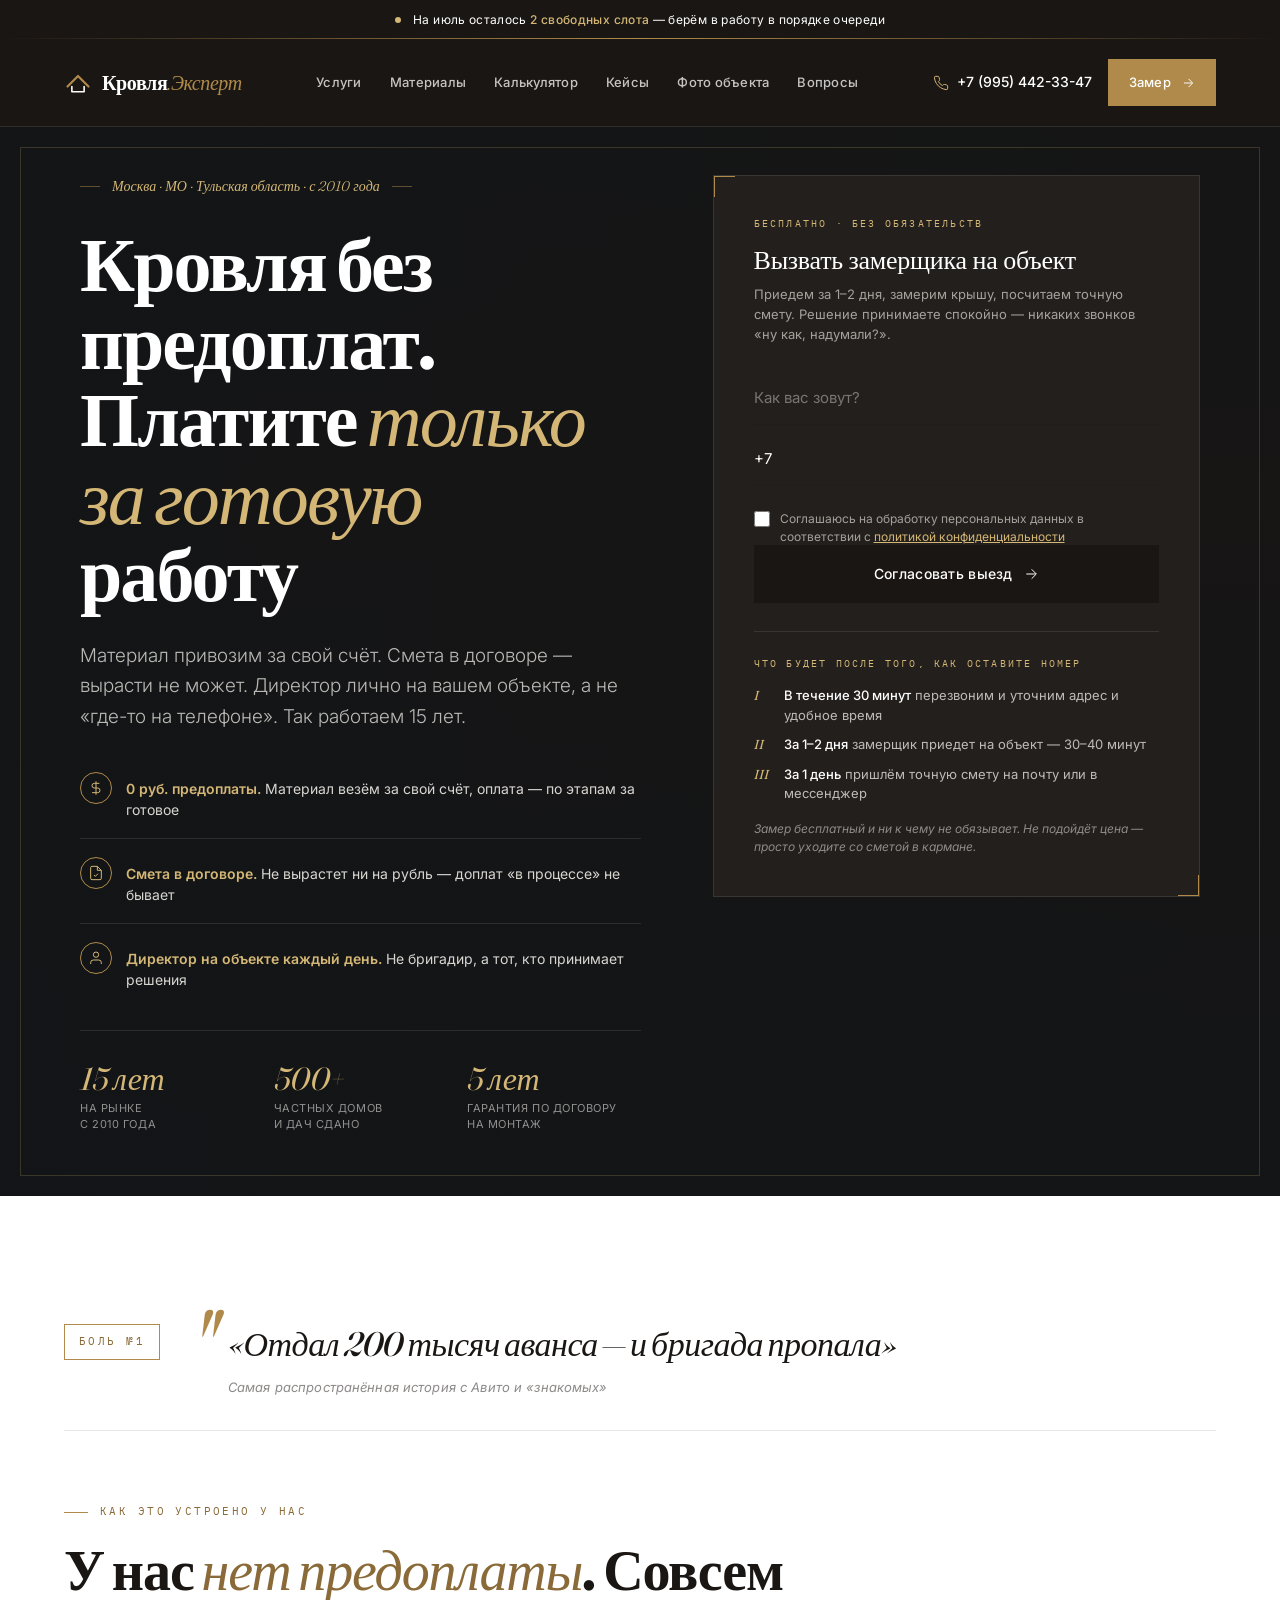
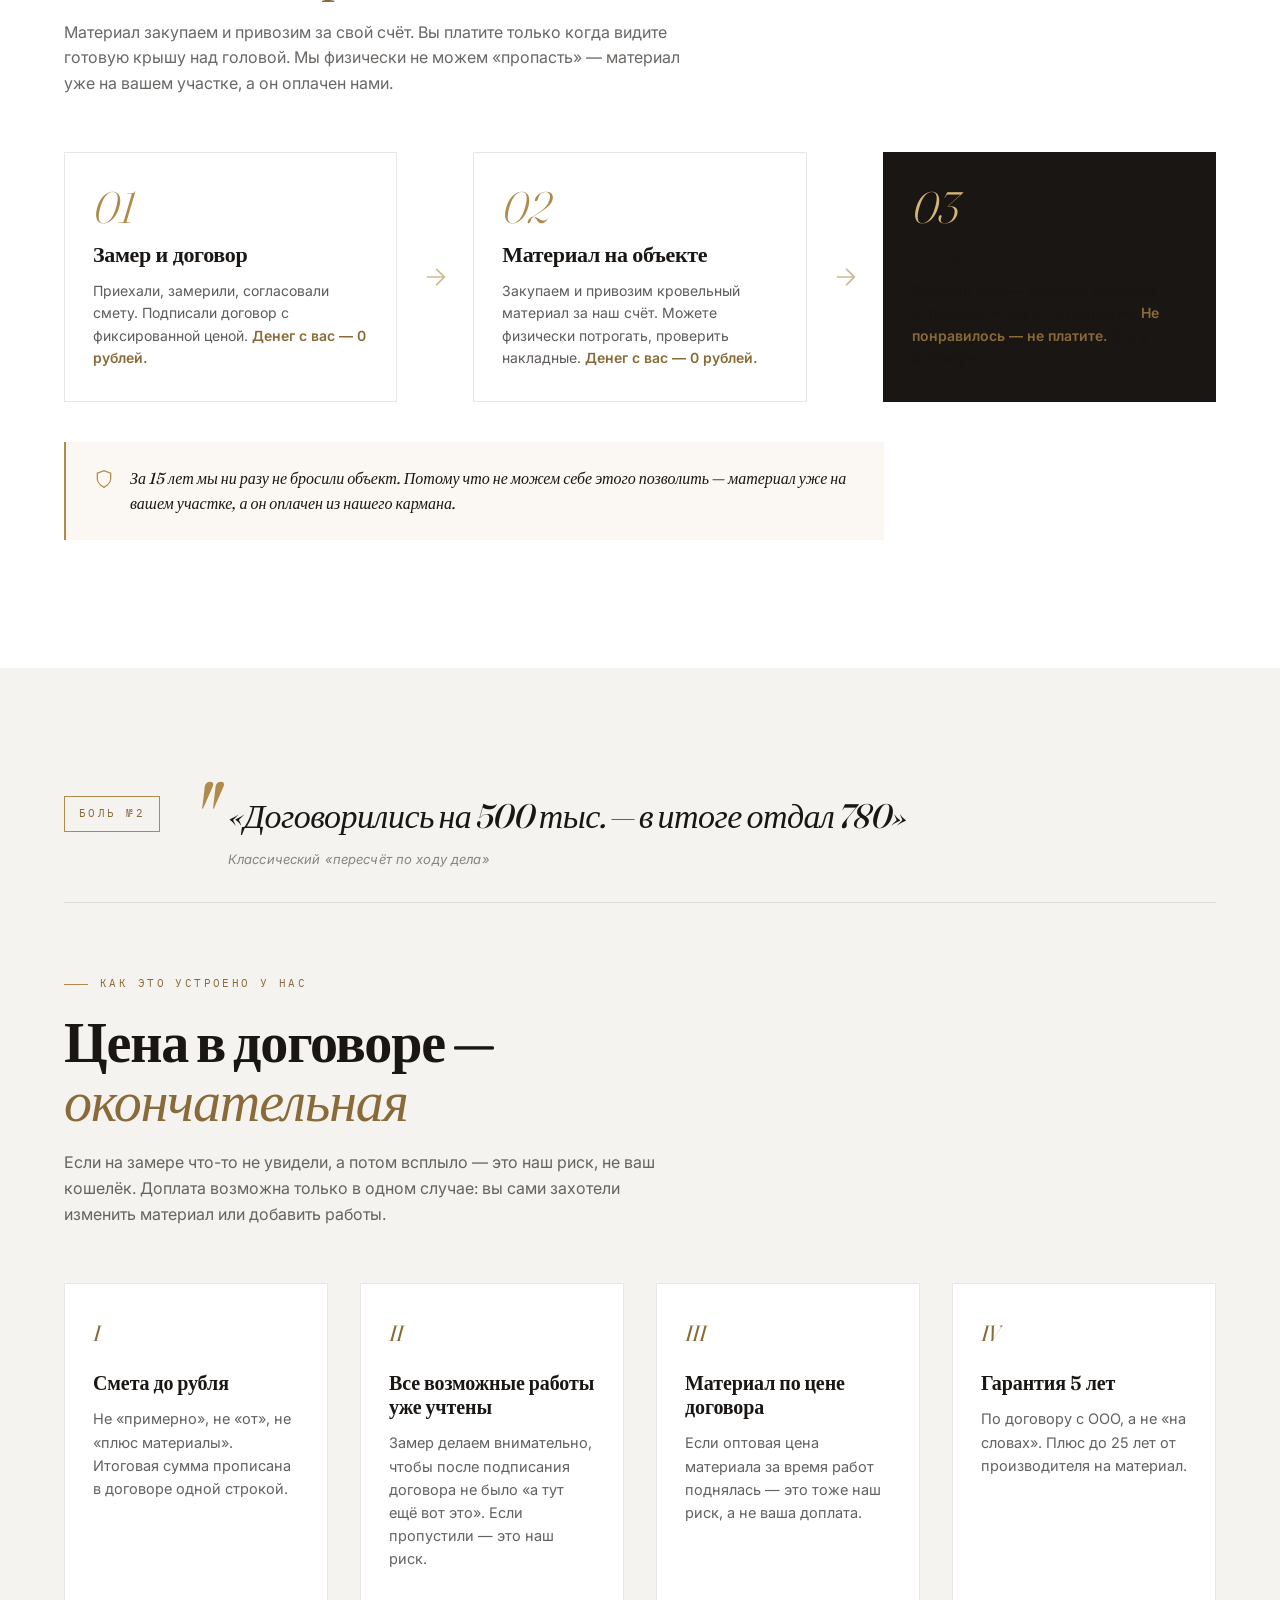
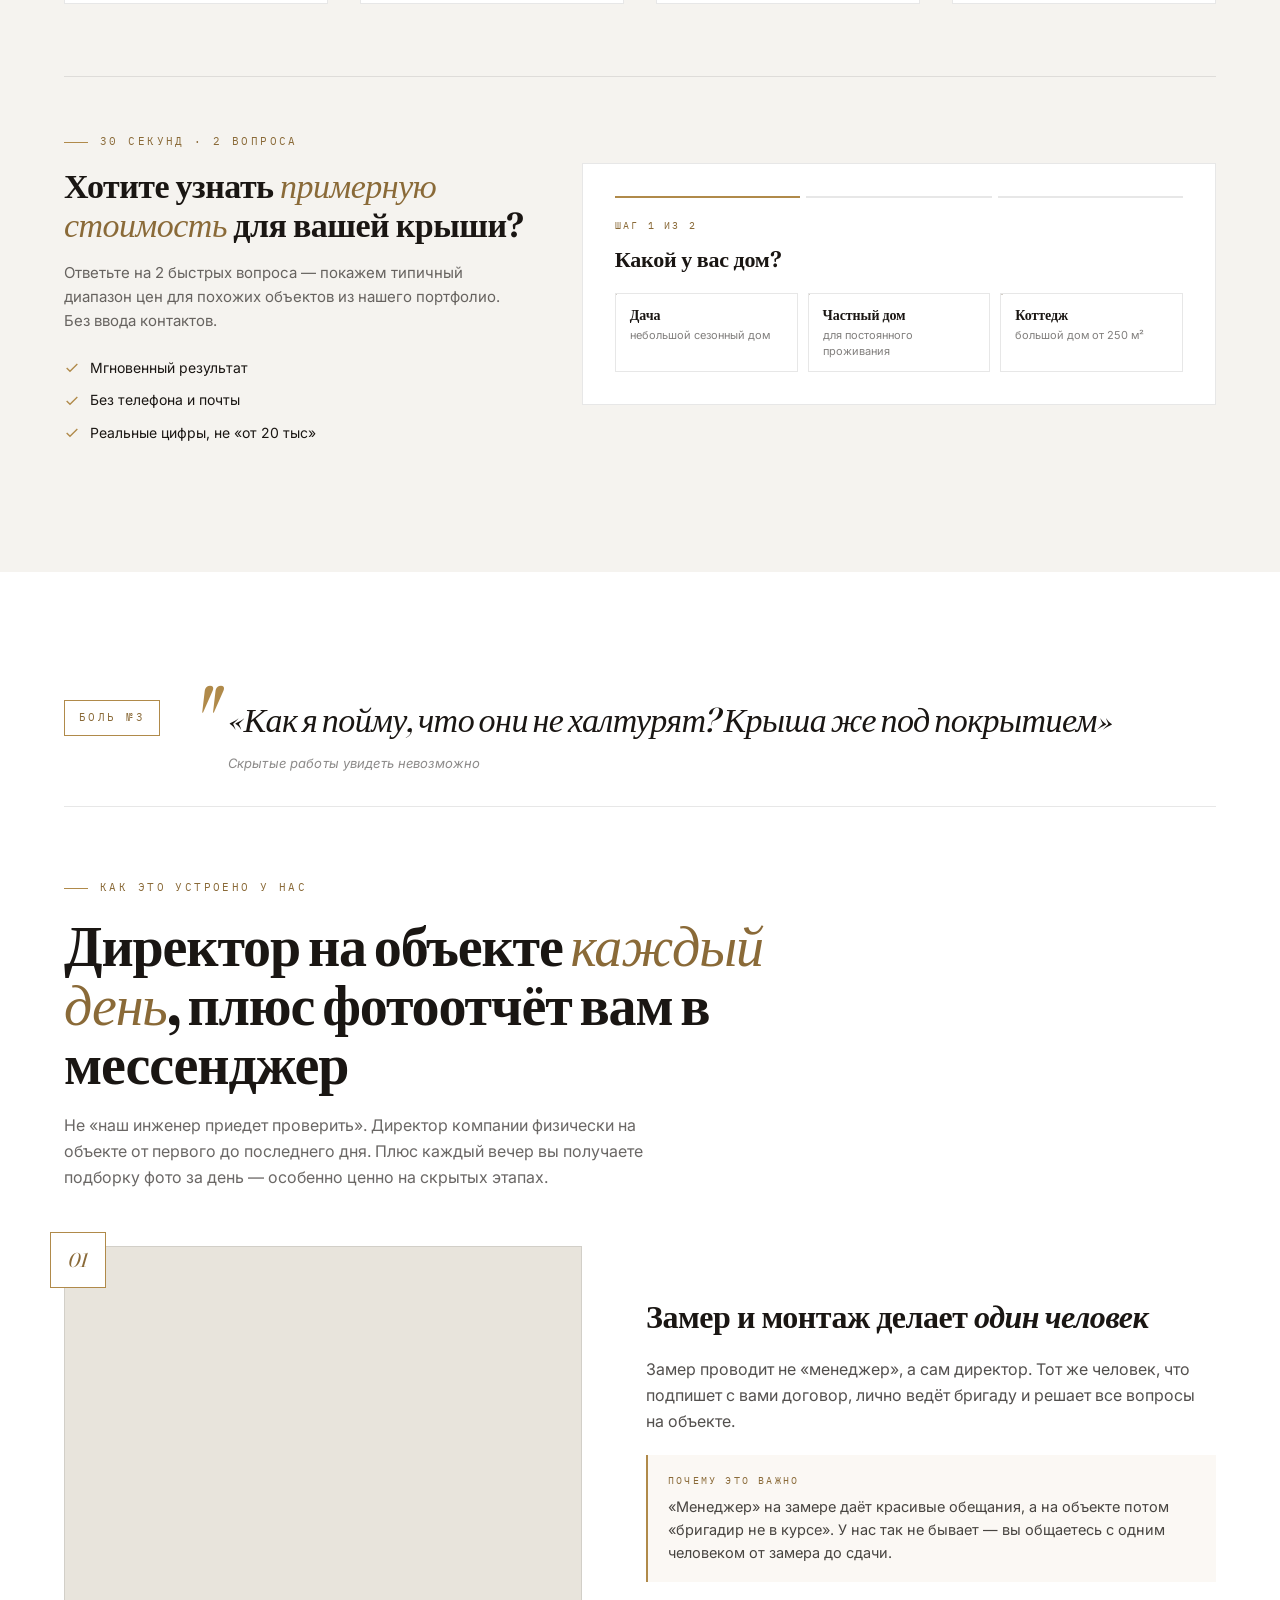
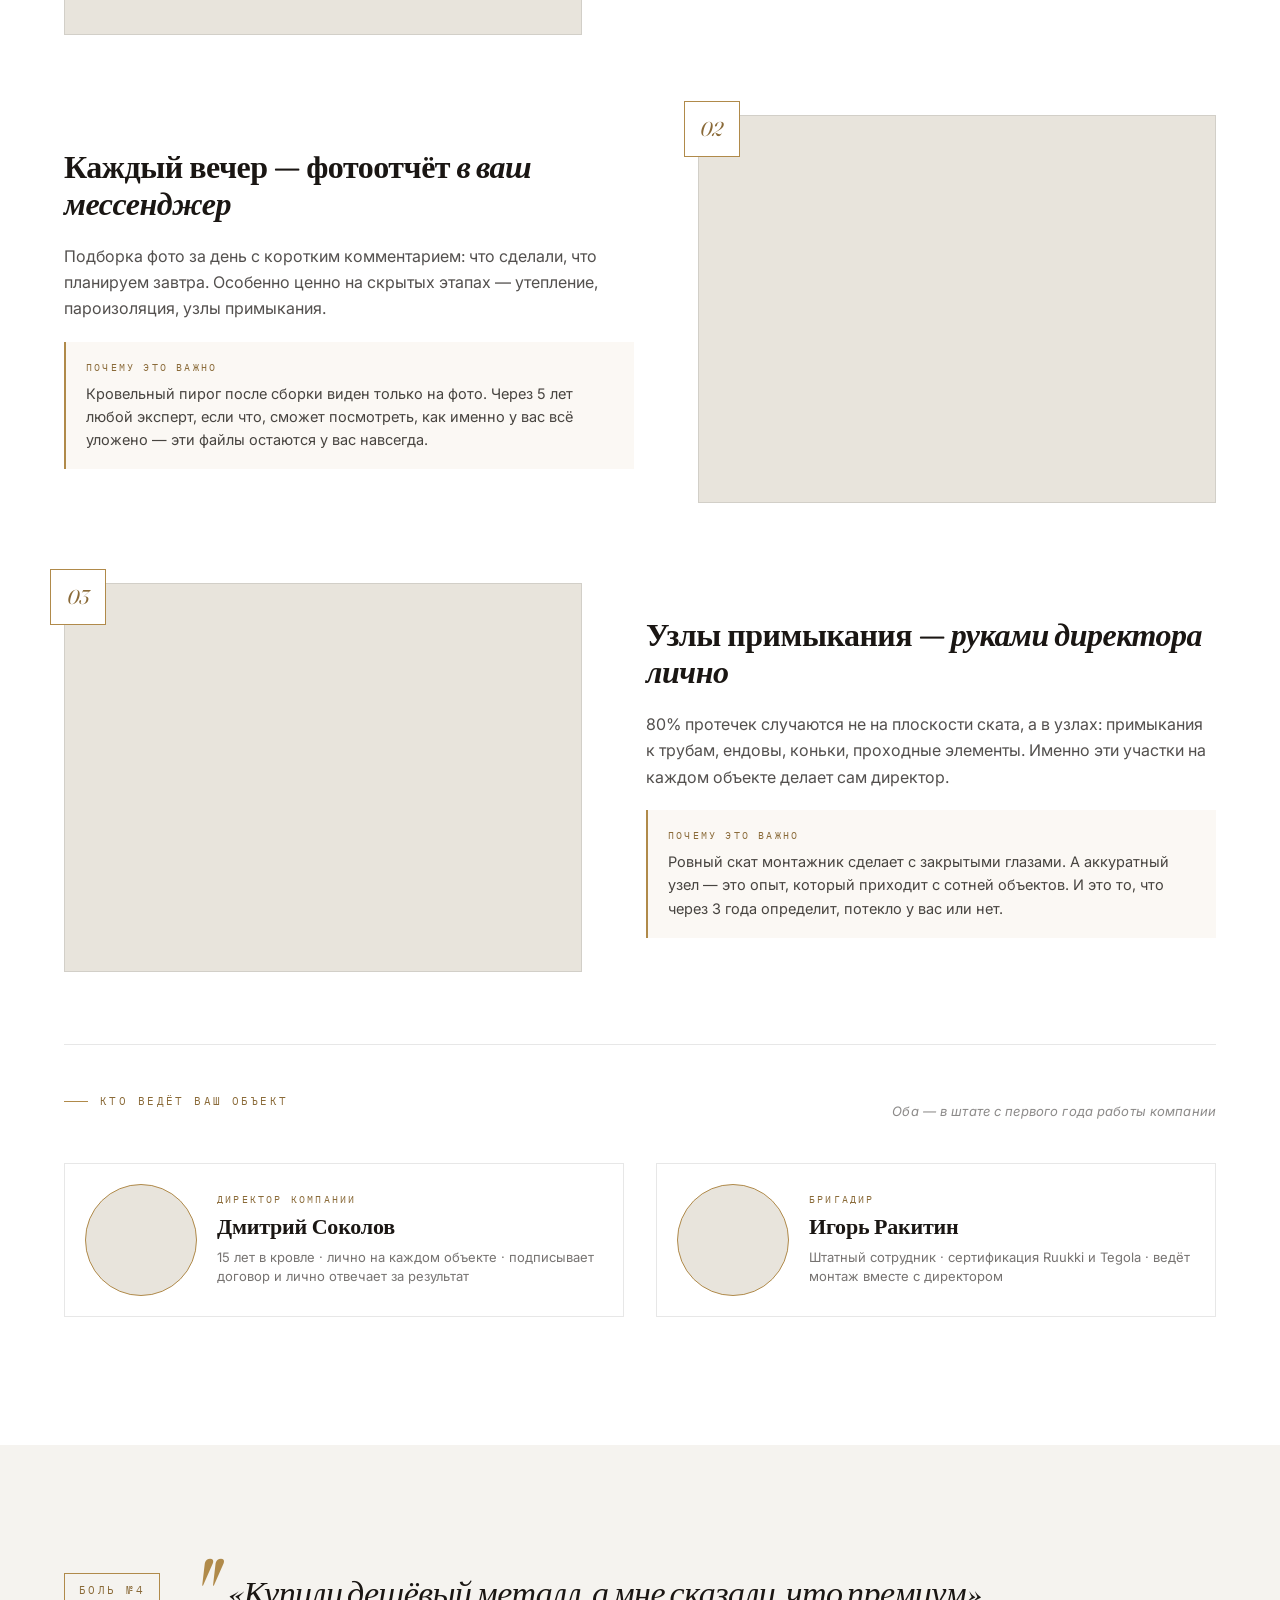
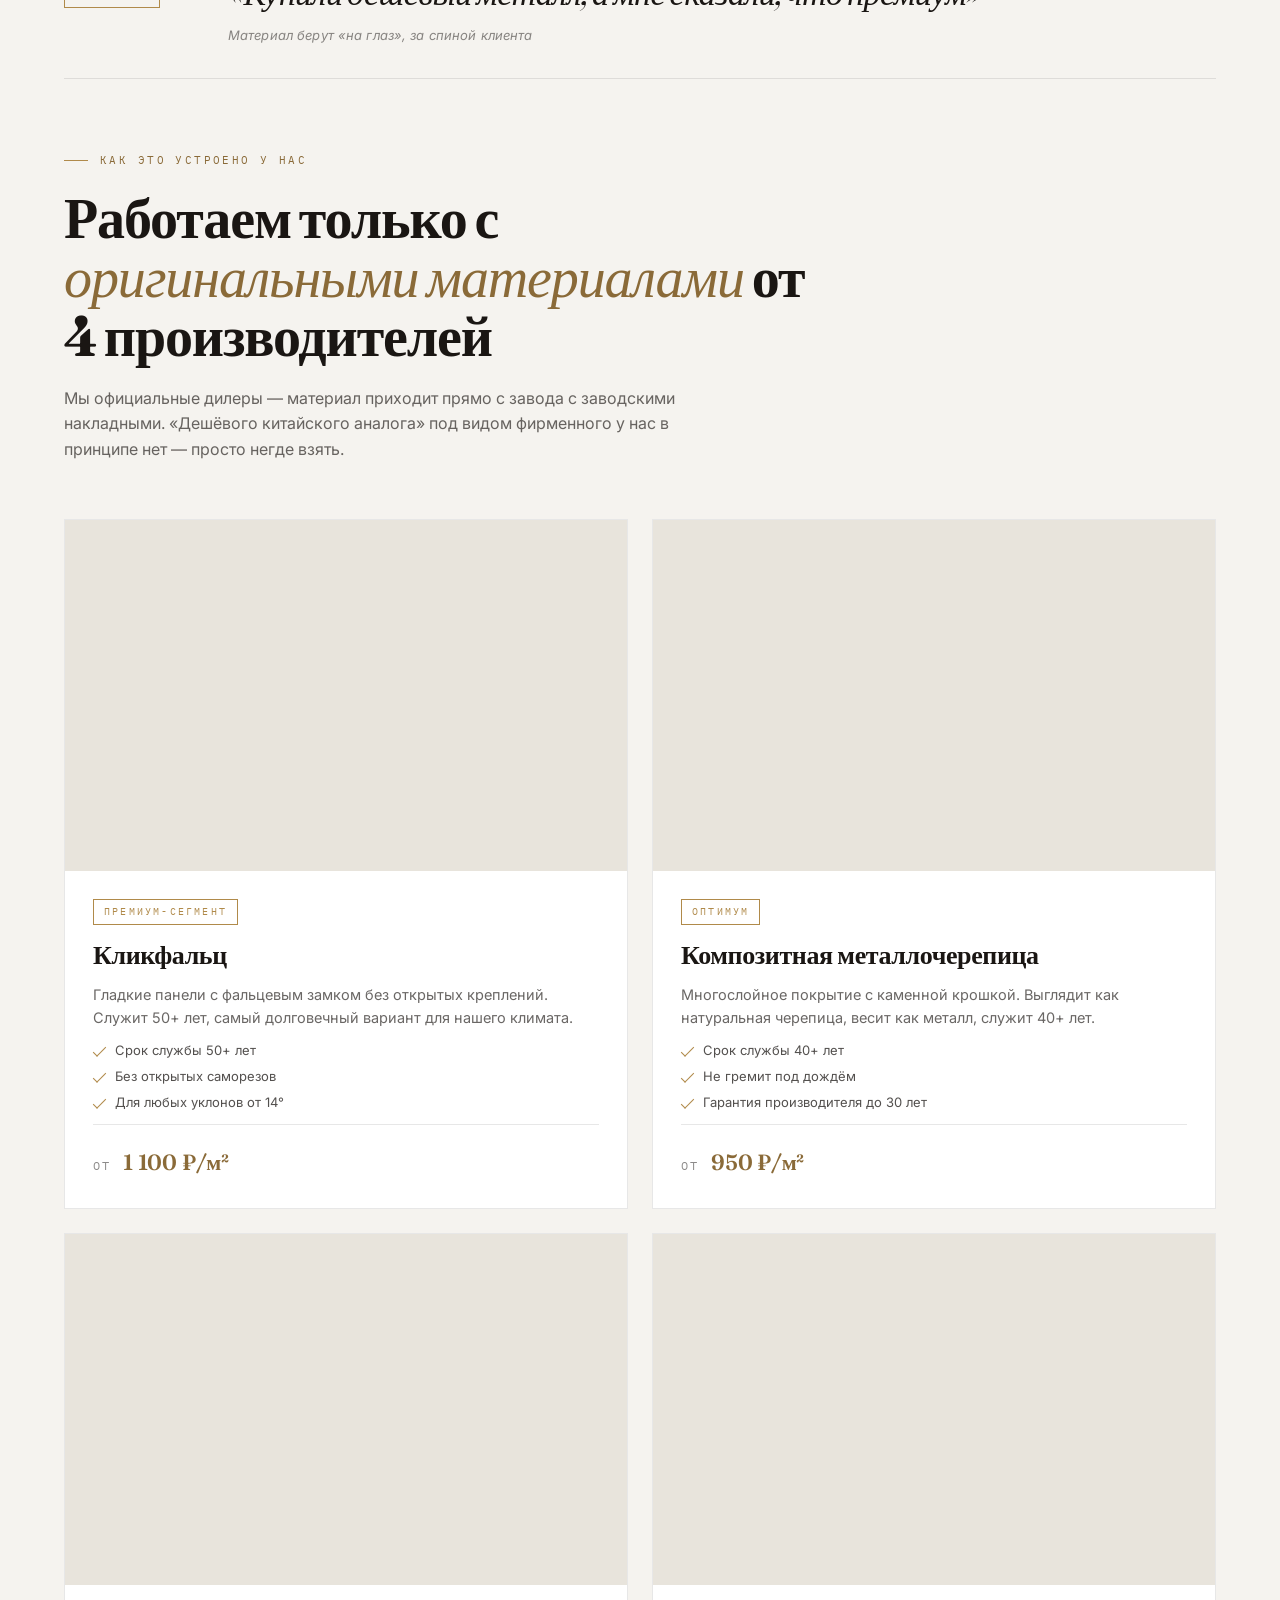
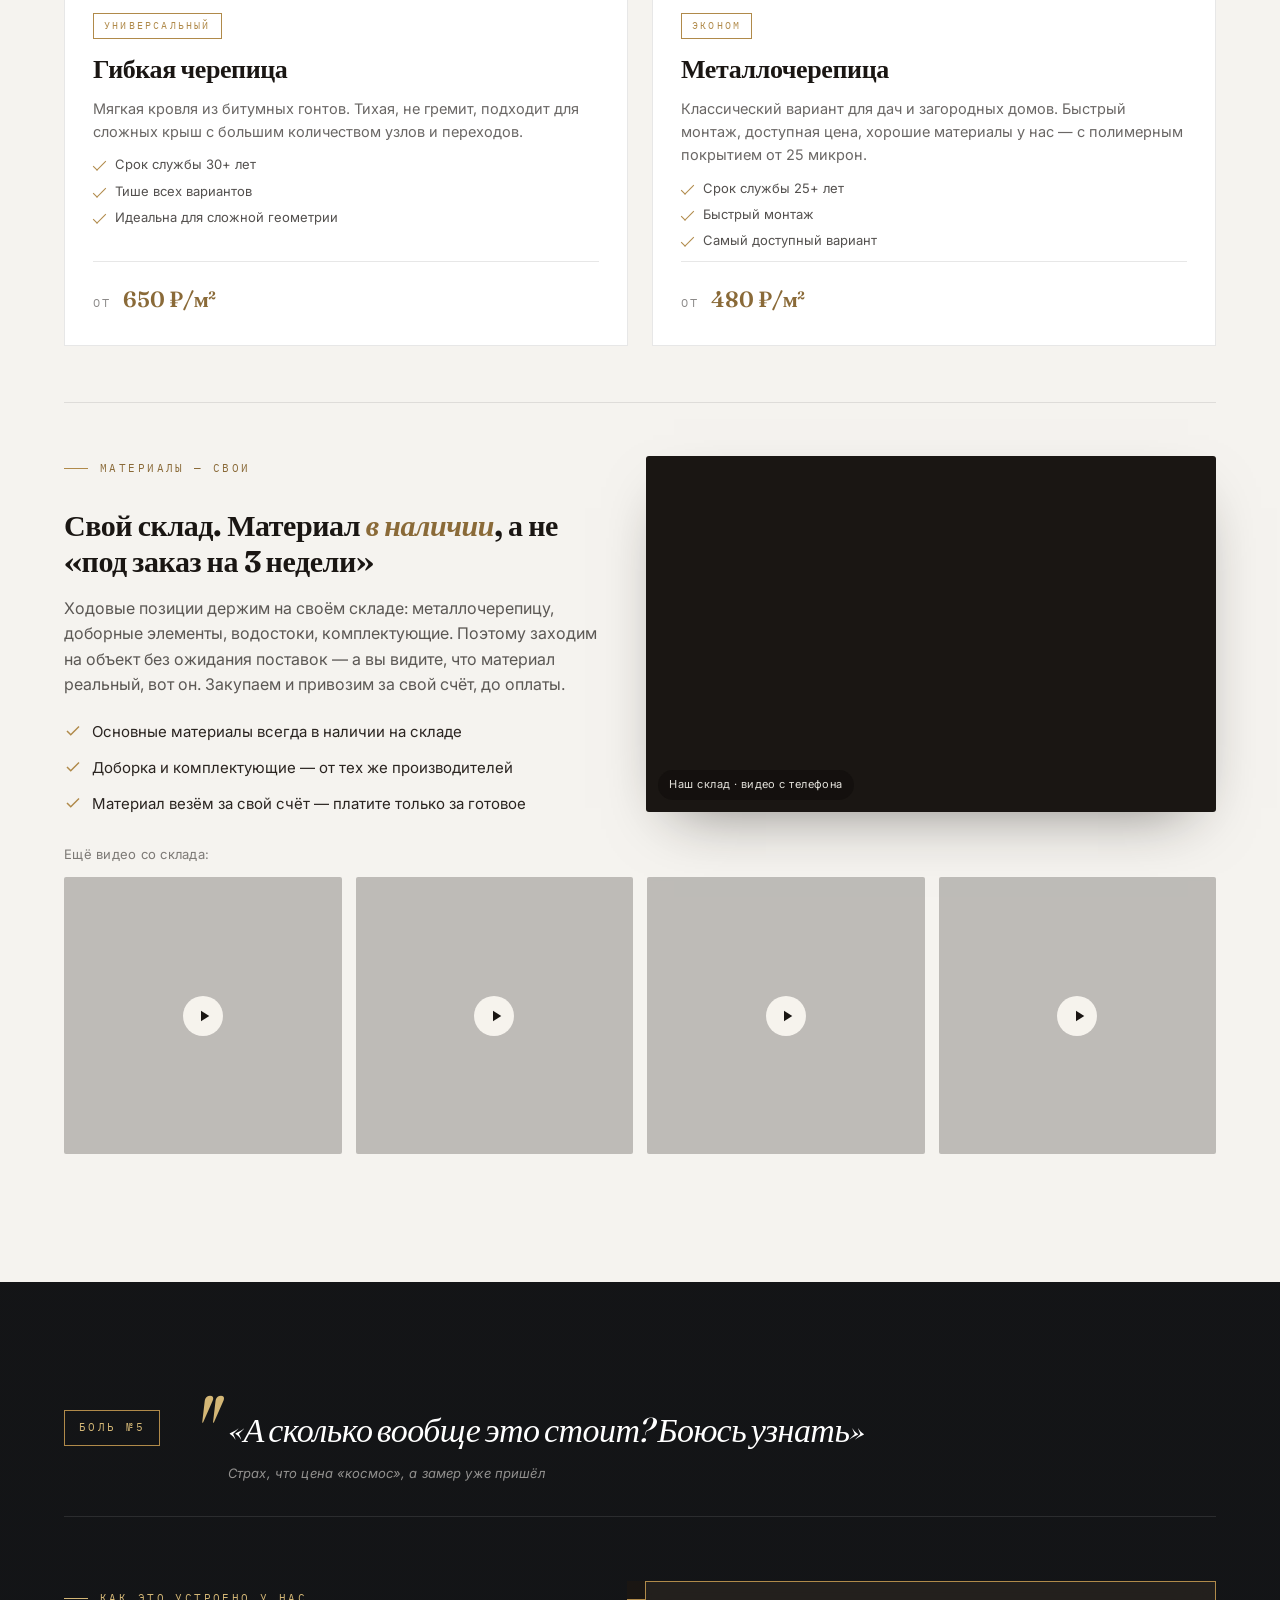
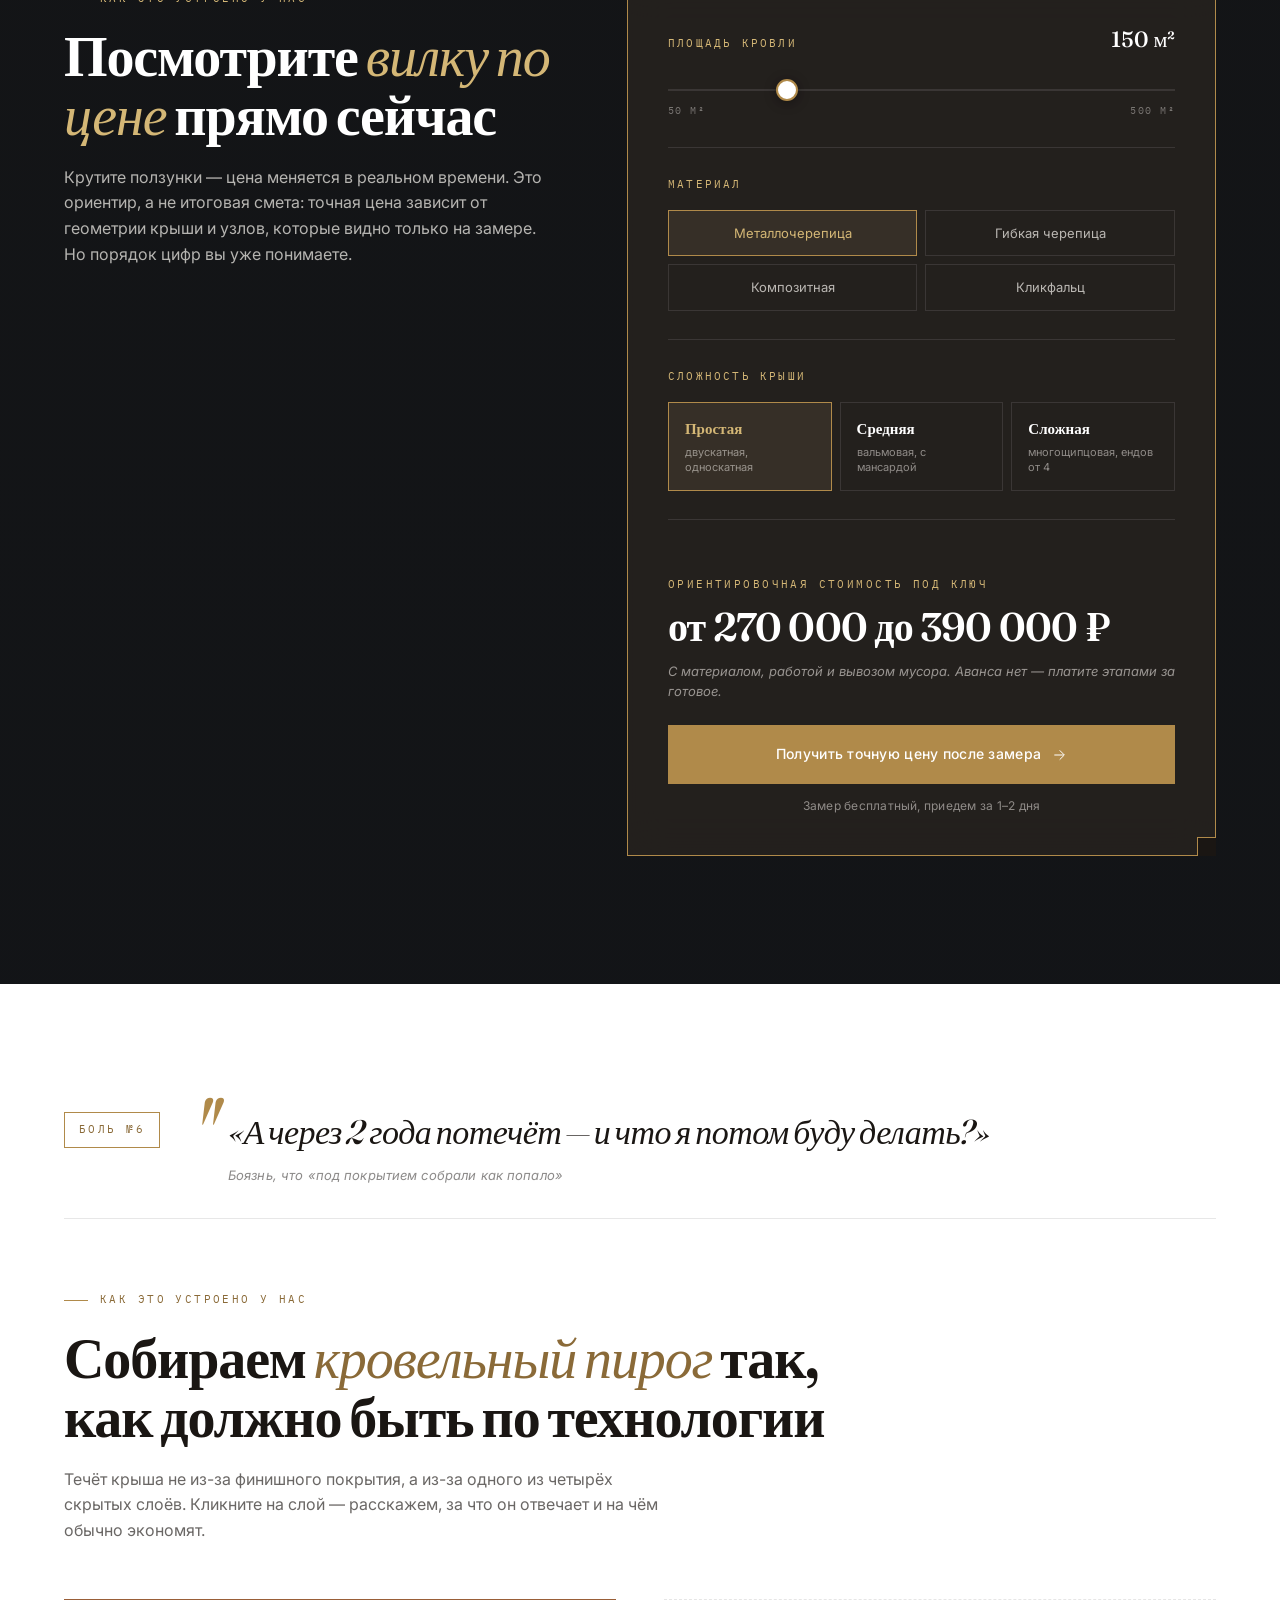
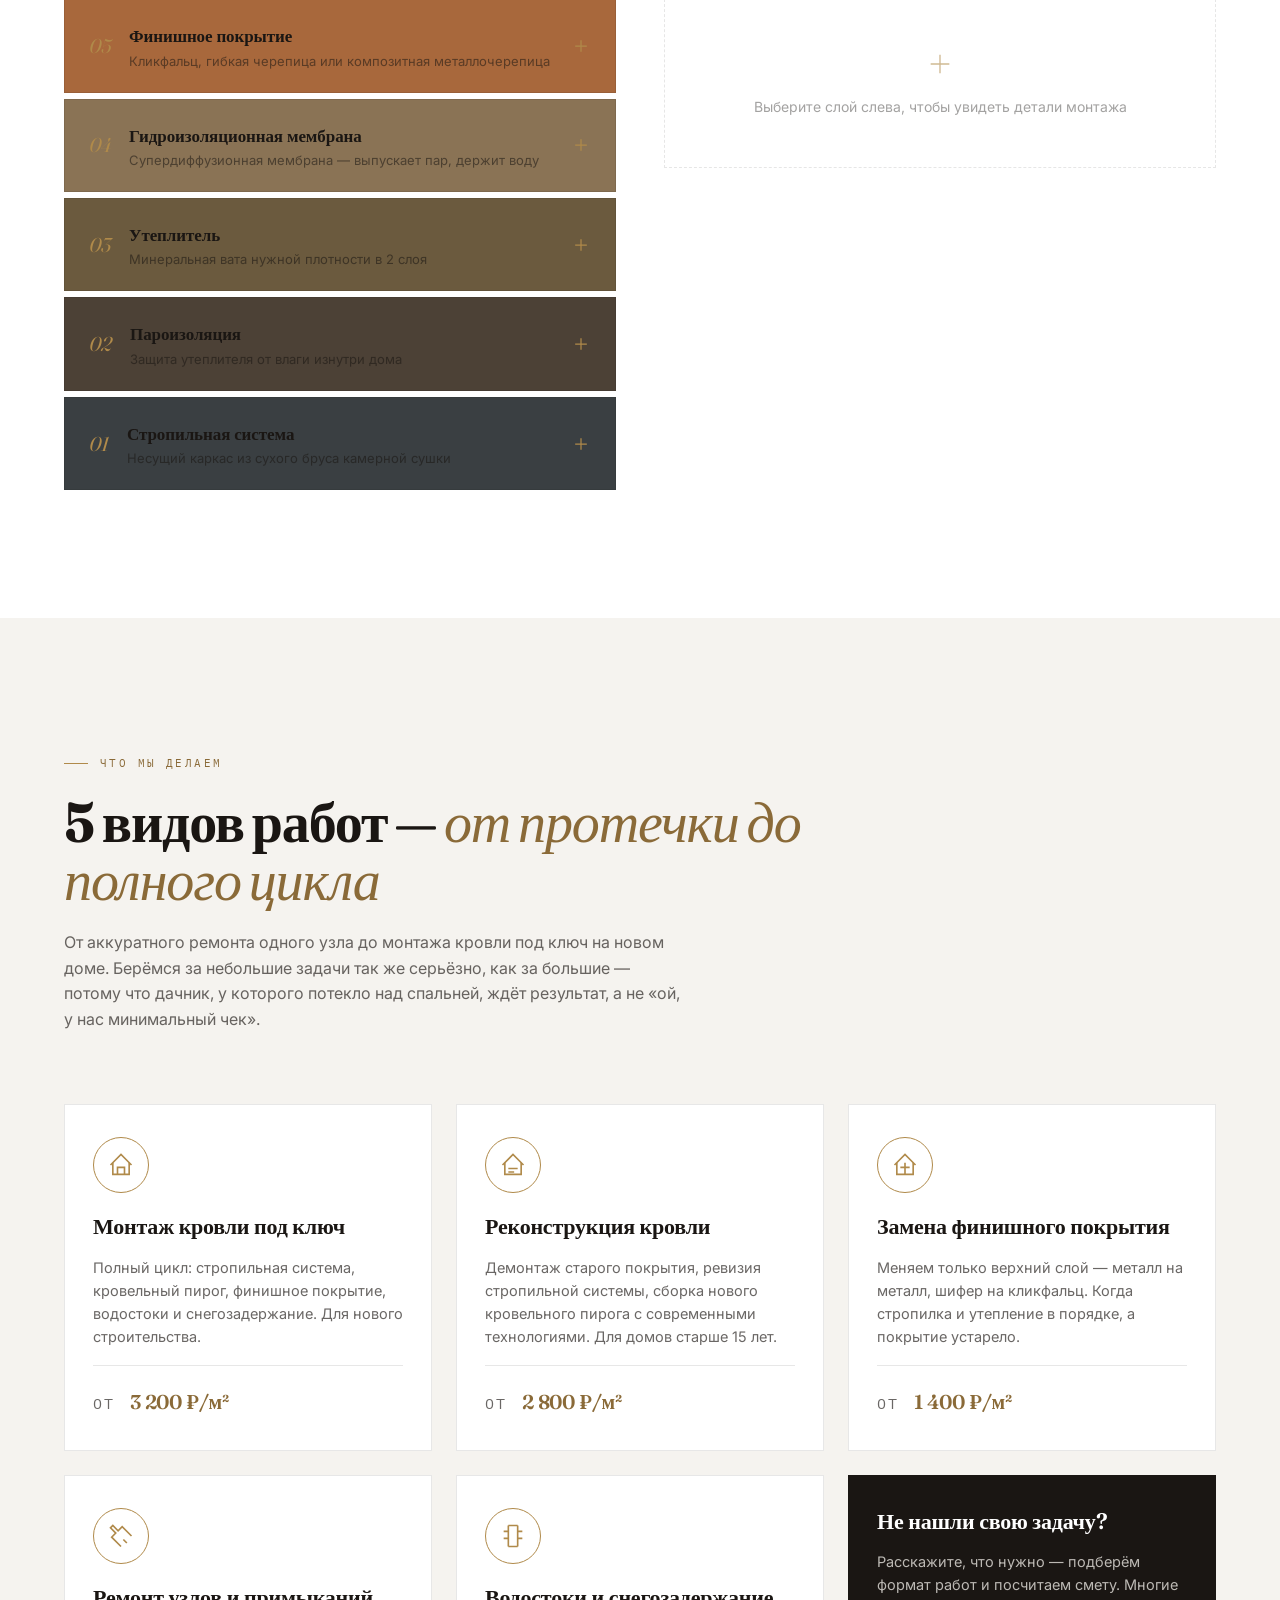
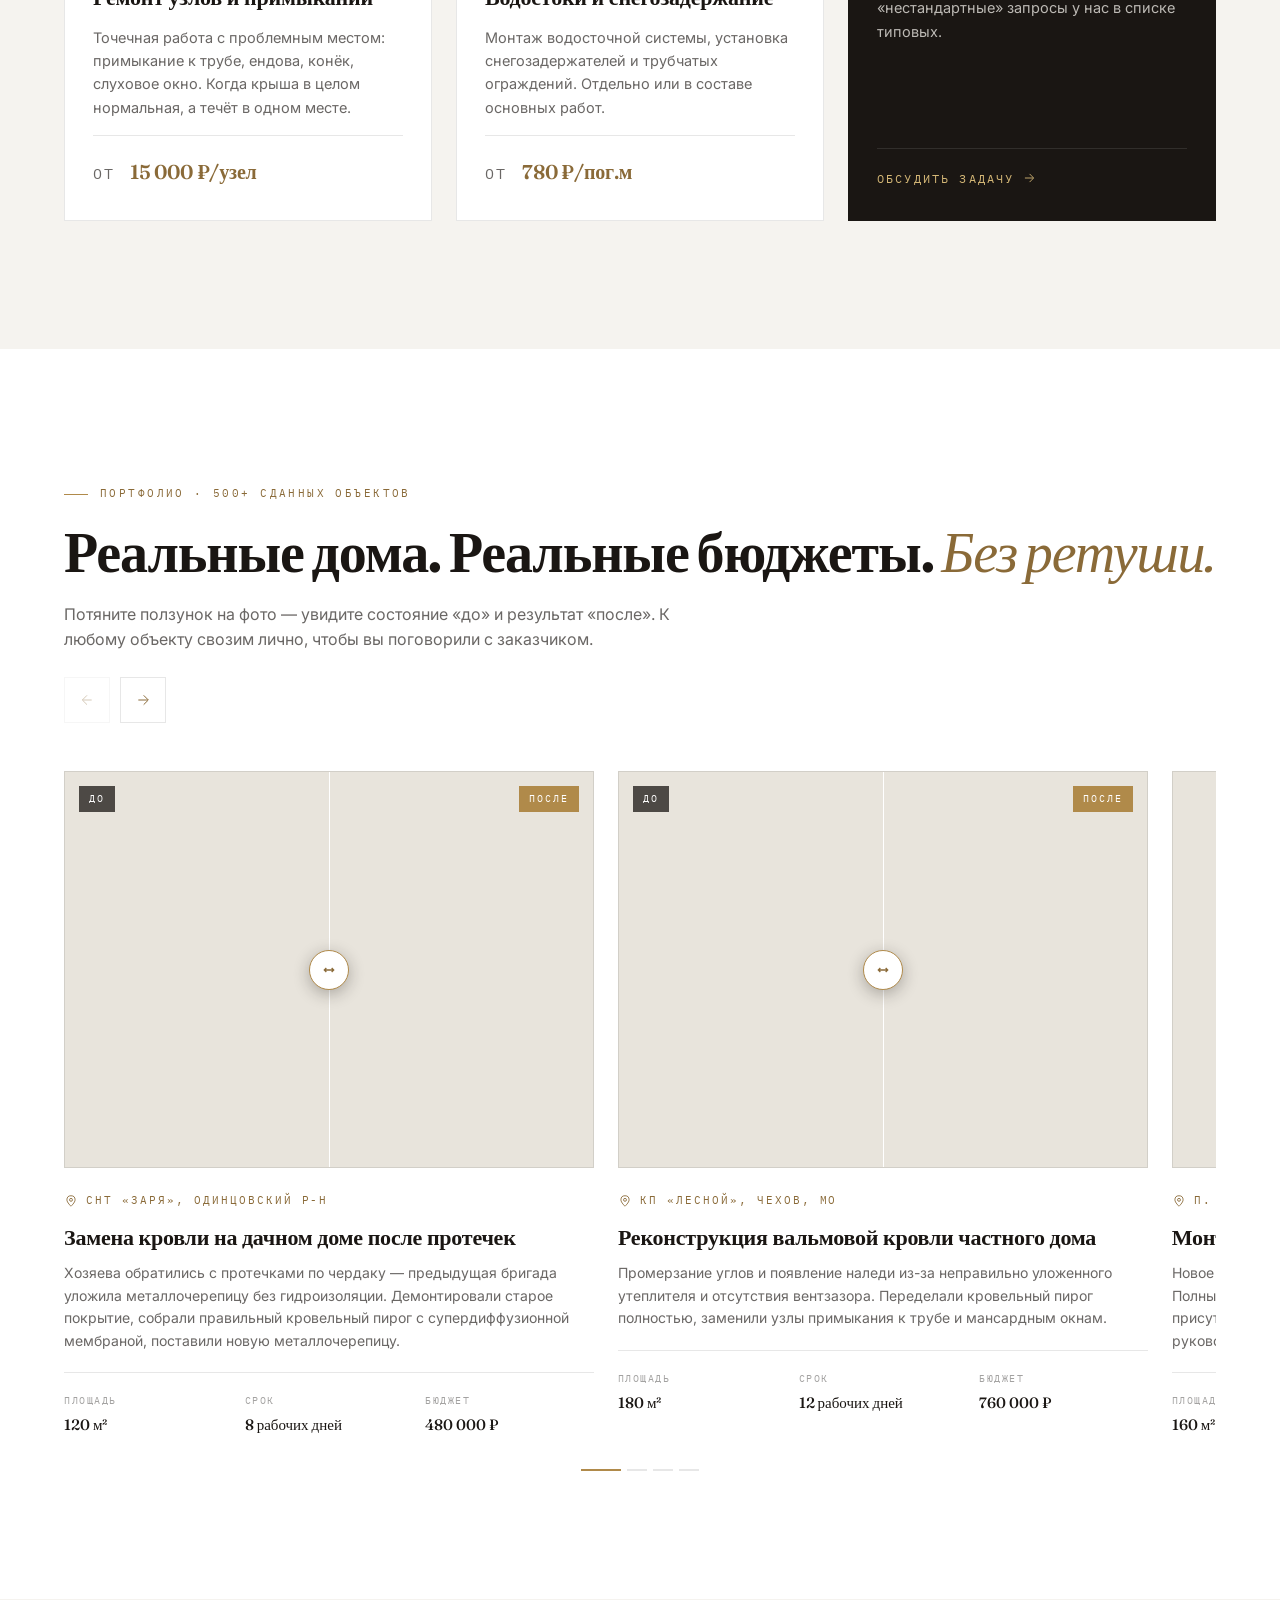
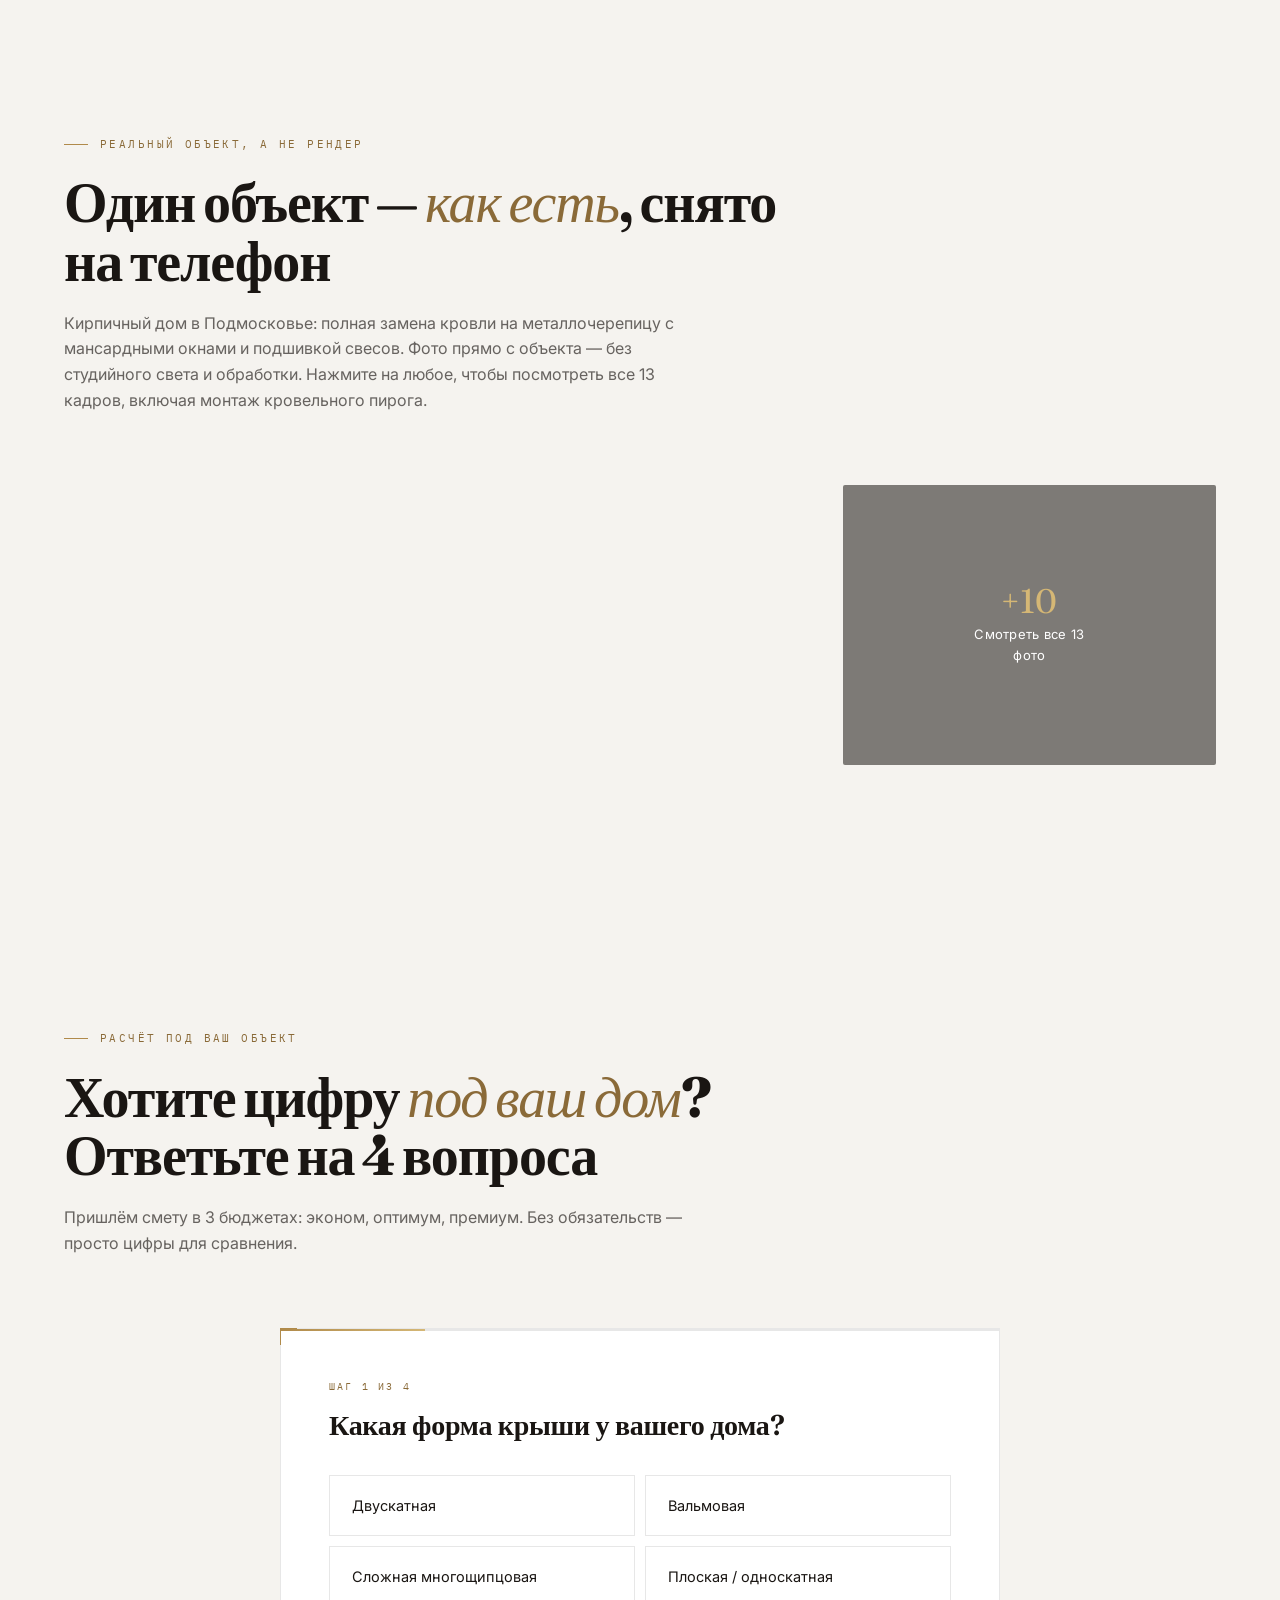
==== index.html @ 522f4ed0 "Add files via upload" ====
<!DOCTYPE html>
<html lang="ru">
<head>
<script>document.documentElement.classList.add('js');</script>
<meta charset="UTF-8">
<meta name="viewport" content="width=device-width, initial-scale=1.0">
<title>Монтаж кровли без предоплаты в Москве и МО | Кровля.Эксперт</title>
<meta name="description" content="Монтаж и реконструкция кровли для частных домов и дач. Материал за наш счёт. Оплата только за готовую работу. 15 лет на рынке. Москва, МО, Тульская область.">
<meta property="og:title" content="Кровля без предоплат — платите только за готовую работу">
<meta property="og:description" content="Материал привозим за свой счёт. Смета фиксирована. Директор на объекте. 15 лет на рынке.">
<meta property="og:image" content="https://YOUR-DOMAIN.github.io/images/og-image.webp">
<meta property="og:locale" content="ru_RU">
<!-- ================= SEO: ЗАМЕНИТЕ YOUR-DOMAIN.github.io на ваш реальный домен во ВСЕХ файлах (index.html, sitemap.xml, robots.txt) ================= -->
<link rel="canonical" href="https://YOUR-DOMAIN.github.io/">
<link rel="alternate" hreflang="ru-RU" href="https://YOUR-DOMAIN.github.io/">
<link rel="alternate" hreflang="x-default" href="https://YOUR-DOMAIN.github.io/">
<meta name="robots" content="index, follow, max-image-preview:large, max-snippet:-1, max-video-preview:-1">
<meta name="author" content="Кровля.Эксперт">
<meta name="geo.region" content="RU-MOS">
<meta name="geo.placename" content="Москва и Московская область">
<meta name="theme-color" content="#1A1613">
<meta property="og:type" content="website">
<meta property="og:url" content="https://YOUR-DOMAIN.github.io/">
<meta property="og:site_name" content="Кровля.Эксперт">
<meta property="og:image:width" content="1200">
<meta property="og:image:height" content="630">
<meta property="og:image:alt" content="Кровля.Эксперт — монтаж кровли без предоплаты в Москве и МО">
<meta name="twitter:card" content="summary_large_image">
<meta name="twitter:title" content="Кровля без предоплат — платите только за готовую работу">
<meta name="twitter:description" content="Материал привозим за свой счёт. Смета фиксирована. Директор на объекте. 15 лет на рынке.">
<meta name="twitter:image" content="https://YOUR-DOMAIN.github.io/images/og-image.webp">
<link rel="apple-touch-icon" href="images/favicon.svg">
<link rel="icon" href="images/favicon.svg" type="image/svg+xml">
<!-- Ускоряет загрузку главной картинки (LCP) -->
<link rel="preload" as="image" href="images/hero-roof-bg.webp" fetchpriority="high">
<link rel="preconnect" href="https://fonts.googleapis.com">
<link rel="preconnect" href="https://fonts.gstatic.com" crossorigin>
<link href="https://fonts.googleapis.com/css2?family=Fraunces:ital,opsz,wght@0,9..144,400;0,9..144,500;0,9..144,600;0,9..144,700;1,9..144,300;1,9..144,400;1,9..144,500&family=Inter:wght@300;400;500;600&family=IBM+Plex+Mono:wght@400;500&display=swap" rel="stylesheet">
<link rel="stylesheet" href="styles.css">

<!-- ============================================================
     АНАЛИТИКА — заготовка Яндекс.Метрики (для Яндекс.Директа).
     Как включить:
       1. Создайте счётчик на metrika.yandex.ru, узнайте его номер.
       2. Раскомментируйте блок ниже и замените 00000000 на ваш номер (в ДВУХ местах).
     После этого цель «lead» будет срабатывать автоматически при отправке любой формы.
     ⚠️ В РФ используйте Метрику (серверы в РФ). Google Analytics требует
        предварительного уведомления в Роскомнадзор — см. README.md.
     ============================================================ -->
<!--
<script type="text/javascript">
  window.__ymId = 00000000; // ← ваш номер счётчика
  (function(m,e,t,r,i,k,a){m[i]=m[i]||function(){(m[i].a=m[i].a||[]).push(arguments)};
  m[i].l=1*new Date();
  for (var j = 0; j < document.scripts.length; j++) {if (document.scripts[j].src === r) { return; }}
  k=e.createElement(t),a=e.getElementsByTagName(t)[0],k.async=1,k.src=r,a.parentNode.insertBefore(k,a)})
  (window, document, "script", "https://mc.yandex.ru/metrika/tag.js", "ym");
  ym(00000000, "init", {clickmap:true, trackLinks:true, accurateTrackBounce:true, webvisor:true});
</script>
<noscript><div><img src="https://mc.yandex.ru/watch/00000000" style="position:absolute; left:-9999px;" alt="" /></div></noscript>
-->
</head>
<body>

<noscript>
  <div style="background:#1A1613;color:#fff;padding:14px 20px;text-align:center;font-size:15px;line-height:1.5">
    Для отправки заявки через сайт нужен JavaScript. Проще всего связаться напрямую:
    <a href="tel:+79954423347" style="color:#D4B776;font-weight:600">+7 (995) 442-33-47</a> ·
    <a href="https://wa.me/79954423347" style="color:#D4B776;font-weight:600">WhatsApp</a>
  </div>
</noscript>

<!-- ============================ ТОП-БАР ============================ -->
<div class="topbar">
  <div class="topbar-inner">
    <span class="topbar-dot"></span>
    <span>На июль осталось <strong>2 свободных слота</strong> — берём в работу в порядке очереди</span>
  </div>
</div>

<!-- ============================ ХЕДЕР ============================ -->
<header class="header" data-header>
  <div class="header-inner">
    <a href="#top" class="header-logo">
      <svg width="28" height="28" viewBox="0 0 32 32" fill="none" aria-hidden="true">
        <path d="M4 20 16 8l12 12" stroke="var(--gold)" stroke-width="2.5" stroke-linecap="round" stroke-linejoin="round"/>
        <path d="M9 20v6h14v-6" stroke="currentColor" stroke-width="1.8" stroke-linecap="round" stroke-linejoin="round"/>
      </svg>
      <span class="header-logo-text">Кровля<em>.Эксперт</em></span>
    </a>

    <nav class="header-nav" aria-label="Основное меню">
      <a href="#services">Услуги</a>
      <a href="#materials">Материалы</a>
      <a href="#calculator">Калькулятор</a>
      <a href="#cases">Кейсы</a>
      <a href="#gallery">Фото объекта</a>
      <a href="#faq">Вопросы</a>
    </nav>

    <div class="header-right">
      <a href="tel:+79954423347" class="header-phone">
        <svg width="16" height="16" viewBox="0 0 24 24" fill="none" stroke="currentColor" stroke-width="1.5" aria-hidden="true"><path d="M22 16.92v3a2 2 0 0 1-2.18 2 19.79 19.79 0 0 1-8.63-3.07 19.5 19.5 0 0 1-6-6 19.79 19.79 0 0 1-3.07-8.67A2 2 0 0 1 4.11 2h3a2 2 0 0 1 2 1.72c.127.96.361 1.903.7 2.81a2 2 0 0 1-.45 2.11L8.09 9.91a16 16 0 0 0 6 6l1.27-1.27a2 2 0 0 1 2.11-.45c.907.339 1.85.573 2.81.7A2 2 0 0 1 22 16.92z"/></svg>
        <span>+7 (995) 442-33-47</span>
      </a>
      <a href="#contact" class="btn btn-gold btn-header">
        Замер
        <svg width="14" height="14" viewBox="0 0 24 24" fill="none" stroke="currentColor" stroke-width="1.6" aria-hidden="true"><path d="M5 12h14M13 5l7 7-7 7"/></svg>
      </a>
      <button class="header-burger" data-burger aria-label="Открыть меню" aria-expanded="false">
        <span></span><span></span><span></span>
      </button>
    </div>
  </div>

  <!-- Выпадающее меню на мобильных -->
  <div class="header-mobile-menu" data-mobile-menu>
    <a href="#services">Услуги</a>
    <a href="#materials">Материалы</a>
    <a href="#calculator">Калькулятор</a>
    <a href="#cases">Кейсы</a>
    <a href="#gallery">Фото объекта</a>
    <a href="#faq">Вопросы</a>
    <div class="header-mobile-divider"></div>
    <a href="tel:+79954423347" class="header-mobile-phone">
      <svg width="16" height="16" viewBox="0 0 24 24" fill="none" stroke="currentColor" stroke-width="1.5"><path d="M22 16.92v3a2 2 0 0 1-2.18 2 19.79 19.79 0 0 1-8.63-3.07 19.5 19.5 0 0 1-6-6 19.79 19.79 0 0 1-3.07-8.67A2 2 0 0 1 4.11 2h3a2 2 0 0 1 2 1.72c.127.96.361 1.903.7 2.81a2 2 0 0 1-.45 2.11L8.09 9.91a16 16 0 0 0 6 6l1.27-1.27a2 2 0 0 1 2.11-.45c.907.339 1.85.573 2.81.7A2 2 0 0 1 22 16.92z"/></svg>
      +7 (995) 442-33-47
    </a>
  </div>
</header>

<a id="top"></a>

<!-- ============================ HERO — знакомство ============================ -->
<section class="hero">
  <div class="hero-bg" role="img" aria-label="Частный дом с новой кровлей"></div>
  <div class="hero-overlay-1"></div>
  <div class="hero-overlay-2"></div>
  <div class="hero-frame"></div>

  <div class="hero-inner">
    <div class="hero-grid">
      <div>
        <p class="hero-mark reveal">Москва · МО · Тульская область · с 2010 года</p>
        <h1 class="hero-title reveal reveal-delay-1">Кровля без предоплат.<br>Платите <em>только за готовую</em> работу</h1>
        <p class="hero-subtitle reveal reveal-delay-2">Материал привозим за свой счёт. Смета в договоре — вырасти не может. Директор лично на вашем объекте, а не «где-то на телефоне». Так работаем 15 лет.</p>

        <div class="hero-triggers reveal reveal-delay-3">
          <div class="hero-trigger">
            <div class="hero-trigger-icon">
              <svg width="16" height="16" viewBox="0 0 24 24" fill="none" stroke="currentColor" stroke-width="1.5"><path d="M12 2v20M17 5H9.5a3.5 3.5 0 0 0 0 7h5a3.5 3.5 0 0 1 0 7H6"/></svg>
            </div>
            <span class="hero-trigger-text"><strong>0 руб. предоплаты.</strong> Материал везём за свой счёт, оплата — по этапам за готовое</span>
          </div>
          <div class="hero-trigger">
            <div class="hero-trigger-icon">
              <svg width="16" height="16" viewBox="0 0 24 24" fill="none" stroke="currentColor" stroke-width="1.5"><path d="M14 2H6a2 2 0 0 0-2 2v16a2 2 0 0 0 2 2h12a2 2 0 0 0 2-2V8z"/><path d="M14 2v6h6M9 15l2 2 4-4"/></svg>
            </div>
            <span class="hero-trigger-text"><strong>Смета в договоре.</strong> Не вырастет ни на рубль — доплат «в процессе» не бывает</span>
          </div>
          <div class="hero-trigger">
            <div class="hero-trigger-icon">
              <svg width="16" height="16" viewBox="0 0 24 24" fill="none" stroke="currentColor" stroke-width="1.5"><path d="M20 21v-2a4 4 0 0 0-4-4H8a4 4 0 0 0-4 4v2"/><circle cx="12" cy="7" r="4"/></svg>
            </div>
            <span class="hero-trigger-text"><strong>Директор на объекте каждый день.</strong> Не бригадир, а тот, кто принимает решения</span>
          </div>
        </div>

        <div class="hero-proof reveal reveal-delay-4">
          <div class="hero-proof-item">
            <span class="hero-proof-num tabular">15 лет</span>
            <span class="hero-proof-lbl">на рынке<br>с 2010 года</span>
          </div>
          <div class="hero-proof-item">
            <span class="hero-proof-num tabular">500+</span>
            <span class="hero-proof-lbl">частных домов<br>и дач сдано</span>
          </div>
          <div class="hero-proof-item">
            <span class="hero-proof-num tabular">5 лет</span>
            <span class="hero-proof-lbl">гарантия по договору<br>на монтаж</span>
          </div>
        </div>
      </div>

      <div class="reveal reveal-delay-4">
        <form class="hero-form-card" data-form="hero" novalidate>
          <p class="hero-form-eyebrow">Бесплатно · Без обязательств</p>
          <p class="hero-form-title">Вызвать замерщика на объект</p>
          <p class="hero-form-sub">Приедем за 1–2 дня, замерим крышу, посчитаем точную смету. Решение принимаете спокойно — никаких звонков «ну как, надумали?».</p>

          <input type="text" tabindex="-1" autocomplete="off" class="honeypot" data-field="honeypot" aria-hidden="true">
          <div class="hero-form-fields">
            <input class="field" placeholder="Как вас зовут?" aria-label="Как вас зовут?" data-field="name">
            <input class="field" placeholder="+7 (___) ___-__-__" inputmode="tel" aria-label="Номер телефона" data-field="phone" value="+7">
          </div>
          <label class="consent">
            <input type="checkbox" data-consent>
            <span>Соглашаюсь на обработку персональных данных в соответствии с <a href="privacy.html" target="_blank" rel="noopener">политикой конфиденциальности</a></span>
          </label>
          <button type="submit" class="btn btn-primary btn-block" data-submit>
            Согласовать выезд
            <svg width="16" height="16" viewBox="0 0 24 24" fill="none" stroke="currentColor" stroke-width="1.5"><path d="M5 12h14M13 5l7 7-7 7"/></svg>
          </button>
          <p class="field-error" data-error></p>

          <div class="hero-form-steps">
            <p class="hero-form-steps-title">Что будет после того, как оставите номер</p>
            <ol>
              <li><strong>В течение 30 минут</strong> перезвоним и уточним адрес и удобное время</li>
              <li><strong>За 1–2 дня</strong> замерщик приедет на объект — 30–40 минут</li>
              <li><strong>За 1 день</strong> пришлём точную смету на почту или в мессенджер</li>
            </ol>
            <p class="hero-form-nopressure">Замер бесплатный и ни к чему не обязывает. Не подойдёт цена — просто уходите со сметой в кармане.</p>
          </div>
        </form>
      </div>
    </div>
  </div>
</section>

<!-- ============================ БОЛЬ №1: «Кинут с деньгами» → БЕЗ ПРЕДОПЛАТ ============================ -->
<section class="section pain-section">
  <div class="container">
    <div class="pain-header reveal">
      <div class="pain-number">Боль №1</div>
      <div class="pain-header-body">
        <p class="pain-quote-big">«Отдал 200 тысяч аванса — и бригада пропала»</p>
        <p class="pain-quote-source">Самая распространённая история с Авито и «знакомых»</p>
      </div>
    </div>

    <div class="pain-answer reveal reveal-delay-1">
      <p class="eyebrow">Как это устроено у нас</p>
      <h2 class="section-title">У нас <em>нет предоплаты</em>. Совсем</h2>
      <p class="section-lede">Материал закупаем и привозим за свой счёт. Вы платите только когда видите готовую крышу над головой. Мы физически не можем «пропасть» — материал уже на вашем участке, а он оплачен нами.</p>
    </div>

    <div class="deposit-flow">
      <div class="deposit-step reveal">
        <span class="deposit-num tabular">01</span>
        <h3>Замер и договор</h3>
        <p>Приехали, замерили, согласовали смету. Подписали договор с фиксированной ценой. <strong>Денег с вас — 0 рублей.</strong></p>
      </div>
      <div class="deposit-arrow" aria-hidden="true">
        <svg width="28" height="28" viewBox="0 0 24 24" fill="none" stroke="currentColor" stroke-width="1.5"><path d="M5 12h14M13 5l7 7-7 7"/></svg>
      </div>
      <div class="deposit-step reveal reveal-delay-1">
        <span class="deposit-num tabular">02</span>
        <h3>Материал на объекте</h3>
        <p>Закупаем и привозим кровельный материал за наш счёт. Можете физически потрогать, проверить накладные. <strong>Денег с вас — 0 рублей.</strong></p>
      </div>
      <div class="deposit-arrow" aria-hidden="true">
        <svg width="28" height="28" viewBox="0 0 24 24" fill="none" stroke="currentColor" stroke-width="1.5"><path d="M5 12h14M13 5l7 7-7 7"/></svg>
      </div>
      <div class="deposit-step deposit-step--final reveal reveal-delay-2">
        <span class="deposit-num tabular">03</span>
        <h3>Оплата за готовое</h3>
        <p>Сделали этап — приняли, оплатили. Стропилка → пирог → покрытие. <strong>Не понравилось — не платите.</strong> Это в договоре.</p>
      </div>
    </div>

    <div class="deposit-caption reveal">
      <svg width="20" height="20" viewBox="0 0 24 24" fill="none" stroke="currentColor" stroke-width="1.5"><path d="M12 22s8-4 8-10V5l-8-3-8 3v7c0 6 8 10 8 10Z"/></svg>
      <p>За 15 лет мы ни разу не бросили объект. Потому что не можем себе этого позволить — материал уже на вашем участке, а он оплачен из нашего кармана.</p>
    </div>
  </div>
</section>

<!-- ============================ БОЛЬ №2: «Разведут на доп. работы» → ФИКС ЦЕНА ============================ -->
<section class="section pain-section" style="background:var(--cream-warm)">
  <div class="container">
    <div class="pain-header reveal">
      <div class="pain-number">Боль №2</div>
      <div class="pain-header-body">
        <p class="pain-quote-big">«Договорились на 500 тыс. — в итоге отдал 780»</p>
        <p class="pain-quote-source">Классический «пересчёт по ходу дела»</p>
      </div>
    </div>

    <div class="pain-answer reveal reveal-delay-1">
      <p class="eyebrow">Как это устроено у нас</p>
      <h2 class="section-title">Цена в договоре — <em>окончательная</em></h2>
      <p class="section-lede">Если на замере что-то не увидели, а потом всплыло — это наш риск, не ваш кошелёк. Доплата возможна только в одном случае: вы сами захотели изменить материал или добавить работы.</p>
    </div>

    <div class="promises">
      <div class="promise-light reveal">
        <span class="promise-num-light">I</span>
        <h3>Смета до рубля</h3>
        <p>Не «примерно», не «от», не «плюс материалы». Итоговая сумма прописана в договоре одной строкой.</p>
      </div>
      <div class="promise-light reveal reveal-delay-1">
        <span class="promise-num-light">II</span>
        <h3>Все возможные работы уже учтены</h3>
        <p>Замер делаем внимательно, чтобы после подписания договора не было «а тут ещё вот это». Если пропустили — это наш риск.</p>
      </div>
      <div class="promise-light reveal reveal-delay-2">
        <span class="promise-num-light">III</span>
        <h3>Материал по цене договора</h3>
        <p>Если оптовая цена материала за время работ поднялась — это тоже наш риск, а не ваша доплата.</p>
      </div>
      <div class="promise-light reveal reveal-delay-3">
        <span class="promise-num-light">IV</span>
        <h3>Гарантия 5 лет</h3>
        <p>По договору с ООО, а не «на словах». Плюс до 25 лет от производителя на материал.</p>
      </div>
    </div>

    <!-- Мини-квиз: быстрая оценка за 30 секунд с картинками -->
    <div class="mini-quiz reveal" data-mini-quiz>
      <div class="mini-quiz-left">
        <p class="eyebrow" style="margin-bottom:16px">30 секунд · 2 вопроса</p>
        <h3 class="mini-quiz-title">Хотите узнать <em>примерную стоимость</em> для вашей крыши?</h3>
        <p class="mini-quiz-sub">Ответьте на 2 быстрых вопроса — покажем типичный диапазон цен для похожих объектов из нашего портфолио. Без ввода контактов.</p>
        <div class="mini-quiz-benefits">
          <div class="mini-quiz-benefit">
            <svg width="16" height="16" viewBox="0 0 24 24" fill="none" stroke="currentColor" stroke-width="2"><polyline points="20 6 9 17 4 12"/></svg>
            <span>Мгновенный результат</span>
          </div>
          <div class="mini-quiz-benefit">
            <svg width="16" height="16" viewBox="0 0 24 24" fill="none" stroke="currentColor" stroke-width="2"><polyline points="20 6 9 17 4 12"/></svg>
            <span>Без телефона и почты</span>
          </div>
          <div class="mini-quiz-benefit">
            <svg width="16" height="16" viewBox="0 0 24 24" fill="none" stroke="currentColor" stroke-width="2"><polyline points="20 6 9 17 4 12"/></svg>
            <span>Реальные цифры, не «от 20 тыс»</span>
          </div>
        </div>
      </div>

      <div class="mini-quiz-right">
        <!-- Шаг 1: тип дома -->
        <div class="mini-quiz-step is-active" data-mq-step="1">
          <div class="mini-quiz-progress">
            <span class="is-active"></span><span></span><span></span>
          </div>
          <p class="mini-quiz-step-label">Шаг 1 из 2</p>
          <h4 class="mini-quiz-question">Какой у вас дом?</h4>
          <div class="mini-quiz-options">
            <button type="button" class="mini-quiz-opt" data-mq-answer="dacha" data-mq-multiplier="0.7">
              <div class="mini-quiz-opt-img" style="background-image:url('images/mq-house-dacha.webp')"></div>
              <span class="mini-quiz-opt-label">Дача<br><small>небольшой сезонный дом</small></span>
            </button>
            <button type="button" class="mini-quiz-opt" data-mq-answer="private" data-mq-multiplier="1.0">
              <div class="mini-quiz-opt-img" style="background-image:url('images/mq-house-private.webp')"></div>
              <span class="mini-quiz-opt-label">Частный дом<br><small>для постоянного проживания</small></span>
            </button>
            <button type="button" class="mini-quiz-opt" data-mq-answer="cottage" data-mq-multiplier="1.6">
              <div class="mini-quiz-opt-img" style="background-image:url('images/mq-house-cottage.webp')"></div>
              <span class="mini-quiz-opt-label">Коттедж<br><small>большой дом от 250 м²</small></span>
            </button>
          </div>
        </div>

        <!-- Шаг 2: состояние крыши -->
        <div class="mini-quiz-step" data-mq-step="2">
          <div class="mini-quiz-progress">
            <span class="is-done"></span><span class="is-active"></span><span></span>
          </div>
          <p class="mini-quiz-step-label">Шаг 2 из 2</p>
          <h4 class="mini-quiz-question">Что делаем с крышей?</h4>
          <div class="mini-quiz-options">
            <button type="button" class="mini-quiz-opt" data-mq-work="new" data-mq-base="380000">
              <div class="mini-quiz-opt-img" style="background-image:url('images/mq-work-new.webp')"></div>
              <span class="mini-quiz-opt-label">Новая кровля<br><small>с нуля, под ключ</small></span>
            </button>
            <button type="button" class="mini-quiz-opt" data-mq-work="renovation" data-mq-base="320000">
              <div class="mini-quiz-opt-img" style="background-image:url('images/mq-work-renovation.webp')"></div>
              <span class="mini-quiz-opt-label">Реконструкция<br><small>полная замена старой</small></span>
            </button>
            <button type="button" class="mini-quiz-opt" data-mq-work="repair" data-mq-base="180000">
              <div class="mini-quiz-opt-img" style="background-image:url('images/mq-work-repair.webp')"></div>
              <span class="mini-quiz-opt-label">Ремонт<br><small>устранение протечек, замена участков</small></span>
            </button>
          </div>
          <button type="button" class="mini-quiz-back" data-mq-back>
            <svg width="14" height="14" viewBox="0 0 24 24" fill="none" stroke="currentColor" stroke-width="1.5"><path d="M19 12H5M12 19l-7-7 7-7"/></svg>
            Назад
          </button>
        </div>

        <!-- Результат -->
        <div class="mini-quiz-step" data-mq-step="3">
          <div class="mini-quiz-progress">
            <span class="is-done"></span><span class="is-done"></span><span class="is-active"></span>
          </div>
          <p class="mini-quiz-result-label">Типичный диапазон для похожих объектов</p>
          <p class="mini-quiz-result-value tabular">
            от <span data-mq-min>266 000</span> до <span data-mq-max>418 000</span> ₽
          </p>
          <p class="mini-quiz-result-note">Точная цена — только после замера. Замер бесплатный, приедем за 1–2 дня.</p>
          <div class="mini-quiz-result-cta">
            <a href="#contact" class="btn btn-gold btn-block">
              Записаться на бесплатный замер
              <svg width="16" height="16" viewBox="0 0 24 24" fill="none" stroke="currentColor" stroke-width="1.5"><path d="M5 12h14M13 5l7 7-7 7"/></svg>
            </a>
            <button type="button" class="mini-quiz-back" data-mq-restart>
              <svg width="14" height="14" viewBox="0 0 24 24" fill="none" stroke="currentColor" stroke-width="1.5"><path d="M3 12a9 9 0 1 0 9-9M3 12l3 3M3 12l3-3"/></svg>
              Пересчитать заново
            </button>
          </div>
        </div>
      </div>
    </div>
  </div>
</section>

<!-- ============================ БОЛЬ №3: «Не увижу, что делают» → ДИРЕКТОР + ФОТООТЧЁТ ============================ -->
<section class="section pain-section">
  <div class="container">
    <div class="pain-header reveal">
      <div class="pain-number">Боль №3</div>
      <div class="pain-header-body">
        <p class="pain-quote-big">«Как я пойму, что они не халтурят? Крыша же под покрытием»</p>
        <p class="pain-quote-source">Скрытые работы увидеть невозможно</p>
      </div>
    </div>

    <div class="pain-answer reveal reveal-delay-1">
      <p class="eyebrow">Как это устроено у нас</p>
      <h2 class="section-title">Директор на объекте <em>каждый день</em>, плюс фотоотчёт вам в мессенджер</h2>
      <p class="section-lede">Не «наш инженер приедет проверить». Директор компании физически на объекте от первого до последнего дня. Плюс каждый вечер вы получаете подборку фото за день — особенно ценно на скрытых этапах.</p>
    </div>

    <div class="approach-grid">
      <div class="approach-card reveal">
        <div class="approach-visual">
          <div class="approach-visual-img" style="background-image:url('images/approach-1-director.webp')" role="img" aria-label="Директор на объекте"></div>
          <span class="approach-badge">01</span>
        </div>
        <div class="approach-body">
          <h3>Замер и монтаж делает <em>один человек</em></h3>
          <p>Замер проводит не «менеджер», а сам директор. Тот же человек, что подпишет с вами договор, лично ведёт бригаду и решает все вопросы на объекте.</p>
          <p class="approach-because"><span>Почему это важно</span>«Менеджер» на замере даёт красивые обещания, а на объекте потом «бригадир не в курсе». У нас так не бывает — вы общаетесь с одним человеком от замера до сдачи.</p>
        </div>
      </div>

      <div class="approach-card approach-card--reverse reveal">
        <div class="approach-visual">
          <div class="approach-visual-img" style="background-image:url('images/approach-2-photo-report.webp')" role="img" aria-label="Фотоотчёт"></div>
          <span class="approach-badge">02</span>
        </div>
        <div class="approach-body">
          <h3>Каждый вечер — фотоотчёт <em>в ваш мессенджер</em></h3>
          <p>Подборка фото за день с коротким комментарием: что сделали, что планируем завтра. Особенно ценно на скрытых этапах — утепление, пароизоляция, узлы примыкания.</p>
          <p class="approach-because"><span>Почему это важно</span>Кровельный пирог после сборки виден только на фото. Через 5 лет любой эксперт, если что, сможет посмотреть, как именно у вас всё уложено — эти файлы остаются у вас навсегда.</p>
        </div>
      </div>

      <div class="approach-card reveal">
        <div class="approach-visual">
          <div class="approach-visual-img" style="background-image:url('images/approach-3-nodes.webp')" role="img" aria-label="Работа с узлами"></div>
          <span class="approach-badge">03</span>
        </div>
        <div class="approach-body">
          <h3>Узлы примыкания — <em>руками директора лично</em></h3>
          <p>80% протечек случаются не на плоскости ската, а в узлах: примыкания к трубам, ендовы, коньки, проходные элементы. Именно эти участки на каждом объекте делает сам директор.</p>
          <p class="approach-because"><span>Почему это важно</span>Ровный скат монтажник сделает с закрытыми глазами. А аккуратный узел — это опыт, который приходит с сотней объектов. И это то, что через 3 года определит, потекло у вас или нет.</p>
        </div>
      </div>
    </div>

    <!-- Кто ведёт ваш объект — компактный блок с портретами -->
    <div class="team-block reveal">
      <div class="team-eyebrow-row">
        <p class="eyebrow">Кто ведёт ваш объект</p>
        <span class="team-eyebrow-note">Оба — в штате с первого года работы компании</span>
      </div>
      <div class="team-grid">
        <div class="team-member">
          <div class="team-photo" style="background-image:url('images/engineer-1-portrait.webp')" role="img" aria-label="Дмитрий Соколов, директор"></div>
          <div class="team-info">
            <p class="team-role">Директор компании</p>
            <p class="team-name">Дмитрий Соколов</p>
            <p class="team-bio">15 лет в кровле · лично на каждом объекте · подписывает договор и лично отвечает за результат</p>
          </div>
        </div>
        <div class="team-member">
          <div class="team-photo" style="background-image:url('images/engineer-2-portrait.webp')" role="img" aria-label="Игорь Ракитин, бригадир"></div>
          <div class="team-info">
            <p class="team-role">Бригадир</p>
            <p class="team-name">Игорь Ракитин</p>
            <p class="team-bio">Штатный сотрудник · сертификация Ruukki и Tegola · ведёт монтаж вместе с директором</p>
          </div>
        </div>
      </div>
    </div>
  </div>
</section>

<!-- ============================ БОЛЬ №4: «Всучат дешёвку» → МАТЕРИАЛЫ ============================ -->
<section class="section pain-section" style="background:var(--cream-warm)">
  <div class="container">
    <div class="pain-header reveal">
      <div class="pain-number">Боль №4</div>
      <div class="pain-header-body">
        <p class="pain-quote-big">«Купили дешёвый металл, а мне сказали, что премиум»</p>
        <p class="pain-quote-source">Материал берут «на глаз», за спиной клиента</p>
      </div>
    </div>

    <div class="pain-answer reveal reveal-delay-1">
      <p class="eyebrow">Как это устроено у нас</p>
      <h2 class="section-title">Работаем только с <em>оригинальными материалами</em> от 4 производителей</h2>
      <p class="section-lede">Мы официальные дилеры — материал приходит прямо с завода с заводскими накладными. «Дешёвого китайского аналога» под видом фирменного у нас в принципе нет — просто негде взять.</p>
    </div>

    <div class="materials-grid">
      <div class="material-card reveal">
        <div class="material-image" style="background-image:url('images/material-klikfalz.webp')" role="img" aria-label="Кликфальц"></div>
        <div class="material-body">
          <p class="material-tag">Премиум-сегмент</p>
          <h3>Кликфальц</h3>
          <p class="material-desc">Гладкие панели с фальцевым замком без открытых креплений. Служит 50+ лет, самый долговечный вариант для нашего климата.</p>
          <ul class="material-features">
            <li>Срок службы 50+ лет</li>
            <li>Без открытых саморезов</li>
            <li>Для любых уклонов от 14°</li>
          </ul>
          <p class="material-price">от <strong>1 100 ₽/м²</strong></p>
        </div>
      </div>

      <div class="material-card reveal reveal-delay-1">
        <div class="material-image" style="background-image:url('images/material-composite.webp')" role="img" aria-label="Композитная металлочерепица"></div>
        <div class="material-body">
          <p class="material-tag">Оптимум</p>
          <h3>Композитная металлочерепица</h3>
          <p class="material-desc">Многослойное покрытие с каменной крошкой. Выглядит как натуральная черепица, весит как металл, служит 40+ лет.</p>
          <ul class="material-features">
            <li>Срок службы 40+ лет</li>
            <li>Не гремит под дождём</li>
            <li>Гарантия производителя до 30 лет</li>
          </ul>
          <p class="material-price">от <strong>950 ₽/м²</strong></p>
        </div>
      </div>

      <div class="material-card reveal reveal-delay-2">
        <div class="material-image" style="background-image:url('images/material-shingles.webp')" role="img" aria-label="Гибкая черепица"></div>
        <div class="material-body">
          <p class="material-tag">Универсальный</p>
          <h3>Гибкая черепица</h3>
          <p class="material-desc">Мягкая кровля из битумных гонтов. Тихая, не гремит, подходит для сложных крыш с большим количеством узлов и переходов.</p>
          <ul class="material-features">
            <li>Срок службы 30+ лет</li>
            <li>Тише всех вариантов</li>
            <li>Идеальна для сложной геометрии</li>
          </ul>
          <p class="material-price">от <strong>650 ₽/м²</strong></p>
        </div>
      </div>

      <div class="material-card reveal">
        <div class="material-image" style="background-image:url('images/material-metal-tile.webp')" role="img" aria-label="Металлочерепица"></div>
        <div class="material-body">
          <p class="material-tag">Эконом</p>
          <h3>Металлочерепица</h3>
          <p class="material-desc">Классический вариант для дач и загородных домов. Быстрый монтаж, доступная цена, хорошие материалы у нас — с полимерным покрытием от 25 микрон.</p>
          <ul class="material-features">
            <li>Срок службы 25+ лет</li>
            <li>Быстрый монтаж</li>
            <li>Самый доступный вариант</li>
          </ul>
          <p class="material-price">от <strong>480 ₽/м²</strong></p>
        </div>
      </div>
    </div>

    <!-- Склад — подтверждение своих материалов -->
    <div class="warehouse reveal">
      <div class="warehouse-grid">
        <div class="warehouse-text">
          <p class="eyebrow">Материалы — свои</p>
          <h3 class="warehouse-title">Свой склад. Материал <em>в наличии</em>, а не «под заказ на 3 недели»</h3>
          <p class="warehouse-lede">Ходовые позиции держим на своём складе: металлочерепицу, доборные элементы, водостоки, комплектующие. Поэтому заходим на объект без ожидания поставок — а вы видите, что материал реальный, вот он. Закупаем и привозим за свой счёт, до оплаты.</p>
          <ul class="warehouse-list">
            <li>
              <svg width="18" height="18" viewBox="0 0 24 24" fill="none" stroke="currentColor" stroke-width="2"><polyline points="20 6 9 17 4 12"/></svg>
              Основные материалы всегда в наличии на складе
            </li>
            <li>
              <svg width="18" height="18" viewBox="0 0 24 24" fill="none" stroke="currentColor" stroke-width="2"><polyline points="20 6 9 17 4 12"/></svg>
              Доборка и комплектующие — от тех же производителей
            </li>
            <li>
              <svg width="18" height="18" viewBox="0 0 24 24" fill="none" stroke="currentColor" stroke-width="2"><polyline points="20 6 9 17 4 12"/></svg>
              Материал везём за свой счёт — платите только за готовое
            </li>
          </ul>
        </div>

        <div class="warehouse-media">
          <video class="warehouse-video" data-wh-main
                 muted loop playsinline preload="none"
                 poster="images/warehouse-main-poster.webp">
            <source src="videos/warehouse-main.mp4" type="video/mp4">
          </video>
          <span class="warehouse-media-tag">Наш склад · видео с телефона</span>
        </div>
      </div>

      <div class="warehouse-thumbs" data-warehouse>
        <p class="warehouse-thumbs-label">Ещё видео со склада:</p>
        <div class="warehouse-thumbs-row">
          <button type="button" class="warehouse-thumb" data-wh-index="0" style="background-image:url('images/warehouse-1-poster.webp')" aria-label="Смотреть видео со склада">
            <span class="wh-play"><svg width="18" height="18" viewBox="0 0 24 24" fill="currentColor"><path d="M8 5v14l11-7z"/></svg></span>
          </button>
          <button type="button" class="warehouse-thumb" data-wh-index="1" style="background-image:url('images/warehouse-2-poster.webp')" aria-label="Смотреть видео со склада">
            <span class="wh-play"><svg width="18" height="18" viewBox="0 0 24 24" fill="currentColor"><path d="M8 5v14l11-7z"/></svg></span>
          </button>
          <button type="button" class="warehouse-thumb" data-wh-index="2" style="background-image:url('images/warehouse-3-poster.webp')" aria-label="Смотреть видео со склада">
            <span class="wh-play"><svg width="18" height="18" viewBox="0 0 24 24" fill="currentColor"><path d="M8 5v14l11-7z"/></svg></span>
          </button>
          <button type="button" class="warehouse-thumb" data-wh-index="3" style="background-image:url('images/warehouse-4-poster.webp')" aria-label="Смотреть видео со склада">
            <span class="wh-play"><svg width="18" height="18" viewBox="0 0 24 24" fill="currentColor"><path d="M8 5v14l11-7z"/></svg></span>
          </button>
        </div>
      </div>
    </div>

  </div>
</section>

<!-- ============================ БОЛЬ №5: «Не знаю, сколько это стоит» → КАЛЬКУЛЯТОР ============================ -->
<section class="section pain-section section--dark section--photo" id="calculator" style="background-image:url('images/calculator-bg.webp')">
  <div class="container">
    <div class="pain-header pain-header--dark reveal">
      <div class="pain-number">Боль №5</div>
      <div class="pain-header-body">
        <p class="pain-quote-big">«А сколько вообще это стоит? Боюсь узнать»</p>
        <p class="pain-quote-source">Страх, что цена «космос», а замер уже пришёл</p>
      </div>
    </div>

    <div class="calc-layout">
      <div class="pain-answer reveal reveal-delay-1" style="margin-bottom:0">
        <p class="eyebrow">Как это устроено у нас</p>
        <h2 class="section-title">Посмотрите <em>вилку по цене</em> прямо сейчас</h2>
        <p class="section-lede">Крутите ползунки — цена меняется в реальном времени. Это ориентир, а не итоговая смета: точная цена зависит от геометрии крыши и узлов, которые видно только на замере. Но порядок цифр вы уже понимаете.</p>
      </div>

      <div class="calc-shell reveal reveal-delay-2" data-calc>
        <div class="calc-row">
          <div class="calc-row-head">
            <label>Площадь кровли</label>
            <span class="calc-value tabular" data-calc-area-value>150 м²</span>
          </div>
          <input type="range" min="50" max="500" value="150" step="10" data-calc-area class="calc-range">
          <div class="calc-scale"><span>50 м²</span><span>500 м²</span></div>
        </div>

        <div class="calc-row">
          <div class="calc-row-head">
            <label>Материал</label>
          </div>
          <div class="calc-materials">
            <button type="button" class="calc-mat-btn is-active" data-calc-material="metal-tile" data-calc-min="1800" data-calc-max="2600">Металлочерепица</button>
            <button type="button" class="calc-mat-btn" data-calc-material="shingles" data-calc-min="2200" data-calc-max="3100">Гибкая черепица</button>
            <button type="button" class="calc-mat-btn" data-calc-material="composite" data-calc-min="2900" data-calc-max="3900">Композитная</button>
            <button type="button" class="calc-mat-btn" data-calc-material="klikfalz" data-calc-min="3400" data-calc-max="4700">Кликфальц</button>
          </div>
        </div>

        <div class="calc-row">
          <div class="calc-row-head">
            <label>Сложность крыши</label>
          </div>
          <div class="calc-complexity">
            <button type="button" class="calc-cx-btn is-active" data-calc-complexity data-calc-multiplier="1">
              <strong>Простая</strong>
              <span>двускатная, односкатная</span>
            </button>
            <button type="button" class="calc-cx-btn" data-calc-complexity data-calc-multiplier="1.15">
              <strong>Средняя</strong>
              <span>вальмовая, с мансардой</span>
            </button>
            <button type="button" class="calc-cx-btn" data-calc-complexity data-calc-multiplier="1.35">
              <strong>Сложная</strong>
              <span>многощипцовая, ендов от 4</span>
            </button>
          </div>
        </div>

        <div class="calc-result">
          <p class="calc-result-label">Ориентировочная стоимость под ключ</p>
          <p class="calc-result-value tabular">
            от <span data-calc-result-min>270 000</span> до <span data-calc-result-max>390 000</span> ₽
          </p>
          <p class="calc-result-note">С материалом, работой и вывозом мусора. Аванса нет — платите этапами за готовое.</p>

          <div class="calc-cta">
            <a href="#contact" class="btn btn-gold btn-block">
              Получить точную цену после замера
              <svg width="16" height="16" viewBox="0 0 24 24" fill="none" stroke="currentColor" stroke-width="1.5"><path d="M5 12h14M13 5l7 7-7 7"/></svg>
            </a>
            <p class="calc-cta-sub">Замер бесплатный, приедем за 1–2 дня</p>
          </div>
        </div>
      </div>
    </div>
  </div>
</section>

<!-- ============================ БОЛЬ №6: «А вдруг потечёт через 2 года» → ИНЖЕНЕРНЫЙ ПОДХОД ============================ -->
<section class="section pain-section" id="engineering">
  <div class="container">
    <div class="pain-header reveal">
      <div class="pain-number">Боль №6</div>
      <div class="pain-header-body">
        <p class="pain-quote-big">«А через 2 года потечёт — и что я потом буду делать?»</p>
        <p class="pain-quote-source">Боязнь, что «под покрытием собрали как попало»</p>
      </div>
    </div>

    <div class="pain-answer reveal reveal-delay-1">
      <p class="eyebrow">Как это устроено у нас</p>
      <h2 class="section-title">Собираем <em>кровельный пирог</em> так, как должно быть по технологии</h2>
      <p class="section-lede">Течёт крыша не из-за финишного покрытия, а из-за одного из четырёх скрытых слоёв. Кликните на слой — расскажем, за что он отвечает и на чём обычно экономят.</p>
    </div>

    <div class="roof-scheme-grid">
      <div class="roof-layers reveal" data-roof-layers></div>
      <div class="reveal reveal-delay-1" data-roof-detail></div>
    </div>
  </div>
</section>

<!-- ============================ ВИДЫ РАБОТ ============================ -->
<section class="section" id="services" style="background:var(--cream-warm)">
  <div class="container">
    <div class="section-head reveal">
      <p class="eyebrow">Что мы делаем</p>
      <h2 class="section-title">5 видов работ — <em>от протечки до полного цикла</em></h2>
      <p class="section-lede">От аккуратного ремонта одного узла до монтажа кровли под ключ на новом доме. Берёмся за небольшие задачи так же серьёзно, как за большие — потому что дачник, у которого потекло над спальней, ждёт результат, а не «ой, у нас минимальный чек».</p>
    </div>

    <div class="services-grid">
      <div class="service-card reveal">
        <div class="service-icon">
          <svg width="28" height="28" viewBox="0 0 24 24" fill="none" stroke="currentColor" stroke-width="1.4"><path d="M3 12 12 3l9 9"/><path d="M5 10v10h14V10"/><path d="M9 20v-6h6v6"/></svg>
        </div>
        <h3>Монтаж кровли под ключ</h3>
        <p>Полный цикл: стропильная система, кровельный пирог, финишное покрытие, водостоки и снегозадержание. Для нового строительства.</p>
        <p class="service-price">от <strong>3 200 ₽/м²</strong></p>
      </div>

      <div class="service-card reveal reveal-delay-1">
        <div class="service-icon">
          <svg width="28" height="28" viewBox="0 0 24 24" fill="none" stroke="currentColor" stroke-width="1.4"><path d="M3 12 12 3l9 9"/><path d="M5 10v10h14V10"/><path d="M8 15h8M8 18h5"/></svg>
        </div>
        <h3>Реконструкция кровли</h3>
        <p>Демонтаж старого покрытия, ревизия стропильной системы, сборка нового кровельного пирога с современными технологиями. Для домов старше 15 лет.</p>
        <p class="service-price">от <strong>2 800 ₽/м²</strong></p>
      </div>

      <div class="service-card reveal reveal-delay-2">
        <div class="service-icon">
          <svg width="28" height="28" viewBox="0 0 24 24" fill="none" stroke="currentColor" stroke-width="1.4"><path d="M3 12 12 3l9 9"/><path d="M5 10v10h14V10"/><path d="M12 10v10M8 14h8"/></svg>
        </div>
        <h3>Замена финишного покрытия</h3>
        <p>Меняем только верхний слой — металл на металл, шифер на кликфальц. Когда стропилка и утепление в порядке, а покрытие устарело.</p>
        <p class="service-price">от <strong>1 400 ₽/м²</strong></p>
      </div>

      <div class="service-card reveal">
        <div class="service-icon">
          <svg width="28" height="28" viewBox="0 0 24 24" fill="none" stroke="currentColor" stroke-width="1.4"><path d="m21 12-8-8-3.5 3.5L5 3 3 5l4.5 4.5L4 13l8 8"/><path d="m14 15 3 3"/></svg>
        </div>
        <h3>Ремонт узлов и примыканий</h3>
        <p>Точечная работа с проблемным местом: примыкание к трубе, ендова, конёк, слуховое окно. Когда крыша в целом нормальная, а течёт в одном месте.</p>
        <p class="service-price">от <strong>15 000 ₽/узел</strong></p>
      </div>

      <div class="service-card reveal reveal-delay-1">
        <div class="service-icon">
          <svg width="28" height="28" viewBox="0 0 24 24" fill="none" stroke="currentColor" stroke-width="1.4"><path d="M8 3v18M16 3v18"/><path d="M8 3h8M8 21h8"/><path d="M4 8h4M4 14h4M16 8h4M16 14h4"/></svg>
        </div>
        <h3>Водостоки и снегозадержание</h3>
        <p>Монтаж водосточной системы, установка снегозадержателей и трубчатых ограждений. Отдельно или в составе основных работ.</p>
        <p class="service-price">от <strong>780 ₽/пог.м</strong></p>
      </div>

      <div class="service-card service-card--cta reveal reveal-delay-2">
        <h3>Не нашли свою задачу?</h3>
        <p>Расскажите, что нужно — подберём формат работ и посчитаем смету. Многие «нестандартные» запросы у нас в списке типовых.</p>
        <a href="#contact" class="service-cta-link">
          Обсудить задачу
          <svg width="14" height="14" viewBox="0 0 24 24" fill="none" stroke="currentColor" stroke-width="1.5"><path d="M5 12h14M13 5l7 7-7 7"/></svg>
        </a>
      </div>
    </div>
  </div>
</section>

<!-- ============================ ПОРТФОЛИО ============================ -->
<section class="section" id="cases">
  <div class="container">
    <div class="cases-head reveal">
      <div>
        <p class="eyebrow">Портфолио · 500+ сданных объектов</p>
        <h2 class="section-title">Реальные дома. Реальные бюджеты. <em>Без ретуши.</em></h2>
        <p class="section-lede">Потяните ползунок на фото — увидите состояние «до» и результат «после». К любому объекту свозим лично, чтобы вы поговорили с заказчиком.</p>
      </div>
      <div class="cases-nav">
        <button data-cases-prev aria-label="Предыдущий кейс"><svg width="16" height="16" viewBox="0 0 24 24" fill="none" stroke="currentColor" stroke-width="1.5"><path d="M19 12H5M12 19l-7-7 7-7"/></svg></button>
        <button data-cases-next aria-label="Следующий кейс"><svg width="16" height="16" viewBox="0 0 24 24" fill="none" stroke="currentColor" stroke-width="1.5"><path d="M5 12h14M13 5l7 7-7 7"/></svg></button>
      </div>
    </div>

    <div class="cases-viewport">
      <div class="cases-track" data-cases-track></div>
    </div>
    <div class="cases-dots" data-cases-dots></div>
  </div>
</section>

<!-- ============================ ГАЛЕРЕЯ РЕАЛЬНОГО ОБЪЕКТА ============================ -->
<section class="section" id="gallery" style="background:var(--cream-warm)">
  <div class="container">
    <div class="section-head reveal">
      <p class="eyebrow">Реальный объект, а не рендер</p>
      <h2 class="section-title">Один объект — <em>как есть</em>, снято на телефон</h2>
      <p class="section-lede">Кирпичный дом в Подмосковье: полная замена кровли на металлочерепицу с мансардными окнами и подшивкой свесов. Фото прямо с объекта — без студийного света и обработки. Нажмите на любое, чтобы посмотреть все 13 кадров, включая монтаж кровельного пирога.</p>
    </div>

    <div class="gallery-grid reveal" data-gallery>
      <a class="gallery-tile" href="images/object-01.webp" data-gallery-index="0" style="background-image:url('images/object-01.webp')" aria-label="Открыть галерею объекта"></a>
      <a class="gallery-tile" href="images/object-02.webp" data-gallery-index="1" style="background-image:url('images/object-02.webp')" aria-label="Открыть галерею объекта"></a>
      <a class="gallery-tile gallery-tile--more" href="images/object-03.webp" data-gallery-index="2" style="background-image:url('images/object-03.webp')" aria-label="Смотреть все фото объекта">
        <span class="gallery-more">
          <span class="gallery-more-plus">+10</span>
          <span class="gallery-more-text">Смотреть все 13 фото</span>
        </span>
      </a>
    </div>
  </div>
</section>

<!-- ============================ КВИЗ ============================ -->
<section class="section" id="quiz" style="background:var(--cream-warm)">
  <div class="container">
    <div class="section-head reveal">
      <p class="eyebrow">Расчёт под ваш объект</p>
      <h2 class="section-title">Хотите цифру <em>под ваш дом</em>? Ответьте на 4 вопроса</h2>
      <p class="section-lede">Пришлём смету в 3 бюджетах: эконом, оптимум, премиум. Без обязательств — просто цифры для сравнения.</p>
    </div>

    <div class="quiz-shell reveal" data-quiz>
      <div class="quiz-progress"><div class="quiz-progress-bar" data-quiz-progress></div></div>
      <div class="quiz-body" data-quiz-steps></div>
    </div>
  </div>
</section>

<!-- ============================ ПРОЦЕСС ============================ -->
<section class="section">
  <div class="container">
    <div class="section-head reveal">
      <p class="eyebrow">Как строится работа</p>
      <h2 class="section-title">От заявки до готовой крыши — <em>5 шагов</em></h2>
    </div>

    <div class="timeline">
      <div class="timeline-rule"></div>
      <div class="reveal">
        <div class="timeline-dot"></div>
        <p class="timeline-duration">День 0</p>
        <p class="timeline-step">Заявка</p>
        <p class="timeline-text">30 минут — звонок. Уточняем адрес, форму крыши, желаемый материал и время выезда.</p>
      </div>
      <div class="reveal reveal-delay-1">
        <div class="timeline-dot"></div>
        <p class="timeline-duration">День 1–2</p>
        <p class="timeline-step">Замер</p>
        <p class="timeline-text">Замерщик на объекте 30–40 мин. Обмер, осмотр стропил, обсуждение материалов. Бесплатно.</p>
      </div>
      <div class="reveal reveal-delay-2">
        <div class="timeline-dot"></div>
        <p class="timeline-duration">День 3</p>
        <p class="timeline-step">Смета и договор</p>
        <p class="timeline-text">Смета в 3 бюджетах на выбор. После вашего «да» — договор с фиксированной ценой и сроками.</p>
      </div>
      <div class="reveal reveal-delay-3">
        <div class="timeline-dot"></div>
        <p class="timeline-duration">7–20 дней</p>
        <p class="timeline-step">Монтаж</p>
        <p class="timeline-text">Штатная бригада, директор компании на объекте. Оплата по этапам за готовое.</p>
      </div>
      <div class="reveal reveal-delay-4">
        <div class="timeline-dot"></div>
        <p class="timeline-duration">Финал</p>
        <p class="timeline-step">Сдача</p>
        <p class="timeline-text">Приёмка, гарантийные документы на руки, уборка и вывоз мусора за наш счёт.</p>
      </div>
    </div>
  </div>
</section>

<!-- ============================ FAQ ============================ -->
<section class="section" id="faq" style="background:var(--cream-warm)">
  <div class="container">
    <div class="section-head reveal">
      <p class="eyebrow">Остались вопросы?</p>
      <h2 class="section-title">Прямые ответы на <em>неудобные</em> вопросы</h2>
    </div>

    <div class="faq-list reveal">
      <div class="faq-item" data-faq-item>
        <button class="faq-question"><span>Как это — совсем без предоплаты? В чём подвох?</span><svg width="20" height="20" viewBox="0 0 24 24" fill="none" stroke="currentColor" stroke-width="1.5"><path d="M12 5v14M5 12h14"/></svg></button>
        <div class="faq-answer"><p>Подвоха нет — мы просто уверены в своей работе. За 15 лет отладили всё так, что срывов практически не бывает, и мы можем позволить себе оборотку под ваш материал. Для вас это плюс: вы платите не за обещания, а за уже сделанное. Для нас это дисциплина: не можем позволить себе растянуть сроки или уйти с объекта, потому что материал уже у вас.</p></div>
      </div>
      <div class="faq-item" data-faq-item>
        <button class="faq-question"><span>А если в процессе окажется, что нужно переделать стропильную систему?</span><svg width="20" height="20" viewBox="0 0 24 24" fill="none" stroke="currentColor" stroke-width="1.5"><path d="M12 5v14M5 12h14"/></svg></button>
        <div class="faq-answer"><p>Именно поэтому на замере мы осматриваем стропила с чердака. Всё, что видно до подписания договора — учитываем в смете. Если вылезло что-то, чего физически было не увидеть без вскрытия — предлагаем варианты, решение принимаете вы, и это оформляется допсоглашением. Никаких «делаем и потом озвучиваем цену».</p></div>
      </div>
      <div class="faq-item" data-faq-item>
        <button class="faq-question"><span>А почему у вас дороже, чем у бригады с Авито?</span><svg width="20" height="20" viewBox="0 0 24 24" fill="none" stroke="currentColor" stroke-width="1.5"><path d="M12 5v14M5 12h14"/></svg></button>
        <div class="faq-answer"><p>На старте — да, дороже на 15–25%. Но у бригады с Авито клиент в среднем платит в 1,5 раза больше нашей цены — за счёт доплат «а тут оказалось», исчезновений с предоплатой и переделки через пару лет. Половина наших клиентов — это люди, которые «сэкономили» в первый раз. Считайте не входной чек, а сколько отдадите в итоге.</p></div>
      </div>
      <div class="faq-item" data-faq-item>
        <button class="faq-question"><span>Работаете ли зимой?</span><svg width="20" height="20" viewBox="0 0 24 24" fill="none" stroke="currentColor" stroke-width="1.5"><path d="M12 5v14M5 12h14"/></svg></button>
        <div class="faq-answer"><p>Работаем при температуре до −15°C, надбавки за зиму у нас нет. Исключение — гибкая черепица требует нагрева при укладке ниже +5°C, это добавляет к смете стоимость оборудования (не работы). Оговорим на замере.</p></div>
      </div>
      <div class="faq-item" data-faq-item>
        <button class="faq-question"><span>А если после сдачи всё-таки потечёт?</span><svg width="20" height="20" viewBox="0 0 24 24" fill="none" stroke="currentColor" stroke-width="1.5"><path d="M12 5v14M5 12h14"/></svg></button>
        <div class="faq-answer"><p>Один звонок директору — приезжаем в течение 24 часов. Гарантийный случай (нарушение технологии с нашей стороны) — устраняем полностью за свой счёт, включая внутреннюю отделку. Внешний фактор (упало дерево, ураган) — ремонт по себестоимости, без наценки. Гарантия работает 5 лет по договору с ООО, а не «по-человечески».</p></div>
      </div>
      <div class="faq-item" data-faq-item>
        <button class="faq-question"><span>Как проверить, что вы действительно те, за кого себя выдаёте?</span><svg width="20" height="20" viewBox="0 0 24 24" fill="none" stroke="currentColor" stroke-width="1.5"><path d="M12 5v14M5 12h14"/></svg></button>
        <div class="faq-answer"><p>Три способа. Первый — на замере покажем договор и реквизиты ООО, по ИНН из договора проверите компанию в базе ФНС: увидите, что мы работаем не первый год. Второй — попросите адреса 2–3 объектов рядом с вами, свозим на любой сданный за последний год, покажем результат и телефон заказчика. Третий — начните с малого: закажите только замер (бесплатно), составьте впечатление, а решение принимайте после.</p></div>
      </div>
    </div>
  </div>
</section>

<!-- ============================ ФИНАЛЬНЫЙ CTA ============================ -->
<section class="section section--dark section--photo" id="contact" style="background-image:url('images/final-cta-bg.webp')">
  <div class="container">
    <div class="cta-grid">
      <div class="reveal">
        <p class="eyebrow">Решаете сейчас</p>
        <h2 class="section-title">Позвонить, написать или оставить номер — <em>выбирайте, как удобно</em></h2>
        <p class="section-lede">На июль осталось <strong style="color:var(--cream)">2 свободных слота</strong>. Замер бесплатный и ни к чему не обязывает. Не подойдёт цена — уйдёте со сметой в кармане, которую можно показать любому другому подрядчику.</p>

        <div class="cta-contact-block" style="margin-top:40px">
          <a href="tel:+79954423347" class="cta-phone">
            <span class="cta-phone-label">Позвонить прямо сейчас</span>
            <span class="cta-phone-num">+7 (995) 442-33-47</span>
          </a>
          <div class="cta-actions">
            <a href="https://wa.me/79954423347?text=%D0%97%D0%B4%D1%80%D0%B0%D0%B2%D1%81%D1%82%D0%B2%D1%83%D0%B9%D1%82%D0%B5!%20%D0%A5%D0%BE%D1%87%D1%83%20%D1%80%D0%B0%D1%81%D1%81%D1%87%D0%B8%D1%82%D0%B0%D1%82%D1%8C%20%D1%81%D0%BC%D0%B5%D1%82%D1%83%20%D0%BD%D0%B0%20%D0%BC%D0%BE%D0%BD%D1%82%D0%B0%D0%B6%20%D0%BA%D1%80%D0%BE%D0%B2%D0%BB%D0%B8." target="_blank" rel="noopener noreferrer" class="btn btn-outline btn-outline--dark">
              <svg width="16" height="16" viewBox="0 0 24 24" fill="none" stroke="currentColor" stroke-width="1.5"><path d="M21 11.5a8.38 8.38 0 0 1-.9 3.8 8.5 8.5 0 0 1-7.6 4.7 8.38 8.38 0 0 1-3.8-.9L3 21l1.9-5.7a8.38 8.38 0 0 1-.9-3.8 8.5 8.5 0 0 1 4.7-7.6 8.38 8.38 0 0 1 3.8-.9h.5a8.48 8.48 0 0 1 8 8v.5Z"/></svg>
              WhatsApp
            </a>
            <a href="https://t.me/krovlya_expert" target="_blank" rel="noopener noreferrer" class="btn btn-outline btn-outline--dark">
              <svg width="16" height="16" viewBox="0 0 24 24" fill="none" stroke="currentColor" stroke-width="1.5"><path d="m22 2-7 20-4-9-9-4Z"/><path d="M22 2 11 13"/></svg>
              Telegram
            </a>
          </div>
        </div>
      </div>

      <div class="reveal reveal-delay-1">
        <form class="hero-form-card" data-form="final-cta" novalidate>
          <p class="hero-form-eyebrow">Или так</p>
          <p class="hero-form-title">Оставьте номер — перезвоним</p>
          <p class="hero-form-sub">30 минут — и с вами свяжется директор, чтобы согласовать выезд замерщика</p>
          <input type="text" tabindex="-1" autocomplete="off" class="honeypot" data-field="honeypot" aria-hidden="true">
          <div class="hero-form-fields">
            <input class="field" placeholder="Как вас зовут?" aria-label="Как вас зовут?" data-field="name">
            <input class="field" placeholder="+7 (___) ___-__-__" inputmode="tel" aria-label="Номер телефона" data-field="phone" value="+7">
          </div>
          <label class="consent">
            <input type="checkbox" data-consent>
            <span>Соглашаюсь на обработку персональных данных в соответствии с <a href="privacy.html" target="_blank" rel="noopener">политикой конфиденциальности</a></span>
          </label>
          <button type="submit" class="btn btn-gold btn-block" data-submit>
            Жду звонка
            <svg width="16" height="16" viewBox="0 0 24 24" fill="none" stroke="currentColor" stroke-width="1.5"><path d="M5 12h14M13 5l7 7-7 7"/></svg>
          </button>
          <p class="field-error" data-error></p>
        </form>
      </div>
    </div>
  </div>
</section>

<!-- ============================ ФУТЕР ============================ -->
<footer class="footer">
  <div class="footer-inner">
    <div class="footer-top">
      <!-- Колонка 1: бренд -->
      <div class="footer-col footer-col--brand">
        <a href="#top" class="footer-logo">
          <svg width="32" height="32" viewBox="0 0 32 32" fill="none" aria-hidden="true">
            <path d="M4 20 16 8l12 12" stroke="var(--gold)" stroke-width="2.5" stroke-linecap="round" stroke-linejoin="round"/>
            <path d="M9 20v6h14v-6" stroke="var(--cream)" stroke-width="1.8" stroke-linecap="round" stroke-linejoin="round"/>
          </svg>
          <span>Кровля<em>.Эксперт</em></span>
        </a>
        <p class="footer-tagline">Монтаж и реконструкция кровли для частных домов и дач. Москва, МО, Тульская область. С 2010 года.</p>
        <div class="footer-socials">
          <a href="https://wa.me/79954423347" target="_blank" rel="noopener noreferrer" class="footer-social" aria-label="WhatsApp">
            <svg width="18" height="18" viewBox="0 0 24 24" fill="currentColor" aria-hidden="true">
              <path d="M17.472 14.382c-.297-.149-1.758-.867-2.03-.967-.273-.099-.471-.148-.67.15-.197.297-.767.966-.94 1.164-.173.199-.347.223-.644.075-.297-.15-1.255-.463-2.39-1.475-.883-.788-1.48-1.761-1.653-2.059-.173-.297-.018-.458.13-.606.134-.133.298-.347.446-.52.149-.174.198-.298.298-.497.099-.198.05-.371-.025-.52-.075-.149-.669-1.612-.916-2.207-.242-.579-.487-.5-.669-.51-.173-.008-.371-.01-.57-.01-.198 0-.52.074-.792.372-.272.297-1.04 1.016-1.04 2.479 0 1.462 1.065 2.875 1.213 3.074.149.198 2.096 3.2 5.077 4.487.709.306 1.262.489 1.694.626.712.226 1.36.194 1.872.118.571-.085 1.758-.719 2.006-1.413.248-.694.248-1.289.173-1.413-.074-.124-.272-.198-.57-.347m-5.421 7.403h-.004a9.87 9.87 0 0 1-5.031-1.378l-.361-.214-3.741.982.998-3.648-.235-.374a9.86 9.86 0 0 1-1.51-5.26c.001-5.45 4.436-9.884 9.888-9.884 2.64 0 5.122 1.03 6.988 2.898a9.825 9.825 0 0 1 2.893 6.994c-.003 5.45-4.437 9.884-9.885 9.884m8.413-18.297A11.815 11.815 0 0 0 12.05 0C5.495 0 .16 5.335.157 11.892c0 2.096.547 4.142 1.588 5.945L.057 24l6.305-1.654a11.882 11.882 0 0 0 5.683 1.448h.005c6.554 0 11.89-5.335 11.893-11.893A11.821 11.821 0 0 0 20.885 3.488"/>
            </svg>
          </a>
          <a href="https://t.me/krovlya_expert" target="_blank" rel="noopener noreferrer" class="footer-social" aria-label="Telegram">
            <svg width="18" height="18" viewBox="0 0 24 24" fill="currentColor" aria-hidden="true">
              <path d="M11.944 0A12 12 0 0 0 0 12a12 12 0 0 0 12 12 12 12 0 0 0 12-12A12 12 0 0 0 12 0a12 12 0 0 0-.056 0zm4.962 7.224c.1-.002.321.023.465.14a.506.506 0 0 1 .171.325c.016.093.036.306.02.472-.18 1.898-.962 6.502-1.36 8.627-.168.9-.499 1.201-.82 1.23-.696.065-1.225-.46-1.9-.902-1.056-.693-1.653-1.124-2.678-1.8-1.185-.78-.417-1.21.258-1.91.177-.184 3.247-2.977 3.307-3.23.007-.032.014-.15-.056-.212s-.174-.041-.249-.024c-.106.024-1.793 1.14-5.061 3.345-.48.33-.913.49-1.302.48-.428-.008-1.252-.241-1.865-.44-.752-.245-1.349-.374-1.297-.789.027-.216.325-.437.893-.663 3.498-1.524 5.83-2.529 6.998-3.014 3.332-1.386 4.025-1.627 4.476-1.635z"/>
            </svg>
          </a>
        </div>
      </div>

      <!-- Колонка 2: навигация -->
      <div class="footer-col">
        <p class="footer-col-title">Разделы</p>
        <ul class="footer-list">
          <li><a href="#services" class="link-underline">Услуги</a></li>
          <li><a href="#materials" class="link-underline">Материалы</a></li>
          <li><a href="#calculator" class="link-underline">Калькулятор</a></li>
          <li><a href="#cases" class="link-underline">Портфолио</a></li>
          <li><a href="#faq" class="link-underline">Вопросы</a></li>
        </ul>
      </div>

      <!-- Колонка 3: услуги -->
      <div class="footer-col">
        <p class="footer-col-title">Что мы делаем</p>
        <ul class="footer-list">
          <li><a href="#services" class="link-underline">Монтаж под ключ</a></li>
          <li><a href="#services" class="link-underline">Реконструкция кровли</a></li>
          <li><a href="#services" class="link-underline">Замена покрытия</a></li>
          <li><a href="#services" class="link-underline">Ремонт узлов</a></li>
          <li><a href="#services" class="link-underline">Водостоки</a></li>
        </ul>
      </div>

      <!-- Колонка 4: контакты -->
      <div class="footer-col">
        <p class="footer-col-title">Связаться</p>
        <ul class="footer-list footer-contacts">
          <li>
            <a href="tel:+79954423347" class="footer-contact-item">
              <svg width="14" height="14" viewBox="0 0 24 24" fill="none" stroke="currentColor" stroke-width="1.5" aria-hidden="true"><path d="M22 16.92v3a2 2 0 0 1-2.18 2 19.79 19.79 0 0 1-8.63-3.07 19.5 19.5 0 0 1-6-6 19.79 19.79 0 0 1-3.07-8.67A2 2 0 0 1 4.11 2h3a2 2 0 0 1 2 1.72c.127.96.361 1.903.7 2.81a2 2 0 0 1-.45 2.11L8.09 9.91a16 16 0 0 0 6 6l1.27-1.27a2 2 0 0 1 2.11-.45c.907.339 1.85.573 2.81.7A2 2 0 0 1 22 16.92z"/></svg>
              <span>+7 (995) 442-33-47</span>
            </a>
          </li>
          <li>
            <a href="mailto:info@krovlya-expert.ru" class="footer-contact-item">
              <svg width="14" height="14" viewBox="0 0 24 24" fill="none" stroke="currentColor" stroke-width="1.5" aria-hidden="true"><path d="M4 4h16c1.1 0 2 .9 2 2v12c0 1.1-.9 2-2 2H4c-1.1 0-2-.9-2-2V6c0-1.1.9-2 2-2z"/><polyline points="22,6 12,13 2,6"/></svg>
              <span>info@krovlya-expert.ru</span>
            </a>
          </li>
          <li>
            <span class="footer-contact-item footer-contact-hours">
              <svg width="14" height="14" viewBox="0 0 24 24" fill="none" stroke="currentColor" stroke-width="1.5" aria-hidden="true"><circle cx="12" cy="12" r="10"/><polyline points="12,6 12,12 16,14"/></svg>
              <span>Пн–Вс: 9:00–21:00</span>
            </span>
          </li>
        </ul>
      </div>
    </div>

    <div class="footer-bottom">
      <div class="footer-bottom-inner">
        <p class="footer-legal">
          ООО «Кровля.Эксперт» · © <span data-year></span> Все права защищены
        </p>
        <a href="privacy.html" class="footer-legal-link link-underline">Политика конфиденциальности</a>
      </div>
    </div>
  </div>
</footer>

<!-- ============================ STICKY CTA ============================ -->
<div class="sticky-cta" data-sticky-cta>
  <a href="https://wa.me/79954423347?text=%D0%97%D0%B4%D1%80%D0%B0%D0%B2%D1%81%D1%82%D0%B2%D1%83%D0%B9%D1%82%D0%B5!%20%D0%A5%D0%BE%D1%87%D1%83%20%D1%80%D0%B0%D1%81%D1%81%D1%87%D0%B8%D1%82%D0%B0%D1%82%D1%8C%20%D1%81%D0%BC%D0%B5%D1%82%D1%83%20%D0%BD%D0%B0%20%D0%BC%D0%BE%D0%BD%D1%82%D0%B0%D0%B6%20%D0%BA%D1%80%D0%BE%D0%B2%D0%BB%D0%B8.">
    <svg width="16" height="16" viewBox="0 0 24 24" fill="none" stroke="currentColor" stroke-width="1.5"><path d="M21 11.5a8.38 8.38 0 0 1-.9 3.8 8.5 8.5 0 0 1-7.6 4.7 8.38 8.38 0 0 1-3.8-.9L3 21l1.9-5.7a8.38 8.38 0 0 1-.9-3.8 8.5 8.5 0 0 1 4.7-7.6 8.38 8.38 0 0 1 3.8-.9h.5a8.48 8.48 0 0 1 8 8v.5Z"/></svg>
    Получить смету за 2 минуты
  </a>
</div>

<script type="application/ld+json">
{
  "@context": "https://schema.org",
  "@type": "RoofingContractor",
  "@id": "https://YOUR-DOMAIN.github.io/#business",
  "name": "Кровля.Эксперт",
  "description": "Монтаж и реконструкция кровли для частных домов и дач без предоплаты: материал привозим за свой счёт, оплата только за готовую работу. Фиксированная смета в договоре, директор лично на объекте. 15 лет на рынке.",
  "url": "https://YOUR-DOMAIN.github.io/",
  "image": "https://YOUR-DOMAIN.github.io/images/og-image.webp",
  "logo": "https://YOUR-DOMAIN.github.io/images/favicon.svg",
  "telephone": "+79954423347",
  "priceRange": "₽₽",
  "foundingDate": "2010",
  "slogan": "Кровля без предоплат — платите только за готовую работу",
  "knowsLanguage": "ru",
  "address": {
    "@type": "PostalAddress",
    "addressRegion": "Московская область",
    "addressCountry": "RU"
  },
  "areaServed": [
    {
      "@type": "AdministrativeArea",
      "name": "Москва"
    },
    {
      "@type": "AdministrativeArea",
      "name": "Московская область"
    },
    {
      "@type": "AdministrativeArea",
      "name": "Тульская область"
    }
  ],
  "openingHoursSpecification": [
    {
      "@type": "OpeningHoursSpecification",
      "dayOfWeek": [
        "Monday",
        "Tuesday",
        "Wednesday",
        "Thursday",
        "Friday",
        "Saturday",
        "Sunday"
      ],
      "opens": "09:00",
      "closes": "21:00"
    }
  ],
  "sameAs": [
    "https://wa.me/79954423347",
    "https://t.me/krovlya_expert"
  ],
  "hasOfferCatalog": {
    "@type": "OfferCatalog",
    "name": "Услуги и материалы",
    "itemListElement": [
      {
        "@type": "Offer",
        "itemOffered": {
          "@type": "Service",
          "name": "Монтаж кровли под ключ"
        }
      },
      {
        "@type": "Offer",
        "itemOffered": {
          "@type": "Service",
          "name": "Реконструкция кровли"
        }
      },
      {
        "@type": "Offer",
        "itemOffered": {
          "@type": "Service",
          "name": "Замена кровельного покрытия"
        }
      },
      {
        "@type": "Offer",
        "itemOffered": {
          "@type": "Service",
          "name": "Ремонт кровли и узлов примыкания"
        }
      },
      {
        "@type": "Offer",
        "itemOffered": {
          "@type": "Service",
          "name": "Монтаж водосточных систем"
        }
      },
      {
        "@type": "Offer",
        "itemOffered": {
          "@type": "Product",
          "name": "Кликфальц"
        },
        "priceCurrency": "RUB",
        "price": "1100",
        "priceSpecification": {
          "@type": "UnitPriceSpecification",
          "price": 1100,
          "priceCurrency": "RUB",
          "referenceQuantity": {
            "@type": "QuantitativeValue",
            "value": 1,
            "unitCode": "MTK"
          }
        }
      },
      {
        "@type": "Offer",
        "itemOffered": {
          "@type": "Product",
          "name": "Композитная металлочерепица"
        },
        "priceCurrency": "RUB",
        "price": "850",
        "priceSpecification": {
          "@type": "UnitPriceSpecification",
          "price": 850,
          "priceCurrency": "RUB",
          "referenceQuantity": {
            "@type": "QuantitativeValue",
            "value": 1,
            "unitCode": "MTK"
          }
        }
      },
      {
        "@type": "Offer",
        "itemOffered": {
          "@type": "Product",
          "name": "Гибкая черепица"
        },
        "priceCurrency": "RUB",
        "price": "650",
        "priceSpecification": {
          "@type": "UnitPriceSpecification",
          "price": 650,
          "priceCurrency": "RUB",
          "referenceQuantity": {
            "@type": "QuantitativeValue",
            "value": 1,
            "unitCode": "MTK"
          }
        }
      },
      {
        "@type": "Offer",
        "itemOffered": {
          "@type": "Product",
          "name": "Металлочерепица"
        },
        "priceCurrency": "RUB",
        "price": "480",
        "priceSpecification": {
          "@type": "UnitPriceSpecification",
          "price": 480,
          "priceCurrency": "RUB",
          "referenceQuantity": {
            "@type": "QuantitativeValue",
            "value": 1,
            "unitCode": "MTK"
          }
        }
      }
    ]
  }
}
</script>
<script type="application/ld+json">
{
  "@context": "https://schema.org",
  "@type": "FAQPage",
  "mainEntity": [
    {
      "@type": "Question",
      "name": "Как это — совсем без предоплаты? В чём подвох?",
      "acceptedAnswer": {
        "@type": "Answer",
        "text": "Подвоха нет — мы просто уверены в своей работе. За 15 лет отладили всё так, что срывов практически не бывает, и мы можем позволить себе оборотку под ваш материал. Для вас это плюс: вы платите не за обещания, а за уже сделанное. Для нас это дисциплина: не можем позволить себе растянуть сроки или уйти с объекта, потому что материал уже у вас."
      }
    },
    {
      "@type": "Question",
      "name": "А если в процессе окажется, что нужно переделать стропильную систему?",
      "acceptedAnswer": {
        "@type": "Answer",
        "text": "Именно поэтому на замере мы осматриваем стропила с чердака. Всё, что видно до подписания договора — учитываем в смете. Если вылезло что-то, чего физически было не увидеть без вскрытия — предлагаем варианты, решение принимаете вы, и это оформляется допсоглашением. Никаких «делаем и потом озвучиваем цену»."
      }
    },
    {
      "@type": "Question",
      "name": "А почему у вас дороже, чем у бригады с Авито?",
      "acceptedAnswer": {
        "@type": "Answer",
        "text": "На старте — да, дороже на 15–25%. Но у бригады с Авито клиент в среднем платит в 1,5 раза больше нашей цены — за счёт доплат «а тут оказалось», исчезновений с предоплатой и переделки через пару лет. Половина наших клиентов — это люди, которые «сэкономили» в первый раз. Считайте не входной чек, а сколько отдадите в итоге."
      }
    },
    {
      "@type": "Question",
      "name": "Работаете ли зимой?",
      "acceptedAnswer": {
        "@type": "Answer",
        "text": "Работаем при температуре до −15°C, надбавки за зиму у нас нет. Исключение — гибкая черепица требует нагрева при укладке ниже +5°C, это добавляет к смете стоимость оборудования (не работы). Оговорим на замере."
      }
    },
    {
      "@type": "Question",
      "name": "А если после сдачи всё-таки потечёт?",
      "acceptedAnswer": {
        "@type": "Answer",
        "text": "Один звонок директору — приезжаем в течение 24 часов. Гарантийный случай (нарушение технологии с нашей стороны) — устраняем полностью за свой счёт, включая внутреннюю отделку. Внешний фактор (упало дерево, ураган) — ремонт по себестоимости, без наценки. Гарантия работает 5 лет по договору с ООО, а не «по-человечески»."
      }
    },
    {
      "@type": "Question",
      "name": "Как проверить, что вы действительно те, за кого себя выдаёте?",
      "acceptedAnswer": {
        "@type": "Answer",
        "text": "Три способа. Первый — на замере покажем договор и реквизиты ООО, по ИНН из договора проверите компанию в базе ФНС: увидите, что мы работаем не первый год. Второй — попросите адреса 2–3 объектов рядом с вами, свозим на любой сданный за последний год, покажем результат и телефон заказчика. Третий — начните с малого: закажите только замер (бесплатно), составьте впечатление, а решение принимайте после."
      }
    }
  ]
}
</script>
<script>document.querySelector('[data-year]').textContent = new Date().getFullYear();</script>
<script src="script.js"></script>
</body>
</html>
---- styles.css ----
/* ==========================================================================
   Кровля.Эксперт — премиальный лендинг
   Палитра: шампанское золото + кремовый
   Шрифты: Fraunces (display serif) + Inter (sans)
   ========================================================================== */

:root {
  /* Основа — чистые нейтральные тона */
  --cream: #FFFFFF;         /* основной фон — чистый белый */
  --cream-warm: #F5F3EF;    /* альт-секции — тёплый нейтральный, но не жёлтый */
  --cream-deep: #E8E4DC;    /* карточки-плейсхолдеры */

  /* Золото — только как акцент, не как база */
  --gold: #B08A4A;
  --gold-light: #D4B776;
  --gold-dark: #8A6A38;
  --gold-soft: rgba(176, 138, 74, 0.06);
  --gold-line: rgba(26, 22, 19, 0.10);   /* hairline — не золотая, а серо-графитовая */

  /* Тёмный */
  --ink: #1A1613;
  --ink-soft: #2A2420;
  --ink-line: rgba(255, 255, 255, 0.10);

  --font-display: 'Fraunces', 'Times New Roman', serif;
  --font-body: 'Inter', -apple-system, sans-serif;
  --font-mono: 'IBM Plex Mono', monospace;

  --ease-lux: cubic-bezier(0.22, 1, 0.36, 1);
  --content-max: 1360px;

  --sp-section-y: 72px;
  --sp-section-x: 20px;
}

@media (min-width: 640px) {
  :root { --sp-section-y: 96px; --sp-section-x: 32px; }
}
@media (min-width: 1024px) {
  :root { --sp-section-y: 128px; --sp-section-x: 64px; }
}

* { box-sizing: border-box; margin: 0; padding: 0; }

html { scroll-behavior: smooth; -webkit-text-size-adjust: 100%; }

body {
  font-family: var(--font-body);
  background: var(--cream);
  color: var(--ink);
  -webkit-font-smoothing: antialiased;
  -moz-osx-font-smoothing: grayscale;
  line-height: 1.6;
  overflow-x: hidden;
}

h1, h2, h3, h4 {
  font-family: var(--font-display);
  font-weight: 700;
  line-height: 1.05;
  letter-spacing: -0.015em;
  font-variation-settings: "opsz" 48, "SOFT" 30;
}

img { max-width: 100%; display: block; }
a { color: inherit; text-decoration: none; }
button { font: inherit; cursor: pointer; background: none; border: none; color: inherit; }
input { font: inherit; color: inherit; }

::selection { background: var(--gold); color: var(--cream); }

:focus-visible {
  outline: 1.5px solid var(--gold);
  outline-offset: 4px;
}

/* ==========================================================================
   Layout utilities
   ========================================================================== */

.section { padding: var(--sp-section-y) var(--sp-section-x); }
.container { max-width: var(--content-max); margin: 0 auto; }

/* Эyebrow — тонкая надпись капителью */
.eyebrow {
  font-family: var(--font-mono);
  font-size: 11px;
  text-transform: uppercase;
  letter-spacing: 0.22em;
  color: var(--gold-dark);
  margin-bottom: 20px;
  display: inline-flex;
  align-items: center;
  gap: 12px;
}
.eyebrow::before {
  content: '';
  width: 24px;
  height: 1px;
  background: var(--gold);
}

/* Секционная римская нумерация — фирменная деталь */
.section-number {
  font-family: var(--font-display);
  font-style: italic;
  font-weight: 300;
  font-size: 14px;
  letter-spacing: 0.1em;
  color: var(--gold);
  margin-bottom: 32px;
  display: block;
}

.grid { display: grid; gap: 24px; }
.tabular { font-variant-numeric: tabular-nums; }

/* Тонкая золотая hairline */
.hairline { height: 1px; background: var(--gold-line); border: 0; }
.hairline-dark { height: 1px; background: var(--ink-line); border: 0; }

/* ==========================================================================
   Кнопки
   ========================================================================== */

.btn {
  display: inline-flex;
  align-items: center;
  justify-content: center;
  gap: 10px;
  padding: 17px 32px;
  font-size: 14px;
  font-weight: 500;
  letter-spacing: 0.02em;
  transition: all 0.4s var(--ease-lux);
  border: 1px solid transparent;
  white-space: nowrap;
  font-family: var(--font-body);
  position: relative;
  overflow: hidden;
}
.btn:active { transform: scale(0.98); }

.btn-primary {
  background: var(--ink);
  color: var(--cream);
  border-color: var(--ink);
}
.btn-primary::before {
  content: '';
  position: absolute;
  inset: 0;
  background: linear-gradient(135deg, var(--gold-dark), var(--gold));
  opacity: 0;
  transition: opacity 0.4s var(--ease-lux);
  z-index: 0;
}
.btn-primary > * { position: relative; z-index: 1; }
.btn-primary:hover::before { opacity: 1; }
.btn-primary:hover { border-color: var(--gold); }

.btn-gold {
  background: var(--gold);
  color: var(--cream);
  border-color: var(--gold);
}
.btn-gold:hover { background: var(--gold-dark); border-color: var(--gold-dark); }

.btn-outline {
  border-color: var(--gold);
  color: var(--gold-dark);
  background: transparent;
}
.btn-outline:hover { background: var(--gold-soft); }

.btn-outline--dark {
  border-color: var(--gold);
  color: var(--gold-light);
}
.btn-outline--dark:hover { background: rgba(212,183,118,0.08); color: var(--cream); }

.btn-block { width: 100%; }

.spinner {
  display: inline-block;
  width: 16px; height: 16px;
  border: 2px solid rgba(255,255,255,0.3);
  border-top-color: currentColor;
  border-radius: 50%;
  animation: spin 0.7s linear infinite;
}
@keyframes spin { to { transform: rotate(360deg); } }

/* ==========================================================================
   Формы
   ========================================================================== */

.field {
  width: 100%;
  background: transparent;
  border: none;
  border-bottom: 1px solid var(--gold-line);
  padding: 14px 0;
  color: var(--cream);
  transition: border-color 0.3s var(--ease-lux);
  font-size: 15px;
}
.field::placeholder { color: rgba(251,248,242,0.4); }
.field:focus { outline: none; border-color: var(--gold-light); }

.field--light {
  border: 1px solid var(--gold-line);
  padding: 17px 20px;
  color: var(--ink);
  background: var(--cream);
  font-size: 15px;
}
.field--light::placeholder { color: rgba(26,22,19,0.4); }
.field--light:focus { outline: none; border-color: var(--gold); background: #fff; }

.field-error { font-size: 12px; color: #B0453C; margin-top: 6px; letter-spacing: 0.01em; }
.field-error-wa { color: #B0453C; font-weight: 600; text-decoration: underline; white-space: nowrap; }

/* Чекбокс согласия на обработку ПД (152-ФЗ) */
.consent {
  display: flex;
  align-items: flex-start;
  gap: 10px;
  margin-top: 18px;
  cursor: pointer;
  font-size: 12px;
  line-height: 1.45;
  color: rgba(251, 248, 242, 0.6);
}
.consent input[type="checkbox"] {
  flex: 0 0 auto;
  width: 16px; height: 16px;
  margin-top: 1px;
  accent-color: var(--gold);
  cursor: pointer;
}
.consent a { color: var(--gold-light); text-decoration: underline; }
.consent--light { color: rgba(26, 22, 19, 0.6); }
.consent--light a { color: var(--gold-dark); }

.honeypot { position: absolute; left: -9999px; width: 1px; height: 1px; opacity: 0; }

.link-underline {
  position: relative;
  background-image: linear-gradient(currentColor, currentColor);
  background-size: 0% 1px;
  background-position: 0 100%;
  background-repeat: no-repeat;
  transition: background-size 0.5s var(--ease-lux);
}
.link-underline:hover { background-size: 100% 1px; }

/* ==========================================================================
   Scroll-reveal
   ========================================================================== */

.reveal {
  opacity: 1;
  transform: none;
}
/* Прячем для анимации ТОЛЬКО если работает JS (класс .js ставится скриптом в <head>).
   Без JS контент виден сразу — сайт не «ломается» при открытии без скриптов. */
.js .reveal {
  opacity: 0;
  transform: translateY(20px);
  transition: opacity 0.9s var(--ease-lux), transform 0.9s var(--ease-lux);
}
.js .reveal.is-visible { opacity: 1; transform: translateY(0); }
.reveal-delay-1 { transition-delay: 0.1s; }
.reveal-delay-2 { transition-delay: 0.2s; }
.reveal-delay-3 { transition-delay: 0.3s; }
.reveal-delay-4 { transition-delay: 0.4s; }
.reveal-delay-5 { transition-delay: 0.5s; }

@media (prefers-reduced-motion: reduce) {
  *, *::before, *::after {
    animation-duration: 0.01ms !important;
    transition-duration: 0.01ms !important;
    scroll-behavior: auto !important;
  }
}

/* ==========================================================================
   Topbar
   ========================================================================== */

.topbar {
  background: var(--ink);
  color: var(--cream);
  padding: 10px 16px;
  font-size: 12px;
  text-align: center;
  position: relative;
  z-index: 5;
}
.topbar::after {
  content: '';
  position: absolute;
  bottom: 0; left: 0; right: 0;
  height: 1px;
  background: linear-gradient(90deg, transparent, var(--gold), transparent);
}
.topbar-inner {
  max-width: var(--content-max);
  margin: 0 auto;
  display: flex;
  align-items: center;
  justify-content: center;
  gap: 12px;
  flex-wrap: wrap;
  letter-spacing: 0.03em;
}
.topbar-dot {
  width: 6px; height: 6px;
  border-radius: 50%;
  background: var(--gold-light);
  flex-shrink: 0;
  animation: pulse-dot 2.4s infinite;
}
@keyframes pulse-dot {
  0%, 100% { opacity: 1; box-shadow: 0 0 0 0 rgba(212,183,118,0.5); }
  50% { opacity: 0.5; box-shadow: 0 0 0 6px rgba(212,183,118,0); }
}
.topbar strong { color: var(--gold-light); font-weight: 500; }

/* ==========================================================================
   Header — sticky, всегда с фоном. Прозрачным делаем только когда наверху над Hero.
   ========================================================================== */

.header {
  position: sticky;
  top: 0;
  z-index: 40;
  background: var(--ink);
  transition: background 0.4s var(--ease-lux), border-color 0.4s var(--ease-lux);
  border-bottom: 1px solid var(--ink-line);
}
.header.is-scrolled {
  background: rgba(255,255,255,0.94);
  backdrop-filter: blur(20px);
  -webkit-backdrop-filter: blur(20px);
  border-bottom-color: var(--gold-line);
}

.header-inner {
  max-width: var(--content-max);
  margin: 0 auto;
  padding: 16px 20px;
  display: flex;
  align-items: center;
  justify-content: space-between;
  gap: 24px;
}
@media (min-width: 768px) { .header-inner { padding: 20px 48px; } }
@media (min-width: 1024px) { .header-inner { padding: 20px 64px; } }

.header-logo {
  display: flex;
  align-items: center;
  gap: 10px;
  color: var(--cream);
  transition: color 0.3s var(--ease-lux);
  flex-shrink: 0;
}
.header.is-scrolled .header-logo { color: var(--ink); }
.header-logo-text {
  font-family: var(--font-display);
  font-size: 20px;
  font-weight: 600;
  letter-spacing: -0.02em;
  line-height: 1;
}
.header-logo-text em {
  font-style: italic;
  font-weight: 400;
  color: var(--gold);
  font-variation-settings: "opsz" 144;
}

.header-nav {
  display: none;
  gap: 28px;
}
@media (min-width: 1024px) { .header-nav { display: flex; } }
.header-nav a {
  font-size: 13px;
  font-weight: 500;
  color: rgba(255,255,255,0.75);
  letter-spacing: 0.02em;
  transition: color 0.3s var(--ease-lux);
  position: relative;
  padding: 4px 0;
}
.header-nav a:hover { color: var(--gold-light); }
.header.is-scrolled .header-nav a { color: rgba(26,22,19,0.7); }
.header.is-scrolled .header-nav a:hover { color: var(--gold-dark); }

.header-right {
  display: flex;
  align-items: center;
  gap: 16px;
  flex-shrink: 0;
}

.header-phone {
  display: none;
  align-items: center;
  gap: 8px;
  font-size: 14px;
  font-weight: 500;
  color: var(--cream);
  transition: color 0.3s var(--ease-lux);
}
@media (min-width: 900px) { .header-phone { display: inline-flex; } }
.header-phone svg { color: var(--gold-light); }
.header-phone:hover { color: var(--gold-light); }
.header.is-scrolled .header-phone { color: var(--ink); }
.header.is-scrolled .header-phone svg { color: var(--gold); }
.header.is-scrolled .header-phone:hover { color: var(--gold-dark); }

.btn-header {
  padding: 12px 20px;
  font-size: 13px;
  display: none;
}
@media (min-width: 640px) { .btn-header { display: inline-flex; } }

/* Бургер — только на мобилке */
.header-burger {
  display: flex;
  flex-direction: column;
  justify-content: center;
  gap: 5px;
  width: 40px;
  height: 40px;
  padding: 0;
  align-items: center;
}
@media (min-width: 1024px) { .header-burger { display: none; } }
.header-burger span {
  display: block;
  width: 22px;
  height: 1.5px;
  background: var(--cream);
  transition: all 0.3s var(--ease-lux);
}
.header.is-scrolled .header-burger span { background: var(--ink); }
.header-burger[aria-expanded="true"] span:nth-child(1) { transform: translateY(6.5px) rotate(45deg); }
.header-burger[aria-expanded="true"] span:nth-child(2) { opacity: 0; }
.header-burger[aria-expanded="true"] span:nth-child(3) { transform: translateY(-6.5px) rotate(-45deg); }

/* Выпадающее меню */
.header-mobile-menu {
  position: fixed;
  top: 0;
  left: 0;
  right: 0;
  background: var(--ink);
  padding: 88px 24px 40px;
  display: flex;
  flex-direction: column;
  gap: 4px;
  transform: translateY(-100%);
  transition: transform 0.5s var(--ease-lux);
  z-index: 39;
  border-bottom: 1px solid var(--ink-line);
  max-height: 100vh;
  overflow-y: auto;
}
.header-mobile-menu.is-open { transform: translateY(0); }
@media (min-width: 1024px) { .header-mobile-menu { display: none; } }
.header-mobile-menu a {
  font-family: var(--font-display);
  font-size: 22px;
  font-weight: 500;
  color: var(--cream);
  padding: 16px 0;
  border-bottom: 1px solid var(--ink-line);
  letter-spacing: -0.01em;
  display: flex;
  align-items: center;
  gap: 12px;
}
.header-mobile-menu a:last-child { border-bottom: 0; }
.header-mobile-divider {
  height: 1px;
  background: var(--gold);
  margin: 16px 0 8px;
  opacity: 0.4;
}
.header-mobile-phone svg { color: var(--gold-light); }

/* ==========================================================================
   Footer — полноценный, 4 колонки на десктопе
   ========================================================================== */

/* ==========================================================================
   HERO
   ========================================================================== */

.hero {
  position: relative;
  min-height: calc(100svh - 112px);
  background: var(--ink);
  color: var(--cream);
  overflow: hidden;
  display: flex;
  flex-direction: column;
}

.hero-bg {
  position: absolute;
  inset: 0;
  background-image: url('images/hero-roof-bg.webp');
  background-size: cover;
  background-position: center;
}
.hero-overlay-1 {
  position: absolute;
  inset: 0;
  background:
    linear-gradient(to bottom, rgba(17,20,24,0.55) 0%, rgba(17,20,24,0.35) 35%, rgba(17,20,24,0.72) 100%);
}
.hero-overlay-2 {
  position: absolute;
  inset: 0;
  background: linear-gradient(90deg, rgba(17,20,24,0.55) 0%, rgba(17,20,24,0.15) 55%, transparent 100%);
}

/* Тонкая рамка «этикетка» вокруг Hero */
.hero-frame {
  position: absolute;
  top: 20px; right: 20px; bottom: 20px; left: 20px;
  border: 1px solid rgba(212,183,118,0.2);
  pointer-events: none;
  z-index: 1;
}
@media (max-width: 640px) {
  .hero-frame { display: none; }
}

.hero-inner {
  position: relative;
  z-index: 2;
  flex: 1;
  display: flex;
  align-items: center;
  padding: 32px 24px 48px;
}
@media (min-width: 768px) { .hero-inner { padding: 48px 48px 64px; } }
@media (min-width: 1024px) { .hero-inner { padding: 48px 80px 64px; } }

.hero-grid {
  width: 100%;
  max-width: var(--content-max);
  margin: 0 auto;
  display: grid;
  gap: 48px;
  align-items: start;
}
@media (min-width: 1024px) { .hero-grid { grid-template-columns: 1.15fr 1fr; gap: 72px; } }

.hero-mark {
  font-family: var(--font-display);
  font-style: italic;
  font-weight: 300;
  font-size: 14px;
  color: var(--gold-light);
  margin-bottom: 28px;
  display: flex;
  align-items: center;
  gap: 12px;
}
.hero-mark::before, .hero-mark::after {
  content: '';
  width: 20px; height: 1px;
  background: var(--gold);
  opacity: 0.5;
}

.hero-title {
  font-size: clamp(38px, 6.5vw, 76px);
  font-weight: 700;
  line-height: 1.02;
  letter-spacing: -0.025em;
  margin-bottom: 28px;
  font-variation-settings: "opsz" 120, "SOFT" 30;
}
.hero-title em {
  font-style: italic;
  font-weight: 400;
  color: var(--gold-light);
  font-variation-settings: "opsz" 144, "SOFT" 100;
}

.hero-subtitle {
  font-size: clamp(16px, 1.8vw, 19px);
  color: rgba(251,248,242,0.72);
  max-width: 540px;
  line-height: 1.6;
  margin-bottom: 40px;
  font-weight: 300;
}

.hero-triggers {
  display: flex;
  flex-direction: column;
  gap: 18px;
  margin-bottom: 40px;
}
.hero-trigger {
  display: flex;
  align-items: flex-start;
  gap: 14px;
  padding-bottom: 18px;
  border-bottom: 1px solid var(--ink-line);
}
.hero-trigger:last-child { border-bottom: 0; padding-bottom: 0; }
.hero-trigger-icon {
  width: 32px; height: 32px;
  flex-shrink: 0;
  border: 1px solid var(--gold);
  border-radius: 50%;
  display: flex;
  align-items: center;
  justify-content: center;
  color: var(--gold-light);
}
.hero-trigger-text {
  font-size: 14px;
  color: rgba(251,248,242,0.85);
  line-height: 1.5;
  padding-top: 6px;
}
.hero-trigger-text strong { color: var(--gold-light); font-weight: 600; }

.hero-proof {
  display: grid;
  grid-template-columns: repeat(3, 1fr);
  gap: 20px;
  padding-top: 32px;
  border-top: 1px solid var(--ink-line);
}
.hero-proof-item { display: flex; flex-direction: column; gap: 6px; }
.hero-proof-num {
  font-family: var(--font-display);
  font-size: clamp(24px, 3.5vw, 32px);
  font-weight: 400;
  font-style: italic;
  color: var(--gold-light);
  line-height: 1;
  font-variation-settings: "opsz" 144;
}
.hero-proof-lbl {
  font-size: 11px;
  color: rgba(251,248,242,0.55);
  line-height: 1.4;
  letter-spacing: 0.05em;
  text-transform: uppercase;
}
@media (max-width: 500px) {
  .hero-proof { grid-template-columns: 1fr; gap: 16px; }
  .hero-proof-item { flex-direction: row; align-items: baseline; gap: 12px; }
}

/* Форма в Hero */
.hero-form-card {
  background: rgba(42, 36, 32, 0.7);
  backdrop-filter: blur(20px);
  -webkit-backdrop-filter: blur(20px);
  border: 1px solid var(--ink-line);
  padding: 32px 28px;
  position: relative;
}
@media (min-width: 640px) { .hero-form-card { padding: 40px; } }

.hero-form-card::before {
  content: '';
  position: absolute;
  top: 0; left: 0;
  width: 20px; height: 20px;
  border-top: 1px solid var(--gold);
  border-left: 1px solid var(--gold);
}
.hero-form-card::after {
  content: '';
  position: absolute;
  bottom: 0; right: 0;
  width: 20px; height: 20px;
  border-bottom: 1px solid var(--gold);
  border-right: 1px solid var(--gold);
}

.hero-form-eyebrow {
  font-family: var(--font-mono);
  font-size: 10px;
  text-transform: uppercase;
  letter-spacing: 0.22em;
  color: var(--gold-light);
  margin-bottom: 14px;
}
.hero-form-title {
  font-family: var(--font-display);
  font-weight: 500;
  font-size: 26px;
  line-height: 1.15;
  color: var(--cream);
  margin-bottom: 8px;
  letter-spacing: -0.01em;
}
.hero-form-sub {
  font-size: 13px;
  color: rgba(251,248,242,0.6);
  margin-bottom: 28px;
  line-height: 1.55;
}
.hero-form-fields { display: flex; flex-direction: column; gap: 8px; margin-bottom: 24px; }
.hero-form-steps { margin-top: 28px; padding-top: 24px; border-top: 1px solid var(--ink-line); }
.hero-form-steps-title {
  font-family: var(--font-mono);
  font-size: 10px;
  text-transform: uppercase;
  letter-spacing: 0.22em;
  color: var(--gold-light);
  margin-bottom: 14px;
}
.hero-form-steps ol {
  list-style: none;
  counter-reset: steps;
  padding: 0; margin: 0;
  display: flex;
  flex-direction: column;
  gap: 10px;
}
.hero-form-steps ol li {
  counter-increment: steps;
  font-size: 13px;
  color: rgba(251,248,242,0.72);
  line-height: 1.5;
  padding-left: 30px;
  position: relative;
}
.hero-form-steps ol li::before {
  content: counter(steps, upper-roman);
  position: absolute;
  left: 0; top: 0;
  font-family: var(--font-display);
  font-style: italic;
  font-size: 13px;
  color: var(--gold-light);
  min-width: 22px;
}
.hero-form-steps ol li strong { color: var(--cream); font-weight: 500; }
.hero-form-nopressure {
  margin-top: 16px;
  font-size: 12px;
  color: rgba(251,248,242,0.5);
  line-height: 1.5;
  font-style: italic;
}

.form-success-inline {
  background: rgba(42,36,32,0.7);
  border: 1px solid var(--gold);
  padding: 40px 32px;
  display: flex;
  flex-direction: column;
  align-items: center;
  text-align: center;
  gap: 14px;
}

.hero-strip {
  position: relative;
  z-index: 2;
  border-top: 1px solid var(--ink-line);
  padding: 18px 24px;
  background: rgba(26,22,19,0.7);
}
@media (min-width: 768px) { .hero-strip { padding: 20px 48px; } }
@media (min-width: 1024px) { .hero-strip { padding: 20px 80px; } }
.hero-strip-inner {
  max-width: var(--content-max);
  margin: 0 auto;
  display: flex;
  justify-content: space-between;
  align-items: center;
  font-family: var(--font-mono);
  font-size: 11px;
  text-transform: uppercase;
  letter-spacing: 0.15em;
  color: rgba(251,248,242,0.55);
  gap: 16px;
}
.hero-strip-inner span:last-child { display: none; }
@media (min-width: 900px) { .hero-strip-inner span:last-child { display: inline; } }

/* ==========================================================================
   Общие заголовки секций
   ========================================================================== */

.section-head { max-width: 760px; margin-bottom: 56px; }
@media (min-width: 768px) { .section-head { margin-bottom: 72px; } }

.section-title {
  font-family: var(--font-display);
  font-size: clamp(32px, 5vw, 56px);
  font-weight: 700;
  line-height: 1.05;
  letter-spacing: -0.02em;
  color: var(--ink);
  font-variation-settings: "opsz" 96, "SOFT" 50;
}
.section-title em {
  font-style: italic;
  font-weight: 400;
  color: var(--gold-dark);
  font-variation-settings: "opsz" 144, "SOFT" 100;
}

.section-lede {
  color: rgba(26,22,19,0.65);
  margin-top: 20px;
  line-height: 1.6;
  font-size: 16px;
  font-weight: 400;
  max-width: 620px;
}

/* ==========================================================================
   Deposit flow (без предоплат — сигнатурный блок)
   ========================================================================== */

.deposit-flow {
  display: grid;
  grid-template-columns: 1fr;
  gap: 20px;
  margin-bottom: 40px;
}
@media (min-width: 900px) {
  .deposit-flow {
    grid-template-columns: 1fr auto 1fr auto 1fr;
    gap: 24px;
    align-items: stretch;
  }
}

.deposit-step {
  background: var(--cream);
  border: 1px solid var(--gold-line);
  padding: 32px 28px;
  display: flex;
  flex-direction: column;
  gap: 8px;
  position: relative;
  transition: transform 0.5s var(--ease-lux), border-color 0.5s var(--ease-lux);
}
.deposit-step:hover { border-color: var(--gold); transform: translateY(-2px); }

.deposit-step--final {
  background: var(--ink);
  color: var(--cream);
  border-color: var(--ink);
}
.deposit-step--final .deposit-num { color: var(--gold-light); }
.deposit-step--final h3 { color: var(--cream); }
.deposit-step--final p { color: rgba(251,248,242,0.72); }
.deposit-step--final p strong { color: var(--gold-light); }

.deposit-num {
  font-family: var(--font-display);
  font-style: italic;
  font-size: 44px;
  font-weight: 300;
  color: var(--gold);
  line-height: 1;
  margin-bottom: 4px;
  font-variation-settings: "opsz" 144;
}
.deposit-step h3 {
  font-family: var(--font-display);
  font-size: 22px;
  font-weight: 600;
  color: var(--ink);
  line-height: 1.2;
  margin-bottom: 4px;
}
.deposit-step p {
  font-size: 14px;
  line-height: 1.6;
  color: rgba(26,22,19,0.7);
}
.deposit-step p strong { color: var(--gold-dark); font-weight: 600; }

.deposit-arrow {
  display: flex;
  align-items: center;
  justify-content: center;
  color: var(--gold);
  opacity: 0.6;
}
@media (max-width: 899px) {
  .deposit-arrow { transform: rotate(90deg); padding: 4px 0; }
}

.deposit-caption {
  display: flex;
  align-items: flex-start;
  gap: 16px;
  padding: 24px 28px;
  background: var(--gold-soft);
  border-left: 2px solid var(--gold);
  max-width: 820px;
}
.deposit-caption svg { color: var(--gold); flex-shrink: 0; margin-top: 3px; }
.deposit-caption p {
  font-size: 16px;
  line-height: 1.55;
  color: var(--ink);
  font-family: var(--font-display);
  font-weight: 400;
  font-style: italic;
}

/* ==========================================================================
   Pain cards (боли → решения)
   ========================================================================== */

.pain-grid {
  display: grid;
  gap: 20px;
  grid-template-columns: 1fr;
}
@media (min-width: 700px) { .pain-grid { grid-template-columns: repeat(2, 1fr); } }
@media (min-width: 1100px) { .pain-grid { grid-template-columns: repeat(3, 1fr); gap: 24px; } }

.pain-card {
  background: var(--cream);
  border: 1px solid var(--gold-line);
  padding: 32px 28px;
  display: flex;
  flex-direction: column;
  gap: 8px;
  transition: transform 0.5s var(--ease-lux), border-color 0.5s var(--ease-lux);
}
.pain-card:hover { border-color: var(--gold); transform: translateY(-3px); }

.pain-quote {
  font-family: var(--font-display);
  font-weight: 500;
  font-size: 22px;
  line-height: 1.25;
  color: var(--ink);
  position: relative;
  padding-left: 24px;
  letter-spacing: -0.01em;
}
.pain-quote::before {
  content: '“';
  position: absolute;
  left: -4px; top: -12px;
  font-size: 56px;
  color: var(--gold);
  font-style: italic;
  font-variation-settings: "opsz" 144;
  line-height: 1;
}
.pain-source {
  font-size: 12px;
  color: rgba(26,22,19,0.45);
  margin-bottom: 20px;
  padding-left: 24px;
  font-style: italic;
  letter-spacing: 0.02em;
}
.pain-solution {
  background: var(--cream-warm);
  padding: 20px;
  margin-top: auto;
  border-left: 2px solid var(--gold);
}
.pain-solution-label {
  font-family: var(--font-mono);
  font-size: 10px;
  text-transform: uppercase;
  letter-spacing: 0.22em;
  color: var(--gold-dark);
  display: block;
  margin-bottom: 8px;
}
.pain-solution p {
  font-size: 14px;
  color: rgba(26,22,19,0.8);
  line-height: 1.6;
}
.pain-solution strong { color: var(--ink); font-weight: 600; }

/* ==========================================================================
   Promises (4 обязательства) — на тёмном фоне с золотом
   ========================================================================== */

.section--dark {
  background: var(--ink);
  color: var(--cream);
  position: relative;
  overflow: hidden;
}
.section--dark::before {
  content: '';
  position: absolute;
  inset: 0;
  background: none;
  pointer-events: none;
}

/* Модификатор — тёмная секция с фоновым фото. Затемняющий градиент поверх фото. */
.section--photo {
  background-size: cover;
  background-position: center;
  isolation: isolate;
}
.section--photo::after {
  content: '';
  position: absolute;
  inset: 0;
  background: linear-gradient(180deg, rgba(17,20,24,0.72) 0%, rgba(17,20,24,0.82) 100%);
  pointer-events: none;
  z-index: 0;
}
.section--photo > .container { position: relative; z-index: 1; }
.section--dark .section-title { color: var(--cream); }
.section--dark .section-title em { color: var(--gold-light); }
.section--dark .section-lede { color: rgba(251,248,242,0.7); }
.section--dark .eyebrow { color: var(--gold-light); }
.section--dark .eyebrow::before { background: var(--gold-light); }
.section--dark .section-number { color: var(--gold-light); }

.promises {
  display: grid;
  gap: 32px;
  grid-template-columns: 1fr;
  position: relative;
  z-index: 1;
}
@media (min-width: 700px) { .promises { grid-template-columns: repeat(2, 1fr); gap: 40px; } }
@media (min-width: 1100px) { .promises { grid-template-columns: repeat(4, 1fr); gap: 32px; } }

.promise {
  padding-top: 32px;
  border-top: 1px solid var(--gold);
  color: var(--cream);
}
.promise-num {
  font-family: var(--font-display);
  font-style: italic;
  font-weight: 300;
  font-size: 20px;
  color: var(--gold-light);
  display: block;
  margin-bottom: 24px;
  font-variation-settings: "opsz" 144;
}
.promise h3 {
  font-family: var(--font-display);
  font-size: 24px;
  font-weight: 600;
  margin-bottom: 16px;
  line-height: 1.15;
  color: var(--cream);
  letter-spacing: -0.01em;
}
.promise p {
  font-size: 14.5px;
  line-height: 1.65;
  color: rgba(251,248,242,0.72);
  font-weight: 300;
}

/* ==========================================================================
   Roof scheme (интерактивная схема) — на кремовом
   ========================================================================== */

.roof-layers { display: flex; flex-direction: column-reverse; gap: 6px; }

.roof-layer {
  position: relative;
  display: flex;
  align-items: center;
  justify-content: space-between;
  padding: 22px 24px;
  text-align: left;
  border: 1px solid var(--gold-line);
  background: var(--cream);
  transition: all 0.4s var(--ease-lux);
  width: 100%;
  gap: 16px;
}
.roof-layer:hover {
  border-color: var(--gold);
  background: var(--gold-soft);
  transform: translateX(4px);
}
.roof-layer.is-active {
  border-color: var(--gold);
  background: var(--gold-soft);
}

.roof-layer-left { display: flex; align-items: center; gap: 18px; min-width: 0; }
.roof-layer-num {
  font-family: var(--font-display);
  font-style: italic;
  font-size: 20px;
  color: var(--gold);
  font-variation-settings: "opsz" 144;
  flex-shrink: 0;
}
.roof-layer-title {
  font-family: var(--font-display);
  font-weight: 600;
  font-size: 17px;
  color: var(--ink);
  letter-spacing: -0.005em;
}
.roof-layer-short {
  font-size: 13px;
  color: rgba(26,22,19,0.55);
  margin-top: 2px;
  display: none;
  line-height: 1.4;
}
@media (min-width: 768px) { .roof-layer-short { display: block; } }
.roof-layer-icon {
  transition: transform 0.4s var(--ease-lux);
  color: var(--gold);
  flex-shrink: 0;
}
.roof-layer.is-active .roof-layer-icon { transform: rotate(45deg); }

.roof-detail {
  background: var(--cream-warm);
  border: 1px solid var(--gold-line);
  padding: 32px 28px;
}
@media (min-width: 640px) { .roof-detail { padding: 40px; } }

.roof-detail-empty {
  border: 1px dashed var(--gold-line);
  padding: 48px 32px;
  display: flex;
  flex-direction: column;
  align-items: center;
  text-align: center;
  gap: 16px;
  color: rgba(26,22,19,0.4);
}
.roof-detail-empty svg { color: var(--gold); opacity: 0.6; }
.roof-detail-head { display: flex; justify-content: space-between; align-items: flex-start; margin-bottom: 24px; gap: 16px; }
.roof-detail-head h3 {
  font-family: var(--font-display);
  font-size: 28px;
  font-weight: 600;
  color: var(--ink);
  letter-spacing: -0.015em;
  line-height: 1.15;
}
.roof-detail-head button { color: var(--gold); flex-shrink: 0; padding: 4px; }
.roof-detail-head button:hover { color: var(--gold-dark); }
.roof-detail p.body { color: rgba(26,22,19,0.75); line-height: 1.65; margin-bottom: 24px; font-size: 15px; }
.roof-detail-mistake { border-left: 2px solid var(--gold); padding-left: 20px; }
.roof-detail-mistake .label {
  font-family: var(--font-mono);
  font-size: 10px;
  text-transform: uppercase;
  letter-spacing: 0.22em;
  color: var(--gold-dark);
  margin-bottom: 8px;
  display: block;
}
.roof-detail-mistake p { font-size: 14px; color: rgba(26,22,19,0.65); line-height: 1.6; }

.roof-scheme-grid {
  display: grid;
  gap: 32px;
  align-items: start;
}
@media (min-width: 900px) {
  .roof-scheme-grid { grid-template-columns: 1fr 1fr; gap: 48px; }
}

/* ==========================================================================
   Quiz
   ========================================================================== */

.quiz-shell {
  max-width: 720px;
  margin: 0 auto;
  border: 1px solid var(--gold-line);
  background: var(--cream);
  position: relative;
}
.quiz-shell::before, .quiz-shell::after {
  content: '';
  position: absolute;
  width: 16px; height: 16px;
}
.quiz-shell::before {
  top: -1px; left: -1px;
  border-top: 1px solid var(--gold);
  border-left: 1px solid var(--gold);
}
.quiz-shell::after {
  bottom: -1px; right: -1px;
  border-bottom: 1px solid var(--gold);
  border-right: 1px solid var(--gold);
}

.quiz-progress { height: 2px; background: var(--gold-line); }
.quiz-progress-bar { height: 100%; background: linear-gradient(90deg, var(--gold), var(--gold-light)); width: 25%; transition: width 0.6s var(--ease-lux); }

.quiz-body {
  padding: 32px 24px;
  min-height: 380px;
  display: flex;
  flex-direction: column;
}
@media (min-width: 640px) { .quiz-body { padding: 48px; } }

.quiz-step { display: none; flex: 1; flex-direction: column; animation: quiz-in 0.5s var(--ease-lux); }
.quiz-step.is-active { display: flex; }
@keyframes quiz-in { from { opacity: 0; transform: translateX(24px); } to { opacity: 1; transform: translateX(0); } }

.quiz-step-label {
  font-family: var(--font-mono);
  font-size: 10px;
  text-transform: uppercase;
  letter-spacing: 0.22em;
  color: var(--gold-dark);
  margin-bottom: 14px;
}
.quiz-step h3 {
  font-family: var(--font-display);
  font-size: clamp(22px, 3vw, 28px);
  font-weight: 600;
  color: var(--ink);
  margin-bottom: 32px;
  line-height: 1.2;
  letter-spacing: -0.01em;
}

.quiz-options { display: grid; gap: 10px; }
@media (min-width: 640px) { .quiz-options { grid-template-columns: repeat(2, 1fr); } }
.quiz-option {
  text-align: left;
  padding: 18px 22px;
  border: 1px solid var(--gold-line);
  background: var(--cream);
  font-size: 14.5px;
  font-family: var(--font-body);
  color: var(--ink);
  transition: all 0.3s var(--ease-lux);
  width: 100%;
}
.quiz-option:hover, .quiz-option.is-selected {
  border-color: var(--gold);
  background: var(--gold-soft);
  color: var(--gold-dark);
}

.quiz-back {
  margin-top: 32px;
  display: inline-flex;
  align-items: center;
  gap: 8px;
  font-size: 13px;
  color: rgba(26,22,19,0.5);
  align-self: flex-start;
  transition: color 0.3s;
  font-family: var(--font-body);
}
.quiz-back:hover { color: var(--gold-dark); }

.quiz-contact-sub { font-size: 14px; color: rgba(26,22,19,0.55); margin-bottom: 32px; line-height: 1.5; }
.quiz-contact-fields { display: flex; flex-direction: column; gap: 12px; margin-bottom: 32px; }
.quiz-contact-actions { display: flex; flex-wrap: wrap; align-items: center; gap: 20px; }

.quiz-success {
  flex: 1;
  display: flex;
  flex-direction: column;
  align-items: center;
  justify-content: center;
  text-align: center;
  gap: 20px;
  padding: 20px;
}
.quiz-success svg { color: var(--gold); }
.quiz-success h3 { font-family: var(--font-display); font-size: 26px; color: var(--ink); font-weight: 600; }
.quiz-success p { font-size: 15px; color: rgba(26,22,19,0.65); max-width: 380px; line-height: 1.55; }

/* ==========================================================================
   Cases carousel
   ========================================================================== */

.cases-head {
  display: flex;
  flex-wrap: wrap;
  justify-content: space-between;
  align-items: flex-end;
  gap: 24px;
  margin-bottom: 48px;
}
.cases-nav { display: flex; gap: 10px; }
.cases-nav button {
  width: 46px; height: 46px;
  border: 1px solid var(--gold-line);
  background: var(--cream);
  display: flex;
  align-items: center;
  justify-content: center;
  transition: all 0.3s var(--ease-lux);
  color: var(--gold-dark);
}
.cases-nav button:hover:not(:disabled) {
  border-color: var(--gold);
  background: var(--gold);
  color: var(--cream);
}
.cases-nav button:disabled { opacity: 0.35; cursor: not-allowed; }

.cases-viewport { overflow: hidden; }
.cases-track { display: flex; gap: 20px; transition: transform 0.6s var(--ease-lux); }
@media (min-width: 768px) { .cases-track { gap: 24px; } }
.case-card { flex: 0 0 88%; min-width: 0; }
@media (min-width: 640px) { .case-card { flex-basis: 62%; } }
@media (min-width: 1024px) { .case-card { flex-basis: 46%; } }

.case-image-single {
  aspect-ratio: 4/3;
  width: 100%;
  background-size: cover;
  background-position: center;
  background-color: var(--cream-deep);
  border: 1px solid var(--gold-line);
}

.compare-slider {
  position: relative;
  aspect-ratio: 4/3;
  width: 100%;
  overflow: hidden;
  user-select: none;
  cursor: ew-resize;
  background: var(--cream-deep);
  border: 1px solid var(--gold-line);
}
.compare-after, .compare-before {
  position: absolute; inset: 0;
  background-size: cover; background-position: center;
}
.compare-before { clip-path: inset(0 50% 0 0); }
.compare-tag {
  position: absolute; top: 14px;
  font-family: var(--font-mono);
  font-size: 10px;
  text-transform: uppercase;
  letter-spacing: 0.2em;
  padding: 5px 10px;
  color: var(--cream);
}
.compare-tag--before { left: 14px; background: rgba(26,22,19,0.75); }
.compare-tag--after { right: 14px; background: var(--gold); }
.compare-handle { position: absolute; top: 0; bottom: 0; width: 1px; background: var(--cream); left: 50%; }
.compare-handle-knob {
  position: absolute; top: 50%; left: 50%;
  width: 40px; height: 40px;
  border-radius: 50%;
  background: var(--cream);
  border: 1.5px solid var(--gold);
  display: flex;
  align-items: center;
  justify-content: center;
  transform: translate(-50%, -50%);
  box-shadow: 0 4px 16px rgba(26,22,19,0.3);
  color: var(--gold-dark);
}

.case-content { padding-top: 24px; }
.case-location {
  display: flex;
  align-items: center;
  gap: 8px;
  font-family: var(--font-mono);
  font-size: 11px;
  text-transform: uppercase;
  letter-spacing: 0.18em;
  color: var(--gold-dark);
  margin-bottom: 14px;
}
.case-title {
  font-family: var(--font-display);
  font-size: 22px;
  font-weight: 600;
  color: var(--ink);
  margin-bottom: 12px;
  line-height: 1.2;
  letter-spacing: -0.01em;
}
.case-desc { font-size: 14px; color: rgba(26,22,19,0.65); line-height: 1.6; margin-bottom: 20px; }
.case-meta {
  display: grid;
  grid-template-columns: repeat(3, 1fr);
  gap: 12px;
  padding-top: 20px;
  border-top: 1px solid var(--gold-line);
}
.case-meta-label {
  font-family: var(--font-mono);
  font-size: 10px;
  text-transform: uppercase;
  letter-spacing: 0.15em;
  color: rgba(26,22,19,0.4);
  margin-bottom: 4px;
}
.case-meta-value {
  font-family: var(--font-display);
  font-size: 15px;
  font-weight: 500;
  color: var(--ink);
}

.cases-dots { display: flex; gap: 6px; margin-top: 32px; justify-content: center; }
.cases-dots button {
  height: 2px; width: 20px;
  background: var(--gold-line);
  transition: all 0.4s var(--ease-lux);
}
.cases-dots button.is-active { width: 40px; background: var(--gold); }

/* ==========================================================================
   Timeline
   ========================================================================== */

.timeline {
  display: grid;
  gap: 32px;
  position: relative;
  grid-template-columns: 1fr;
}
@media (min-width: 768px) {
  .timeline { grid-template-columns: repeat(5, 1fr); gap: 24px; }
}
.timeline-rule { display: none; }
@media (min-width: 768px) {
  .timeline-rule {
    display: block;
    position: absolute;
    top: 6px; left: 0; right: 0;
    height: 1px;
    background: var(--gold-line);
  }
}
.timeline-dot {
  width: 12px; height: 12px;
  border-radius: 50%;
  background: var(--gold);
  border: 3px solid var(--cream);
  box-shadow: 0 0 0 1px var(--gold);
  margin-bottom: 24px;
  display: none;
  position: relative;
  z-index: 1;
}
@media (min-width: 768px) { .timeline-dot { display: block; } }

.timeline-duration {
  font-family: var(--font-mono);
  font-size: 10px;
  text-transform: uppercase;
  letter-spacing: 0.22em;
  color: var(--gold-dark);
  margin-bottom: 10px;
}
.timeline-step {
  font-family: var(--font-display);
  font-size: 20px;
  font-weight: 600;
  color: var(--ink);
  margin-bottom: 10px;
  letter-spacing: -0.005em;
}
.timeline-text { font-size: 14px; color: rgba(26,22,19,0.6); line-height: 1.55; }

/* ==========================================================================
   Trust
   ========================================================================== */

.trust-docs {
  display: grid;
  gap: 24px;
  margin-bottom: 56px;
}
@media (min-width: 900px) { .trust-docs { grid-template-columns: repeat(2, 1fr); } }
.trust-doc {
  border: 1px solid var(--gold-line);
  padding: 8px;
  background: var(--cream);
  transition: border-color 0.5s var(--ease-lux);
}
.trust-doc:hover { border-color: var(--gold); }
.trust-doc-image { aspect-ratio: 4/3; background-size: cover; background-position: center; background-color: var(--cream-deep); }
.trust-doc p { padding: 20px; font-size: 14px; color: rgba(26,22,19,0.65); line-height: 1.55; }
.trust-doc strong { color: var(--gold-dark); font-weight: 600; }

.trust-secondary {
  display: grid;
  gap: 48px;
}
@media (min-width: 768px) { .trust-secondary { grid-template-columns: repeat(2, 1fr); } }
.trust-secondary h3 {
  font-family: var(--font-display);
  font-size: 22px;
  font-weight: 600;
  color: var(--ink);
  margin-bottom: 24px;
  letter-spacing: -0.01em;
}
.cert-grid { display: grid; grid-template-columns: repeat(2, 1fr); gap: 16px; }
.cert-image {
  aspect-ratio: 3/4;
  background-size: cover;
  background-position: center;
  background-color: var(--cream-deep);
  border: 1px solid var(--gold-line);
}

.engineer-row {
  display: flex;
  align-items: center;
  gap: 16px;
  margin-bottom: 20px;
  padding-bottom: 20px;
  border-bottom: 1px solid var(--gold-line);
}
.engineer-row:last-of-type { border-bottom: 0; }
.engineer-photo {
  width: 68px; height: 68px;
  border-radius: 50%;
  background-size: cover;
  background-position: center;
  background-color: var(--cream-deep);
  border: 1px solid var(--gold);
  flex-shrink: 0;
}
.engineer-name {
  font-family: var(--font-display);
  font-weight: 600;
  color: var(--ink);
  font-size: 16px;
  margin-bottom: 2px;
}
.engineer-role { font-size: 13px; color: rgba(26,22,19,0.55); line-height: 1.4; }

/* ==========================================================================
   FAQ
   ========================================================================== */

.faq-list { max-width: 800px; }
.faq-item { border-top: 1px solid var(--gold-line); }
.faq-item:last-child { border-bottom: 1px solid var(--gold-line); }
.faq-question {
  width: 100%;
  display: flex;
  justify-content: space-between;
  align-items: center;
  gap: 24px;
  padding: 26px 0;
  text-align: left;
}
.faq-question span {
  font-family: var(--font-display);
  font-weight: 500;
  font-size: 18px;
  color: var(--ink);
  transition: color 0.3s;
  letter-spacing: -0.005em;
  line-height: 1.3;
}
.faq-question:hover span { color: var(--gold-dark); }
.faq-question svg { color: var(--gold); flex-shrink: 0; transition: transform 0.4s var(--ease-lux); }
.faq-item.is-open .faq-question svg { transform: rotate(45deg); }
.faq-answer { max-height: 0; overflow: hidden; transition: max-height 0.5s var(--ease-lux); }
.faq-answer p {
  font-size: 15px;
  color: rgba(26,22,19,0.7);
  line-height: 1.7;
  padding-bottom: 26px;
  max-width: 640px;
}

/* ==========================================================================
   Final CTA
   ========================================================================== */

.cta-grid {
  display: grid;
  gap: 48px;
  align-items: start;
  position: relative;
  z-index: 1;
}
@media (min-width: 1024px) { .cta-grid { grid-template-columns: 1.1fr 1fr; gap: 72px; } }

.cta-contact-block { display: flex; flex-direction: column; gap: 20px; }
.cta-phone {
  display: flex;
  flex-direction: column;
  gap: 6px;
  padding: 24px 28px;
  background: rgba(42,36,32,0.5);
  border: 1px solid var(--ink-line);
  transition: all 0.4s var(--ease-lux);
}
.cta-phone:hover {
  border-color: var(--gold);
  background: rgba(42,36,32,0.8);
}
.cta-phone-label {
  font-family: var(--font-mono);
  font-size: 10px;
  text-transform: uppercase;
  letter-spacing: 0.22em;
  color: var(--gold-light);
}
.cta-phone-num {
  font-family: var(--font-display);
  font-size: clamp(26px, 4vw, 38px);
  font-weight: 500;
  color: var(--cream);
  letter-spacing: -0.02em;
}

.cta-actions { display: flex; flex-wrap: wrap; gap: 12px; }

/* ==========================================================================
   Footer
   ========================================================================== */

.footer {
  background: var(--ink);
  color: rgba(251,248,242,0.6);
  padding: 72px 20px 32px;
  position: relative;
}
.footer::before {
  content: '';
  position: absolute;
  top: 0; left: 0; right: 0;
  height: 1px;
  background: linear-gradient(90deg, transparent, var(--gold), transparent);
}
@media (min-width: 768px) { .footer { padding: 88px 48px 40px; } }

.footer-inner {
  max-width: var(--content-max);
  margin: 0 auto;
}

.footer-top {
  display: grid;
  grid-template-columns: 1fr;
  gap: 48px;
  padding-bottom: 48px;
  border-bottom: 1px solid var(--ink-line);
}
@media (min-width: 640px) {
  .footer-top {
    grid-template-columns: repeat(2, 1fr);
    gap: 40px 32px;
  }
}
@media (min-width: 1024px) {
  .footer-top {
    grid-template-columns: 1.6fr 1fr 1fr 1.2fr;
    gap: 48px;
  }
}

.footer-col-title {
  font-family: var(--font-mono);
  font-size: 11px;
  text-transform: uppercase;
  letter-spacing: 0.22em;
  color: var(--gold-light);
  margin-bottom: 20px;
}

/* Колонка бренда */
.footer-col--brand { max-width: 340px; }
@media (min-width: 640px) { .footer-col--brand { grid-column: span 2; } }
@media (min-width: 1024px) { .footer-col--brand { grid-column: auto; max-width: none; } }

.footer-logo {
  display: inline-flex;
  align-items: center;
  gap: 10px;
  color: var(--cream);
  font-family: var(--font-display);
  font-size: 24px;
  font-weight: 600;
  letter-spacing: -0.02em;
  line-height: 1;
  margin-bottom: 20px;
}
.footer-logo em {
  font-style: italic;
  font-weight: 400;
  color: var(--gold-light);
  font-variation-settings: "opsz" 144;
}
.footer-tagline {
  font-size: 14px;
  line-height: 1.65;
  color: rgba(251,248,242,0.55);
  margin-bottom: 28px;
  max-width: 320px;
}

/* Соцсети */
.footer-socials {
  display: flex;
  gap: 12px;
}
.footer-social {
  width: 44px;
  height: 44px;
  border-radius: 50%;
  border: 1px solid var(--ink-line);
  display: flex;
  align-items: center;
  justify-content: center;
  color: rgba(251,248,242,0.65);
  transition: all 0.4s var(--ease-lux);
}
.footer-social:hover {
  border-color: var(--gold);
  background: var(--gold);
  color: var(--ink);
  transform: translateY(-2px);
}

/* Списки */
.footer-list {
  list-style: none;
  padding: 0;
  margin: 0;
  display: flex;
  flex-direction: column;
  gap: 12px;
}
.footer-list a {
  font-size: 14px;
  color: rgba(251,248,242,0.65);
  transition: color 0.3s var(--ease-lux);
  display: inline-block;
}
.footer-list a:hover { color: var(--gold-light); }

/* Контакты */
.footer-contacts { gap: 16px; }
.footer-contact-item {
  display: inline-flex;
  align-items: center;
  gap: 10px;
  font-size: 14px;
  color: rgba(251,248,242,0.7);
  transition: color 0.3s var(--ease-lux);
}
.footer-contact-item svg { color: var(--gold-light); flex-shrink: 0; }
a.footer-contact-item:hover { color: var(--gold-light); }
.footer-contact-hours { color: rgba(251,248,242,0.5); }

/* Низ футера */
.footer-bottom {
  padding-top: 32px;
}
.footer-bottom-inner {
  display: flex;
  flex-direction: column;
  gap: 12px;
  justify-content: space-between;
  align-items: flex-start;
}
@media (min-width: 640px) {
  .footer-bottom-inner {
    flex-direction: row;
    align-items: center;
    gap: 24px;
  }
}
.footer-legal {
  font-size: 12px;
  color: rgba(251,248,242,0.35);
  line-height: 1.55;
  letter-spacing: 0.02em;
}
.footer-legal-link {
  font-size: 12px;
  color: rgba(251,248,242,0.5);
  letter-spacing: 0.02em;
}

/* ==========================================================================
   Sticky mobile CTA
   ========================================================================== */

.sticky-cta {
  position: fixed;
  bottom: 0; left: 0; right: 0;
  z-index: 50;
  background: var(--ink);
  border-top: 1px solid var(--gold);
  padding: 12px 16px;
  padding-bottom: max(12px, env(safe-area-inset-bottom));
  transform: translateY(100%);
  opacity: 0;
  transition: transform 0.5s var(--ease-lux), opacity 0.5s var(--ease-lux);
}
.sticky-cta.is-visible { transform: translateY(0); opacity: 1; }
@media (min-width: 768px) { .sticky-cta { display: none; } }
.sticky-cta a {
  display: flex;
  align-items: center;
  justify-content: center;
  gap: 10px;
  background: var(--gold);
  color: var(--cream);
  padding: 14px;
  font-size: 14px;
  font-weight: 500;
  letter-spacing: 0.02em;
}

/* ==========================================================================
   Simple pages (404 / thanks)
   ========================================================================== */

.simple-page {
  min-height: 100svh;
  display: flex;
  flex-direction: column;
  align-items: center;
  justify-content: center;
  text-align: center;
  padding: 48px 24px;
  background-size: cover;
  background-position: center;
  position: relative;
  color: var(--cream);
  isolation: isolate;
}
.simple-page::before {
  content: '';
  position: absolute;
  inset: 0;
  background: linear-gradient(180deg, rgba(17,20,24,0.65), rgba(17,20,24,0.78));
  z-index: -1;
}
.simple-page-code {
  font-family: var(--font-display);
  font-style: italic;
  font-weight: 300;
  color: var(--gold-light);
  font-size: 20px;
  margin-bottom: 24px;
  letter-spacing: 0.06em;
  font-variation-settings: "opsz" 144;
}
.simple-page h1 {
  font-family: var(--font-display);
  font-size: clamp(32px, 5vw, 52px);
  font-weight: 700;
  margin-bottom: 20px;
  max-width: 700px;
  line-height: 1.1;
  letter-spacing: -0.02em;
}
.simple-page p {
  color: rgba(251,248,242,0.72);
  max-width: 480px;
  margin-bottom: 40px;
  line-height: 1.65;
  font-weight: 300;
}
.simple-page-icon { margin-bottom: 24px; color: var(--gold-light); }

/* Legal page */
.legal-page {
  background: var(--cream);
  padding: 140px 20px 80px;
}
@media (min-width: 768px) { .legal-page { padding: 180px 48px 96px; } }
.legal-container { max-width: 760px; margin: 0 auto; }
.legal-container h1 {
  font-family: var(--font-display);
  font-size: clamp(32px, 4.5vw, 48px);
  font-weight: 700;
  margin-bottom: 16px;
  letter-spacing: -0.02em;
  line-height: 1.1;
}
.legal-updated {
  font-family: var(--font-mono);
  font-size: 12px;
  color: rgba(26,22,19,0.5);
  margin-bottom: 48px;
  letter-spacing: 0.15em;
  text-transform: uppercase;
}
.legal-container h2 {
  font-family: var(--font-display);
  font-size: 22px;
  font-weight: 600;
  margin-top: 44px;
  margin-bottom: 16px;
  color: var(--ink);
  letter-spacing: -0.01em;
}
.legal-container p, .legal-container li {
  font-size: 15px;
  color: rgba(26,22,19,0.75);
  line-height: 1.75;
  margin-bottom: 12px;
}
.legal-container ul { padding-left: 20px; margin-bottom: 16px; }
.legal-back {
  display: inline-flex;
  align-items: center;
  gap: 10px;
  margin-bottom: 48px;
  font-size: 13px;
  color: var(--gold-dark);
  font-family: var(--font-mono);
  text-transform: uppercase;
  letter-spacing: 0.15em;
}
.legal-back:hover { color: var(--gold); }

/* ==========================================================================
   Услуги / Виды работ
   ========================================================================== */

.services-grid {
  display: grid;
  gap: 20px;
  grid-template-columns: 1fr;
}
@media (min-width: 700px) { .services-grid { grid-template-columns: repeat(2, 1fr); } }
@media (min-width: 1100px) { .services-grid { grid-template-columns: repeat(3, 1fr); gap: 24px; } }

.service-card {
  background: var(--cream);
  border: 1px solid var(--gold-line);
  padding: 32px 28px;
  display: flex;
  flex-direction: column;
  gap: 16px;
  transition: transform 0.5s var(--ease-lux), border-color 0.5s var(--ease-lux);
}
.service-card:hover { border-color: var(--gold); transform: translateY(-3px); }

.service-icon {
  width: 56px;
  height: 56px;
  border: 1px solid var(--gold);
  border-radius: 50%;
  display: flex;
  align-items: center;
  justify-content: center;
  color: var(--gold);
  margin-bottom: 4px;
}

.service-card h3 {
  font-family: var(--font-display);
  font-size: 22px;
  font-weight: 600;
  color: var(--ink);
  line-height: 1.2;
  letter-spacing: -0.01em;
}
.service-card > p {
  font-size: 14.5px;
  color: rgba(26,22,19,0.65);
  line-height: 1.6;
  flex: 1;
}
.service-price {
  padding-top: 20px;
  margin-top: auto;
  border-top: 1px solid var(--gold-line);
  font-family: var(--font-mono);
  font-size: 12px;
  text-transform: uppercase;
  letter-spacing: 0.14em;
  color: rgba(26,22,19,0.5);
}
.service-price strong {
  font-family: var(--font-display);
  font-weight: 600;
  font-size: 20px;
  color: var(--gold-dark);
  letter-spacing: -0.01em;
  margin-left: 4px;
  text-transform: none;
}

.service-card--cta {
  background: var(--ink);
  color: var(--cream);
  border-color: var(--ink);
  justify-content: center;
}
.service-card--cta h3 { color: var(--cream); }
.service-card--cta > p { color: rgba(251,248,242,0.72); }
.service-cta-link {
  display: inline-flex;
  align-items: center;
  gap: 8px;
  color: var(--gold-light);
  font-family: var(--font-mono);
  font-size: 12px;
  text-transform: uppercase;
  letter-spacing: 0.18em;
  padding-top: 20px;
  border-top: 1px solid var(--ink-line);
  transition: gap 0.4s var(--ease-lux);
}
.service-cta-link:hover { gap: 14px; color: var(--cream); }

/* ==========================================================================
   Материалы
   ========================================================================== */

.materials-grid {
  display: grid;
  gap: 24px;
  grid-template-columns: 1fr;
}
@media (min-width: 720px) { .materials-grid { grid-template-columns: repeat(2, 1fr); } }

.material-card {
  background: var(--cream);
  border: 1px solid var(--gold-line);
  overflow: hidden;
  display: flex;
  flex-direction: column;
  transition: border-color 0.5s var(--ease-lux);
}
.material-card:hover { border-color: var(--gold); }

.material-image {
  aspect-ratio: 16/10;
  background-size: cover;
  background-position: center;
  background-color: var(--cream-deep);
  position: relative;
}

.material-body {
  padding: 28px;
  display: flex;
  flex-direction: column;
  gap: 12px;
  flex: 1;
}
.material-tag {
  display: inline-block;
  font-family: var(--font-mono);
  font-size: 10px;
  text-transform: uppercase;
  letter-spacing: 0.22em;
  color: var(--gold);
  padding: 4px 10px;
  border: 1px solid var(--gold);
  align-self: flex-start;
  margin-bottom: 4px;
}
.material-card h3 {
  font-family: var(--font-display);
  font-size: 26px;
  font-weight: 600;
  color: var(--ink);
  line-height: 1.15;
  letter-spacing: -0.015em;
}
.material-desc {
  font-size: 14.5px;
  color: rgba(26,22,19,0.65);
  line-height: 1.6;
}
.material-features {
  list-style: none;
  padding: 0;
  margin: 0;
  display: flex;
  flex-direction: column;
  gap: 8px;
}
.material-features li {
  font-size: 13px;
  color: rgba(26,22,19,0.75);
  padding-left: 22px;
  position: relative;
  line-height: 1.4;
}
.material-features li::before {
  content: '';
  position: absolute;
  left: 0;
  top: 6px;
  width: 12px;
  height: 5px;
  border-bottom: 1.5px solid var(--gold);
  border-left: 1.5px solid var(--gold);
  transform: rotate(-45deg);
}
.material-price {
  margin-top: auto;
  padding-top: 20px;
  border-top: 1px solid var(--gold-line);
  font-family: var(--font-mono);
  font-size: 12px;
  text-transform: uppercase;
  letter-spacing: 0.14em;
  color: rgba(26,22,19,0.5);
}
.material-price strong {
  font-family: var(--font-display);
  font-weight: 600;
  font-size: 22px;
  color: var(--gold-dark);
  letter-spacing: -0.01em;
  margin-left: 4px;
  text-transform: none;
}

/* ==========================================================================
   Калькулятор — вилка цены
   ========================================================================== */

.calc-layout {
  display: grid;
  gap: 48px;
  align-items: start;
  position: relative;
  z-index: 1;
}
@media (min-width: 1024px) { .calc-layout { grid-template-columns: 1fr 1.2fr; gap: 72px; } }

.calc-shell {
  background: rgba(42,36,32,0.75);
  backdrop-filter: blur(20px);
  -webkit-backdrop-filter: blur(20px);
  border: 1px solid var(--gold);
  padding: 32px 24px;
  position: relative;
}
@media (min-width: 640px) { .calc-shell { padding: 40px; } }
.calc-shell::before, .calc-shell::after {
  content: '';
  position: absolute;
  width: 18px;
  height: 18px;
  background: var(--ink);
}
.calc-shell::before { top: -1px; left: -1px; border-right: 1px solid var(--gold); border-bottom: 1px solid var(--gold); }
.calc-shell::after { bottom: -1px; right: -1px; border-left: 1px solid var(--gold); border-top: 1px solid var(--gold); }

.calc-row {
  padding-bottom: 28px;
  margin-bottom: 28px;
  border-bottom: 1px solid var(--ink-line);
}
.calc-row-head {
  display: flex;
  justify-content: space-between;
  align-items: baseline;
  margin-bottom: 16px;
  gap: 16px;
}
.calc-row-head label {
  font-family: var(--font-mono);
  font-size: 11px;
  text-transform: uppercase;
  letter-spacing: 0.2em;
  color: var(--gold-light);
}
.calc-value {
  font-family: var(--font-display);
  font-size: 22px;
  font-weight: 500;
  color: var(--cream);
  letter-spacing: -0.01em;
}

/* Ползунок площади */
.calc-range {
  -webkit-appearance: none;
  appearance: none;
  width: 100%;
  height: 2px;
  background: var(--ink-line);
  outline: none;
  border-radius: 0;
  margin: 8px 0;
}
.calc-range::-webkit-slider-thumb {
  -webkit-appearance: none;
  appearance: none;
  width: 22px;
  height: 22px;
  border-radius: 50%;
  background: var(--cream);
  border: 2px solid var(--gold);
  cursor: pointer;
  transition: transform 0.2s var(--ease-lux);
  box-shadow: 0 2px 12px rgba(0,0,0,0.4);
}
.calc-range::-webkit-slider-thumb:hover { transform: scale(1.15); }
.calc-range::-moz-range-thumb {
  width: 22px;
  height: 22px;
  border-radius: 50%;
  background: var(--cream);
  border: 2px solid var(--gold);
  cursor: pointer;
}
.calc-scale {
  display: flex;
  justify-content: space-between;
  font-family: var(--font-mono);
  font-size: 10px;
  color: rgba(251,248,242,0.4);
  letter-spacing: 0.15em;
  text-transform: uppercase;
  margin-top: 4px;
}

/* Кнопки материала */
.calc-materials {
  display: grid;
  grid-template-columns: repeat(2, 1fr);
  gap: 8px;
}
.calc-mat-btn {
  padding: 12px 14px;
  background: transparent;
  border: 1px solid var(--ink-line);
  color: rgba(251,248,242,0.7);
  font-size: 13px;
  font-family: var(--font-body);
  transition: all 0.3s var(--ease-lux);
  text-align: center;
}
.calc-mat-btn:hover { border-color: var(--gold-light); color: var(--cream); }
.calc-mat-btn.is-active {
  border-color: var(--gold);
  background: rgba(212,183,118,0.1);
  color: var(--gold-light);
}

/* Кнопки сложности */
.calc-complexity {
  display: grid;
  grid-template-columns: 1fr;
  gap: 8px;
}
@media (min-width: 500px) { .calc-complexity { grid-template-columns: repeat(3, 1fr); } }
.calc-cx-btn {
  padding: 14px 16px;
  background: transparent;
  border: 1px solid var(--ink-line);
  color: rgba(251,248,242,0.7);
  font-family: var(--font-body);
  text-align: left;
  transition: all 0.3s var(--ease-lux);
  display: flex;
  flex-direction: column;
  gap: 4px;
}
.calc-cx-btn strong {
  font-family: var(--font-display);
  font-size: 15px;
  font-weight: 600;
  color: var(--cream);
}
.calc-cx-btn span {
  font-size: 11px;
  color: rgba(251,248,242,0.5);
  line-height: 1.4;
}
.calc-cx-btn:hover { border-color: var(--gold-light); }
.calc-cx-btn.is-active {
  border-color: var(--gold);
  background: rgba(212,183,118,0.1);
}
.calc-cx-btn.is-active strong { color: var(--gold-light); }

/* Результат */
.calc-result {
  padding-top: 28px;
  border-top: none;
  padding-bottom: 0;
  margin-bottom: 0;
}
.calc-row:last-of-type { border-bottom: none; padding-bottom: 0; margin-bottom: 0; }

.calc-result-label {
  font-family: var(--font-mono);
  font-size: 11px;
  text-transform: uppercase;
  letter-spacing: 0.22em;
  color: var(--gold-light);
  margin-bottom: 12px;
}
.calc-result-value {
  font-family: var(--font-display);
  font-size: clamp(28px, 4.5vw, 40px);
  font-weight: 600;
  color: var(--cream);
  line-height: 1.1;
  letter-spacing: -0.02em;
  margin-bottom: 12px;
  transition: opacity 0.3s var(--ease-lux);
}
.calc-result-value.is-updating { opacity: 0.5; }
.calc-result-note {
  font-size: 13px;
  color: rgba(251,248,242,0.55);
  line-height: 1.55;
  margin-bottom: 24px;
  font-style: italic;
}
.calc-cta { display: flex; flex-direction: column; gap: 12px; }
.calc-cta-sub {
  text-align: center;
  font-size: 12px;
  color: rgba(251,248,242,0.5);
  letter-spacing: 0.02em;
}

/* ==========================================================================
   Блок «3 отличия» (как мы работаем)
   ========================================================================== */

.approach-grid {
  display: flex;
  flex-direction: column;
  gap: 40px;
}
@media (min-width: 900px) { .approach-grid { gap: 80px; } }

.approach-card {
  display: grid;
  gap: 32px;
  align-items: center;
  grid-template-columns: 1fr;
}
@media (min-width: 900px) {
  .approach-card { grid-template-columns: 1fr 1.1fr; gap: 64px; }
  .approach-card--reverse { grid-template-columns: 1.1fr 1fr; }
  .approach-card--reverse .approach-visual { order: 2; }
  .approach-card--reverse .approach-body { order: 1; }
}

.approach-visual {
  position: relative;
  aspect-ratio: 4/3;
}
.approach-visual-img {
  position: absolute;
  inset: 0;
  background-size: cover;
  background-position: center;
  background-color: var(--cream-deep);
  border: 1px solid var(--gold-line);
}
.approach-badge {
  position: absolute;
  top: -14px;
  left: -14px;
  width: 56px;
  height: 56px;
  background: var(--cream);
  border: 1px solid var(--gold);
  display: flex;
  align-items: center;
  justify-content: center;
  font-family: var(--font-display);
  font-style: italic;
  font-weight: 400;
  font-size: 20px;
  color: var(--gold-dark);
  font-variation-settings: "opsz" 144;
}

.approach-body h3 {
  font-family: var(--font-display);
  font-size: clamp(24px, 3.5vw, 32px);
  font-weight: 600;
  color: var(--ink);
  line-height: 1.15;
  letter-spacing: -0.015em;
  margin-bottom: 20px;
}
.approach-body > p {
  font-size: 16px;
  line-height: 1.65;
  color: rgba(26,22,19,0.75);
  margin-bottom: 20px;
}
.approach-because {
  padding: 18px 20px;
  background: var(--gold-soft);
  border-left: 2px solid var(--gold);
  font-size: 14.5px !important;
  line-height: 1.6 !important;
  color: rgba(26,22,19,0.8) !important;
  margin-bottom: 0 !important;
}
.approach-because span {
  font-family: var(--font-mono);
  font-size: 10px;
  text-transform: uppercase;
  letter-spacing: 0.22em;
  color: var(--gold-dark);
  display: block;
  margin-bottom: 6px;
}

/* ==========================================================================
   Pain sections — заголовок «Боль №N» + большая цитата
   ========================================================================== */

.pain-section {
  position: relative;
}

.pain-header {
  display: flex;
  gap: 24px;
  margin-bottom: 48px;
  align-items: flex-start;
  padding-bottom: 32px;
  border-bottom: 1px solid var(--gold-line);
  flex-direction: column;
}
@media (min-width: 768px) {
  .pain-header {
    flex-direction: row;
    gap: 40px;
    align-items: center;
    margin-bottom: 64px;
  }
}

.pain-number {
  font-family: var(--font-mono);
  font-size: 11px;
  text-transform: uppercase;
  letter-spacing: 0.22em;
  color: var(--gold-dark);
  padding: 8px 14px;
  border: 1px solid var(--gold);
  flex-shrink: 0;
  align-self: flex-start;
  white-space: nowrap;
}

.pain-header-body { flex: 1; }

.pain-quote-big {
  font-family: var(--font-display);
  font-size: clamp(22px, 3.5vw, 34px);
  font-weight: 500;
  font-style: italic;
  color: var(--ink);
  line-height: 1.2;
  letter-spacing: -0.015em;
  position: relative;
  padding-left: 28px;
  font-variation-settings: "opsz" 96;
}
.pain-quote-big::before {
  content: '"';
  position: absolute;
  left: -8px;
  top: -20px;
  font-size: 80px;
  color: var(--gold);
  font-style: italic;
  line-height: 1;
  font-variation-settings: "opsz" 144;
}

.pain-quote-source {
  font-size: 13px;
  color: rgba(26,22,19,0.5);
  margin-top: 12px;
  padding-left: 28px;
  font-style: italic;
  letter-spacing: 0.01em;
}

/* Тёмный вариант (для калькулятора) */
.pain-header--dark { border-bottom-color: var(--ink-line); }
.pain-header--dark .pain-number { border-color: var(--gold); color: var(--gold-light); }
.pain-header--dark .pain-quote-big { color: var(--cream); }
.pain-header--dark .pain-quote-big::before { color: var(--gold-light); }
.pain-header--dark .pain-quote-source { color: rgba(251,248,242,0.55); }

/* Ответ на боль */
.pain-answer {
  max-width: 780px;
  margin-bottom: 56px;
}

/* ==========================================================================
   Promise cards — на светлом фоне (для боли №2)
   ========================================================================== */

.promise-light {
  padding: 32px 28px;
  background: var(--cream);
  border: 1px solid var(--gold-line);
  transition: border-color 0.5s var(--ease-lux), transform 0.5s var(--ease-lux);
}
.promise-light:hover { border-color: var(--gold); transform: translateY(-2px); }

.promise-num-light {
  font-family: var(--font-display);
  font-style: italic;
  font-weight: 400;
  font-size: 22px;
  color: var(--gold-dark);
  display: block;
  margin-bottom: 20px;
  font-variation-settings: "opsz" 144;
}
.promise-light h3 {
  font-family: var(--font-display);
  font-size: 20px;
  font-weight: 600;
  color: var(--ink);
  line-height: 1.2;
  margin-bottom: 12px;
  letter-spacing: -0.005em;
}
.promise-light p {
  font-size: 14.5px;
  line-height: 1.6;
  color: rgba(26,22,19,0.68);
}

/* ==========================================================================
   Team block — Кто ведёт ваш объект (2 портрета)
   ========================================================================== */

.team-block {
  margin-top: 72px;
  padding-top: 48px;
  border-top: 1px solid var(--gold-line);
}

.team-eyebrow-row {
  display: flex;
  flex-direction: column;
  gap: 8px;
  margin-bottom: 32px;
}
@media (min-width: 768px) {
  .team-eyebrow-row {
    flex-direction: row;
    align-items: center;
    justify-content: space-between;
    gap: 24px;
  }
}
.team-eyebrow-note {
  font-size: 13px;
  color: rgba(26,22,19,0.5);
  font-style: italic;
  letter-spacing: 0.01em;
}

.team-grid {
  display: grid;
  gap: 24px;
  grid-template-columns: 1fr;
}
@media (min-width: 768px) {
  .team-grid { grid-template-columns: repeat(2, 1fr); gap: 32px; }
}

.team-member {
  display: flex;
  gap: 20px;
  align-items: center;
  background: var(--cream);
  border: 1px solid var(--gold-line);
  padding: 20px;
  transition: border-color 0.4s var(--ease-lux);
}
.team-member:hover { border-color: var(--gold); }

.team-photo {
  width: 96px;
  height: 96px;
  border-radius: 50%;
  background-size: cover;
  background-position: center top;
  background-color: var(--cream-deep);
  border: 1px solid var(--gold);
  flex-shrink: 0;
}
@media (min-width: 480px) {
  .team-photo { width: 112px; height: 112px; }
}

.team-info { flex: 1; min-width: 0; }
.team-role {
  font-family: var(--font-mono);
  font-size: 10px;
  text-transform: uppercase;
  letter-spacing: 0.22em;
  color: var(--gold-dark);
  margin-bottom: 6px;
}
.team-name {
  font-family: var(--font-display);
  font-size: 22px;
  font-weight: 600;
  color: var(--ink);
  letter-spacing: -0.01em;
  margin-bottom: 8px;
  line-height: 1.15;
}
.team-bio {
  font-size: 13px;
  line-height: 1.5;
  color: rgba(26,22,19,0.6);
}

/* ==========================================================================
   Mini-Quiz — быстрая оценка стоимости в блоке боли №2
   ========================================================================== */

.mini-quiz {
  margin-top: 72px;
  padding-top: 48px;
  border-top: 1px solid var(--gold-line);
  display: grid;
  grid-template-columns: 1fr;
  gap: 32px;
}
@media (min-width: 900px) {
  .mini-quiz {
    grid-template-columns: 1fr 1.35fr;
    gap: 48px;
    align-items: center;
  }
}

.mini-quiz-left { max-width: 460px; }

.mini-quiz-title {
  font-family: var(--font-display);
  font-size: clamp(24px, 3.5vw, 34px);
  font-weight: 600;
  color: var(--ink);
  line-height: 1.15;
  letter-spacing: -0.015em;
  margin-bottom: 16px;
}
.mini-quiz-title em {
  font-style: italic;
  font-weight: 400;
  color: var(--gold-dark);
  font-variation-settings: "opsz" 144;
}
.mini-quiz-sub {
  font-size: 15px;
  color: rgba(26,22,19,0.65);
  line-height: 1.6;
  margin-bottom: 24px;
}
.mini-quiz-benefits {
  display: flex;
  flex-direction: column;
  gap: 10px;
}
.mini-quiz-benefit {
  display: flex;
  align-items: center;
  gap: 10px;
  font-size: 14px;
  color: var(--ink);
}
.mini-quiz-benefit svg { color: var(--gold); flex-shrink: 0; }

/* Правая часть — шаги */
.mini-quiz-right {
  background: var(--cream);
  border: 1px solid var(--gold-line);
  padding: 24px;
  position: relative;
  overflow: hidden;
}
@media (min-width: 640px) { .mini-quiz-right { padding: 32px; } }
.mini-quiz-right::before,
.mini-quiz-right::after {
  content: '';
  position: absolute;
  width: 14px;
  height: 14px;
}
.mini-quiz-right::before {
  top: -1px; left: -1px;
  border-top: 1px solid var(--gold);
  border-left: 1px solid var(--gold);
}
.mini-quiz-right::after {
  bottom: -1px; right: -1px;
  border-bottom: 1px solid var(--gold);
  border-right: 1px solid var(--gold);
}

.mini-quiz-step { display: none; animation: mq-in 0.4s var(--ease-lux); }
.mini-quiz-step.is-active { display: block; }
@keyframes mq-in { from { opacity: 0; transform: translateX(16px); } to { opacity: 1; transform: translateX(0); } }

.mini-quiz-progress {
  display: flex;
  gap: 6px;
  margin-bottom: 20px;
}
.mini-quiz-progress span {
  height: 2px;
  flex: 1;
  background: var(--gold-line);
  transition: background 0.4s var(--ease-lux);
}
.mini-quiz-progress span.is-active { background: var(--gold); }
.mini-quiz-progress span.is-done { background: var(--gold-light); }

.mini-quiz-step-label {
  font-family: var(--font-mono);
  font-size: 10px;
  text-transform: uppercase;
  letter-spacing: 0.22em;
  color: var(--gold-dark);
  margin-bottom: 12px;
}
.mini-quiz-question {
  font-family: var(--font-display);
  font-size: 22px;
  font-weight: 600;
  color: var(--ink);
  line-height: 1.2;
  letter-spacing: -0.01em;
  margin-bottom: 20px;
}

.mini-quiz-options {
  display: grid;
  grid-template-columns: repeat(3, 1fr);
  gap: 10px;
}
@media (max-width: 500px) {
  .mini-quiz-options { grid-template-columns: 1fr; }
}

.mini-quiz-opt {
  background: var(--cream);
  border: 1px solid var(--gold-line);
  padding: 0;
  overflow: hidden;
  text-align: left;
  transition: all 0.3s var(--ease-lux);
  display: flex;
  flex-direction: column;
  cursor: pointer;
}
.mini-quiz-opt:hover {
  border-color: var(--gold);
  transform: translateY(-2px);
  box-shadow: 0 8px 20px rgba(176,138,74,0.15);
}

.mini-quiz-opt-img {
  aspect-ratio: 4/3;
  background-size: cover;
  background-position: center;
  background-color: var(--cream-deep);
  border-bottom: 1px solid var(--gold-line);
  transition: transform 0.5s var(--ease-lux);
}
.mini-quiz-opt:hover .mini-quiz-opt-img { transform: scale(1.03); }

.mini-quiz-opt-label {
  font-family: var(--font-display);
  font-weight: 600;
  font-size: 14px;
  color: var(--ink);
  padding: 12px 14px;
  line-height: 1.25;
  display: block;
  letter-spacing: -0.005em;
}
.mini-quiz-opt-label small {
  display: block;
  font-family: var(--font-body);
  font-weight: 400;
  font-size: 11px;
  color: rgba(26,22,19,0.55);
  margin-top: 4px;
  line-height: 1.4;
  letter-spacing: 0;
}

.mini-quiz-back {
  margin-top: 20px;
  display: inline-flex;
  align-items: center;
  gap: 6px;
  font-size: 13px;
  color: rgba(26,22,19,0.5);
  font-family: var(--font-body);
  transition: color 0.3s var(--ease-lux);
  padding: 4px 0;
}
.mini-quiz-back:hover { color: var(--gold-dark); }

/* Результат */
.mini-quiz-result-label {
  font-family: var(--font-mono);
  font-size: 10px;
  text-transform: uppercase;
  letter-spacing: 0.22em;
  color: var(--gold-dark);
  margin-bottom: 12px;
}
.mini-quiz-result-value {
  font-family: var(--font-display);
  font-size: clamp(26px, 4vw, 36px);
  font-weight: 600;
  color: var(--ink);
  line-height: 1.1;
  letter-spacing: -0.02em;
  margin-bottom: 12px;
  transition: opacity 0.3s var(--ease-lux);
}
.mini-quiz-result-value.is-updating { opacity: 0.4; }
.mini-quiz-result-note {
  font-size: 13px;
  color: rgba(26,22,19,0.55);
  line-height: 1.55;
  margin-bottom: 24px;
  font-style: italic;
}
.mini-quiz-result-cta { display: flex; flex-direction: column; gap: 12px; align-items: stretch; }
.mini-quiz-result-cta .mini-quiz-back {
  align-self: center;
  margin-top: 4px;
}

/* ==========================================================================
   Галерея реального объекта + лайтбокс
   ========================================================================== */

.gallery-grid {
  display: grid;
  grid-template-columns: repeat(3, 1fr);
  gap: 16px;
  margin-top: 48px;
}
.gallery-tile {
  position: relative;
  display: block;
  aspect-ratio: 4 / 3;
  background-size: cover;
  background-position: center;
  border-radius: 2px;
  overflow: hidden;
  cursor: pointer;
  filter: saturate(1.02);
  transition: transform 0.5s var(--ease-lux), box-shadow 0.5s var(--ease-lux);
}
.gallery-tile::after {
  content: '';
  position: absolute;
  inset: 0;
  background: linear-gradient(to top, rgba(26,22,19,0.28), rgba(26,22,19,0) 45%);
  opacity: 0;
  transition: opacity 0.4s var(--ease-lux);
}
.gallery-tile:hover {
  transform: translateY(-3px);
  box-shadow: 0 18px 40px -18px rgba(26,22,19,0.5);
}
.gallery-tile:hover::after { opacity: 1; }

.gallery-tile--more::before {
  content: '';
  position: absolute;
  inset: 0;
  background: rgba(26,22,19,0.55);
  transition: background 0.4s var(--ease-lux);
  z-index: 1;
}
.gallery-tile--more:hover::before { background: rgba(26,22,19,0.65); }
.gallery-more {
  position: absolute;
  inset: 0;
  z-index: 2;
  display: flex;
  flex-direction: column;
  align-items: center;
  justify-content: center;
  gap: 6px;
  color: #fff;
  text-align: center;
  padding: 12px;
}
.gallery-more-plus {
  font-family: var(--font-display, 'Fraunces', serif);
  font-size: 34px;
  line-height: 1;
  color: var(--gold-light);
}
.gallery-more-text {
  font-size: 13px;
  letter-spacing: 0.02em;
  max-width: 140px;
}

@media (max-width: 640px) {
  .gallery-grid { grid-template-columns: 1fr 1fr; gap: 10px; }
  .gallery-tile:first-child { grid-column: 1 / -1; aspect-ratio: 16 / 10; }
}

/* Лайтбокс */
.lightbox {
  position: fixed;
  inset: 0;
  z-index: 2000;
  display: none;
  align-items: center;
  justify-content: center;
  background: rgba(17,14,12,0.92);
  backdrop-filter: blur(6px);
  -webkit-backdrop-filter: blur(6px);
  padding: 24px;
}
.lightbox.is-open { display: flex; }
.lightbox-stage {
  position: relative;
  max-width: 1100px;
  width: 100%;
  display: flex;
  flex-direction: column;
  align-items: center;
  gap: 14px;
}
.lightbox-img {
  max-width: 100%;
  max-height: 80vh;
  object-fit: contain;
  border-radius: 2px;
  box-shadow: 0 30px 80px -30px rgba(0,0,0,0.8);
}
.lightbox-caption {
  color: rgba(251,248,242,0.85);
  font-size: 14px;
  text-align: center;
  letter-spacing: 0.01em;
}
.lightbox-counter {
  color: var(--gold-light);
  font-family: var(--font-mono, 'IBM Plex Mono', monospace);
  font-size: 12px;
  letter-spacing: 0.08em;
}
.lightbox-close,
.lightbox-nav {
  position: absolute;
  display: flex;
  align-items: center;
  justify-content: center;
  background: rgba(251,248,242,0.08);
  border: 1px solid rgba(251,248,242,0.18);
  color: #fff;
  cursor: pointer;
  transition: background 0.3s var(--ease-lux), transform 0.3s var(--ease-lux);
}
.lightbox-close {
  top: -8px; right: -8px;
  width: 44px; height: 44px;
  border-radius: 50%;
}
.lightbox-close:hover { background: rgba(251,248,242,0.2); }
.lightbox-nav {
  top: 50%;
  transform: translateY(-50%);
  width: 48px; height: 48px;
  border-radius: 50%;
}
.lightbox-nav:hover { background: rgba(251,248,242,0.2); }
.lightbox-nav--prev { left: -8px; }
.lightbox-nav--next { right: -8px; }

@media (max-width: 720px) {
  .lightbox { padding: 12px; }
  .lightbox-img { max-height: 72vh; }
  .lightbox-close { top: 0; right: 0; }
  .lightbox-nav { width: 42px; height: 42px; }
  .lightbox-nav--prev { left: 0; }
  .lightbox-nav--next { right: 0; }
}

/* ==========================================================================
   Склад — блок «материалы свои» + видео
   ========================================================================== */

.warehouse {
  margin-top: 56px;
  padding-top: 48px;
  border-top: 1px solid var(--gold-line);
}
.warehouse-grid {
  display: grid;
  grid-template-columns: 1fr 1.05fr;
  gap: 40px;
  align-items: center;
}
.warehouse-title {
  font-family: var(--font-display, 'Fraunces', serif);
  font-size: clamp(22px, 3vw, 30px);
  line-height: 1.2;
  margin: 10px 0 16px;
  color: var(--ink);
}
.warehouse-title em { font-style: italic; color: var(--gold-dark); }
.warehouse-lede {
  color: rgba(26,22,19,0.7);
  line-height: 1.6;
  margin-bottom: 22px;
}
.warehouse-list { list-style: none; padding: 0; margin: 0; display: flex; flex-direction: column; gap: 12px; }
.warehouse-list li {
  display: flex;
  align-items: flex-start;
  gap: 10px;
  font-size: 15px;
  color: var(--ink-soft);
}
.warehouse-list svg { flex: 0 0 auto; margin-top: 2px; color: var(--gold); }

.warehouse-media {
  position: relative;
  border-radius: 3px;
  overflow: hidden;
  background: var(--ink);
  aspect-ratio: 16 / 10;
  box-shadow: 0 24px 60px -28px rgba(26,22,19,0.55);
}
.warehouse-video {
  width: 100%;
  height: 100%;
  object-fit: cover;
  display: block;
}
.warehouse-media-tag {
  position: absolute;
  left: 12px; bottom: 12px;
  background: rgba(17,14,12,0.6);
  backdrop-filter: blur(6px);
  -webkit-backdrop-filter: blur(6px);
  color: rgba(251,248,242,0.9);
  font-size: 11px;
  letter-spacing: 0.04em;
  padding: 6px 11px;
  border-radius: 100px;
  pointer-events: none;
}

.warehouse-thumbs { margin-top: 28px; }
.warehouse-thumbs-label {
  font-size: 13px;
  color: rgba(26,22,19,0.55);
  margin-bottom: 12px;
  letter-spacing: 0.02em;
}
.warehouse-thumbs-row {
  display: grid;
  grid-template-columns: repeat(4, 1fr);
  gap: 14px;
}
.warehouse-thumb {
  position: relative;
  aspect-ratio: 1 / 1;
  border: none;
  border-radius: 2px;
  background-size: cover;
  background-position: center;
  cursor: pointer;
  overflow: hidden;
  transition: transform 0.4s var(--ease-lux), box-shadow 0.4s var(--ease-lux);
}
.warehouse-thumb::after {
  content: '';
  position: absolute; inset: 0;
  background: rgba(26,22,19,0.25);
  transition: background 0.4s var(--ease-lux);
}
.warehouse-thumb:hover { transform: translateY(-2px); box-shadow: 0 14px 30px -14px rgba(26,22,19,0.5); }
.warehouse-thumb:hover::after { background: rgba(26,22,19,0.12); }
.wh-play {
  position: absolute;
  top: 50%; left: 50%;
  transform: translate(-50%, -50%);
  z-index: 1;
  width: 40px; height: 40px;
  display: flex; align-items: center; justify-content: center;
  background: rgba(251,248,242,0.92);
  color: var(--ink);
  border-radius: 50%;
  padding-left: 3px;
}

@media (max-width: 860px) {
  .warehouse-grid { grid-template-columns: 1fr; gap: 26px; }
}
@media (max-width: 560px) {
  .warehouse-thumbs-row { grid-template-columns: repeat(2, 1fr); }
}

/* Видео-лайтбокс использует .lightbox / .lightbox-img из блока галереи */
.lightbox-video {
  max-width: 100%;
  max-height: 80vh;
  border-radius: 2px;
  box-shadow: 0 30px 80px -30px rgba(0,0,0,0.8);
  background: #000;
}
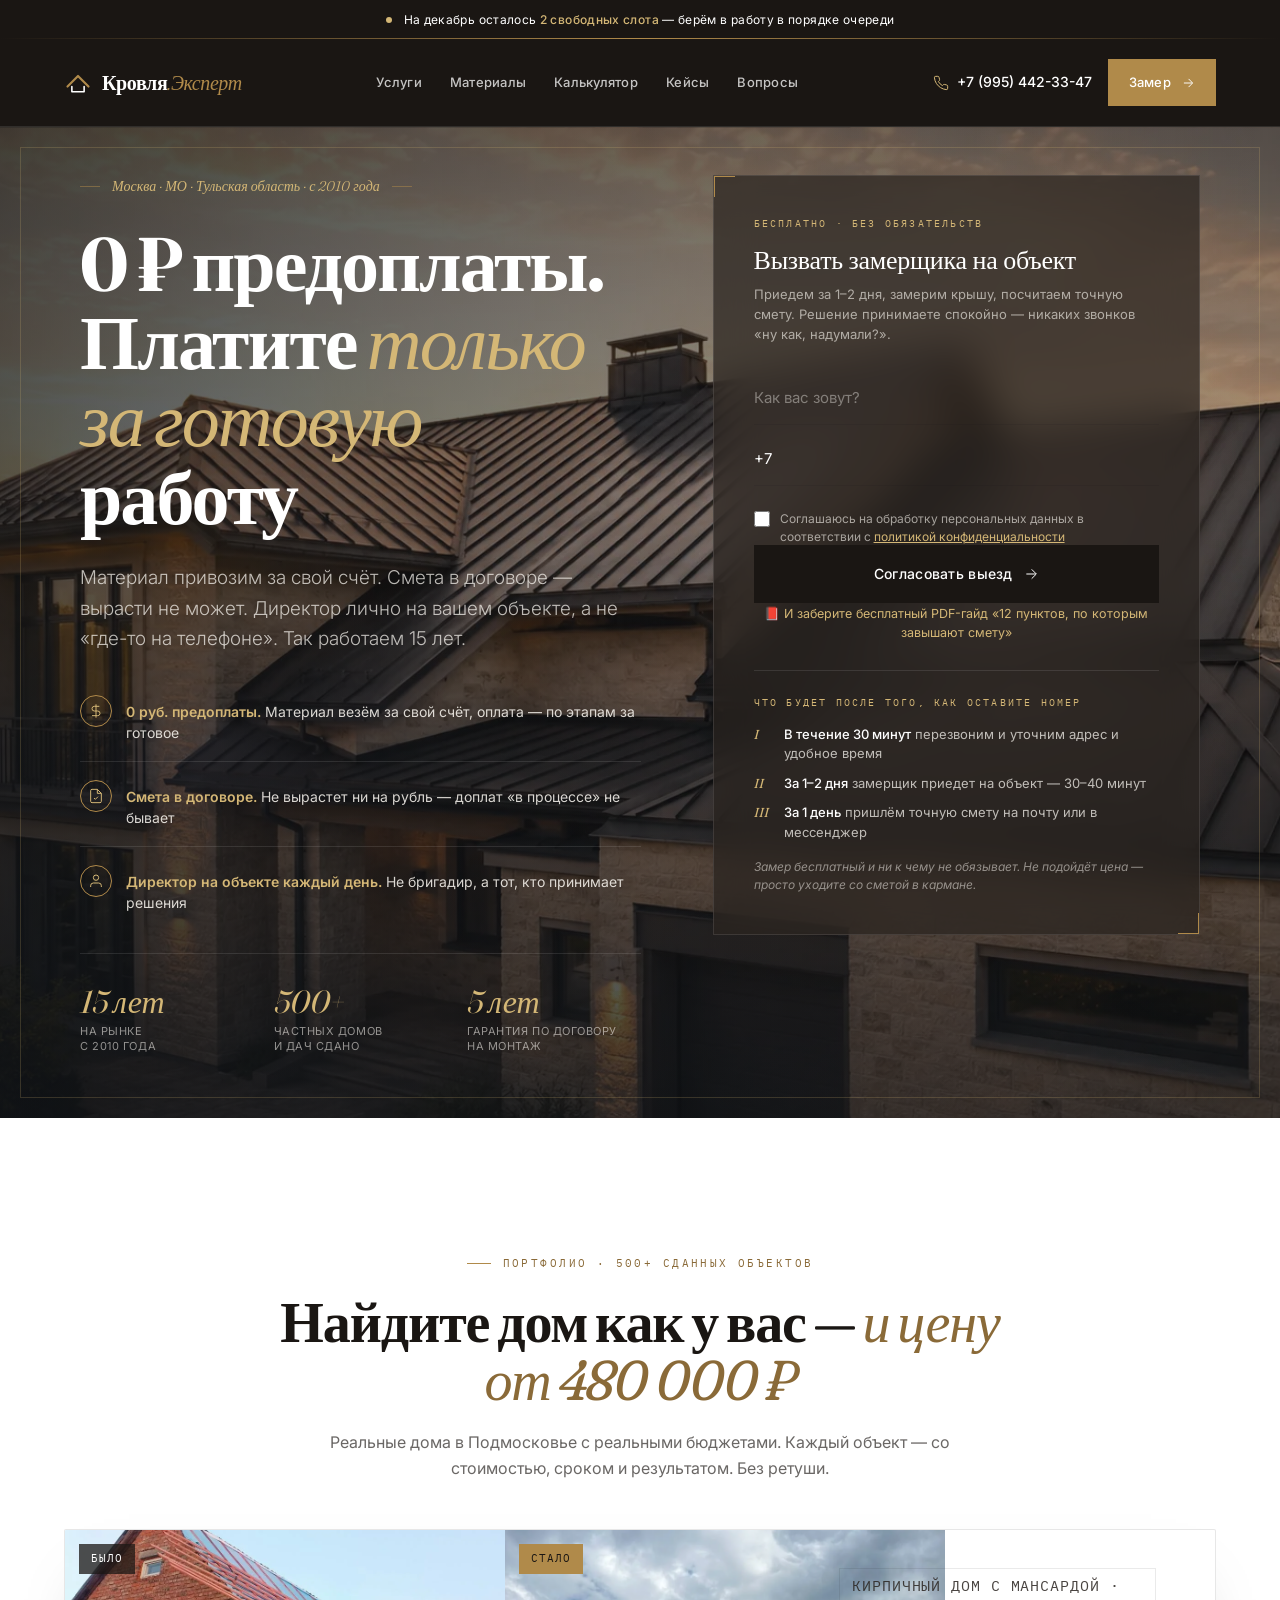
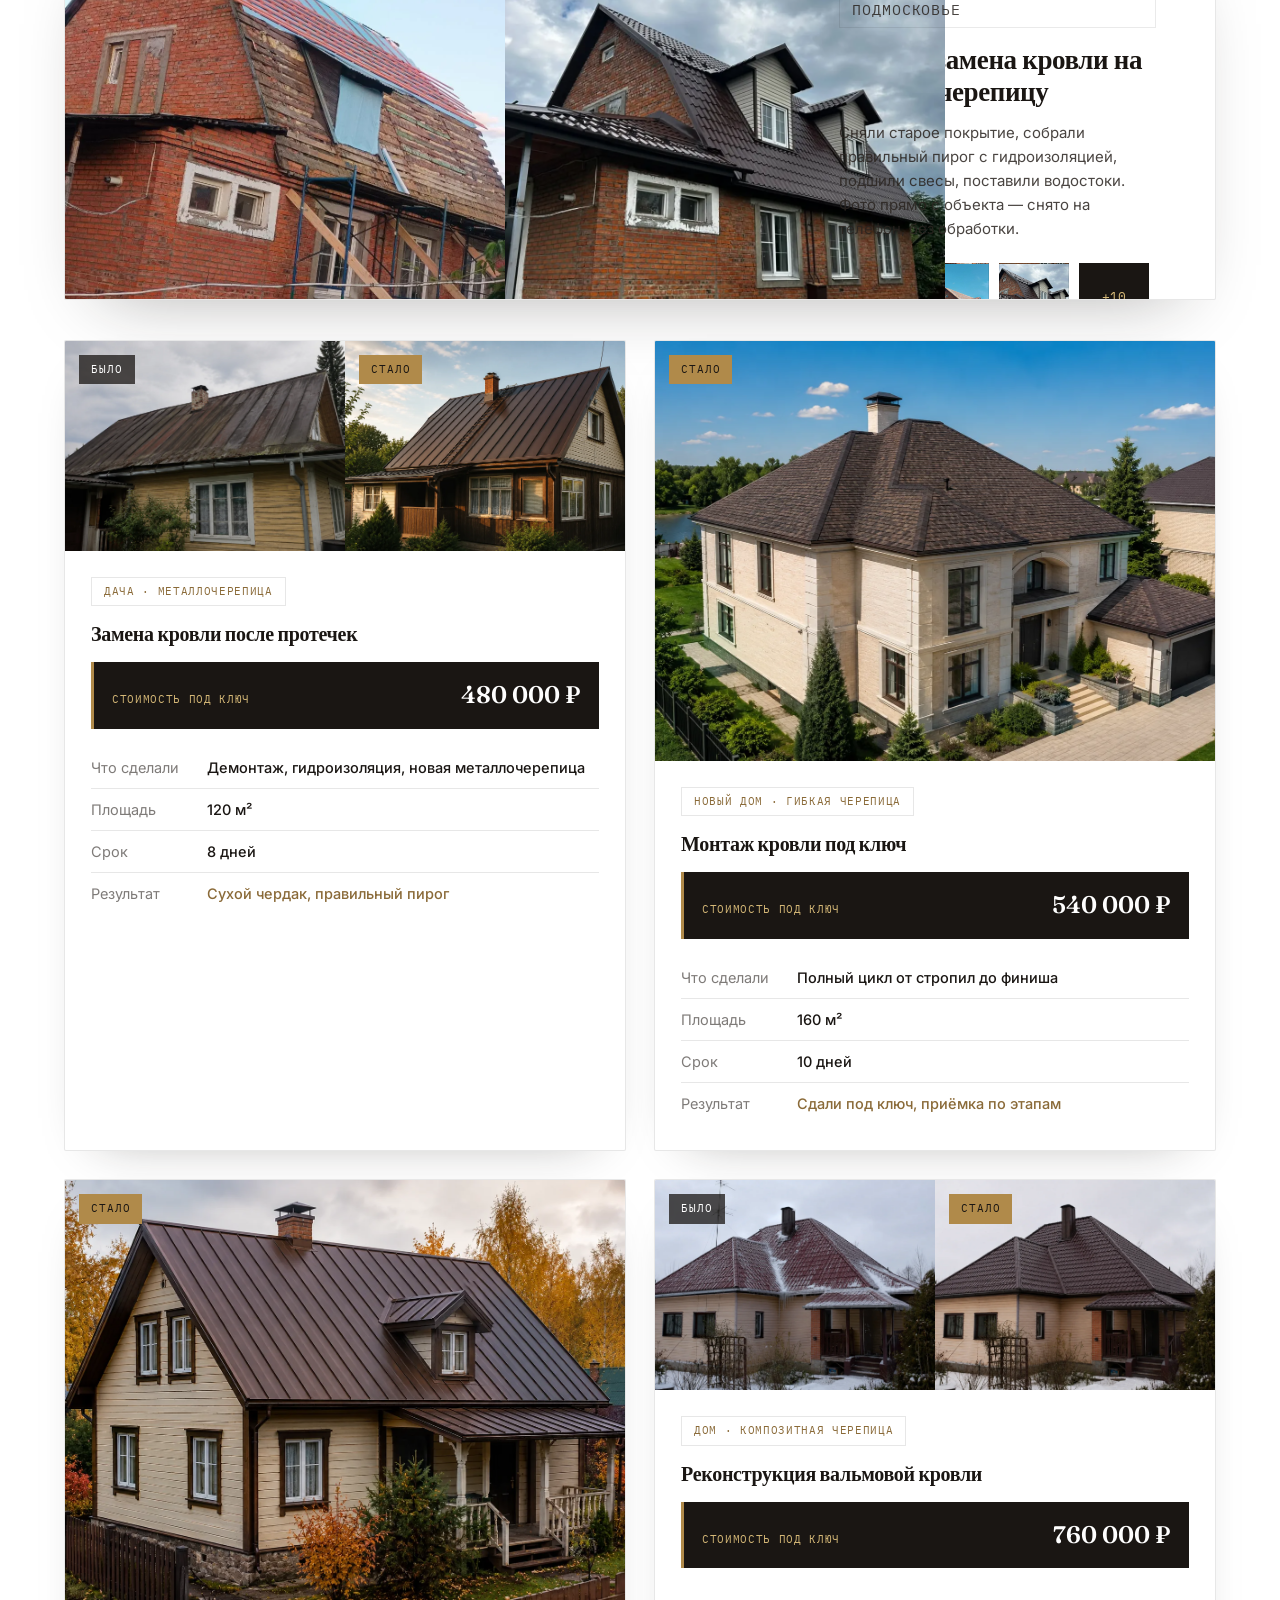
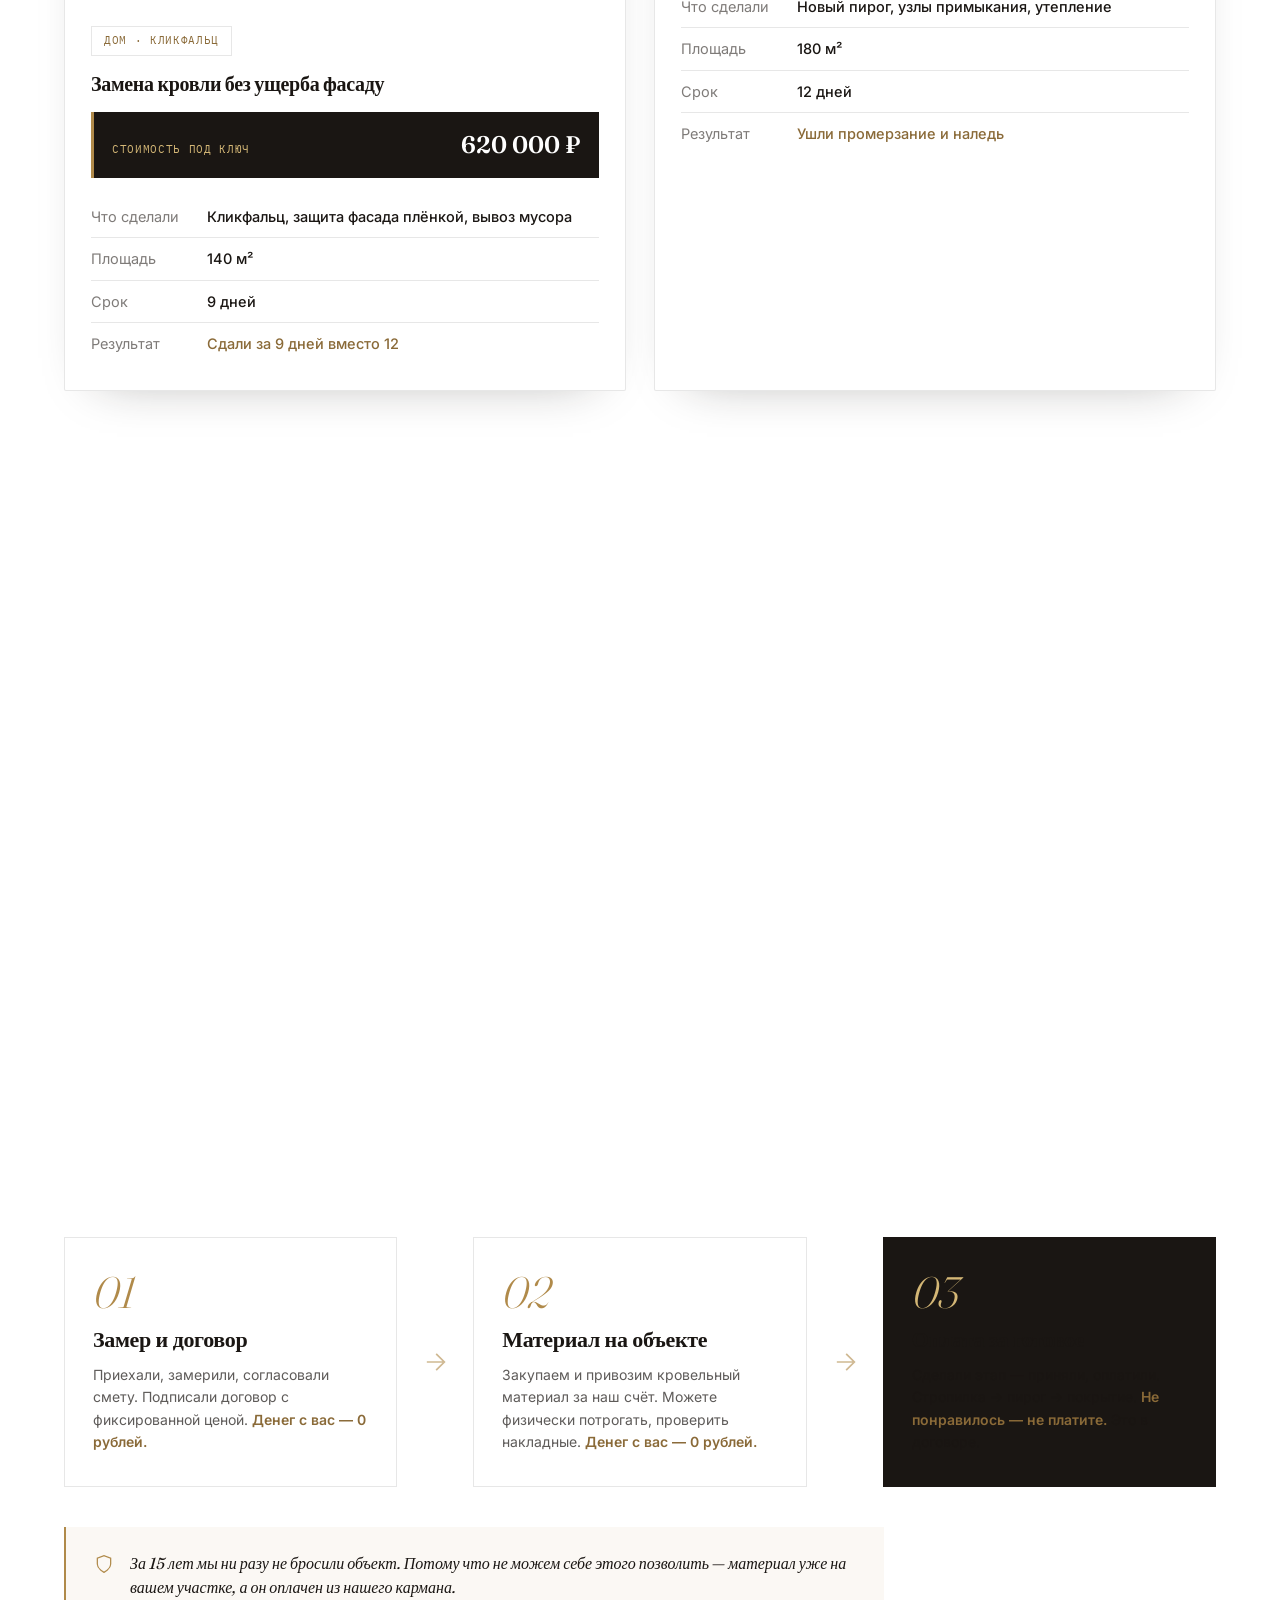
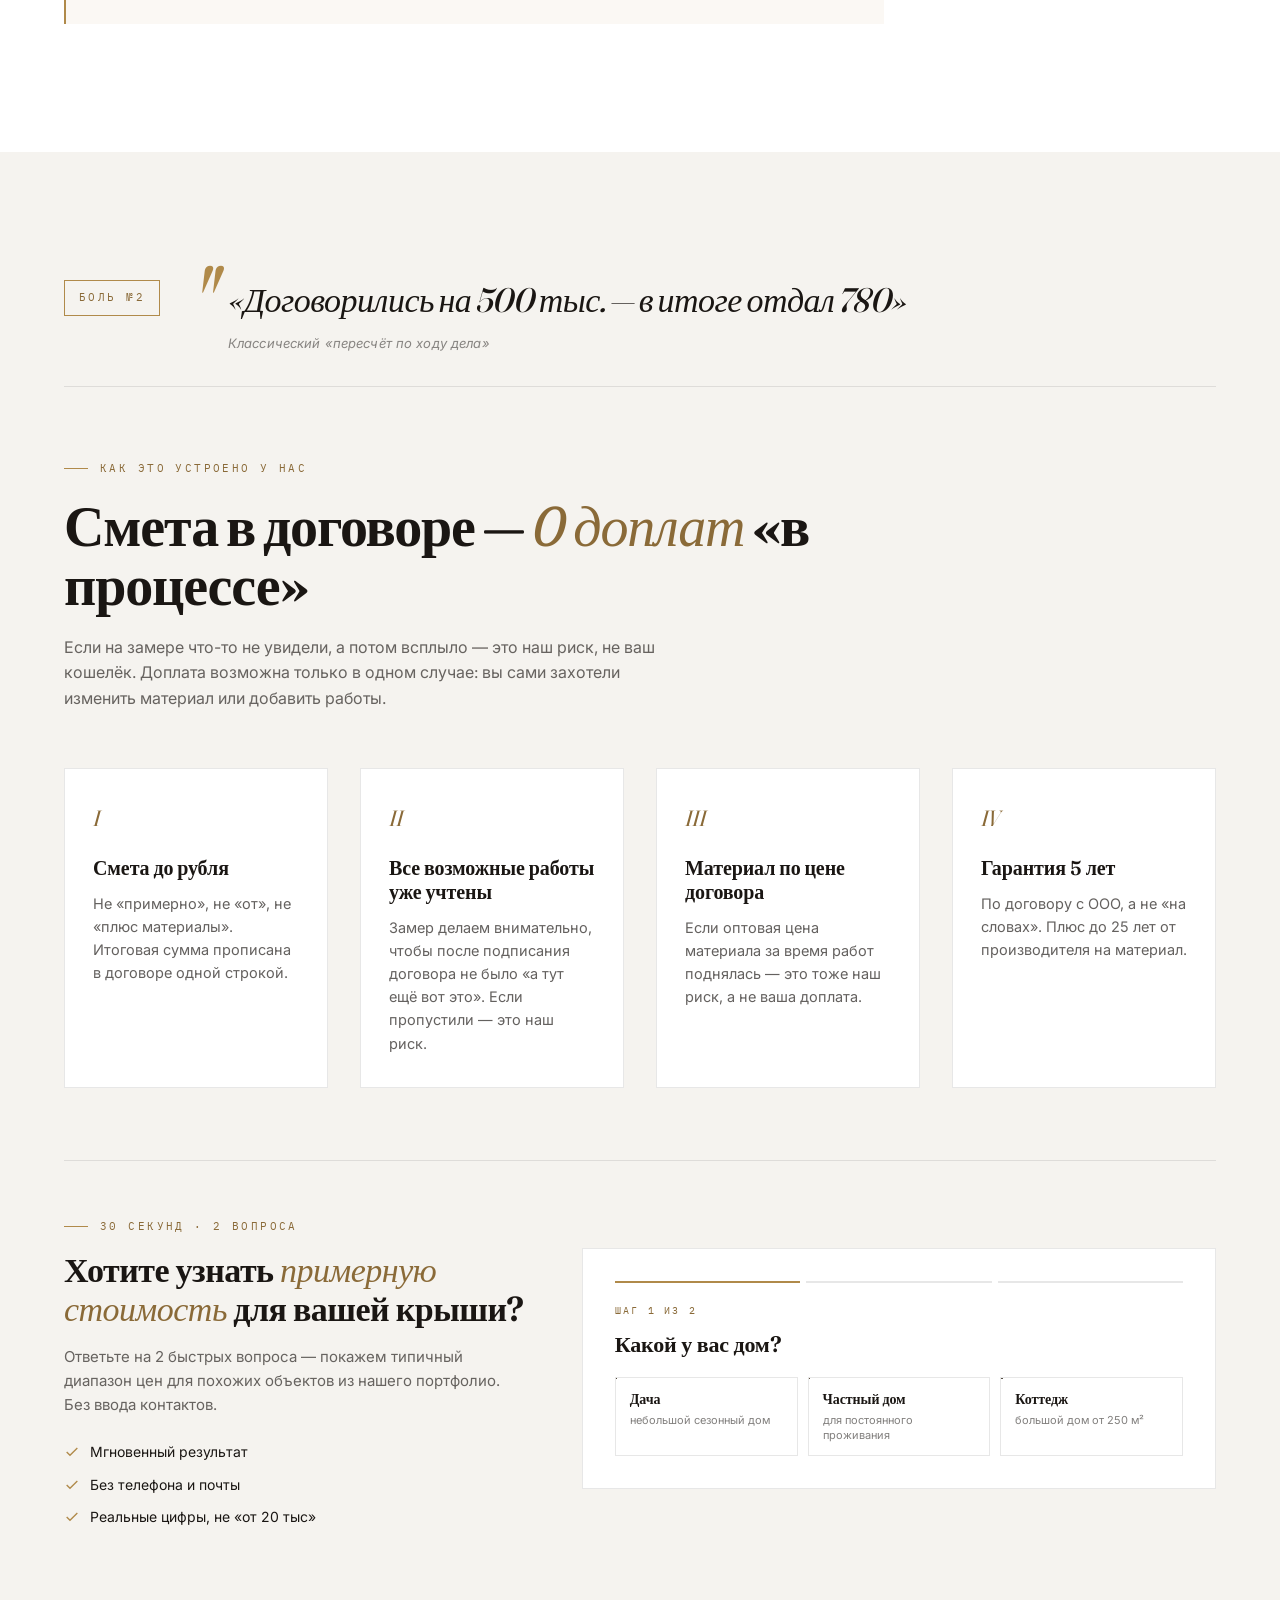
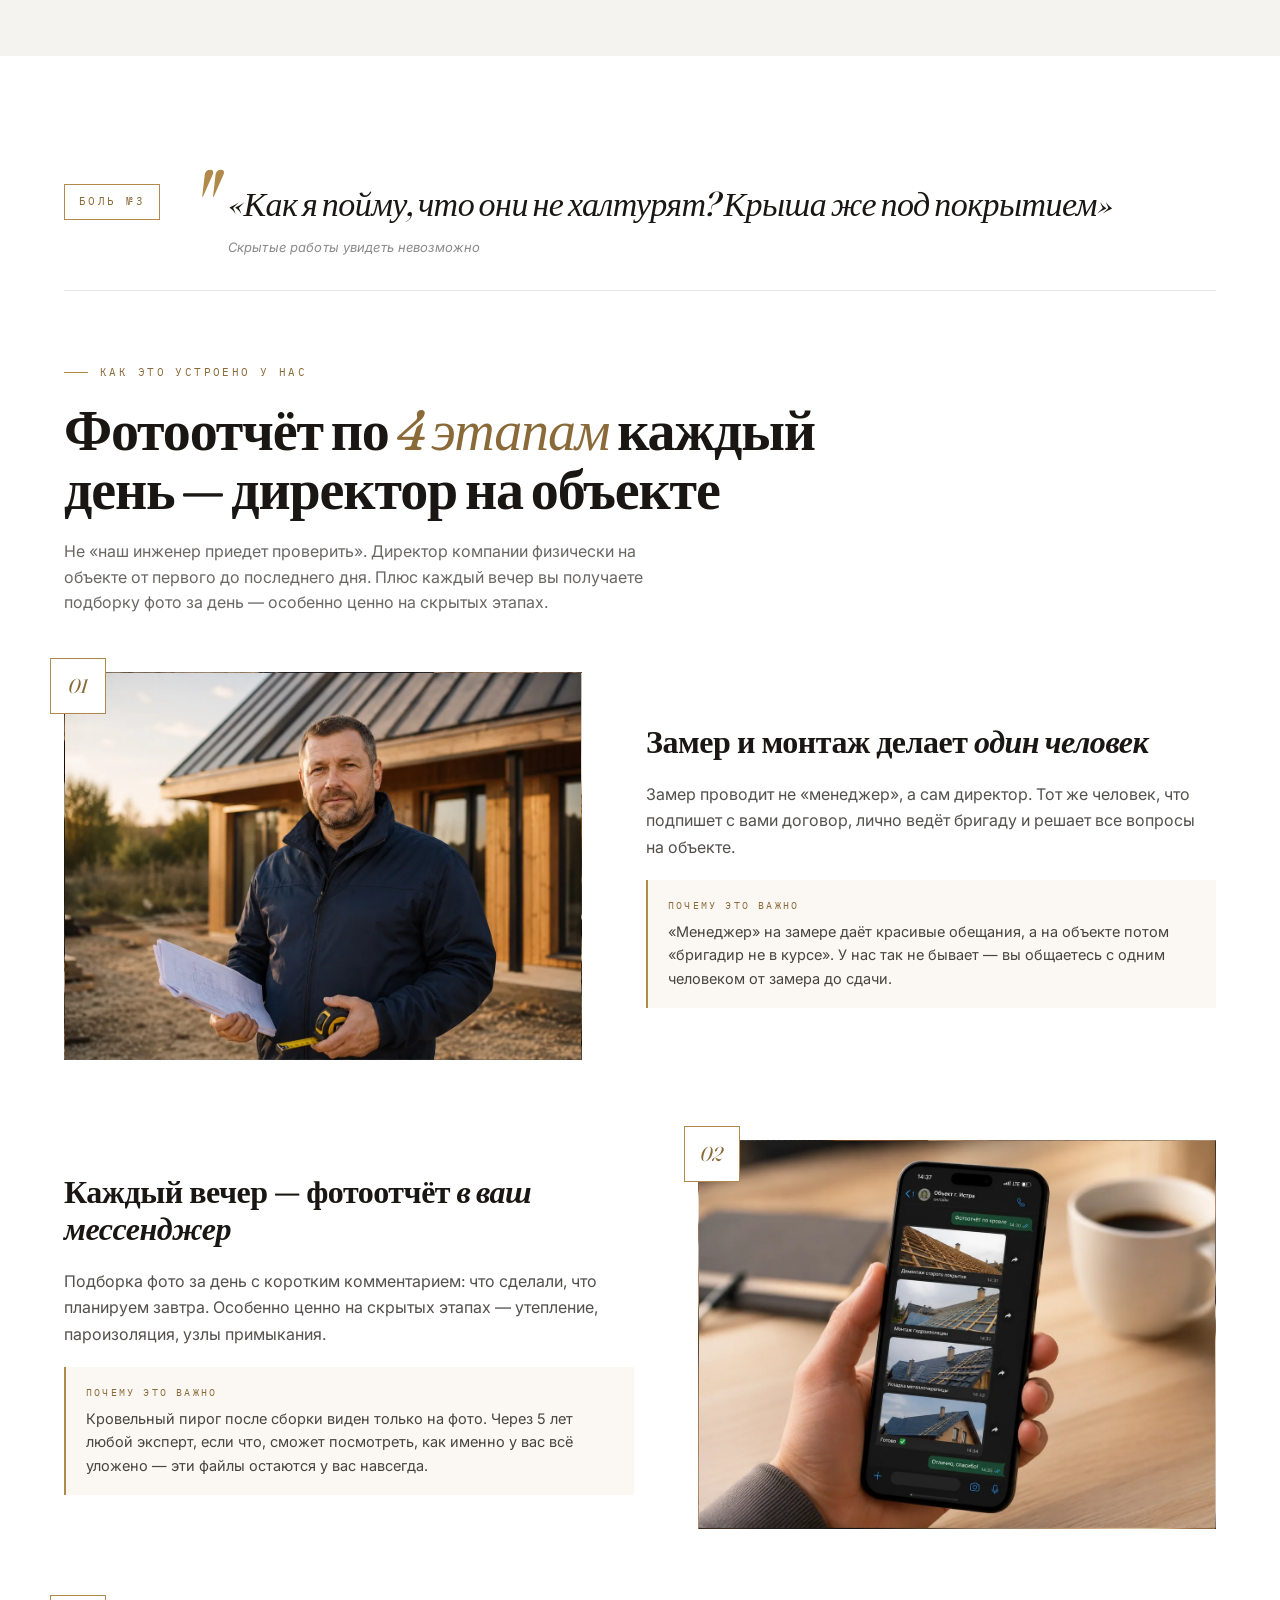
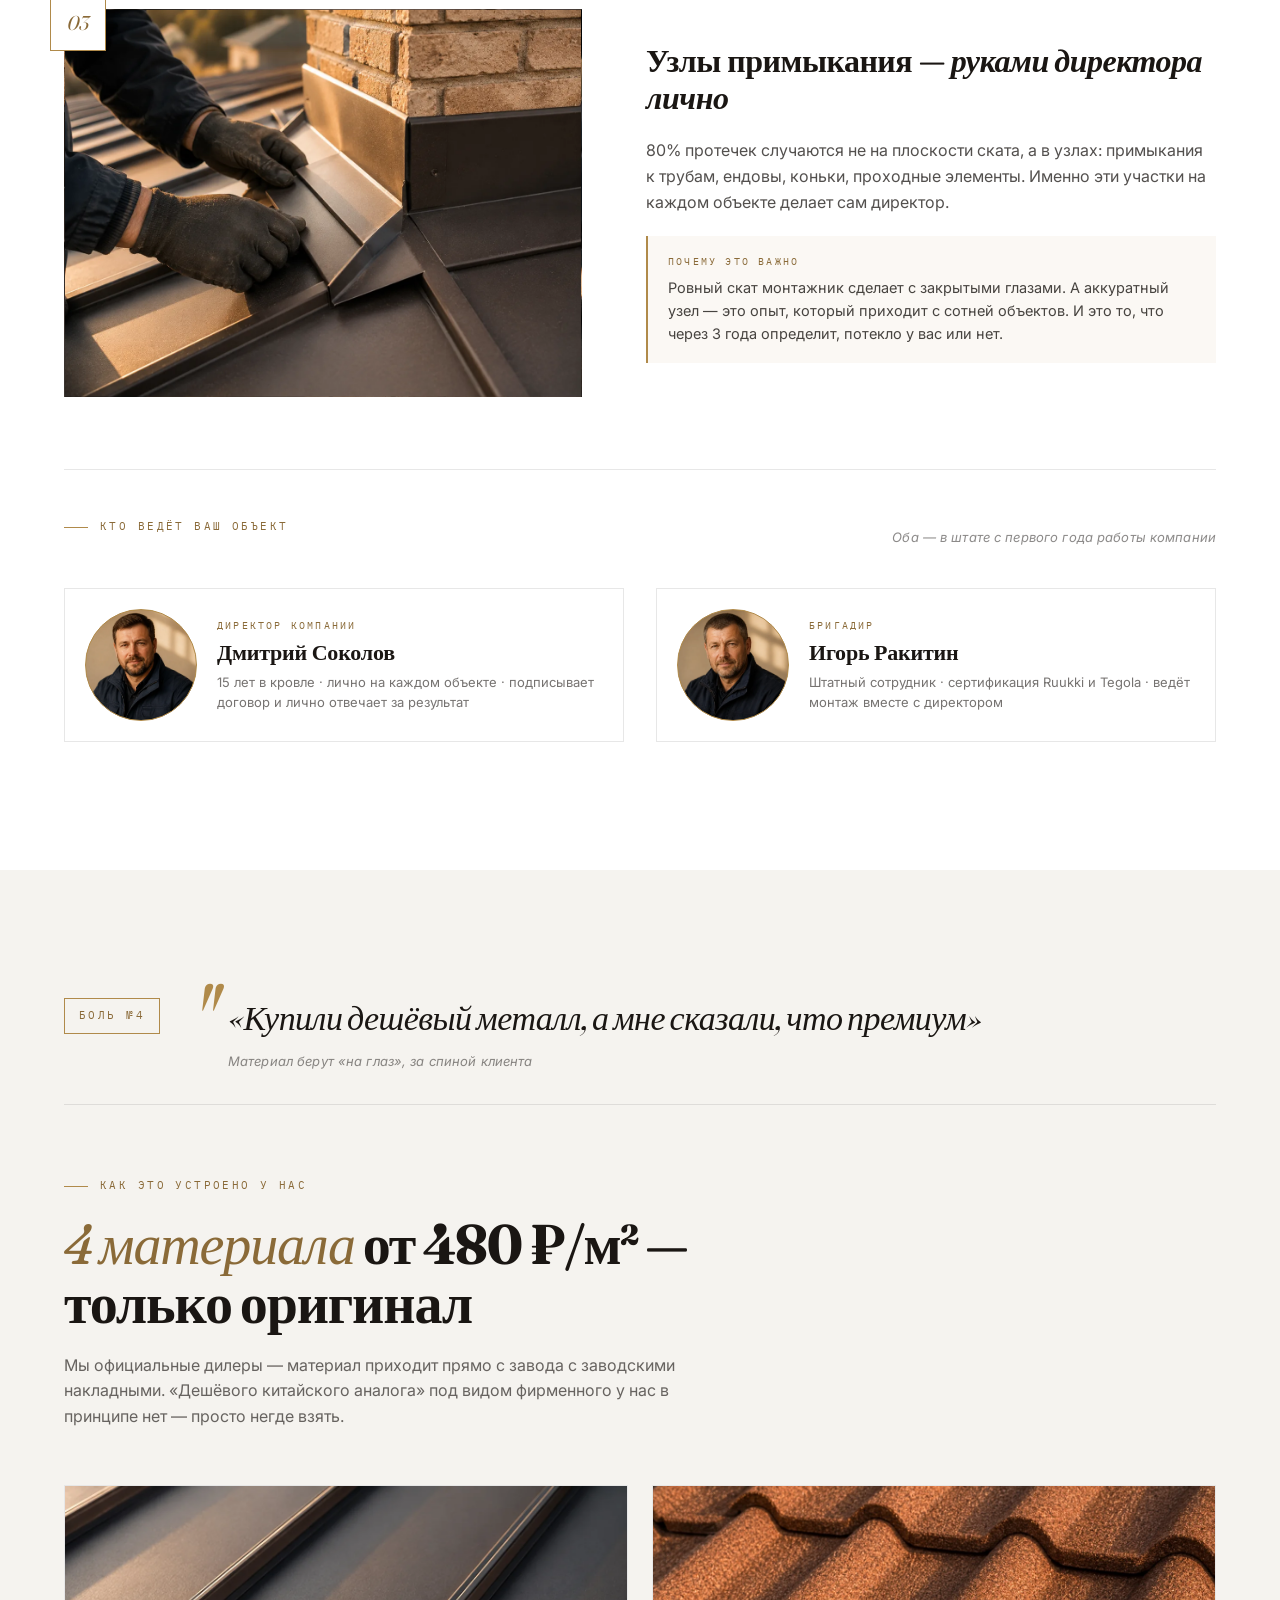
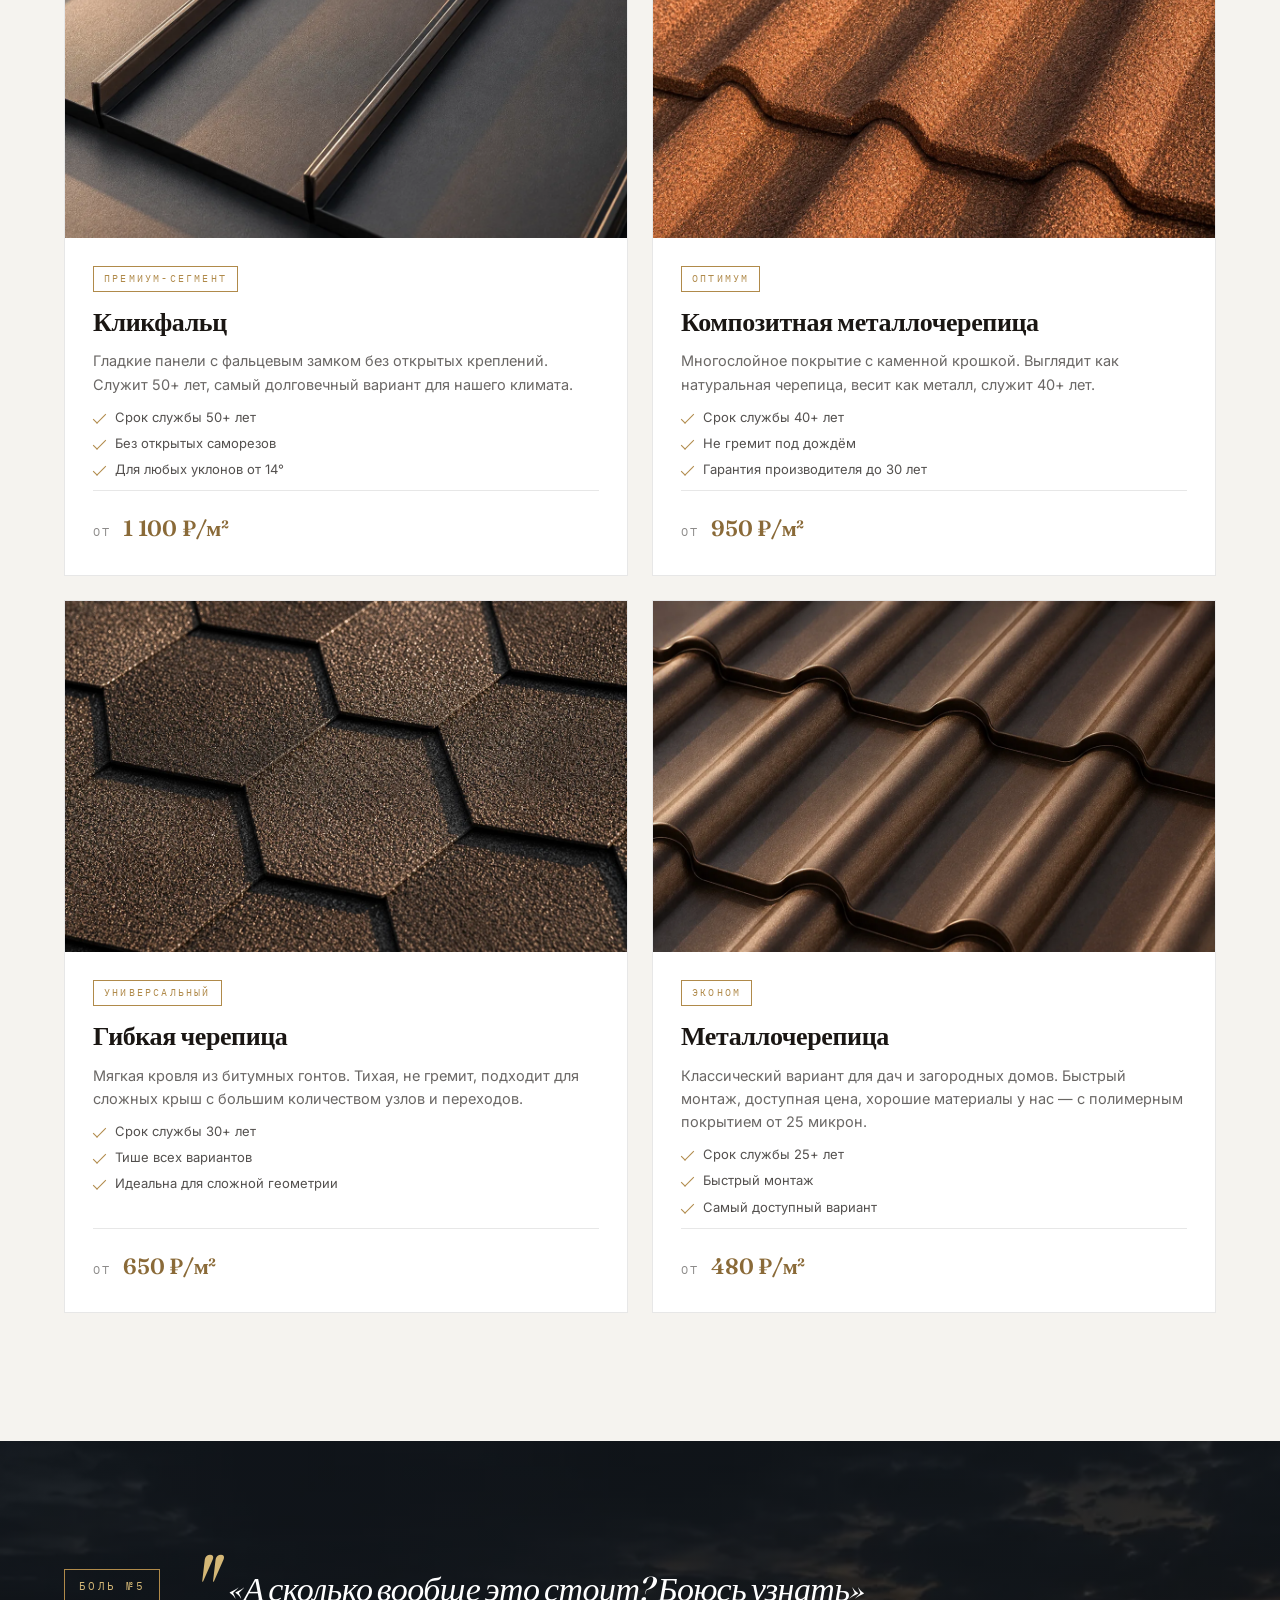
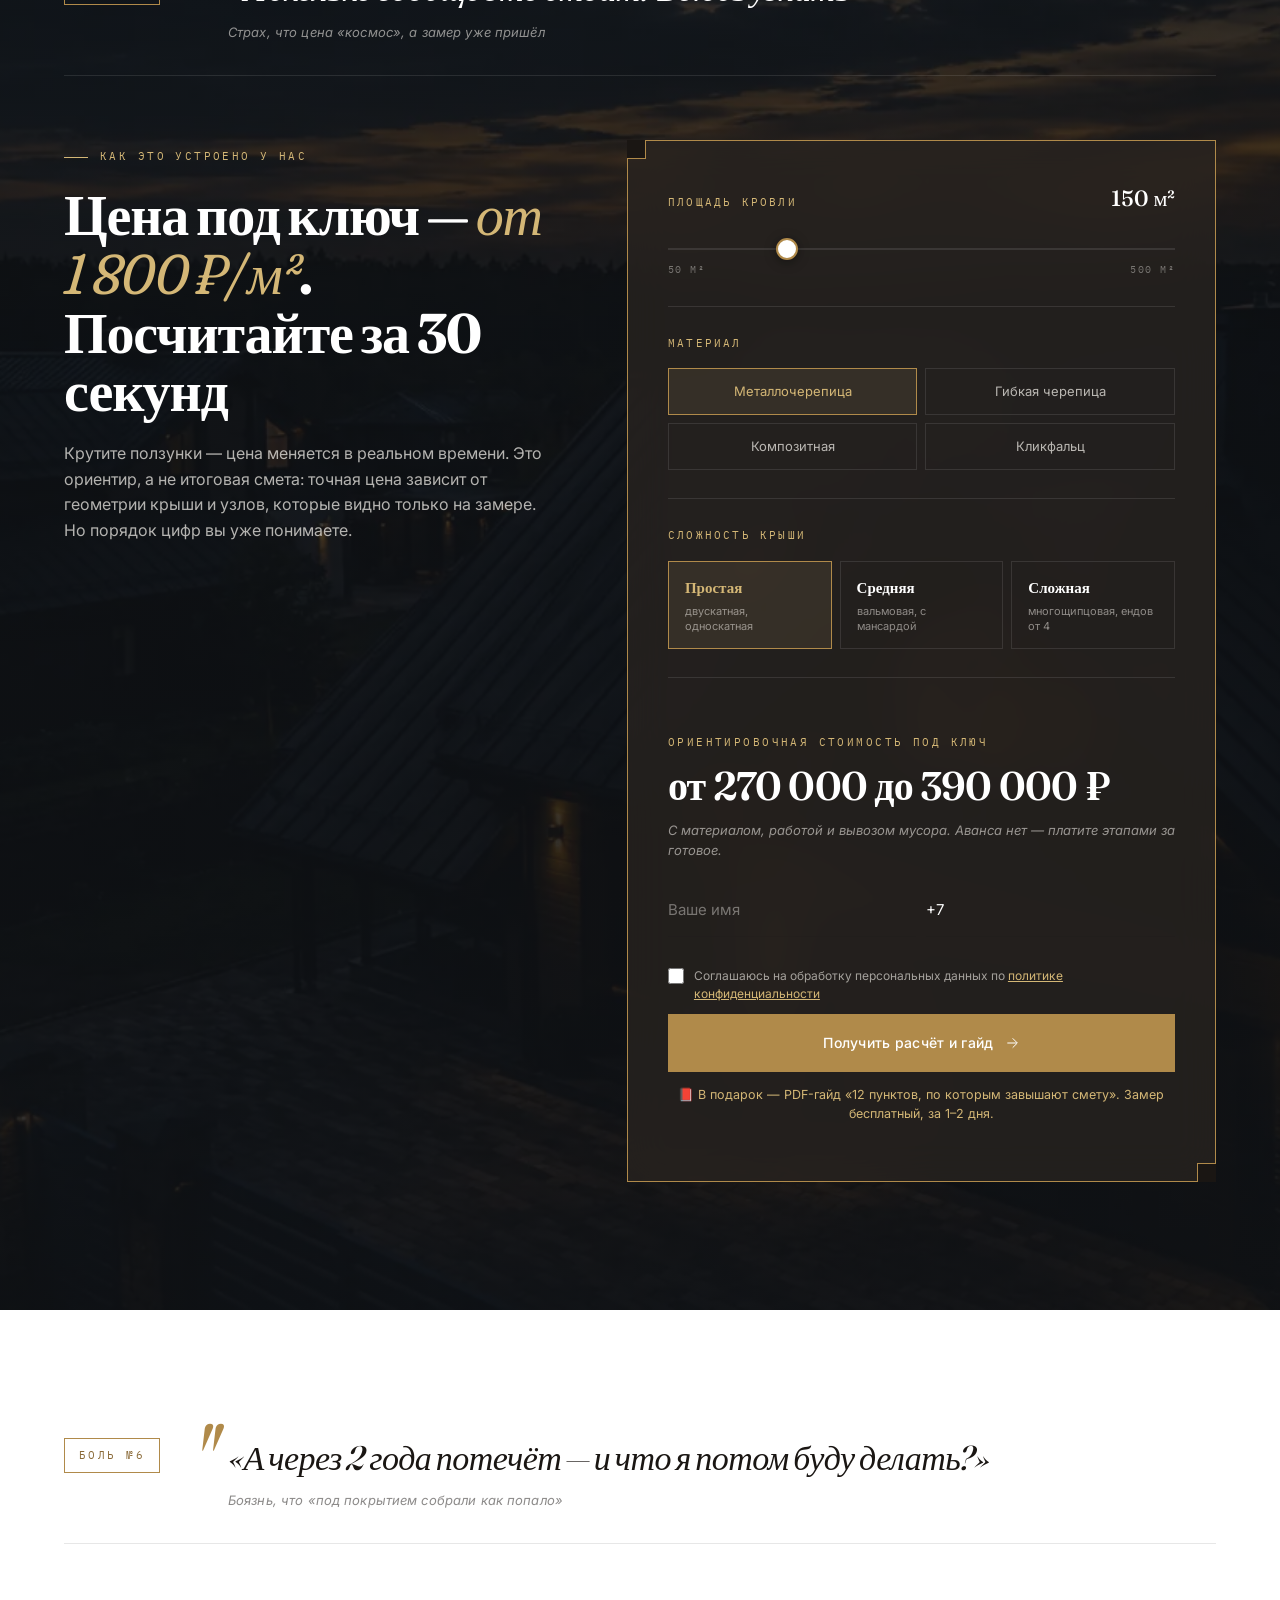
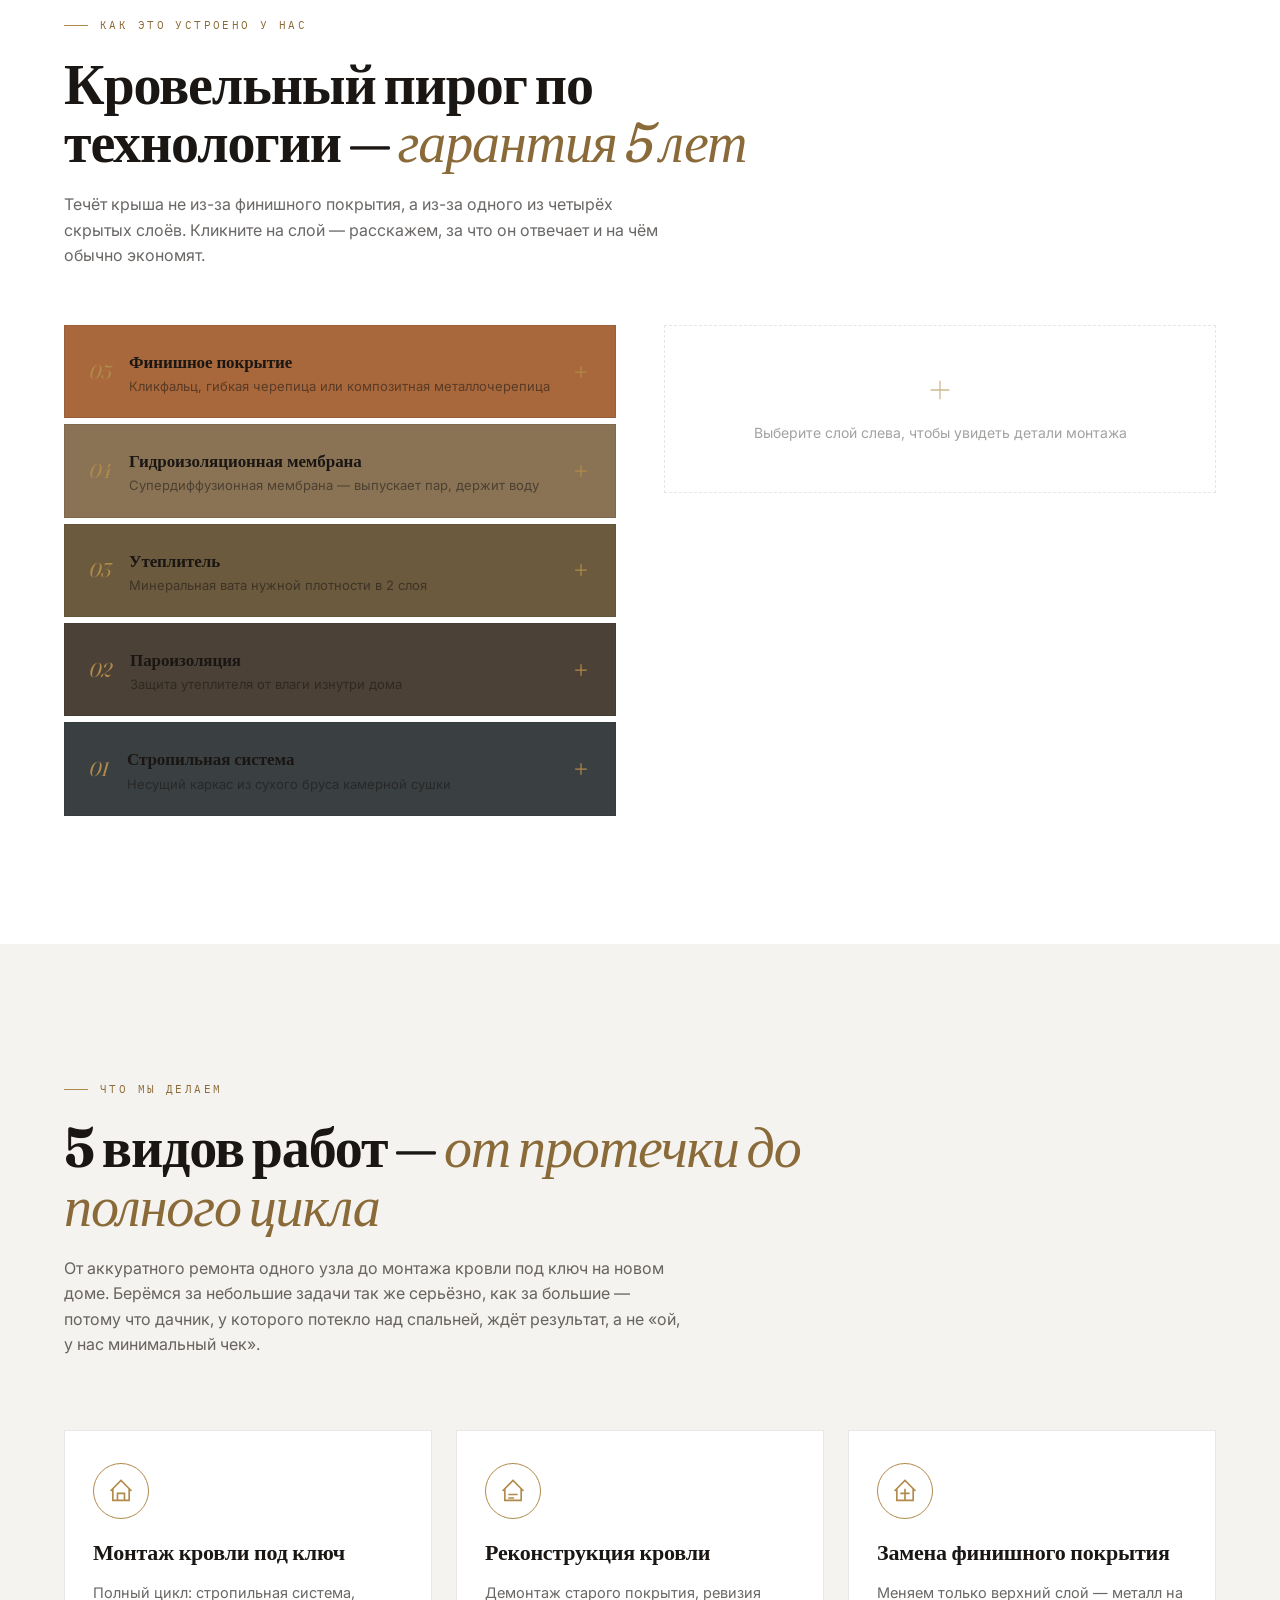
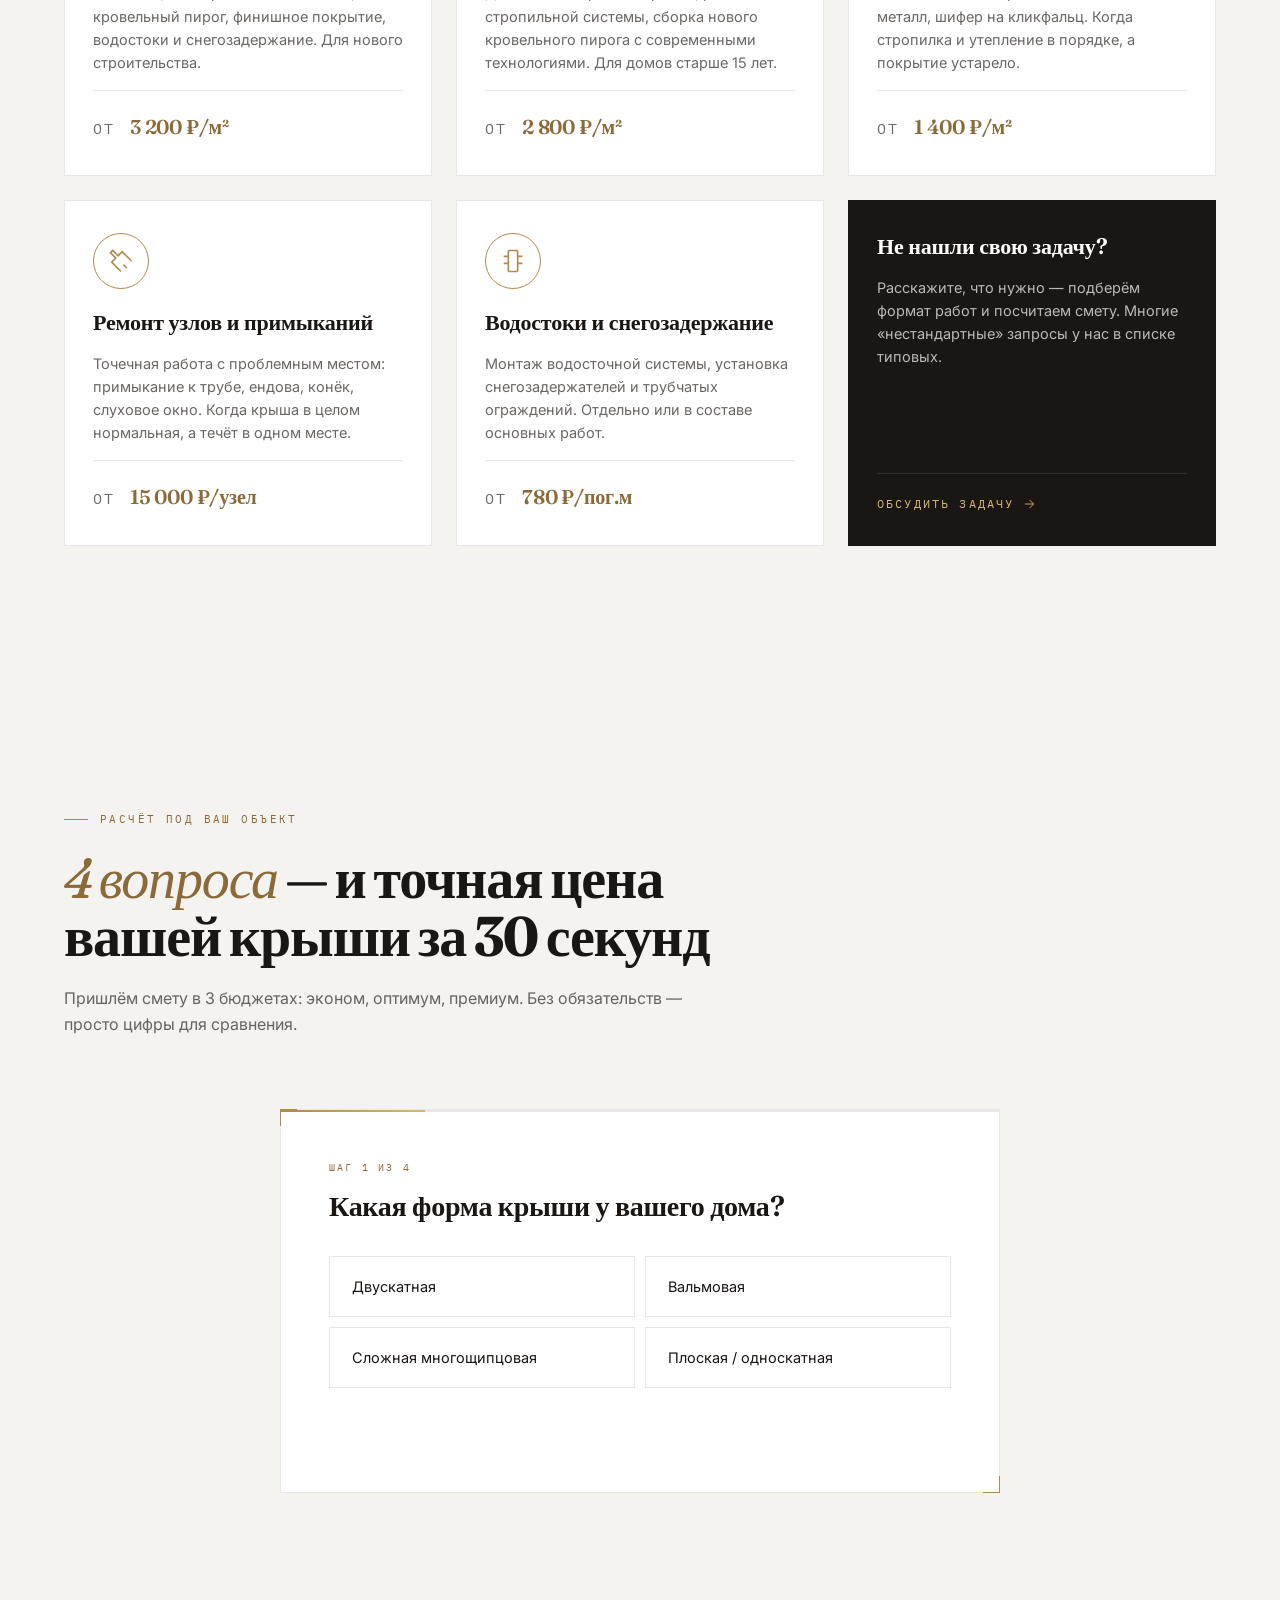
==== commit 80580c1e: "Add files via upload" ====
--- a/index.html
+++ b/index.html
@@ -4,77 +4,43 @@
 <script>document.documentElement.classList.add('js');</script>
 <meta charset="UTF-8">
 <meta name="viewport" content="width=device-width, initial-scale=1.0">
-<title>Монтаж кровли без предоплаты в Москве и МО | Кровля.Эксперт</title>
-<meta name="description" content="Монтаж и реконструкция кровли для частных домов и дач. Материал за наш счёт. Оплата только за готовую работу. 15 лет на рынке. Москва, МО, Тульская область.">
-<meta property="og:title" content="Кровля без предоплат — платите только за готовую работу">
-<meta property="og:description" content="Материал привозим за свой счёт. Смета фиксирована. Директор на объекте. 15 лет на рынке.">
-<meta property="og:image" content="https://YOUR-DOMAIN.github.io/images/og-image.webp">
-<meta property="og:locale" content="ru_RU">
-<!-- ================= SEO: ЗАМЕНИТЕ YOUR-DOMAIN.github.io на ваш реальный домен во ВСЕХ файлах (index.html, sitemap.xml, robots.txt) ================= -->
+<title>Монтаж кровли без предоплаты в Москве и МО — от 480 ₽/м² | Кровля.Эксперт</title>
+<meta name="description" content="Монтаж и реконструкция кровли для частных домов и дач. Материал за наш счёт. Оплата только за готовую работу. 500+ крыш, 15 лет, гарантия 5 лет. Москва, МО, Тульская область.">
+<!-- SEO: замените YOUR-DOMAIN.github.io на реальный домен во всех файлах -->
 <link rel="canonical" href="https://YOUR-DOMAIN.github.io/">
 <link rel="alternate" hreflang="ru-RU" href="https://YOUR-DOMAIN.github.io/">
-<link rel="alternate" hreflang="x-default" href="https://YOUR-DOMAIN.github.io/">
-<meta name="robots" content="index, follow, max-image-preview:large, max-snippet:-1, max-video-preview:-1">
-<meta name="author" content="Кровля.Эксперт">
+<meta name="robots" content="index, follow, max-image-preview:large">
 <meta name="geo.region" content="RU-MOS">
 <meta name="geo.placename" content="Москва и Московская область">
 <meta name="theme-color" content="#1A1613">
 <meta property="og:type" content="website">
 <meta property="og:url" content="https://YOUR-DOMAIN.github.io/">
 <meta property="og:site_name" content="Кровля.Эксперт">
+<meta property="og:title" content="Кровля без предоплат — платите только за готовую работу">
+<meta property="og:description" content="Материал привозим за свой счёт. Смета фиксирована. Директор на объекте. 15 лет на рынке.">
+<meta property="og:image" content="https://YOUR-DOMAIN.github.io/images/og-image.webp">
 <meta property="og:image:width" content="1200">
 <meta property="og:image:height" content="630">
-<meta property="og:image:alt" content="Кровля.Эксперт — монтаж кровли без предоплаты в Москве и МО">
+<meta property="og:locale" content="ru_RU">
 <meta name="twitter:card" content="summary_large_image">
 <meta name="twitter:title" content="Кровля без предоплат — платите только за готовую работу">
-<meta name="twitter:description" content="Материал привозим за свой счёт. Смета фиксирована. Директор на объекте. 15 лет на рынке.">
+<meta name="twitter:description" content="Материал за свой счёт. 500+ крыш, 15 лет, гарантия 5 лет.">
 <meta name="twitter:image" content="https://YOUR-DOMAIN.github.io/images/og-image.webp">
+<link rel="icon" href="images/favicon.svg" type="image/svg+xml">
 <link rel="apple-touch-icon" href="images/favicon.svg">
-<link rel="icon" href="images/favicon.svg" type="image/svg+xml">
-<!-- Ускоряет загрузку главной картинки (LCP) -->
 <link rel="preload" as="image" href="images/hero-roof-bg.webp" fetchpriority="high">
 <link rel="preconnect" href="https://fonts.googleapis.com">
 <link rel="preconnect" href="https://fonts.gstatic.com" crossorigin>
 <link href="https://fonts.googleapis.com/css2?family=Fraunces:ital,opsz,wght@0,9..144,400;0,9..144,500;0,9..144,600;0,9..144,700;1,9..144,300;1,9..144,400;1,9..144,500&family=Inter:wght@300;400;500;600&family=IBM+Plex+Mono:wght@400;500&display=swap" rel="stylesheet">
 <link rel="stylesheet" href="styles.css">
-
-<!-- ============================================================
-     АНАЛИТИКА — заготовка Яндекс.Метрики (для Яндекс.Директа).
-     Как включить:
-       1. Создайте счётчик на metrika.yandex.ru, узнайте его номер.
-       2. Раскомментируйте блок ниже и замените 00000000 на ваш номер (в ДВУХ местах).
-     После этого цель «lead» будет срабатывать автоматически при отправке любой формы.
-     ⚠️ В РФ используйте Метрику (серверы в РФ). Google Analytics требует
-        предварительного уведомления в Роскомнадзор — см. README.md.
-     ============================================================ -->
-<!--
-<script type="text/javascript">
-  window.__ymId = 00000000; // ← ваш номер счётчика
-  (function(m,e,t,r,i,k,a){m[i]=m[i]||function(){(m[i].a=m[i].a||[]).push(arguments)};
-  m[i].l=1*new Date();
-  for (var j = 0; j < document.scripts.length; j++) {if (document.scripts[j].src === r) { return; }}
-  k=e.createElement(t),a=e.getElementsByTagName(t)[0],k.async=1,k.src=r,a.parentNode.insertBefore(k,a)})
-  (window, document, "script", "https://mc.yandex.ru/metrika/tag.js", "ym");
-  ym(00000000, "init", {clickmap:true, trackLinks:true, accurateTrackBounce:true, webvisor:true});
-</script>
-<noscript><div><img src="https://mc.yandex.ru/watch/00000000" style="position:absolute; left:-9999px;" alt="" /></div></noscript>
--->
 </head>
 <body>
-
-<noscript>
-  <div style="background:#1A1613;color:#fff;padding:14px 20px;text-align:center;font-size:15px;line-height:1.5">
-    Для отправки заявки через сайт нужен JavaScript. Проще всего связаться напрямую:
-    <a href="tel:+79954423347" style="color:#D4B776;font-weight:600">+7 (995) 442-33-47</a> ·
-    <a href="https://wa.me/79954423347" style="color:#D4B776;font-weight:600">WhatsApp</a>
-  </div>
-</noscript>
 
 <!-- ============================ ТОП-БАР ============================ -->
 <div class="topbar">
   <div class="topbar-inner">
     <span class="topbar-dot"></span>
-    <span>На июль осталось <strong>2 свободных слота</strong> — берём в работу в порядке очереди</span>
+    <span>На <span data-urg-month>июль</span> осталось <strong>2 свободных слота</strong> — берём в работу в порядке очереди</span>
   </div>
 </div>
 
@@ -94,7 +60,6 @@
       <a href="#materials">Материалы</a>
       <a href="#calculator">Калькулятор</a>
       <a href="#cases">Кейсы</a>
-      <a href="#gallery">Фото объекта</a>
       <a href="#faq">Вопросы</a>
     </nav>
 
@@ -119,7 +84,6 @@
     <a href="#materials">Материалы</a>
     <a href="#calculator">Калькулятор</a>
     <a href="#cases">Кейсы</a>
-    <a href="#gallery">Фото объекта</a>
     <a href="#faq">Вопросы</a>
     <div class="header-mobile-divider"></div>
     <a href="tel:+79954423347" class="header-mobile-phone">
@@ -142,7 +106,7 @@
     <div class="hero-grid">
       <div>
         <p class="hero-mark reveal">Москва · МО · Тульская область · с 2010 года</p>
-        <h1 class="hero-title reveal reveal-delay-1">Кровля без предоплат.<br>Платите <em>только за готовую</em> работу</h1>
+        <h1 class="hero-title reveal reveal-delay-1">0 ₽ предоплаты.<br>Платите <em>только за готовую</em> работу</h1>
         <p class="hero-subtitle reveal reveal-delay-2">Материал привозим за свой счёт. Смета в договоре — вырасти не может. Директор лично на вашем объекте, а не «где-то на телефоне». Так работаем 15 лет.</p>
 
         <div class="hero-triggers reveal reveal-delay-3">
@@ -190,17 +154,15 @@
 
           <input type="text" tabindex="-1" autocomplete="off" class="honeypot" data-field="honeypot" aria-hidden="true">
           <div class="hero-form-fields">
-            <input class="field" placeholder="Как вас зовут?" aria-label="Как вас зовут?" data-field="name">
-            <input class="field" placeholder="+7 (___) ___-__-__" inputmode="tel" aria-label="Номер телефона" data-field="phone" value="+7">
-          </div>
-          <label class="consent">
-            <input type="checkbox" data-consent>
-            <span>Соглашаюсь на обработку персональных данных в соответствии с <a href="privacy.html" target="_blank" rel="noopener">политикой конфиденциальности</a></span>
-          </label>
+            <input class="field" placeholder="Как вас зовут?" aria-label="Имя" data-field="name">
+            <input class="field" placeholder="+7 (___) ___-__-__" inputmode="tel" aria-label="Телефон" data-field="phone" value="+7">
+          </div>
+          <label class="consent"><input type="checkbox" data-consent><span>Соглашаюсь на обработку персональных данных в соответствии с <a href="privacy.html" target="_blank" rel="noopener">политикой конфиденциальности</a></span></label>
           <button type="submit" class="btn btn-primary btn-block" data-submit>
             Согласовать выезд
             <svg width="16" height="16" viewBox="0 0 24 24" fill="none" stroke="currentColor" stroke-width="1.5"><path d="M5 12h14M13 5l7 7-7 7"/></svg>
           </button>
+          <p class="lead-guide-note">📕 И заберите бесплатный PDF-гайд «12&nbsp;пунктов, по которым завышают смету»</p>
           <p class="field-error" data-error></p>
 
           <div class="hero-form-steps">
@@ -218,6 +180,52 @@
   </div>
 </section>
 
+<!-- ============================ КЕЙСЫ С ЦЕНАМИ (2-й блок из новой версии) ============================ -->
+<section class="section" id="cases">
+  <div class="container">
+    <div class="cases-head2 reveal">
+      <p class="eyebrow">Портфолио · 500+ сданных объектов</p>
+      <h2 class="section-title">Найдите дом как у вас — <em>и цену от 480 000 ₽</em></h2>
+      <p class="section-lede">Реальные дома в Подмосковье с реальными бюджетами. Каждый объект — со стоимостью, сроком и результатом. Без ретуши.</p>
+    </div>
+
+    <div class="pfeatured reveal">
+      <div class="pfeatured-imgs">
+        <div class="pba" style="background-image:url('images/object-13.webp')"><span class="pba-tag">Было</span></div>
+        <div class="pba" style="background-image:url('images/object-01.webp')"><span class="pba-tag after">Стало</span></div>
+      </div>
+      <div class="pfeatured-body">
+        <p class="pchip">Кирпичный дом с мансардой · Подмосковье</p>
+        <h3>Полная замена кровли на металлочерепицу</h3>
+        <p>Сняли старое покрытие, собрали правильный пирог с гидроизоляцией, подшили свесы, поставили водостоки. Фото прямо с объекта — снято на телефон, без обработки.</p>
+        <div class="pmini" data-gallery>
+          <button data-gi="1" style="background-image:url('images/object-02.webp')" aria-label="Фото объекта"></button>
+          <button data-gi="2" style="background-image:url('images/object-03.webp')" aria-label="Фото объекта"></button>
+          <button data-gi="3" style="background-image:url('images/object-04.webp')" aria-label="Фото объекта"></button>
+          <button class="more" data-gi="0" aria-label="Все фото объекта">+10</button>
+        </div>
+      </div>
+    </div>
+
+    <div class="pcases" data-pcases></div>
+
+    <div class="cases-cta2 reveal">
+      <a href="#quiz" class="btn btn-gold btn-lg">Узнать цену для моего дома
+        <svg width="16" height="16" viewBox="0 0 24 24" fill="none" stroke="currentColor" stroke-width="1.5"><path d="M5 12h14M13 5l7 7-7 7"/></svg>
+      </a>
+    </div>
+  </div>
+</section>
+
+<!-- лайтбокс объекта -->
+<div class="olb" data-olb>
+  <button class="olb-x" data-olb-x aria-label="Закрыть">&times;</button>
+  <button class="olb-nav olb-prev" data-olb-prev aria-label="Назад">&lsaquo;</button>
+  <img data-olb-img alt="Фото объекта">
+  <button class="olb-nav olb-next" data-olb-next aria-label="Вперёд">&rsaquo;</button>
+  <div class="olb-cap" data-olb-cap></div>
+</div>
+
 <!-- ============================ БОЛЬ №1: «Кинут с деньгами» → БЕЗ ПРЕДОПЛАТ ============================ -->
 <section class="section pain-section">
   <div class="container">
@@ -231,7 +239,7 @@
 
     <div class="pain-answer reveal reveal-delay-1">
       <p class="eyebrow">Как это устроено у нас</p>
-      <h2 class="section-title">У нас <em>нет предоплаты</em>. Совсем</h2>
+      <h2 class="section-title">Платите <em>0 ₽ вперёд</em> — материал везём за свой счёт</h2>
       <p class="section-lede">Материал закупаем и привозим за свой счёт. Вы платите только когда видите готовую крышу над головой. Мы физически не можем «пропасть» — материал уже на вашем участке, а он оплачен нами.</p>
     </div>
 
@@ -279,7 +287,7 @@
 
     <div class="pain-answer reveal reveal-delay-1">
       <p class="eyebrow">Как это устроено у нас</p>
-      <h2 class="section-title">Цена в договоре — <em>окончательная</em></h2>
+      <h2 class="section-title">Смета в договоре — <em>0 доплат</em> «в процессе»</h2>
       <p class="section-lede">Если на замере что-то не увидели, а потом всплыло — это наш риск, не ваш кошелёк. Доплата возможна только в одном случае: вы сами захотели изменить материал или добавить работы.</p>
     </div>
 
@@ -390,10 +398,20 @@
           </p>
           <p class="mini-quiz-result-note">Точная цена — только после замера. Замер бесплатный, приедем за 1–2 дня.</p>
           <div class="mini-quiz-result-cta">
-            <a href="#contact" class="btn btn-gold btn-block">
-              Записаться на бесплатный замер
-              <svg width="16" height="16" viewBox="0 0 24 24" fill="none" stroke="currentColor" stroke-width="1.5"><path d="M5 12h14M13 5l7 7-7 7"/></svg>
-            </a>
+            <form class="lead-inline lead-inline--light" data-leadform="mini-quiz">
+              <div class="lead-inline-fields">
+                <input class="field field--light" placeholder="Ваше имя" aria-label="Имя" data-field="name">
+                <input class="field field--light" placeholder="+7 (___) ___-__-__" inputmode="tel" value="+7" aria-label="Телефон" data-field="phone">
+              </div>
+              <label class="consent consent--light"><input type="checkbox" data-consent><span>Соглашаюсь на обработку ПД по <a href="privacy.html" target="_blank" rel="noopener">политике конфиденциальности</a></span></label>
+              <button type="submit" class="btn btn-gold btn-block" data-submit>
+                Получить расчёт и гайд
+                <svg width="16" height="16" viewBox="0 0 24 24" fill="none" stroke="currentColor" stroke-width="1.5"><path d="M5 12h14M13 5l7 7-7 7"/></svg>
+              </button>
+              <p class="lead-guide-note lead-guide-note--light">📕 В подарок — PDF-гайд «12&nbsp;пунктов, по которым завышают смету».</p>
+              <p class="field-error" data-error></p>
+              <input type="text" class="hp" data-field="honeypot" tabindex="-1" autocomplete="off" aria-hidden="true">
+            </form>
             <button type="button" class="mini-quiz-back" data-mq-restart>
               <svg width="14" height="14" viewBox="0 0 24 24" fill="none" stroke="currentColor" stroke-width="1.5"><path d="M3 12a9 9 0 1 0 9-9M3 12l3 3M3 12l3-3"/></svg>
               Пересчитать заново
@@ -418,7 +436,7 @@
 
     <div class="pain-answer reveal reveal-delay-1">
       <p class="eyebrow">Как это устроено у нас</p>
-      <h2 class="section-title">Директор на объекте <em>каждый день</em>, плюс фотоотчёт вам в мессенджер</h2>
+      <h2 class="section-title">Фотоотчёт по <em>4 этапам</em> каждый день — директор на объекте</h2>
       <p class="section-lede">Не «наш инженер приедет проверить». Директор компании физически на объекте от первого до последнего дня. Плюс каждый вечер вы получаете подборку фото за день — особенно ценно на скрытых этапах.</p>
     </div>
 
@@ -501,7 +519,7 @@
 
     <div class="pain-answer reveal reveal-delay-1">
       <p class="eyebrow">Как это устроено у нас</p>
-      <h2 class="section-title">Работаем только с <em>оригинальными материалами</em> от 4 производителей</h2>
+      <h2 class="section-title"><em>4 материала</em> от 480 ₽/м² — только оригинал</h2>
       <p class="section-lede">Мы официальные дилеры — материал приходит прямо с завода с заводскими накладными. «Дешёвого китайского аналога» под видом фирменного у нас в принципе нет — просто негде взять.</p>
     </div>
 
@@ -566,59 +584,6 @@
         </div>
       </div>
     </div>
-
-    <!-- Склад — подтверждение своих материалов -->
-    <div class="warehouse reveal">
-      <div class="warehouse-grid">
-        <div class="warehouse-text">
-          <p class="eyebrow">Материалы — свои</p>
-          <h3 class="warehouse-title">Свой склад. Материал <em>в наличии</em>, а не «под заказ на 3 недели»</h3>
-          <p class="warehouse-lede">Ходовые позиции держим на своём складе: металлочерепицу, доборные элементы, водостоки, комплектующие. Поэтому заходим на объект без ожидания поставок — а вы видите, что материал реальный, вот он. Закупаем и привозим за свой счёт, до оплаты.</p>
-          <ul class="warehouse-list">
-            <li>
-              <svg width="18" height="18" viewBox="0 0 24 24" fill="none" stroke="currentColor" stroke-width="2"><polyline points="20 6 9 17 4 12"/></svg>
-              Основные материалы всегда в наличии на складе
-            </li>
-            <li>
-              <svg width="18" height="18" viewBox="0 0 24 24" fill="none" stroke="currentColor" stroke-width="2"><polyline points="20 6 9 17 4 12"/></svg>
-              Доборка и комплектующие — от тех же производителей
-            </li>
-            <li>
-              <svg width="18" height="18" viewBox="0 0 24 24" fill="none" stroke="currentColor" stroke-width="2"><polyline points="20 6 9 17 4 12"/></svg>
-              Материал везём за свой счёт — платите только за готовое
-            </li>
-          </ul>
-        </div>
-
-        <div class="warehouse-media">
-          <video class="warehouse-video" data-wh-main
-                 muted loop playsinline preload="none"
-                 poster="images/warehouse-main-poster.webp">
-            <source src="videos/warehouse-main.mp4" type="video/mp4">
-          </video>
-          <span class="warehouse-media-tag">Наш склад · видео с телефона</span>
-        </div>
-      </div>
-
-      <div class="warehouse-thumbs" data-warehouse>
-        <p class="warehouse-thumbs-label">Ещё видео со склада:</p>
-        <div class="warehouse-thumbs-row">
-          <button type="button" class="warehouse-thumb" data-wh-index="0" style="background-image:url('images/warehouse-1-poster.webp')" aria-label="Смотреть видео со склада">
-            <span class="wh-play"><svg width="18" height="18" viewBox="0 0 24 24" fill="currentColor"><path d="M8 5v14l11-7z"/></svg></span>
-          </button>
-          <button type="button" class="warehouse-thumb" data-wh-index="1" style="background-image:url('images/warehouse-2-poster.webp')" aria-label="Смотреть видео со склада">
-            <span class="wh-play"><svg width="18" height="18" viewBox="0 0 24 24" fill="currentColor"><path d="M8 5v14l11-7z"/></svg></span>
-          </button>
-          <button type="button" class="warehouse-thumb" data-wh-index="2" style="background-image:url('images/warehouse-3-poster.webp')" aria-label="Смотреть видео со склада">
-            <span class="wh-play"><svg width="18" height="18" viewBox="0 0 24 24" fill="currentColor"><path d="M8 5v14l11-7z"/></svg></span>
-          </button>
-          <button type="button" class="warehouse-thumb" data-wh-index="3" style="background-image:url('images/warehouse-4-poster.webp')" aria-label="Смотреть видео со склада">
-            <span class="wh-play"><svg width="18" height="18" viewBox="0 0 24 24" fill="currentColor"><path d="M8 5v14l11-7z"/></svg></span>
-          </button>
-        </div>
-      </div>
-    </div>
-
   </div>
 </section>
 
@@ -636,7 +601,7 @@
     <div class="calc-layout">
       <div class="pain-answer reveal reveal-delay-1" style="margin-bottom:0">
         <p class="eyebrow">Как это устроено у нас</p>
-        <h2 class="section-title">Посмотрите <em>вилку по цене</em> прямо сейчас</h2>
+        <h2 class="section-title">Цена под ключ — <em>от 1 800 ₽/м²</em>. Посчитайте за 30 секунд</h2>
         <p class="section-lede">Крутите ползунки — цена меняется в реальном времени. Это ориентир, а не итоговая смета: точная цена зависит от геометрии крыши и узлов, которые видно только на замере. Но порядок цифр вы уже понимаете.</p>
       </div>
 
@@ -689,13 +654,20 @@
           </p>
           <p class="calc-result-note">С материалом, работой и вывозом мусора. Аванса нет — платите этапами за готовое.</p>
 
-          <div class="calc-cta">
-            <a href="#contact" class="btn btn-gold btn-block">
-              Получить точную цену после замера
+          <form class="calc-cta lead-inline" data-leadform="calc">
+            <div class="lead-inline-fields">
+              <input class="field" placeholder="Ваше имя" aria-label="Имя" data-field="name">
+              <input class="field" placeholder="+7 (___) ___-__-__" inputmode="tel" value="+7" aria-label="Телефон" data-field="phone">
+            </div>
+            <label class="consent"><input type="checkbox" data-consent><span>Соглашаюсь на обработку персональных данных по <a href="privacy.html" target="_blank" rel="noopener">политике конфиденциальности</a></span></label>
+            <button type="submit" class="btn btn-gold btn-block" data-submit>
+              Получить расчёт и гайд
               <svg width="16" height="16" viewBox="0 0 24 24" fill="none" stroke="currentColor" stroke-width="1.5"><path d="M5 12h14M13 5l7 7-7 7"/></svg>
-            </a>
-            <p class="calc-cta-sub">Замер бесплатный, приедем за 1–2 дня</p>
-          </div>
+            </button>
+            <p class="lead-guide-note">📕 В подарок — PDF-гайд «12&nbsp;пунктов, по которым завышают смету». Замер бесплатный, за 1–2 дня.</p>
+            <p class="field-error" data-error></p>
+            <input type="text" class="hp" data-field="honeypot" tabindex="-1" autocomplete="off" aria-hidden="true">
+          </form>
         </div>
       </div>
     </div>
@@ -715,7 +687,7 @@
 
     <div class="pain-answer reveal reveal-delay-1">
       <p class="eyebrow">Как это устроено у нас</p>
-      <h2 class="section-title">Собираем <em>кровельный пирог</em> так, как должно быть по технологии</h2>
+      <h2 class="section-title">Кровельный пирог по технологии — <em>гарантия 5 лет</em></h2>
       <p class="section-lede">Течёт крыша не из-за финишного покрытия, а из-за одного из четырёх скрытых слоёв. Кликните на слой — расскажем, за что он отвечает и на чём обычно экономят.</p>
     </div>
 
@@ -793,56 +765,12 @@
   </div>
 </section>
 
-<!-- ============================ ПОРТФОЛИО ============================ -->
-<section class="section" id="cases">
-  <div class="container">
-    <div class="cases-head reveal">
-      <div>
-        <p class="eyebrow">Портфолио · 500+ сданных объектов</p>
-        <h2 class="section-title">Реальные дома. Реальные бюджеты. <em>Без ретуши.</em></h2>
-        <p class="section-lede">Потяните ползунок на фото — увидите состояние «до» и результат «после». К любому объекту свозим лично, чтобы вы поговорили с заказчиком.</p>
-      </div>
-      <div class="cases-nav">
-        <button data-cases-prev aria-label="Предыдущий кейс"><svg width="16" height="16" viewBox="0 0 24 24" fill="none" stroke="currentColor" stroke-width="1.5"><path d="M19 12H5M12 19l-7-7 7-7"/></svg></button>
-        <button data-cases-next aria-label="Следующий кейс"><svg width="16" height="16" viewBox="0 0 24 24" fill="none" stroke="currentColor" stroke-width="1.5"><path d="M5 12h14M13 5l7 7-7 7"/></svg></button>
-      </div>
-    </div>
-
-    <div class="cases-viewport">
-      <div class="cases-track" data-cases-track></div>
-    </div>
-    <div class="cases-dots" data-cases-dots></div>
-  </div>
-</section>
-
-<!-- ============================ ГАЛЕРЕЯ РЕАЛЬНОГО ОБЪЕКТА ============================ -->
-<section class="section" id="gallery" style="background:var(--cream-warm)">
-  <div class="container">
-    <div class="section-head reveal">
-      <p class="eyebrow">Реальный объект, а не рендер</p>
-      <h2 class="section-title">Один объект — <em>как есть</em>, снято на телефон</h2>
-      <p class="section-lede">Кирпичный дом в Подмосковье: полная замена кровли на металлочерепицу с мансардными окнами и подшивкой свесов. Фото прямо с объекта — без студийного света и обработки. Нажмите на любое, чтобы посмотреть все 13 кадров, включая монтаж кровельного пирога.</p>
-    </div>
-
-    <div class="gallery-grid reveal" data-gallery>
-      <a class="gallery-tile" href="images/object-01.webp" data-gallery-index="0" style="background-image:url('images/object-01.webp')" aria-label="Открыть галерею объекта"></a>
-      <a class="gallery-tile" href="images/object-02.webp" data-gallery-index="1" style="background-image:url('images/object-02.webp')" aria-label="Открыть галерею объекта"></a>
-      <a class="gallery-tile gallery-tile--more" href="images/object-03.webp" data-gallery-index="2" style="background-image:url('images/object-03.webp')" aria-label="Смотреть все фото объекта">
-        <span class="gallery-more">
-          <span class="gallery-more-plus">+10</span>
-          <span class="gallery-more-text">Смотреть все 13 фото</span>
-        </span>
-      </a>
-    </div>
-  </div>
-</section>
-
 <!-- ============================ КВИЗ ============================ -->
 <section class="section" id="quiz" style="background:var(--cream-warm)">
   <div class="container">
     <div class="section-head reveal">
       <p class="eyebrow">Расчёт под ваш объект</p>
-      <h2 class="section-title">Хотите цифру <em>под ваш дом</em>? Ответьте на 4 вопроса</h2>
+      <h2 class="section-title"><em>4 вопроса</em> — и точная цена вашей крыши за 30 секунд</h2>
       <p class="section-lede">Пришлём смету в 3 бюджетах: эконом, оптимум, премиум. Без обязательств — просто цифры для сравнения.</p>
     </div>
 
@@ -902,7 +830,7 @@
   <div class="container">
     <div class="section-head reveal">
       <p class="eyebrow">Остались вопросы?</p>
-      <h2 class="section-title">Прямые ответы на <em>неудобные</em> вопросы</h2>
+      <h2 class="section-title"><em>6 ответов</em> на неудобные вопросы — честно</h2>
     </div>
 
     <div class="faq-list reveal">
@@ -928,7 +856,7 @@
       </div>
       <div class="faq-item" data-faq-item>
         <button class="faq-question"><span>Как проверить, что вы действительно те, за кого себя выдаёте?</span><svg width="20" height="20" viewBox="0 0 24 24" fill="none" stroke="currentColor" stroke-width="1.5"><path d="M12 5v14M5 12h14"/></svg></button>
-        <div class="faq-answer"><p>Три способа. Первый — на замере покажем договор и реквизиты ООО, по ИНН из договора проверите компанию в базе ФНС: увидите, что мы работаем не первый год. Второй — попросите адреса 2–3 объектов рядом с вами, свозим на любой сданный за последний год, покажем результат и телефон заказчика. Третий — начните с малого: закажите только замер (бесплатно), составьте впечатление, а решение принимайте после.</p></div>
+        <div class="faq-answer"><p>Три способа. Первый — на замере покажем договор и реквизиты, проверите компанию по ИНН из договора в базе ФНС. Второй — попросите адреса 2–3 объектов рядом с вами, свозим на любой сданный за последний год, покажем результат и телефон заказчика. Третий — начните с малого: закажите только замер (бесплатно), составьте впечатление, а решение принимайте после.</p></div>
       </div>
     </div>
   </div>
@@ -940,8 +868,8 @@
     <div class="cta-grid">
       <div class="reveal">
         <p class="eyebrow">Решаете сейчас</p>
-        <h2 class="section-title">Позвонить, написать или оставить номер — <em>выбирайте, как удобно</em></h2>
-        <p class="section-lede">На июль осталось <strong style="color:var(--cream)">2 свободных слота</strong>. Замер бесплатный и ни к чему не обязывает. Не подойдёт цена — уйдёте со сметой в кармане, которую можно показать любому другому подрядчику.</p>
+        <h2 class="section-title">Перезвоним за 30 минут — <em>позвоните или оставьте номер</em></h2>
+        <p class="section-lede">На <span data-urg-month>июль</span> осталось <strong style="color:var(--cream)">2 свободных слота</strong>. Замер бесплатный и ни к чему не обязывает. Не подойдёт цена — уйдёте со сметой в кармане, которую можно показать любому другому подрядчику.</p>
 
         <div class="cta-contact-block" style="margin-top:40px">
           <a href="tel:+79954423347" class="cta-phone">
@@ -968,17 +896,15 @@
           <p class="hero-form-sub">30 минут — и с вами свяжется директор, чтобы согласовать выезд замерщика</p>
           <input type="text" tabindex="-1" autocomplete="off" class="honeypot" data-field="honeypot" aria-hidden="true">
           <div class="hero-form-fields">
-            <input class="field" placeholder="Как вас зовут?" aria-label="Как вас зовут?" data-field="name">
-            <input class="field" placeholder="+7 (___) ___-__-__" inputmode="tel" aria-label="Номер телефона" data-field="phone" value="+7">
-          </div>
-          <label class="consent">
-            <input type="checkbox" data-consent>
-            <span>Соглашаюсь на обработку персональных данных в соответствии с <a href="privacy.html" target="_blank" rel="noopener">политикой конфиденциальности</a></span>
-          </label>
+            <input class="field" placeholder="Как вас зовут?" aria-label="Имя" data-field="name">
+            <input class="field" placeholder="+7 (___) ___-__-__" inputmode="tel" aria-label="Телефон" data-field="phone" value="+7">
+          </div>
+          <label class="consent"><input type="checkbox" data-consent><span>Соглашаюсь на обработку персональных данных в соответствии с <a href="privacy.html" target="_blank" rel="noopener">политикой конфиденциальности</a></span></label>
           <button type="submit" class="btn btn-gold btn-block" data-submit>
             Жду звонка
             <svg width="16" height="16" viewBox="0 0 24 24" fill="none" stroke="currentColor" stroke-width="1.5"><path d="M5 12h14M13 5l7 7-7 7"/></svg>
           </button>
+          <p class="lead-guide-note">📕 И заберите бесплатный PDF-гайд «12&nbsp;пунктов, по которым завышают смету»</p>
           <p class="field-error" data-error></p>
         </form>
       </div>
@@ -1083,236 +1009,10 @@
   </a>
 </div>
 
+<script>document.querySelector('[data-year]').textContent = new Date().getFullYear();</script>
 <script type="application/ld+json">
-{
-  "@context": "https://schema.org",
-  "@type": "RoofingContractor",
-  "@id": "https://YOUR-DOMAIN.github.io/#business",
-  "name": "Кровля.Эксперт",
-  "description": "Монтаж и реконструкция кровли для частных домов и дач без предоплаты: материал привозим за свой счёт, оплата только за готовую работу. Фиксированная смета в договоре, директор лично на объекте. 15 лет на рынке.",
-  "url": "https://YOUR-DOMAIN.github.io/",
-  "image": "https://YOUR-DOMAIN.github.io/images/og-image.webp",
-  "logo": "https://YOUR-DOMAIN.github.io/images/favicon.svg",
-  "telephone": "+79954423347",
-  "priceRange": "₽₽",
-  "foundingDate": "2010",
-  "slogan": "Кровля без предоплат — платите только за готовую работу",
-  "knowsLanguage": "ru",
-  "address": {
-    "@type": "PostalAddress",
-    "addressRegion": "Московская область",
-    "addressCountry": "RU"
-  },
-  "areaServed": [
-    {
-      "@type": "AdministrativeArea",
-      "name": "Москва"
-    },
-    {
-      "@type": "AdministrativeArea",
-      "name": "Московская область"
-    },
-    {
-      "@type": "AdministrativeArea",
-      "name": "Тульская область"
-    }
-  ],
-  "openingHoursSpecification": [
-    {
-      "@type": "OpeningHoursSpecification",
-      "dayOfWeek": [
-        "Monday",
-        "Tuesday",
-        "Wednesday",
-        "Thursday",
-        "Friday",
-        "Saturday",
-        "Sunday"
-      ],
-      "opens": "09:00",
-      "closes": "21:00"
-    }
-  ],
-  "sameAs": [
-    "https://wa.me/79954423347",
-    "https://t.me/krovlya_expert"
-  ],
-  "hasOfferCatalog": {
-    "@type": "OfferCatalog",
-    "name": "Услуги и материалы",
-    "itemListElement": [
-      {
-        "@type": "Offer",
-        "itemOffered": {
-          "@type": "Service",
-          "name": "Монтаж кровли под ключ"
-        }
-      },
-      {
-        "@type": "Offer",
-        "itemOffered": {
-          "@type": "Service",
-          "name": "Реконструкция кровли"
-        }
-      },
-      {
-        "@type": "Offer",
-        "itemOffered": {
-          "@type": "Service",
-          "name": "Замена кровельного покрытия"
-        }
-      },
-      {
-        "@type": "Offer",
-        "itemOffered": {
-          "@type": "Service",
-          "name": "Ремонт кровли и узлов примыкания"
-        }
-      },
-      {
-        "@type": "Offer",
-        "itemOffered": {
-          "@type": "Service",
-          "name": "Монтаж водосточных систем"
-        }
-      },
-      {
-        "@type": "Offer",
-        "itemOffered": {
-          "@type": "Product",
-          "name": "Кликфальц"
-        },
-        "priceCurrency": "RUB",
-        "price": "1100",
-        "priceSpecification": {
-          "@type": "UnitPriceSpecification",
-          "price": 1100,
-          "priceCurrency": "RUB",
-          "referenceQuantity": {
-            "@type": "QuantitativeValue",
-            "value": 1,
-            "unitCode": "MTK"
-          }
-        }
-      },
-      {
-        "@type": "Offer",
-        "itemOffered": {
-          "@type": "Product",
-          "name": "Композитная металлочерепица"
-        },
-        "priceCurrency": "RUB",
-        "price": "850",
-        "priceSpecification": {
-          "@type": "UnitPriceSpecification",
-          "price": 850,
-          "priceCurrency": "RUB",
-          "referenceQuantity": {
-            "@type": "QuantitativeValue",
-            "value": 1,
-            "unitCode": "MTK"
-          }
-        }
-      },
-      {
-        "@type": "Offer",
-        "itemOffered": {
-          "@type": "Product",
-          "name": "Гибкая черепица"
-        },
-        "priceCurrency": "RUB",
-        "price": "650",
-        "priceSpecification": {
-          "@type": "UnitPriceSpecification",
-          "price": 650,
-          "priceCurrency": "RUB",
-          "referenceQuantity": {
-            "@type": "QuantitativeValue",
-            "value": 1,
-            "unitCode": "MTK"
-          }
-        }
-      },
-      {
-        "@type": "Offer",
-        "itemOffered": {
-          "@type": "Product",
-          "name": "Металлочерепица"
-        },
-        "priceCurrency": "RUB",
-        "price": "480",
-        "priceSpecification": {
-          "@type": "UnitPriceSpecification",
-          "price": 480,
-          "priceCurrency": "RUB",
-          "referenceQuantity": {
-            "@type": "QuantitativeValue",
-            "value": 1,
-            "unitCode": "MTK"
-          }
-        }
-      }
-    ]
-  }
-}
+{"@context":"https://schema.org","@type":"RoofingContractor","@id":"https://YOUR-DOMAIN.github.io/#business","name":"Кровля.Эксперт","description":"Монтаж и замена кровли частных домов без предоплаты. Материал за свой счёт, оплата за готовую работу. Гарантия 5 лет.","url":"https://YOUR-DOMAIN.github.io/","image":"https://YOUR-DOMAIN.github.io/images/og-image.webp","telephone":"+79954423347","priceRange":"₽₽","foundingDate":"2010","areaServed":[{"@type":"AdministrativeArea","name":"Москва"},{"@type":"AdministrativeArea","name":"Московская область"},{"@type":"AdministrativeArea","name":"Тульская область"}],"address":{"@type":"PostalAddress","addressRegion":"Московская область","addressCountry":"RU"},"openingHoursSpecification":[{"@type":"OpeningHoursSpecification","dayOfWeek":["Monday","Tuesday","Wednesday","Thursday","Friday","Saturday","Sunday"],"opens":"09:00","closes":"21:00"}],"sameAs":["https://wa.me/79954423347"]}
 </script>
-<script type="application/ld+json">
-{
-  "@context": "https://schema.org",
-  "@type": "FAQPage",
-  "mainEntity": [
-    {
-      "@type": "Question",
-      "name": "Как это — совсем без предоплаты? В чём подвох?",
-      "acceptedAnswer": {
-        "@type": "Answer",
-        "text": "Подвоха нет — мы просто уверены в своей работе. За 15 лет отладили всё так, что срывов практически не бывает, и мы можем позволить себе оборотку под ваш материал. Для вас это плюс: вы платите не за обещания, а за уже сделанное. Для нас это дисциплина: не можем позволить себе растянуть сроки или уйти с объекта, потому что материал уже у вас."
-      }
-    },
-    {
-      "@type": "Question",
-      "name": "А если в процессе окажется, что нужно переделать стропильную систему?",
-      "acceptedAnswer": {
-        "@type": "Answer",
-        "text": "Именно поэтому на замере мы осматриваем стропила с чердака. Всё, что видно до подписания договора — учитываем в смете. Если вылезло что-то, чего физически было не увидеть без вскрытия — предлагаем варианты, решение принимаете вы, и это оформляется допсоглашением. Никаких «делаем и потом озвучиваем цену»."
-      }
-    },
-    {
-      "@type": "Question",
-      "name": "А почему у вас дороже, чем у бригады с Авито?",
-      "acceptedAnswer": {
-        "@type": "Answer",
-        "text": "На старте — да, дороже на 15–25%. Но у бригады с Авито клиент в среднем платит в 1,5 раза больше нашей цены — за счёт доплат «а тут оказалось», исчезновений с предоплатой и переделки через пару лет. Половина наших клиентов — это люди, которые «сэкономили» в первый раз. Считайте не входной чек, а сколько отдадите в итоге."
-      }
-    },
-    {
-      "@type": "Question",
-      "name": "Работаете ли зимой?",
-      "acceptedAnswer": {
-        "@type": "Answer",
-        "text": "Работаем при температуре до −15°C, надбавки за зиму у нас нет. Исключение — гибкая черепица требует нагрева при укладке ниже +5°C, это добавляет к смете стоимость оборудования (не работы). Оговорим на замере."
-      }
-    },
-    {
-      "@type": "Question",
-      "name": "А если после сдачи всё-таки потечёт?",
-      "acceptedAnswer": {
-        "@type": "Answer",
-        "text": "Один звонок директору — приезжаем в течение 24 часов. Гарантийный случай (нарушение технологии с нашей стороны) — устраняем полностью за свой счёт, включая внутреннюю отделку. Внешний фактор (упало дерево, ураган) — ремонт по себестоимости, без наценки. Гарантия работает 5 лет по договору с ООО, а не «по-человечески»."
-      }
-    },
-    {
-      "@type": "Question",
-      "name": "Как проверить, что вы действительно те, за кого себя выдаёте?",
-      "acceptedAnswer": {
-        "@type": "Answer",
-        "text": "Три способа. Первый — на замере покажем договор и реквизиты ООО, по ИНН из договора проверите компанию в базе ФНС: увидите, что мы работаем не первый год. Второй — попросите адреса 2–3 объектов рядом с вами, свозим на любой сданный за последний год, покажем результат и телефон заказчика. Третий — начните с малого: закажите только замер (бесплатно), составьте впечатление, а решение принимайте после."
-      }
-    }
-  ]
-}
-</script>
-<script>document.querySelector('[data-year]').textContent = new Date().getFullYear();</script>
 <script src="script.js"></script>
 </body>
 </html>
--- a/styles.css
+++ b/styles.css
@@ -219,29 +219,6 @@
 .field--light:focus { outline: none; border-color: var(--gold); background: #fff; }
 
 .field-error { font-size: 12px; color: #B0453C; margin-top: 6px; letter-spacing: 0.01em; }
-.field-error-wa { color: #B0453C; font-weight: 600; text-decoration: underline; white-space: nowrap; }
-
-/* Чекбокс согласия на обработку ПД (152-ФЗ) */
-.consent {
-  display: flex;
-  align-items: flex-start;
-  gap: 10px;
-  margin-top: 18px;
-  cursor: pointer;
-  font-size: 12px;
-  line-height: 1.45;
-  color: rgba(251, 248, 242, 0.6);
-}
-.consent input[type="checkbox"] {
-  flex: 0 0 auto;
-  width: 16px; height: 16px;
-  margin-top: 1px;
-  accent-color: var(--gold);
-  cursor: pointer;
-}
-.consent a { color: var(--gold-light); text-decoration: underline; }
-.consent--light { color: rgba(26, 22, 19, 0.6); }
-.consent--light a { color: var(--gold-dark); }
 
 .honeypot { position: absolute; left: -9999px; width: 1px; height: 1px; opacity: 0; }
 
@@ -259,12 +236,7 @@
    Scroll-reveal
    ========================================================================== */
 
-.reveal {
-  opacity: 1;
-  transform: none;
-}
-/* Прячем для анимации ТОЛЬКО если работает JS (класс .js ставится скриптом в <head>).
-   Без JS контент виден сразу — сайт не «ломается» при открытии без скриптов. */
+.reveal { opacity: 1; transform: none; }
 .js .reveal {
   opacity: 0;
   transform: translateY(20px);
@@ -2880,281 +2852,92 @@
 }
 
 /* ==========================================================================
-   Галерея реального объекта + лайтбокс
-   ========================================================================== */
-
-.gallery-grid {
-  display: grid;
-  grid-template-columns: repeat(3, 1fr);
-  gap: 16px;
-  margin-top: 48px;
-}
-.gallery-tile {
-  position: relative;
-  display: block;
-  aspect-ratio: 4 / 3;
-  background-size: cover;
-  background-position: center;
-  border-radius: 2px;
-  overflow: hidden;
-  cursor: pointer;
-  filter: saturate(1.02);
-  transition: transform 0.5s var(--ease-lux), box-shadow 0.5s var(--ease-lux);
-}
-.gallery-tile::after {
-  content: '';
-  position: absolute;
-  inset: 0;
-  background: linear-gradient(to top, rgba(26,22,19,0.28), rgba(26,22,19,0) 45%);
-  opacity: 0;
-  transition: opacity 0.4s var(--ease-lux);
-}
-.gallery-tile:hover {
-  transform: translateY(-3px);
-  box-shadow: 0 18px 40px -18px rgba(26,22,19,0.5);
-}
-.gallery-tile:hover::after { opacity: 1; }
-
-.gallery-tile--more::before {
-  content: '';
-  position: absolute;
-  inset: 0;
-  background: rgba(26,22,19,0.55);
-  transition: background 0.4s var(--ease-lux);
-  z-index: 1;
-}
-.gallery-tile--more:hover::before { background: rgba(26,22,19,0.65); }
-.gallery-more {
-  position: absolute;
-  inset: 0;
-  z-index: 2;
-  display: flex;
-  flex-direction: column;
-  align-items: center;
-  justify-content: center;
-  gap: 6px;
-  color: #fff;
-  text-align: center;
-  padding: 12px;
-}
-.gallery-more-plus {
-  font-family: var(--font-display, 'Fraunces', serif);
-  font-size: 34px;
-  line-height: 1;
-  color: var(--gold-light);
-}
-.gallery-more-text {
-  font-size: 13px;
-  letter-spacing: 0.02em;
-  max-width: 140px;
-}
-
-@media (max-width: 640px) {
-  .gallery-grid { grid-template-columns: 1fr 1fr; gap: 10px; }
-  .gallery-tile:first-child { grid-column: 1 / -1; aspect-ratio: 16 / 10; }
-}
-
-/* Лайтбокс */
-.lightbox {
-  position: fixed;
-  inset: 0;
-  z-index: 2000;
-  display: none;
-  align-items: center;
-  justify-content: center;
-  background: rgba(17,14,12,0.92);
-  backdrop-filter: blur(6px);
-  -webkit-backdrop-filter: blur(6px);
-  padding: 24px;
-}
-.lightbox.is-open { display: flex; }
-.lightbox-stage {
-  position: relative;
-  max-width: 1100px;
-  width: 100%;
-  display: flex;
-  flex-direction: column;
-  align-items: center;
-  gap: 14px;
-}
-.lightbox-img {
-  max-width: 100%;
-  max-height: 80vh;
-  object-fit: contain;
-  border-radius: 2px;
-  box-shadow: 0 30px 80px -30px rgba(0,0,0,0.8);
-}
-.lightbox-caption {
-  color: rgba(251,248,242,0.85);
-  font-size: 14px;
-  text-align: center;
-  letter-spacing: 0.01em;
-}
-.lightbox-counter {
-  color: var(--gold-light);
-  font-family: var(--font-mono, 'IBM Plex Mono', monospace);
-  font-size: 12px;
-  letter-spacing: 0.08em;
-}
-.lightbox-close,
-.lightbox-nav {
-  position: absolute;
-  display: flex;
-  align-items: center;
-  justify-content: center;
-  background: rgba(251,248,242,0.08);
-  border: 1px solid rgba(251,248,242,0.18);
-  color: #fff;
-  cursor: pointer;
-  transition: background 0.3s var(--ease-lux), transform 0.3s var(--ease-lux);
-}
-.lightbox-close {
-  top: -8px; right: -8px;
-  width: 44px; height: 44px;
-  border-radius: 50%;
-}
-.lightbox-close:hover { background: rgba(251,248,242,0.2); }
-.lightbox-nav {
-  top: 50%;
-  transform: translateY(-50%);
-  width: 48px; height: 48px;
-  border-radius: 50%;
-}
-.lightbox-nav:hover { background: rgba(251,248,242,0.2); }
-.lightbox-nav--prev { left: -8px; }
-.lightbox-nav--next { right: -8px; }
-
-@media (max-width: 720px) {
-  .lightbox { padding: 12px; }
-  .lightbox-img { max-height: 72vh; }
-  .lightbox-close { top: 0; right: 0; }
-  .lightbox-nav { width: 42px; height: 42px; }
-  .lightbox-nav--prev { left: 0; }
-  .lightbox-nav--next { right: 0; }
-}
-
-/* ==========================================================================
-   Склад — блок «материалы свои» + видео
-   ========================================================================== */
-
-.warehouse {
-  margin-top: 56px;
-  padding-top: 48px;
-  border-top: 1px solid var(--gold-line);
-}
-.warehouse-grid {
-  display: grid;
-  grid-template-columns: 1fr 1.05fr;
-  gap: 40px;
-  align-items: center;
-}
-.warehouse-title {
-  font-family: var(--font-display, 'Fraunces', serif);
-  font-size: clamp(22px, 3vw, 30px);
-  line-height: 1.2;
-  margin: 10px 0 16px;
-  color: var(--ink);
-}
-.warehouse-title em { font-style: italic; color: var(--gold-dark); }
-.warehouse-lede {
-  color: rgba(26,22,19,0.7);
-  line-height: 1.6;
-  margin-bottom: 22px;
-}
-.warehouse-list { list-style: none; padding: 0; margin: 0; display: flex; flex-direction: column; gap: 12px; }
-.warehouse-list li {
-  display: flex;
-  align-items: flex-start;
-  gap: 10px;
-  font-size: 15px;
-  color: var(--ink-soft);
-}
-.warehouse-list svg { flex: 0 0 auto; margin-top: 2px; color: var(--gold); }
-
-.warehouse-media {
-  position: relative;
-  border-radius: 3px;
-  overflow: hidden;
-  background: var(--ink);
-  aspect-ratio: 16 / 10;
-  box-shadow: 0 24px 60px -28px rgba(26,22,19,0.55);
-}
-.warehouse-video {
-  width: 100%;
-  height: 100%;
-  object-fit: cover;
-  display: block;
-}
-.warehouse-media-tag {
-  position: absolute;
-  left: 12px; bottom: 12px;
-  background: rgba(17,14,12,0.6);
-  backdrop-filter: blur(6px);
-  -webkit-backdrop-filter: blur(6px);
-  color: rgba(251,248,242,0.9);
-  font-size: 11px;
-  letter-spacing: 0.04em;
-  padding: 6px 11px;
-  border-radius: 100px;
-  pointer-events: none;
-}
-
-.warehouse-thumbs { margin-top: 28px; }
-.warehouse-thumbs-label {
-  font-size: 13px;
-  color: rgba(26,22,19,0.55);
-  margin-bottom: 12px;
-  letter-spacing: 0.02em;
-}
-.warehouse-thumbs-row {
-  display: grid;
-  grid-template-columns: repeat(4, 1fr);
-  gap: 14px;
-}
-.warehouse-thumb {
-  position: relative;
-  aspect-ratio: 1 / 1;
-  border: none;
-  border-radius: 2px;
-  background-size: cover;
-  background-position: center;
-  cursor: pointer;
-  overflow: hidden;
-  transition: transform 0.4s var(--ease-lux), box-shadow 0.4s var(--ease-lux);
-}
-.warehouse-thumb::after {
-  content: '';
-  position: absolute; inset: 0;
-  background: rgba(26,22,19,0.25);
-  transition: background 0.4s var(--ease-lux);
-}
-.warehouse-thumb:hover { transform: translateY(-2px); box-shadow: 0 14px 30px -14px rgba(26,22,19,0.5); }
-.warehouse-thumb:hover::after { background: rgba(26,22,19,0.12); }
-.wh-play {
-  position: absolute;
-  top: 50%; left: 50%;
-  transform: translate(-50%, -50%);
-  z-index: 1;
-  width: 40px; height: 40px;
-  display: flex; align-items: center; justify-content: center;
-  background: rgba(251,248,242,0.92);
-  color: var(--ink);
-  border-radius: 50%;
-  padding-left: 3px;
-}
-
-@media (max-width: 860px) {
-  .warehouse-grid { grid-template-columns: 1fr; gap: 26px; }
-}
-@media (max-width: 560px) {
-  .warehouse-thumbs-row { grid-template-columns: repeat(2, 1fr); }
-}
-
-/* Видео-лайтбокс использует .lightbox / .lightbox-img из блока галереи */
-.lightbox-video {
-  max-width: 100%;
-  max-height: 80vh;
-  border-radius: 2px;
-  box-shadow: 0 30px 80px -30px rgba(0,0,0,0.8);
-  background: #000;
-}
+   Блок кейсов с ценами (премиум) + лайтбокс объекта + согласие
+   ========================================================================== */
+.cases-head2{max-width:720px;margin:0 auto 48px;text-align:center}
+.cases-head2 .section-lede{margin-left:auto;margin-right:auto}
+
+/* featured */
+.pfeatured{background:var(--cream);border:1px solid var(--gold-line);border-radius:2px;overflow:hidden;margin-bottom:40px;
+  box-shadow:0 30px 70px -40px rgba(26,22,19,.4);display:grid;grid-template-columns:1.05fr .95fr}
+@media(max-width:860px){.pfeatured{grid-template-columns:1fr}}
+.pfeatured-imgs{display:grid;grid-template-columns:1fr 1fr}
+.pba{position:relative;aspect-ratio:1/1;background-size:cover;background-position:center}
+.pba-tag{position:absolute;top:14px;left:14px;font-family:var(--font-mono,'IBM Plex Mono',monospace);font-size:11px;
+  letter-spacing:.08em;text-transform:uppercase;color:var(--cream);background:rgba(26,22,19,.75);padding:6px 12px}
+.pba-tag.after{background:var(--gold);color:var(--ink)}
+.pfeatured-body{padding:38px}
+.pchip{display:inline-block;font-family:var(--font-mono,'IBM Plex Mono',monospace);font-size:11px;letter-spacing:.06em;
+  text-transform:uppercase;color:var(--gold-dark);border:1px solid var(--gold-line);padding:5px 12px;margin-bottom:16px}
+.pfeatured-body h3{font-family:var(--font-display);font-size:27px;font-weight:600;line-height:1.15;margin-bottom:14px;color:var(--ink)}
+.pfeatured-body p{color:var(--ink-soft);opacity:.85;line-height:1.6;font-size:15px}
+.pmini{display:flex;gap:10px;margin-top:22px;flex-wrap:wrap}
+.pmini button{width:70px;height:70px;background-size:cover;background-position:center;cursor:pointer;border:1px solid var(--gold-line);
+  overflow:hidden;transition:transform .4s cubic-bezier(.2,.8,.2,1)}
+.pmini button:hover{transform:translateY(-3px)}
+.pmini .more{display:flex;align-items:center;justify-content:center;background:var(--ink);color:var(--gold-light);
+  font-family:var(--font-mono,'IBM Plex Mono',monospace);font-size:13px}
+
+/* priced cases */
+.pcases{display:grid;grid-template-columns:repeat(2,1fr);gap:28px}
+@media(max-width:760px){.pcases{grid-template-columns:1fr}}
+.pcase{background:var(--cream);border:1px solid var(--gold-line);border-radius:2px;overflow:hidden;
+  box-shadow:0 20px 50px -35px rgba(26,22,19,.4);transition:transform .5s cubic-bezier(.2,.8,.2,1),box-shadow .5s}
+.pcase:hover{transform:translateY(-4px);box-shadow:0 40px 80px -40px rgba(26,22,19,.5)}
+.pcase-imgs{display:grid;grid-template-columns:1fr 1fr}
+.pcase-imgs.single{grid-template-columns:1fr}
+.pcase-imgs .pba{aspect-ratio:4/3}
+.pcase-body{padding:26px}
+.pcase-body h3{font-family:var(--font-display);font-size:20px;font-weight:600;line-height:1.2;margin-bottom:16px;color:var(--ink)}
+.pcase-price{display:flex;align-items:baseline;justify-content:space-between;gap:10px;padding:14px 18px;
+  background:var(--ink);border-left:3px solid var(--gold);margin-bottom:18px}
+.pcase-price .lbl{font-family:var(--font-mono,'IBM Plex Mono',monospace);font-size:11px;letter-spacing:.06em;text-transform:uppercase;color:var(--gold-light)}
+.pcase-price .val{font-family:var(--font-display);font-size:24px;font-weight:600;color:var(--cream)}
+.pcase-rows{list-style:none;font-size:14.5px}
+.pcase-rows li{display:flex;gap:12px;padding:9px 0;border-top:1px solid var(--gold-line)}
+.pcase-rows li:first-child{border-top:none}
+.pcase-rows .k{color:var(--ink-soft);opacity:.6;min-width:104px;flex:0 0 auto}
+.pcase-rows .v{font-weight:500;color:var(--ink)}
+.pcase-rows .v.res{color:var(--gold-dark)}
+.cases-cta2{text-align:center;margin-top:44px}
+
+/* лайтбокс объекта */
+.olb{position:fixed;inset:0;z-index:2000;display:none;align-items:center;justify-content:center;background:rgba(17,14,12,.94);
+  backdrop-filter:blur(6px);-webkit-backdrop-filter:blur(6px);padding:24px}
+.olb.open{display:flex}
+.olb img{max-width:100%;max-height:82vh;box-shadow:0 30px 80px -30px rgba(0,0,0,.8)}
+.olb-x{position:absolute;top:18px;right:18px;width:46px;height:46px;border-radius:50%;background:rgba(251,248,242,.08);
+  border:1px solid rgba(251,248,242,.2);color:#fff;cursor:pointer;font-size:26px;line-height:1}
+.olb-nav{position:absolute;top:50%;transform:translateY(-50%);width:48px;height:48px;border-radius:50%;
+  background:rgba(251,248,242,.08);border:1px solid rgba(251,248,242,.2);color:#fff;cursor:pointer;font-size:30px;line-height:1}
+.olb-prev{left:16px}.olb-next{right:16px}
+.olb-cap{position:absolute;bottom:22px;left:0;right:0;text-align:center;color:var(--gold-light);
+  font-family:var(--font-mono,'IBM Plex Mono',monospace);font-size:12px;letter-spacing:.06em}
+
+/* чекбокс согласия */
+.consent{display:flex;align-items:flex-start;gap:10px;margin-top:18px;cursor:pointer;font-size:12px;line-height:1.45;color:rgba(251,248,242,.6)}
+.consent input{flex:0 0 auto;width:16px;height:16px;margin-top:1px;accent-color:var(--gold);cursor:pointer}
+.consent a{color:var(--gold-light);text-decoration:underline}
+.field-error-wa{color:var(--gold-light);font-weight:600;text-decoration:underline;white-space:nowrap}
+
+/* ==========================================================================
+   Встроенные лид-формы (калькулятор, мини-квиз) + нота про гайд
+   ========================================================================== */
+.lead-inline { display: flex; flex-direction: column; gap: 12px; text-align: left; margin-top: 4px; }
+.lead-inline-fields { display: flex; flex-direction: column; gap: 10px; }
+@media (min-width: 480px) { .lead-inline-fields { flex-direction: row; } .lead-inline-fields .field { flex: 1; min-width: 0; } }
+.lead-inline .field { width: 100%; }
+.lead-guide-note { font-size: 12.5px; line-height: 1.45; color: var(--gold-light); text-align: center; margin-top: 2px; }
+.lead-guide-note--light { color: var(--gold-dark); }
+.hp { position: absolute; left: -9999px; width: 1px; height: 1px; opacity: 0; }
+
+/* блок выдачи гайда на странице «Спасибо» */
+.thanks-guide { margin: 28px auto 0; max-width: 460px; background: rgba(255,255,255,0.04); border: 1px solid var(--ink-line);
+  border-radius: 4px; padding: 22px 24px; display: flex; gap: 16px; align-items: center; text-align: left; }
+.thanks-guide-ic { flex: 0 0 auto; width: 46px; height: 46px; border-radius: 4px; background: var(--gold-soft);
+  border: 1px solid var(--gold-line); display: flex; align-items: center; justify-content: center; color: var(--gold-light); }
+.thanks-guide-body { flex: 1; }
+.thanks-guide-body h3 { font-family: var(--font-display); font-size: 17px; font-weight: 600; margin: 0 0 3px; color: var(--cream); }
+.thanks-guide-body p { font-size: 13px; color: rgba(251,248,242,0.6); margin: 0; }
+.thanks-guide .btn { margin-top: 0; white-space: nowrap; }
+@media (max-width: 520px){ .thanks-guide { flex-direction: column; text-align: center; } }
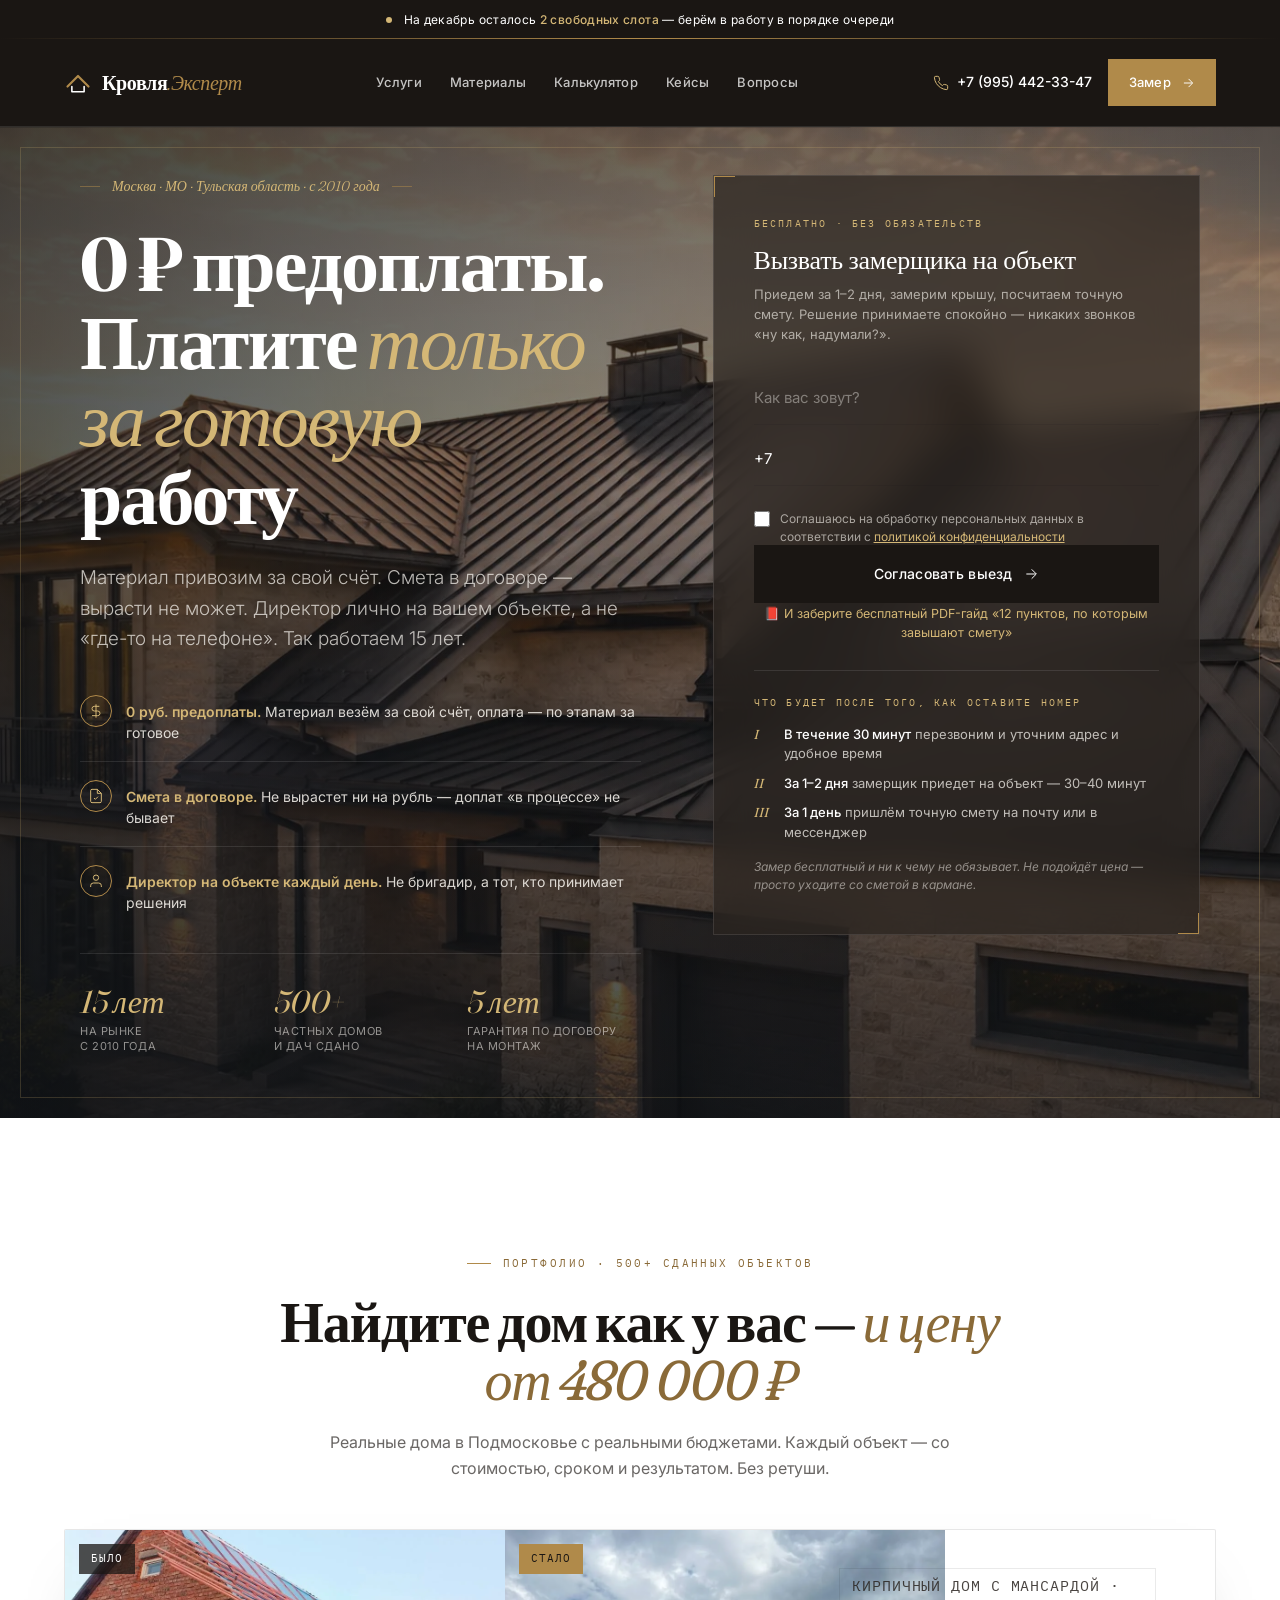
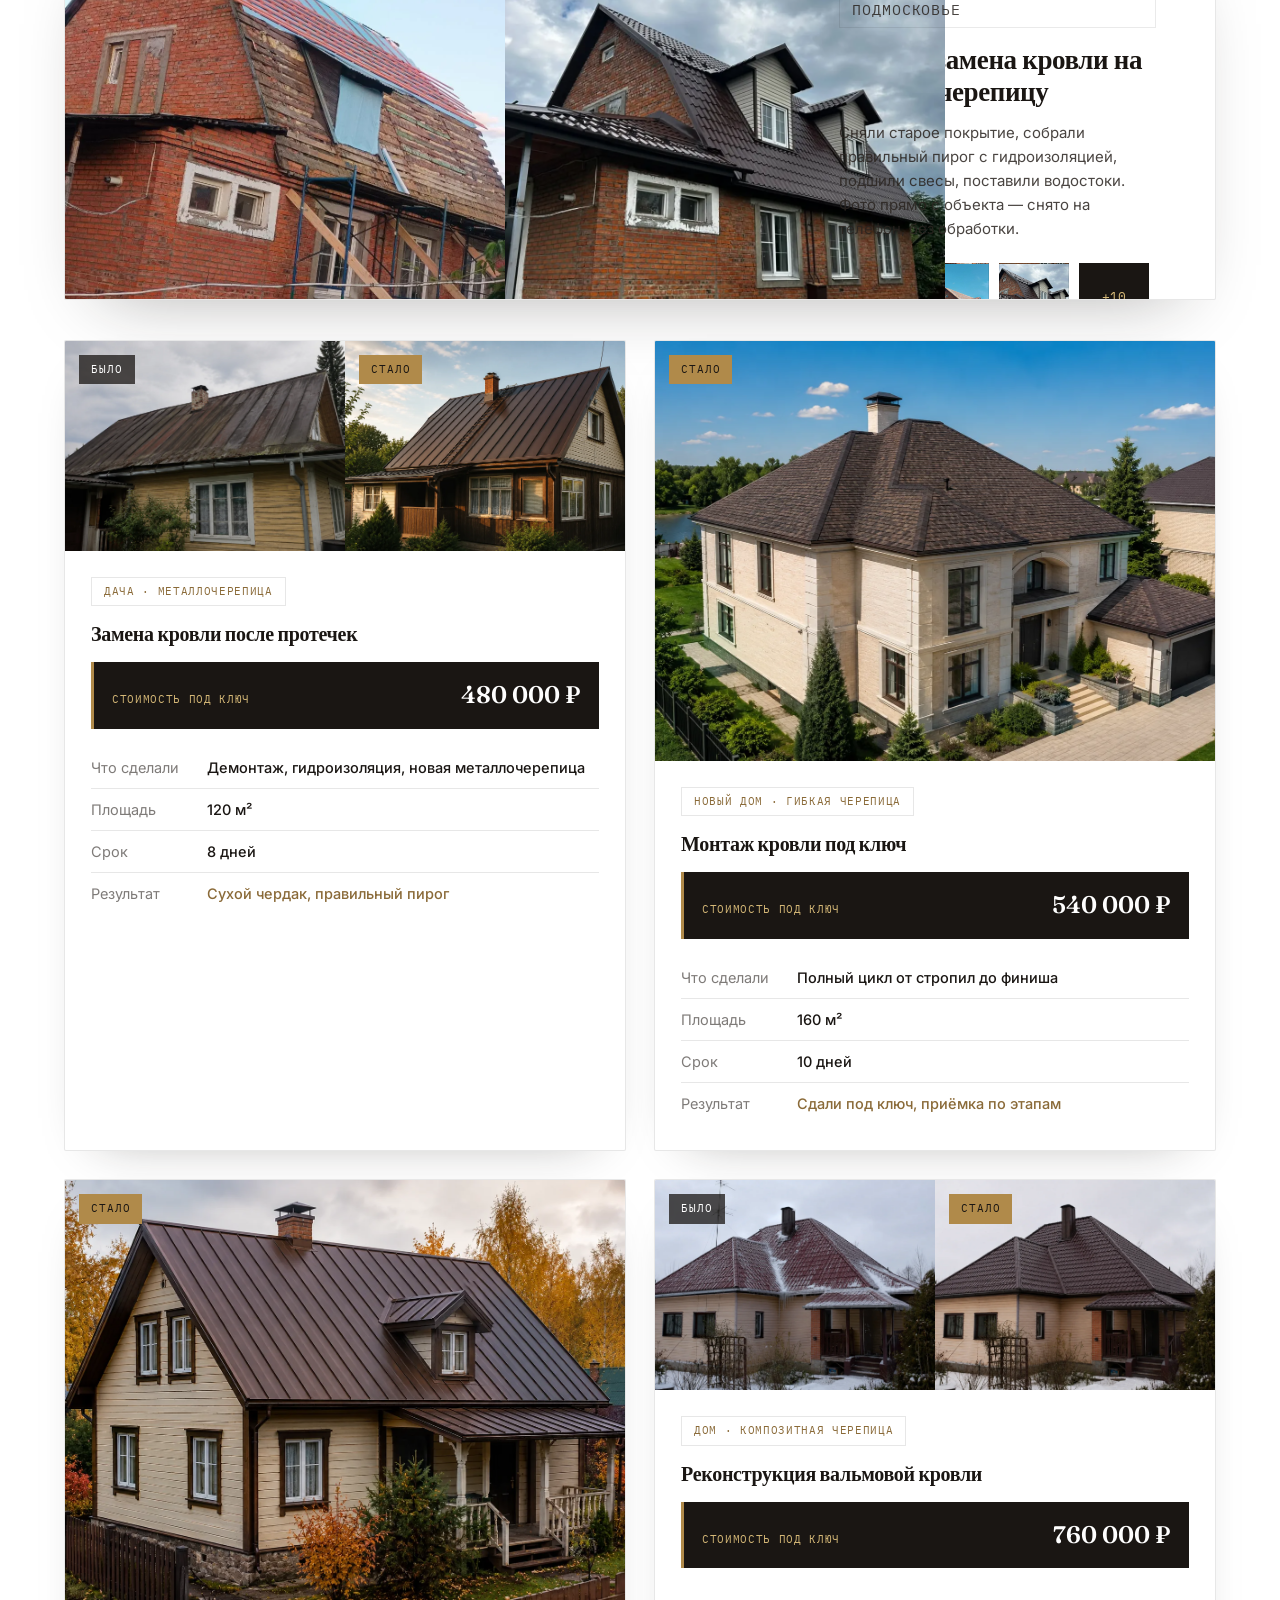
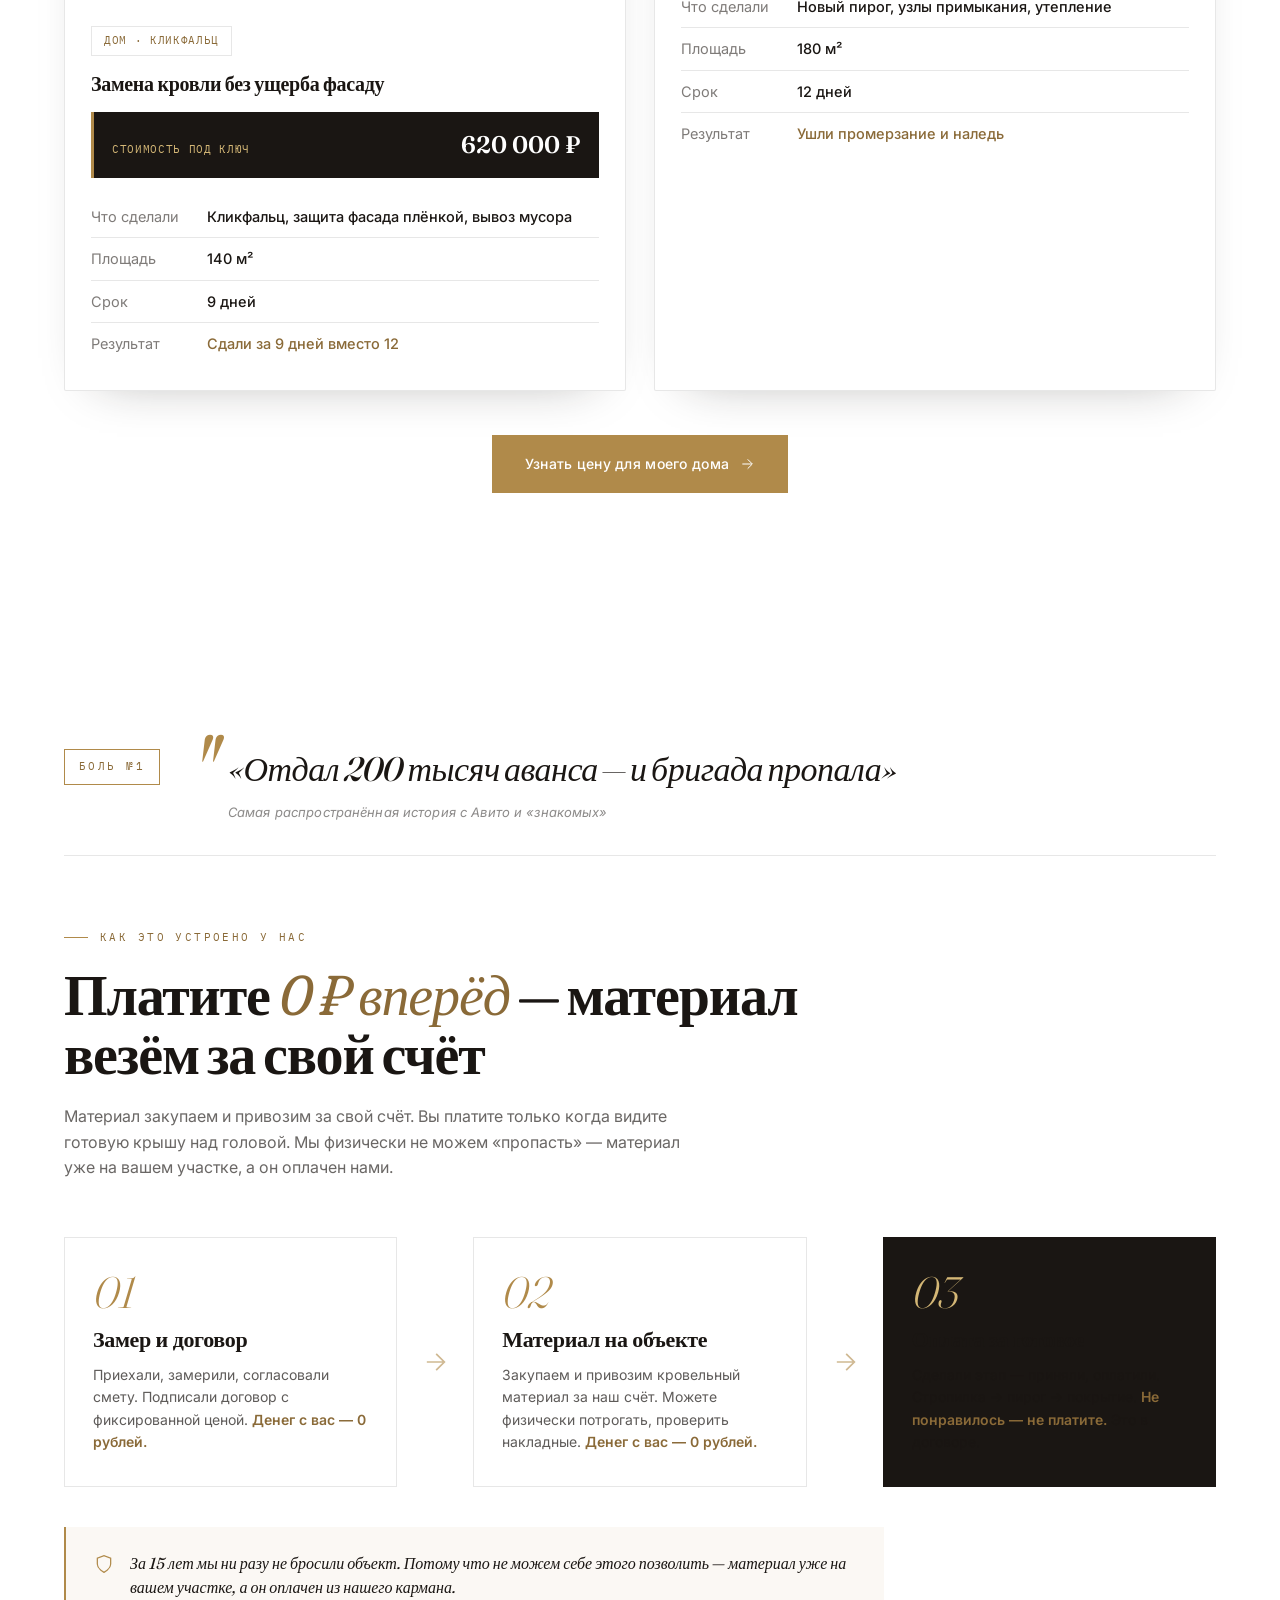
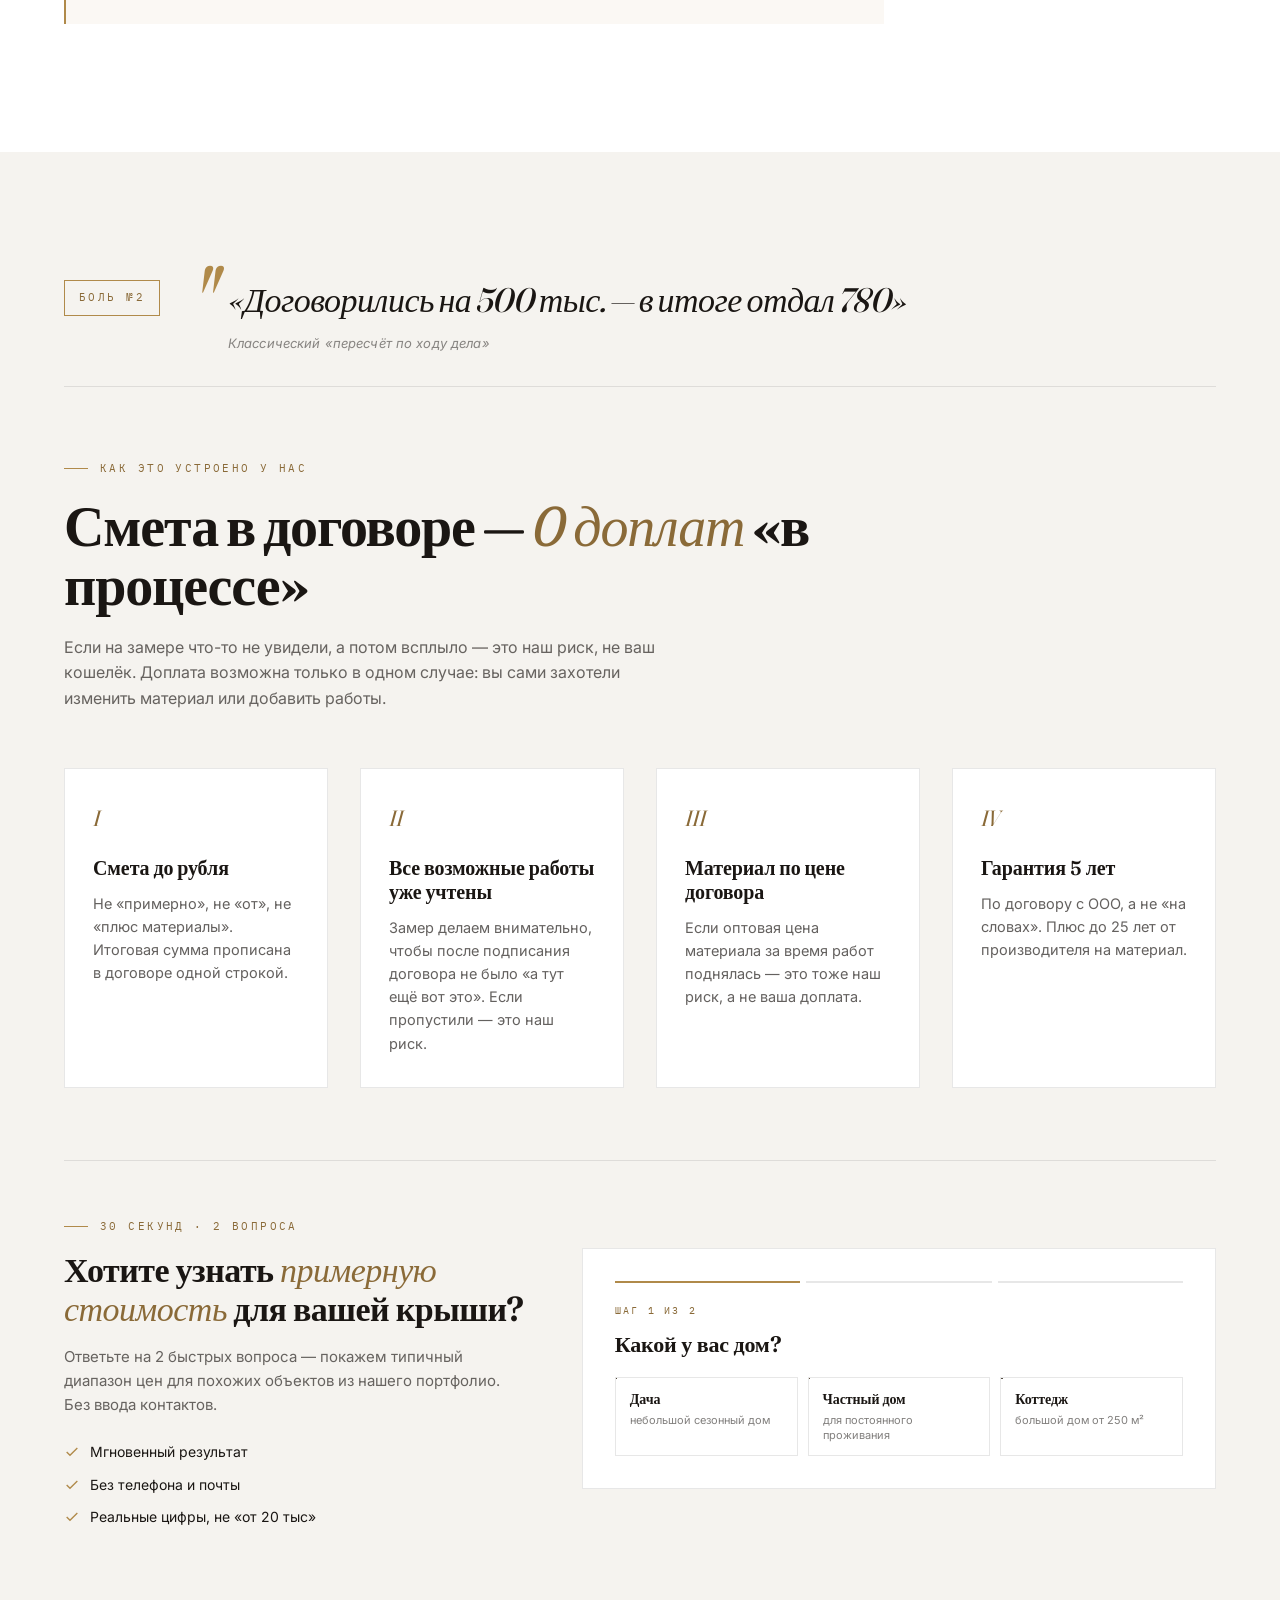
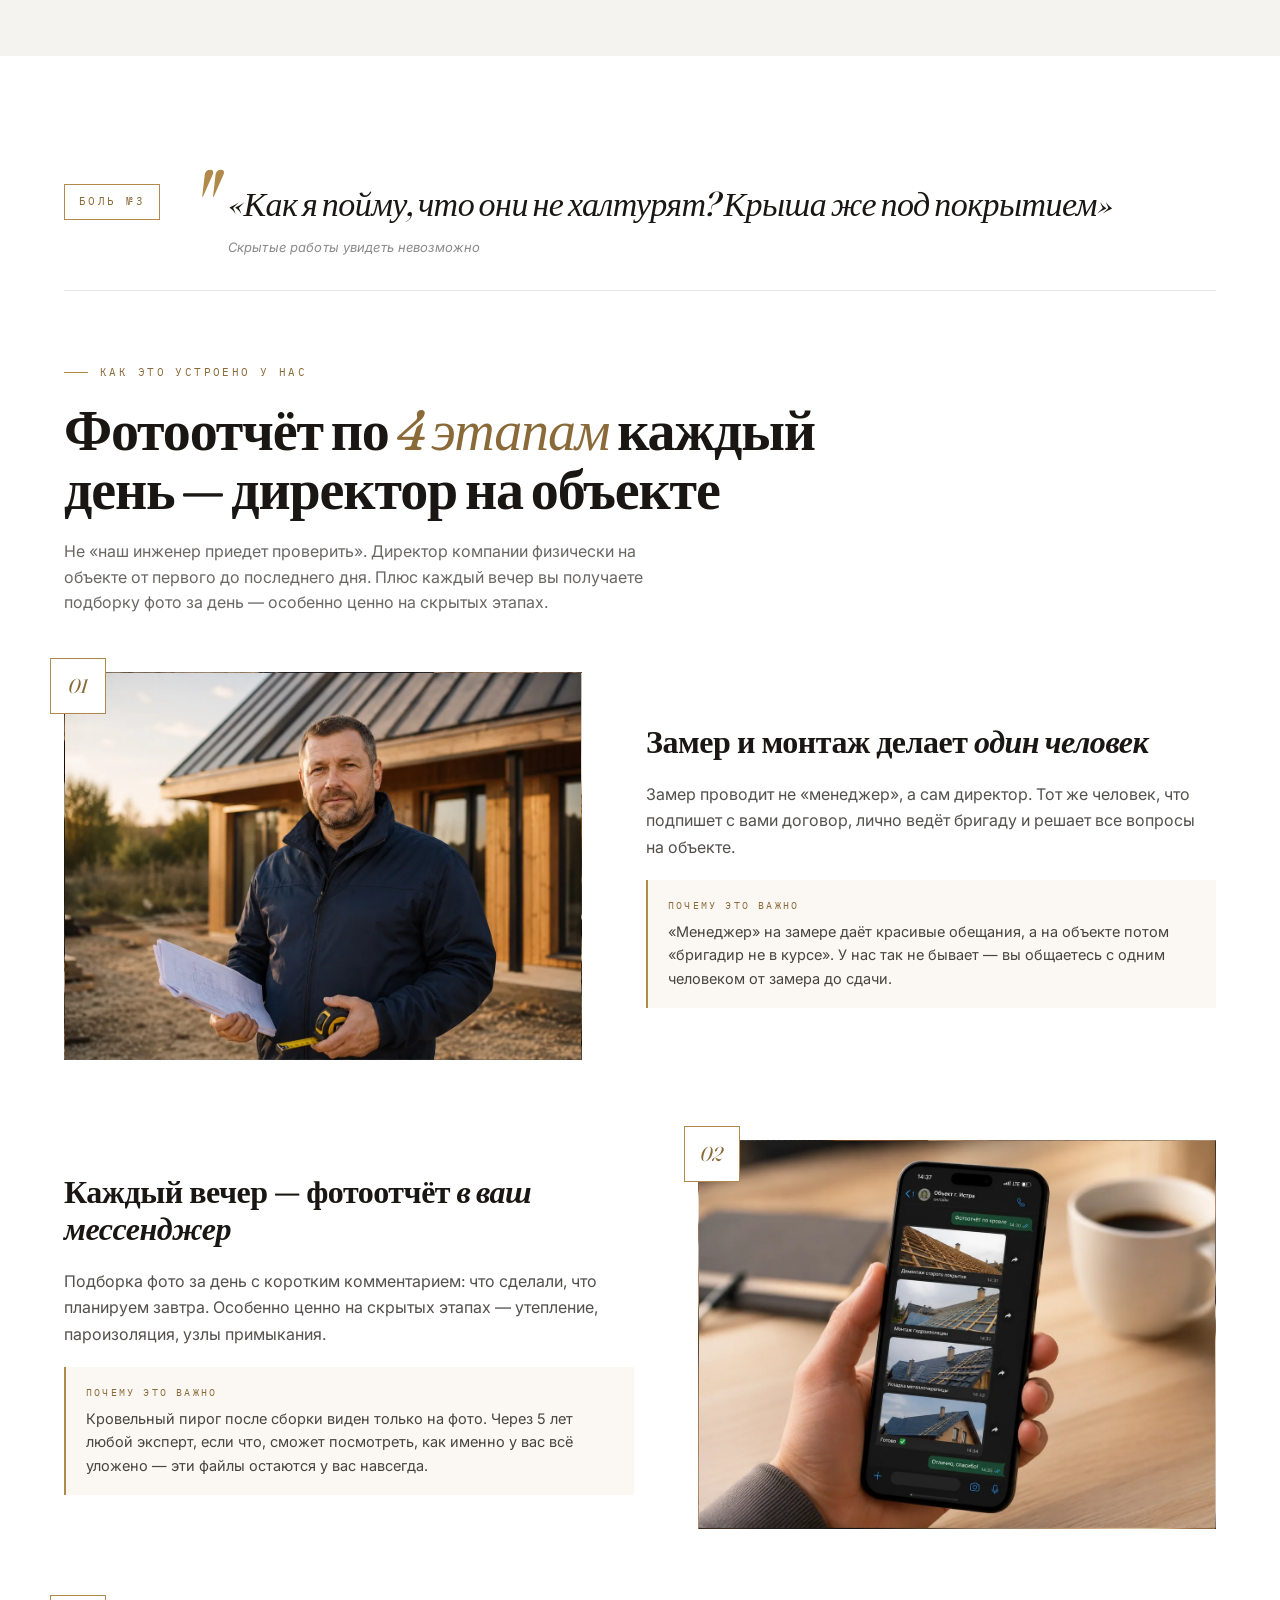
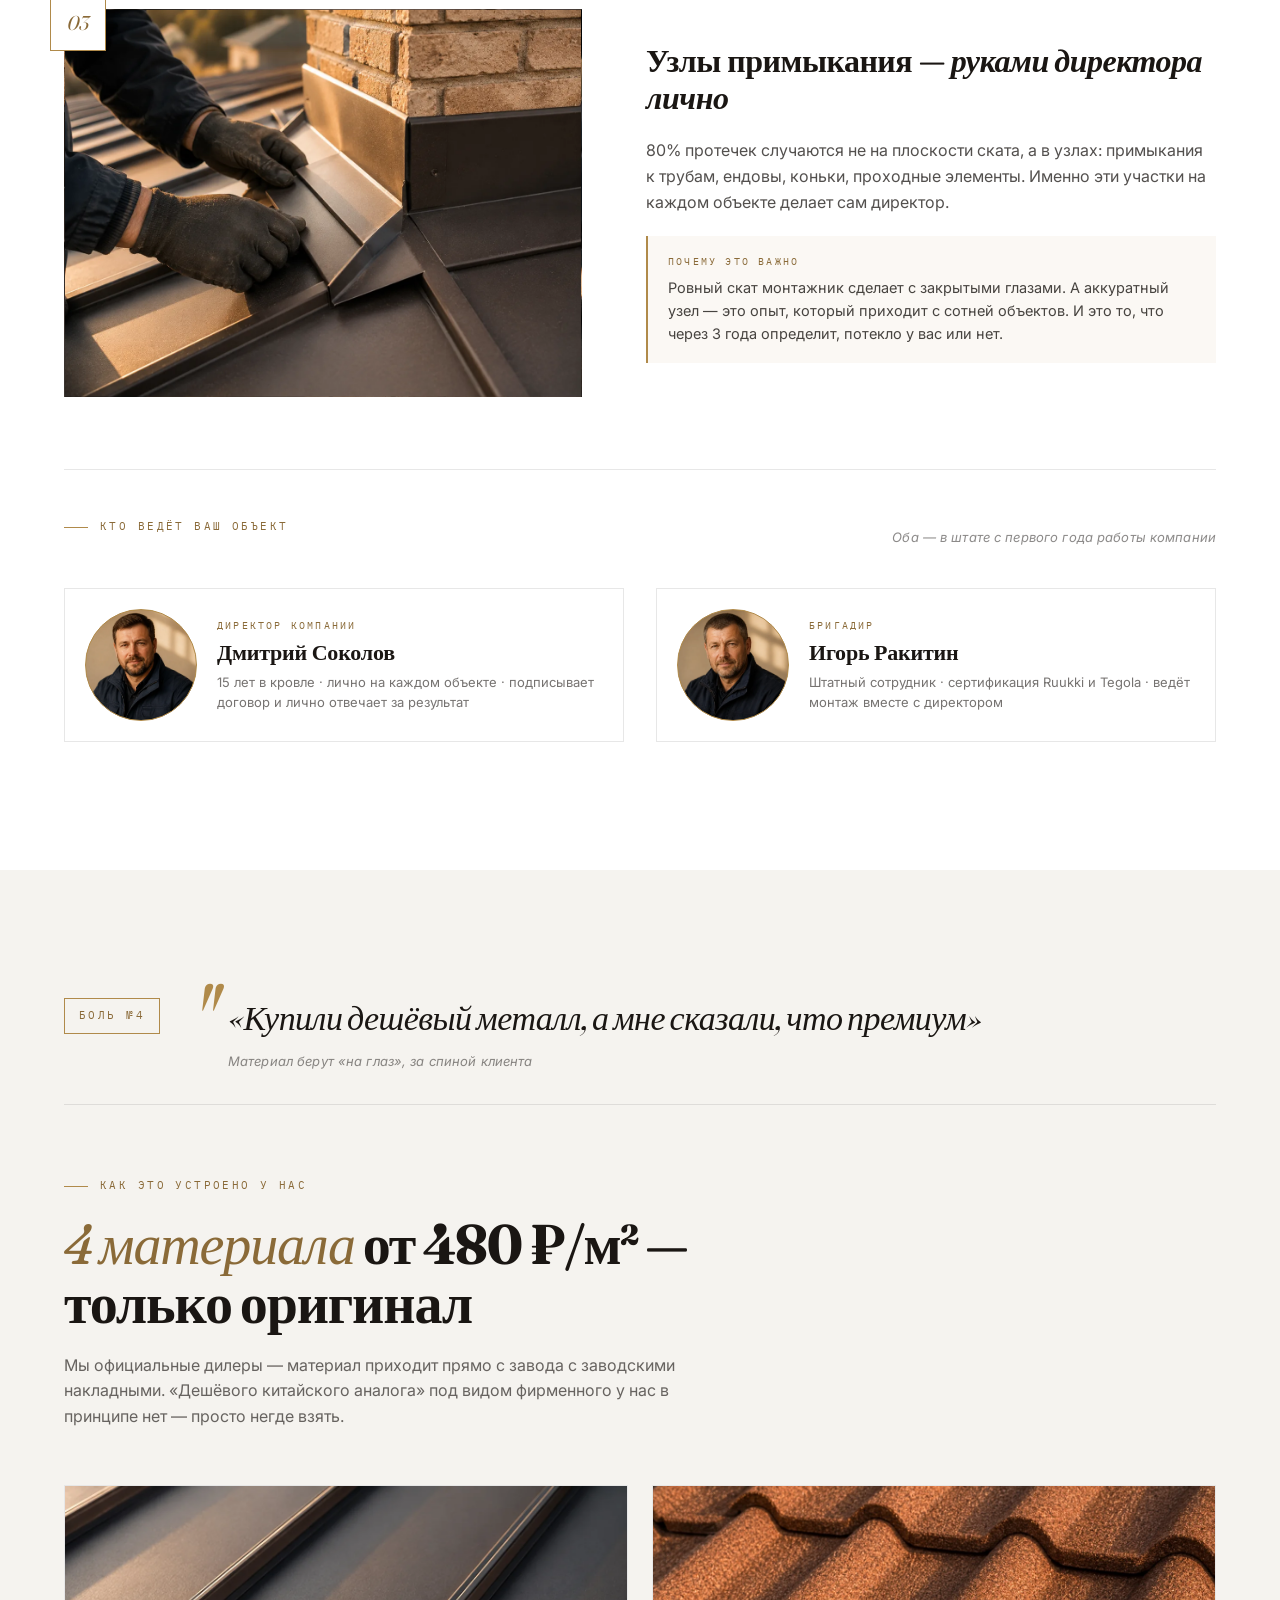
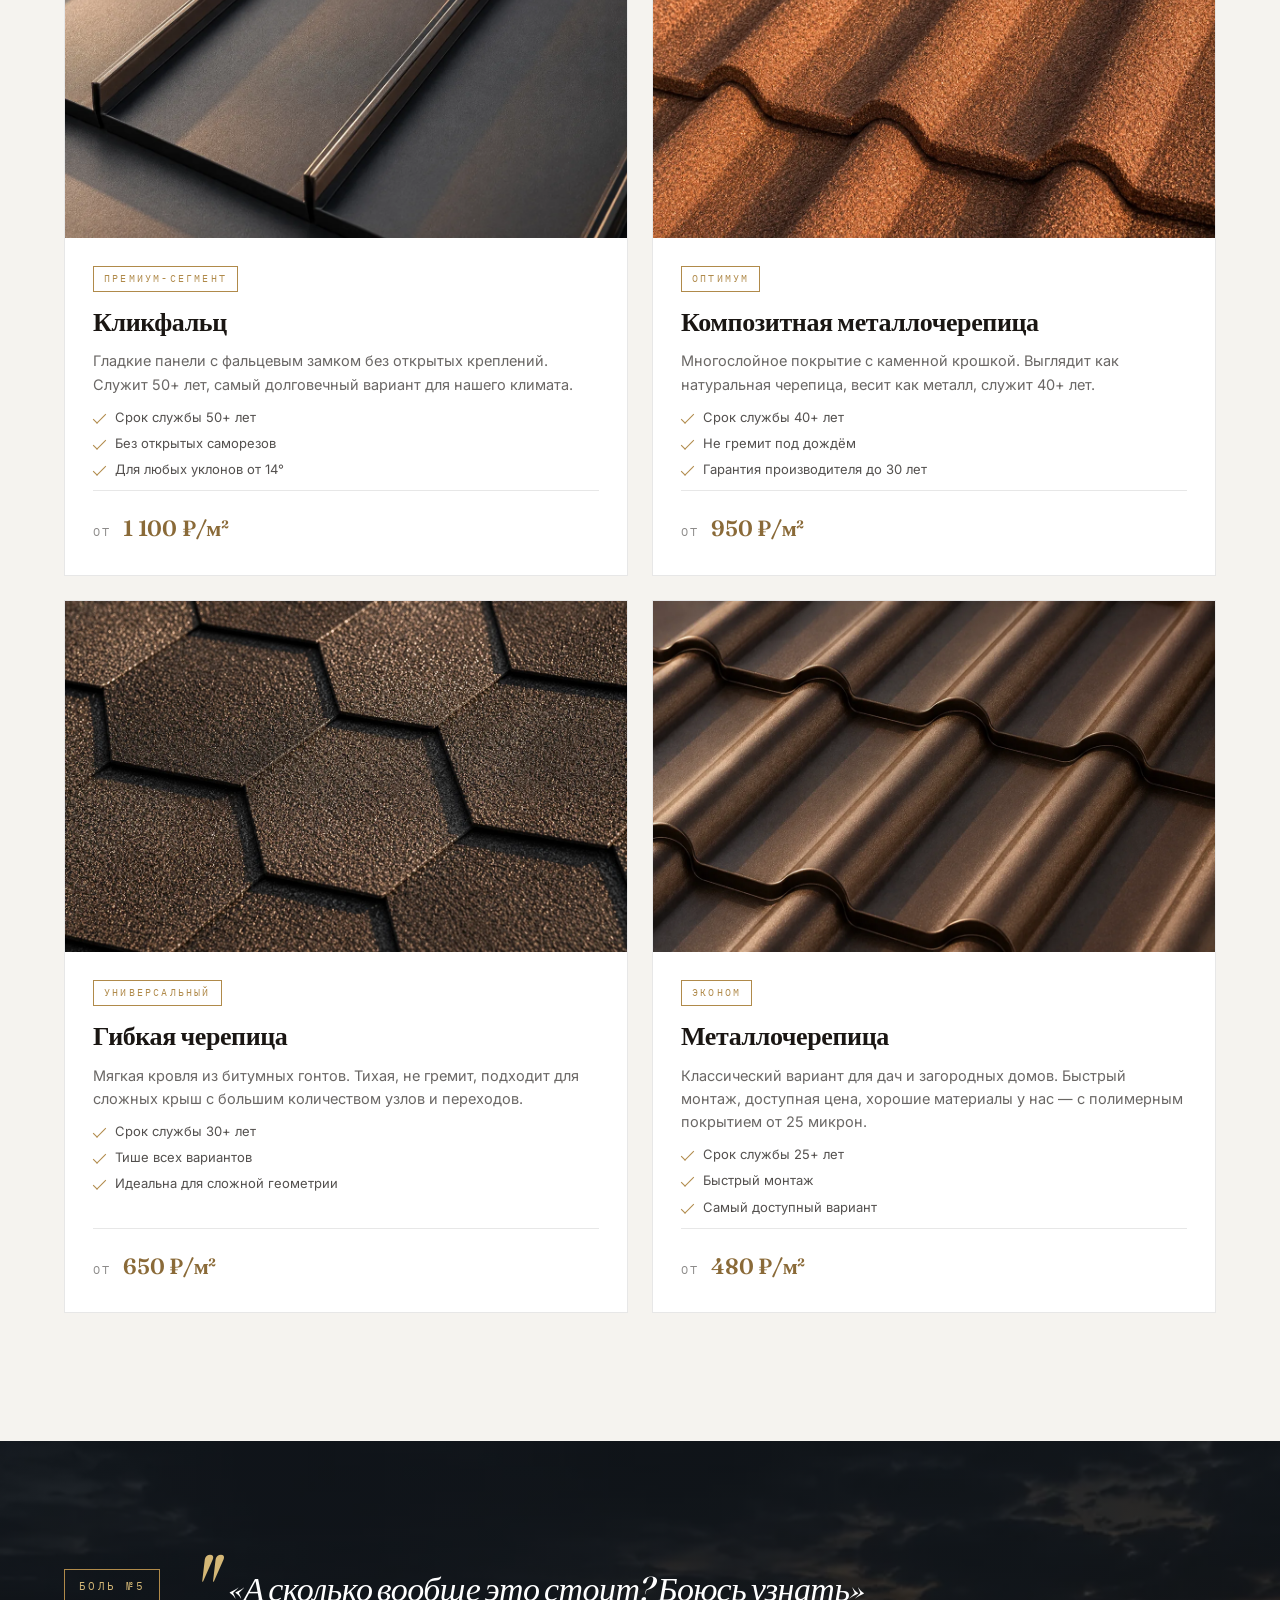
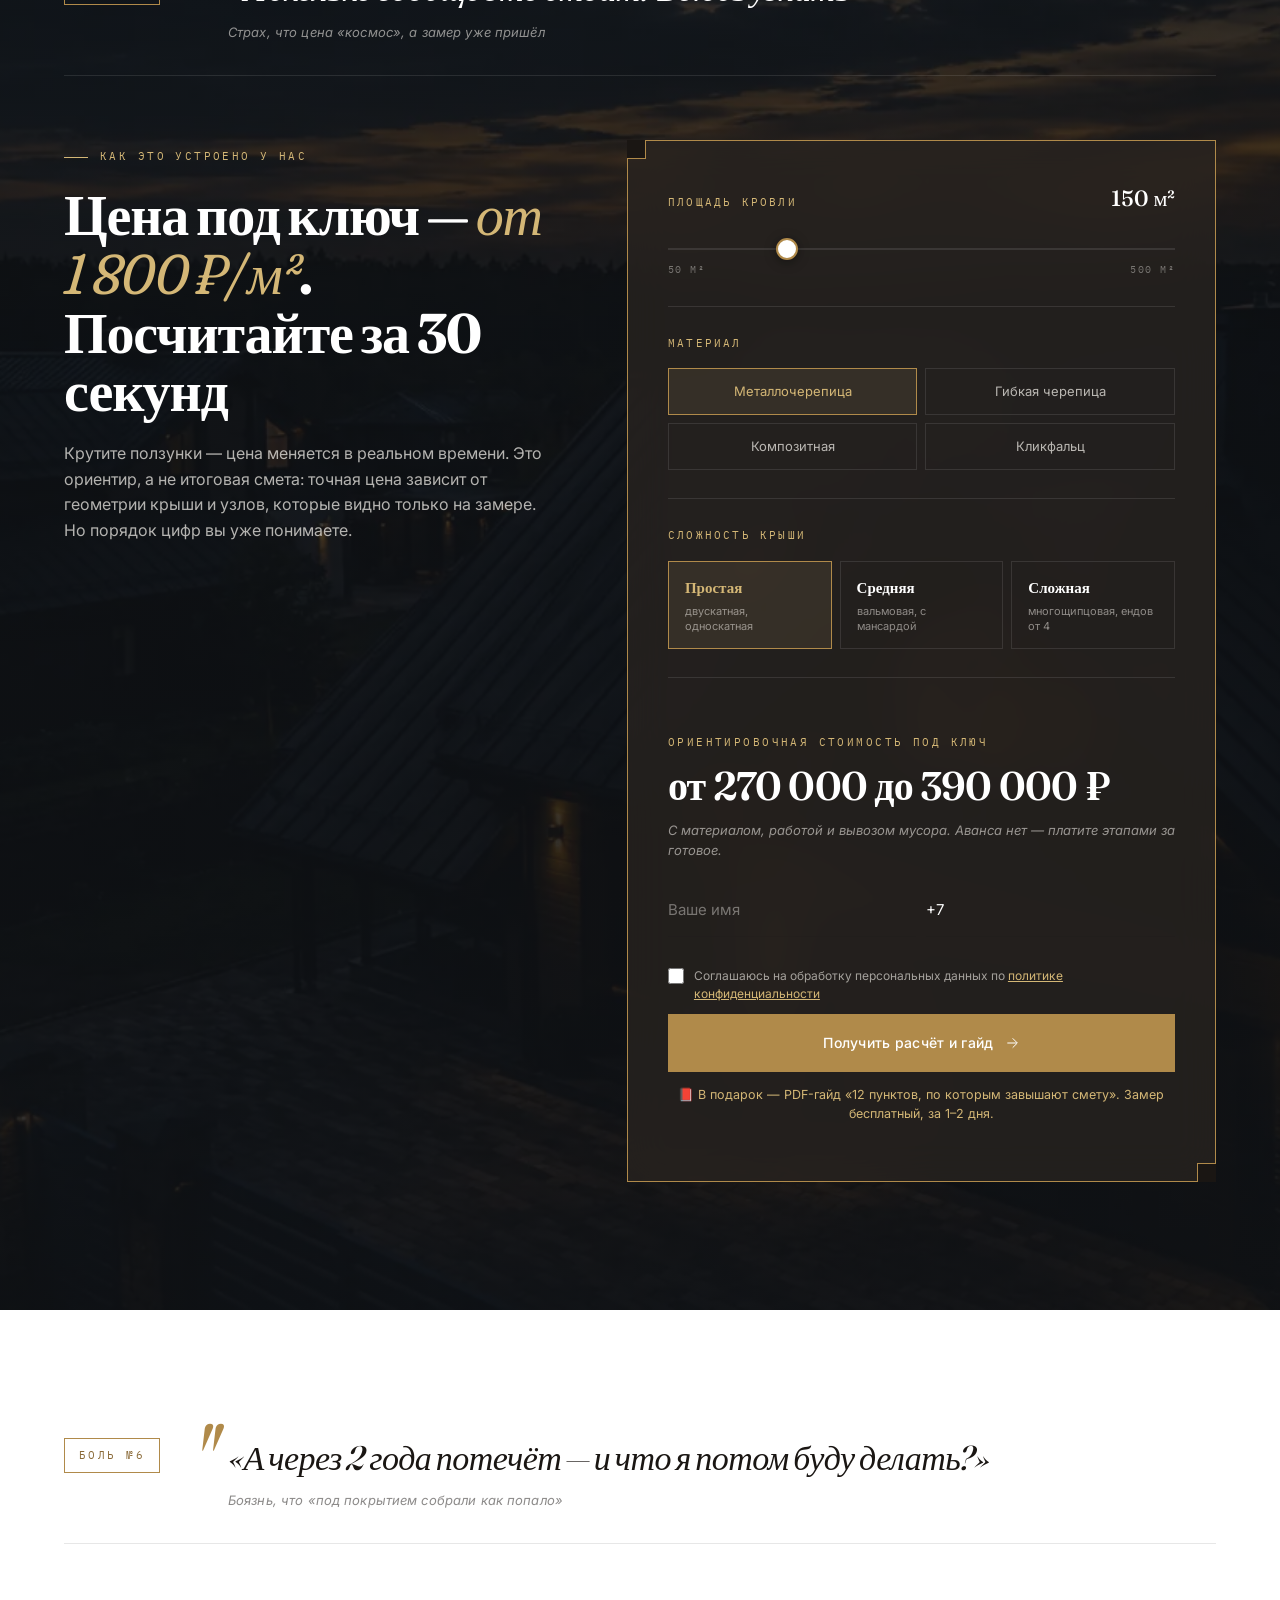
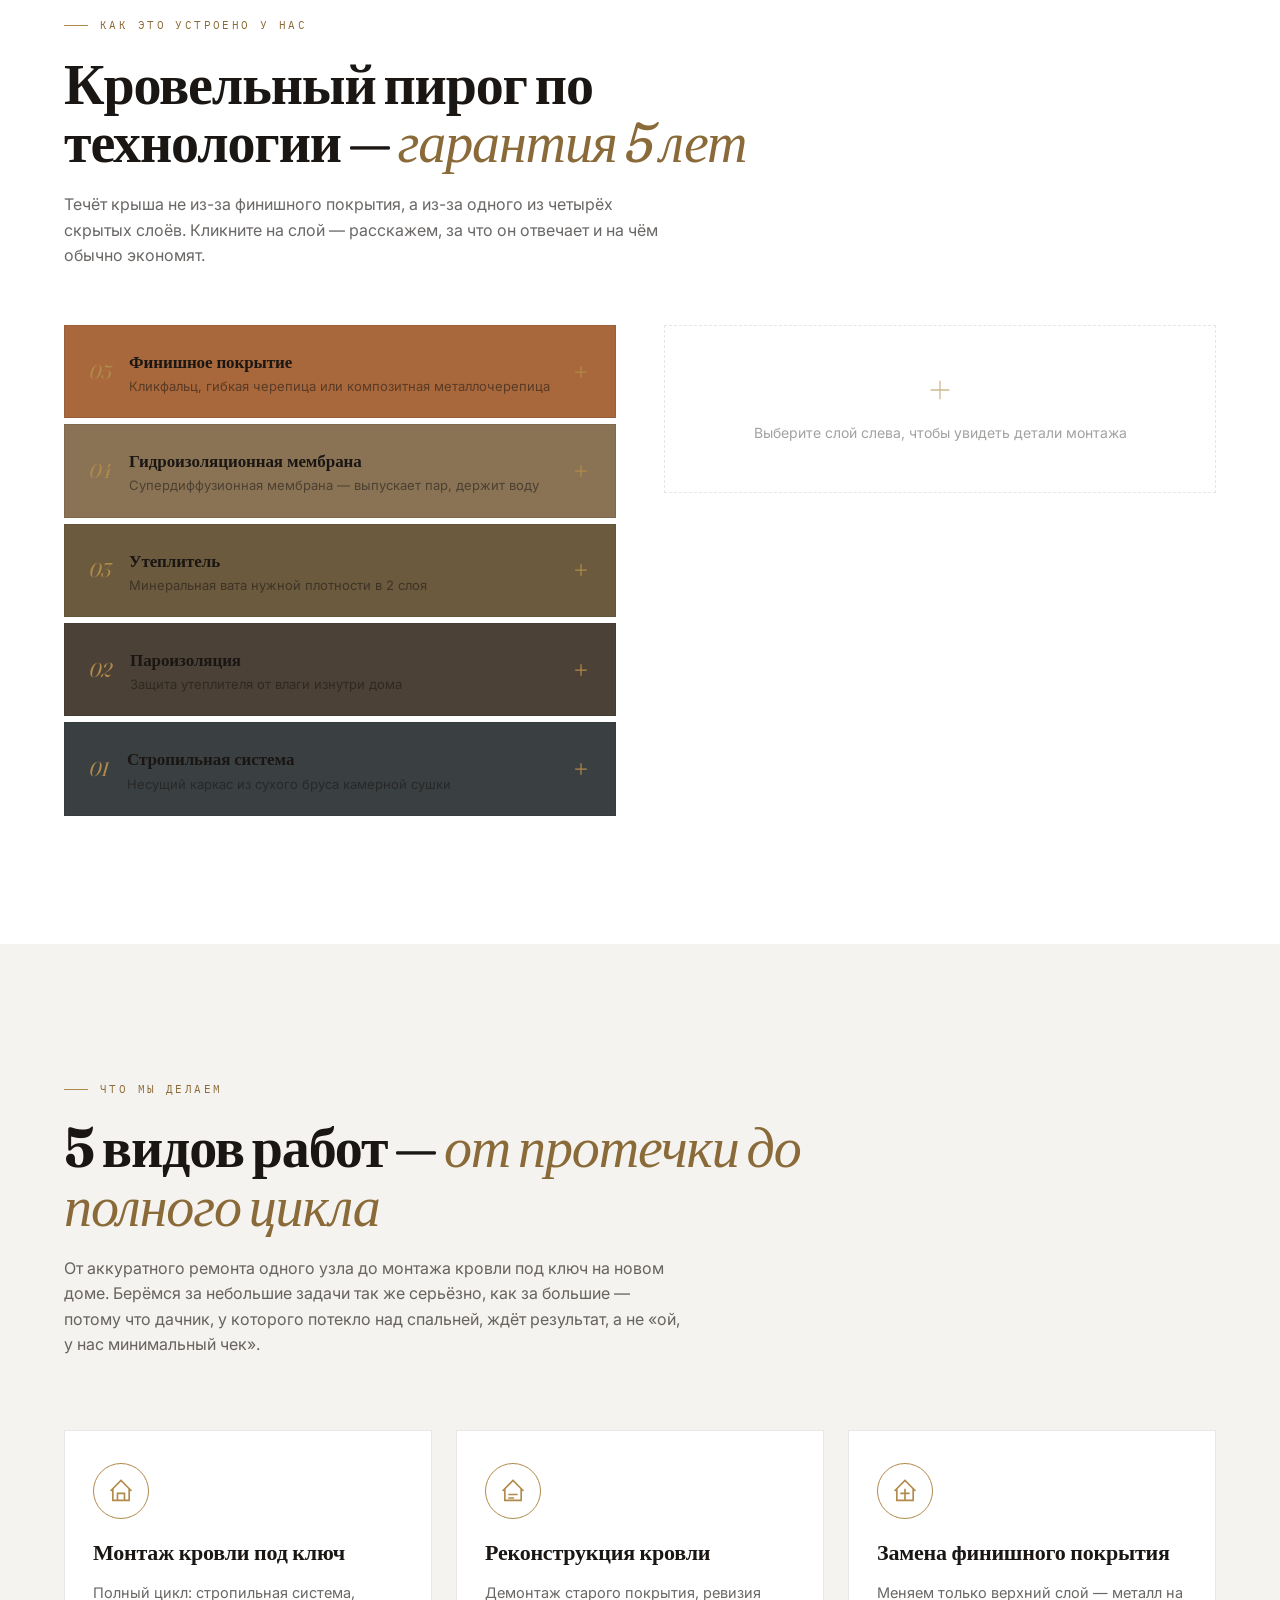
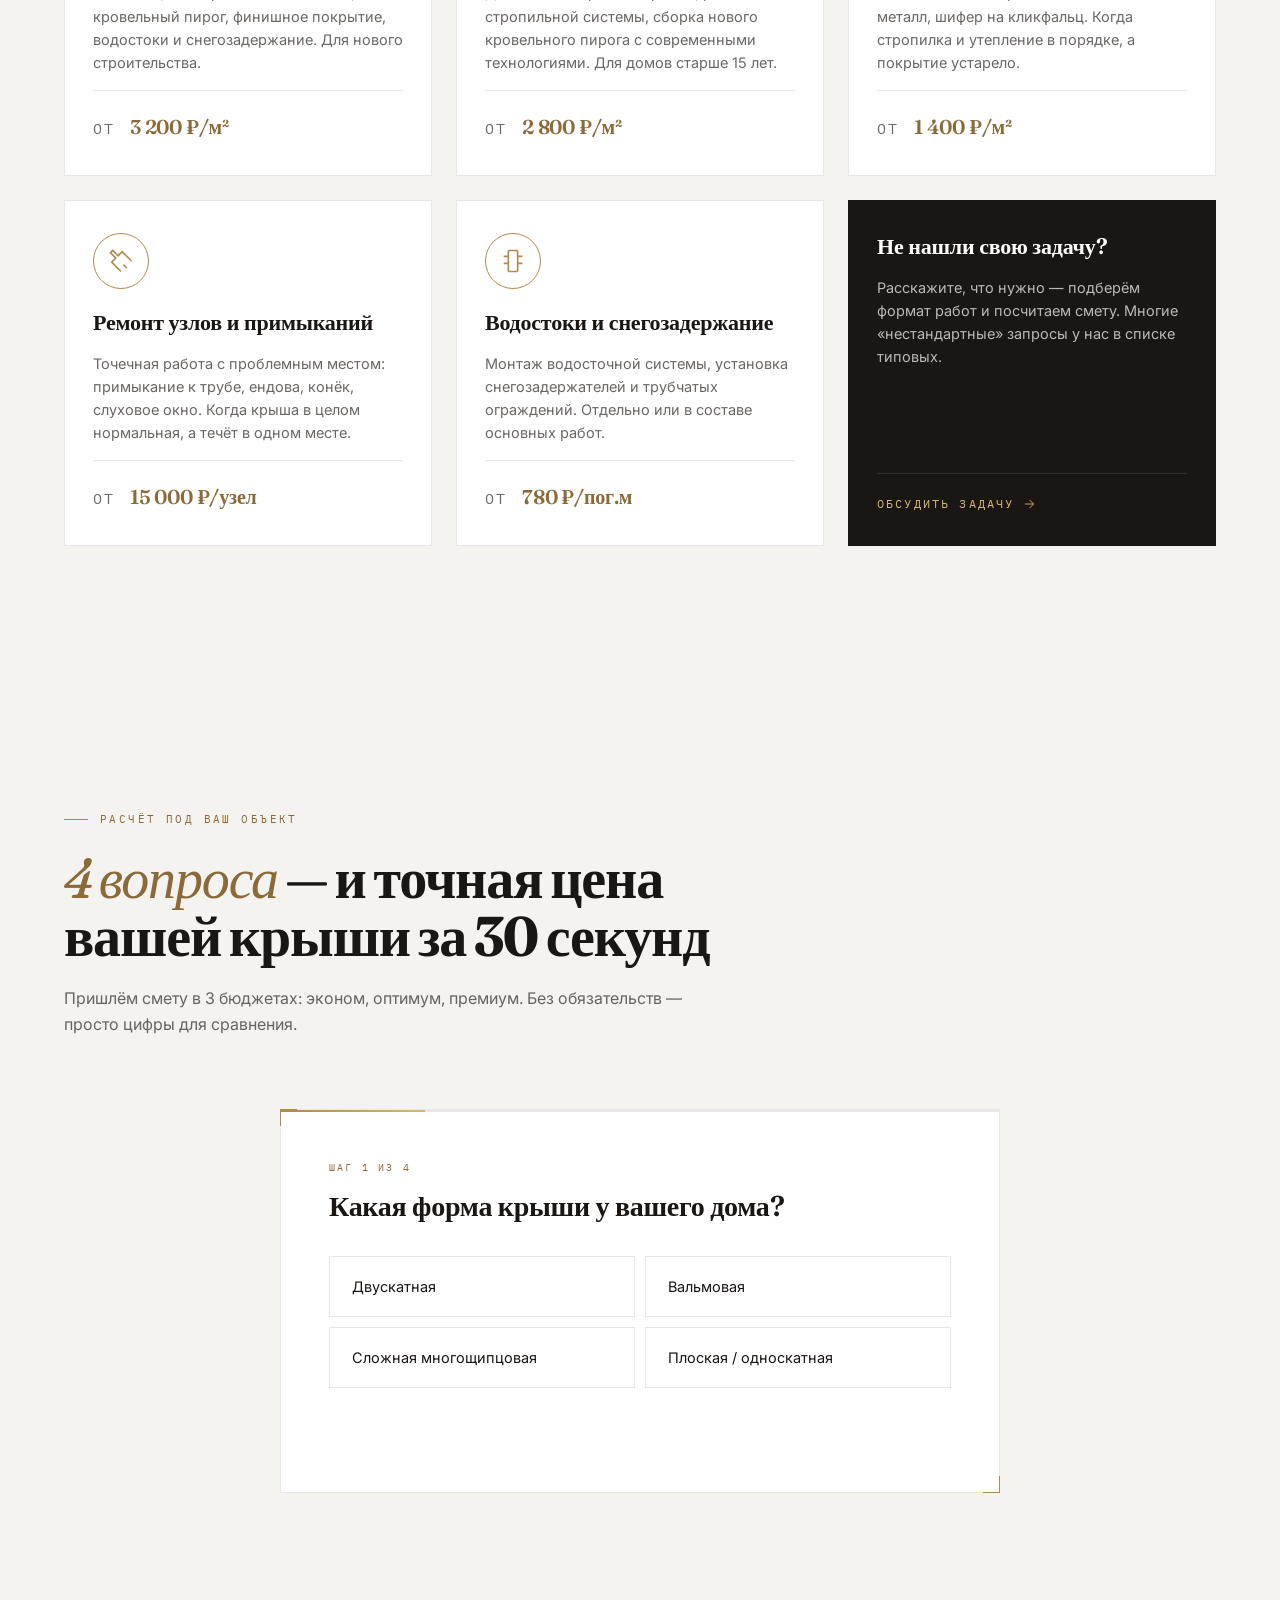
==== commit 375ba15d: "Add files via upload" ====
--- a/index.html
+++ b/index.html
@@ -80,6 +80,18 @@
 
   <!-- Выпадающее меню на мобильных -->
   <div class="header-mobile-menu" data-mobile-menu>
+    <div class="header-mobile-top">
+      <a href="#top" class="header-logo" data-mobile-home>
+        <svg width="28" height="28" viewBox="0 0 32 32" fill="none" aria-hidden="true">
+          <path d="M4 20 16 8l12 12" stroke="var(--gold)" stroke-width="2.5" stroke-linecap="round" stroke-linejoin="round"/>
+          <path d="M9 20v6h14v-6" stroke="currentColor" stroke-width="1.8" stroke-linecap="round" stroke-linejoin="round"/>
+        </svg>
+        <span class="header-logo-text">Кровля<em>.Эксперт</em></span>
+      </a>
+      <button class="header-mobile-close" data-mobile-close aria-label="Закрыть меню">
+        <svg width="22" height="22" viewBox="0 0 24 24" fill="none" stroke="currentColor" stroke-width="1.8"><path d="M18 6 6 18M6 6l12 12"/></svg>
+      </button>
+    </div>
     <a href="#services">Услуги</a>
     <a href="#materials">Материалы</a>
     <a href="#calculator">Калькулятор</a>
--- a/styles.css
+++ b/styles.css
@@ -433,7 +433,7 @@
   left: 0;
   right: 0;
   background: var(--ink);
-  padding: 88px 24px 40px;
+  padding: 16px 24px 40px;
   display: flex;
   flex-direction: column;
   gap: 4px;
@@ -2941,3 +2941,26 @@
 .thanks-guide-body p { font-size: 13px; color: rgba(251,248,242,0.6); margin: 0; }
 .thanks-guide .btn { margin-top: 0; white-space: nowrap; }
 @media (max-width: 520px){ .thanks-guide { flex-direction: column; text-align: center; } }
+
+/* Верхняя строка мобильного меню: логотип + крестик */
+.header-mobile-top {
+  display: flex;
+  align-items: center;
+  justify-content: space-between;
+  margin-bottom: 18px;
+  padding-bottom: 16px;
+  border-bottom: 1px solid var(--ink-line);
+}
+.header-mobile-top .header-logo { color: var(--cream); }
+.header-mobile-close {
+  width: 44px; height: 44px;
+  display: flex; align-items: center; justify-content: center;
+  background: rgba(255,255,255,0.06);
+  border: 1px solid var(--ink-line);
+  border-radius: 50%;
+  color: var(--cream);
+  cursor: pointer;
+  transition: background 0.25s var(--ease-lux);
+  flex: 0 0 auto;
+}
+.header-mobile-close:hover { background: rgba(255,255,255,0.14); }
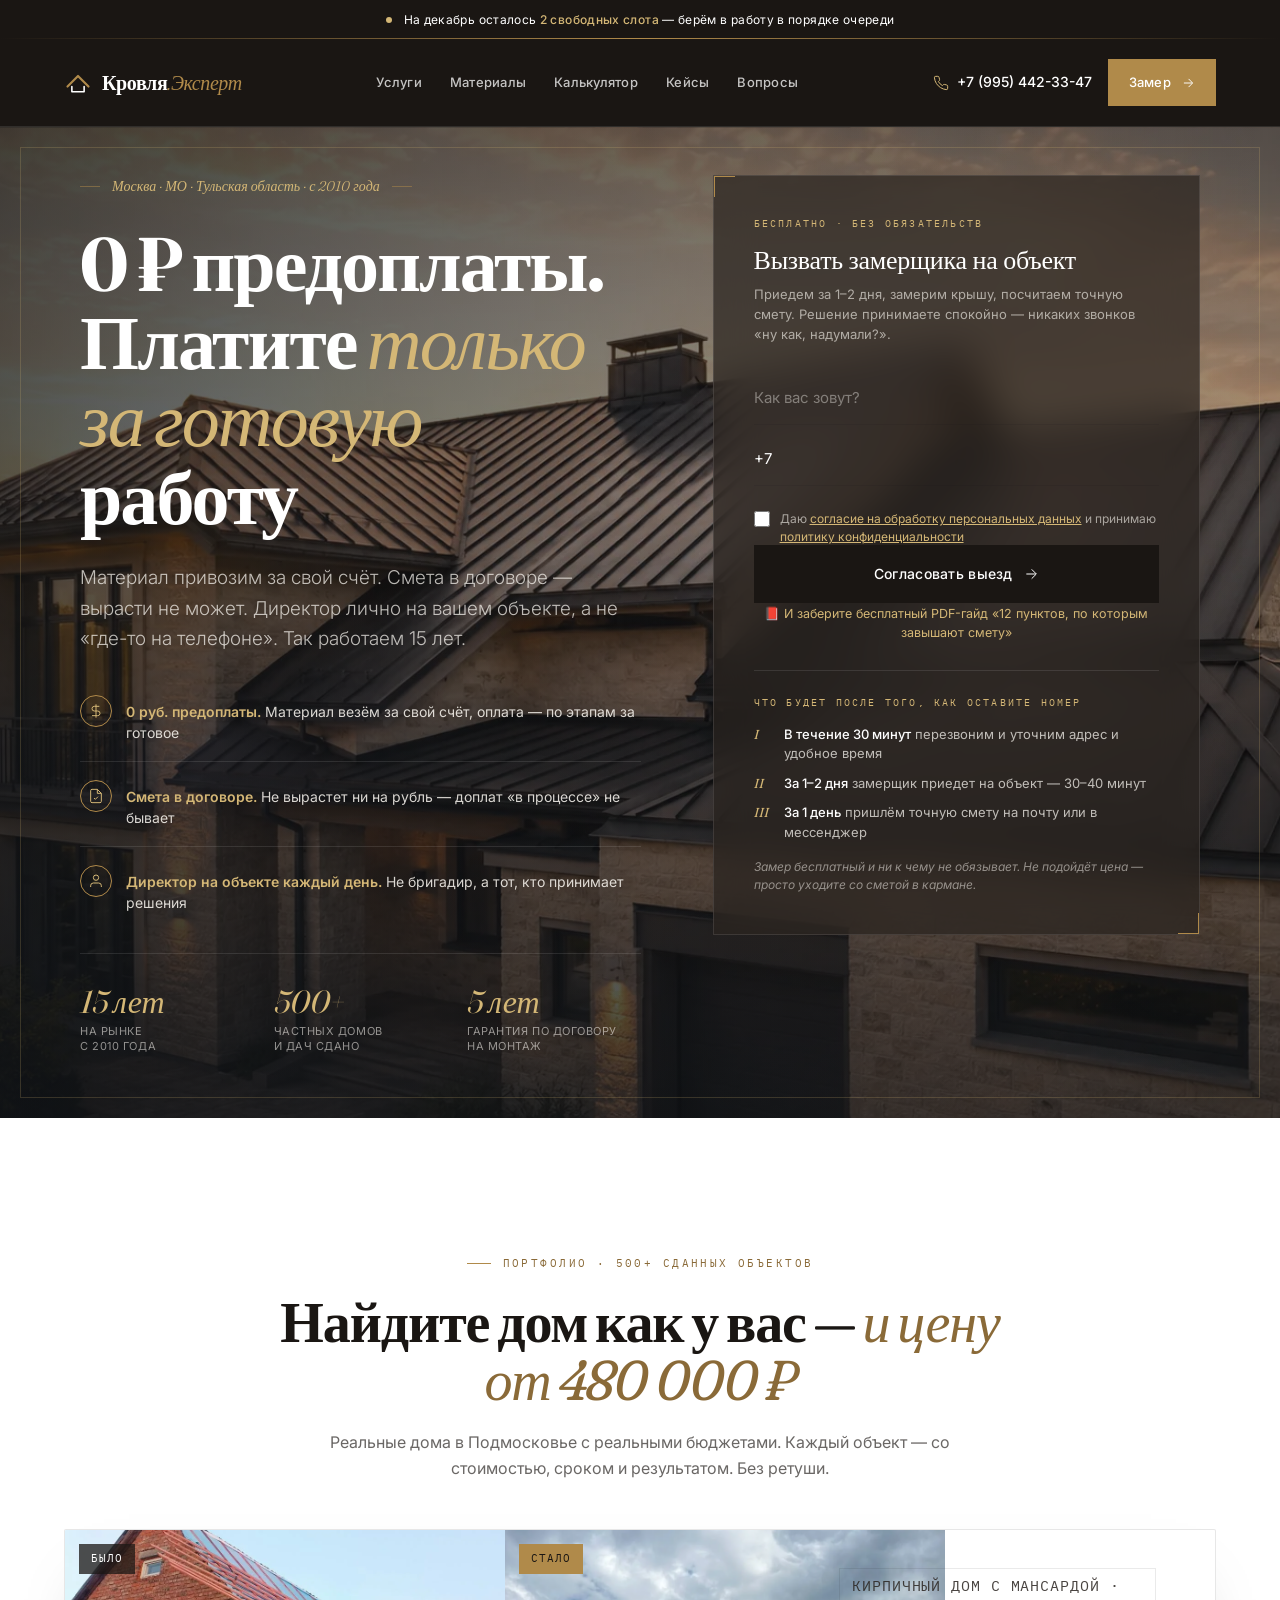
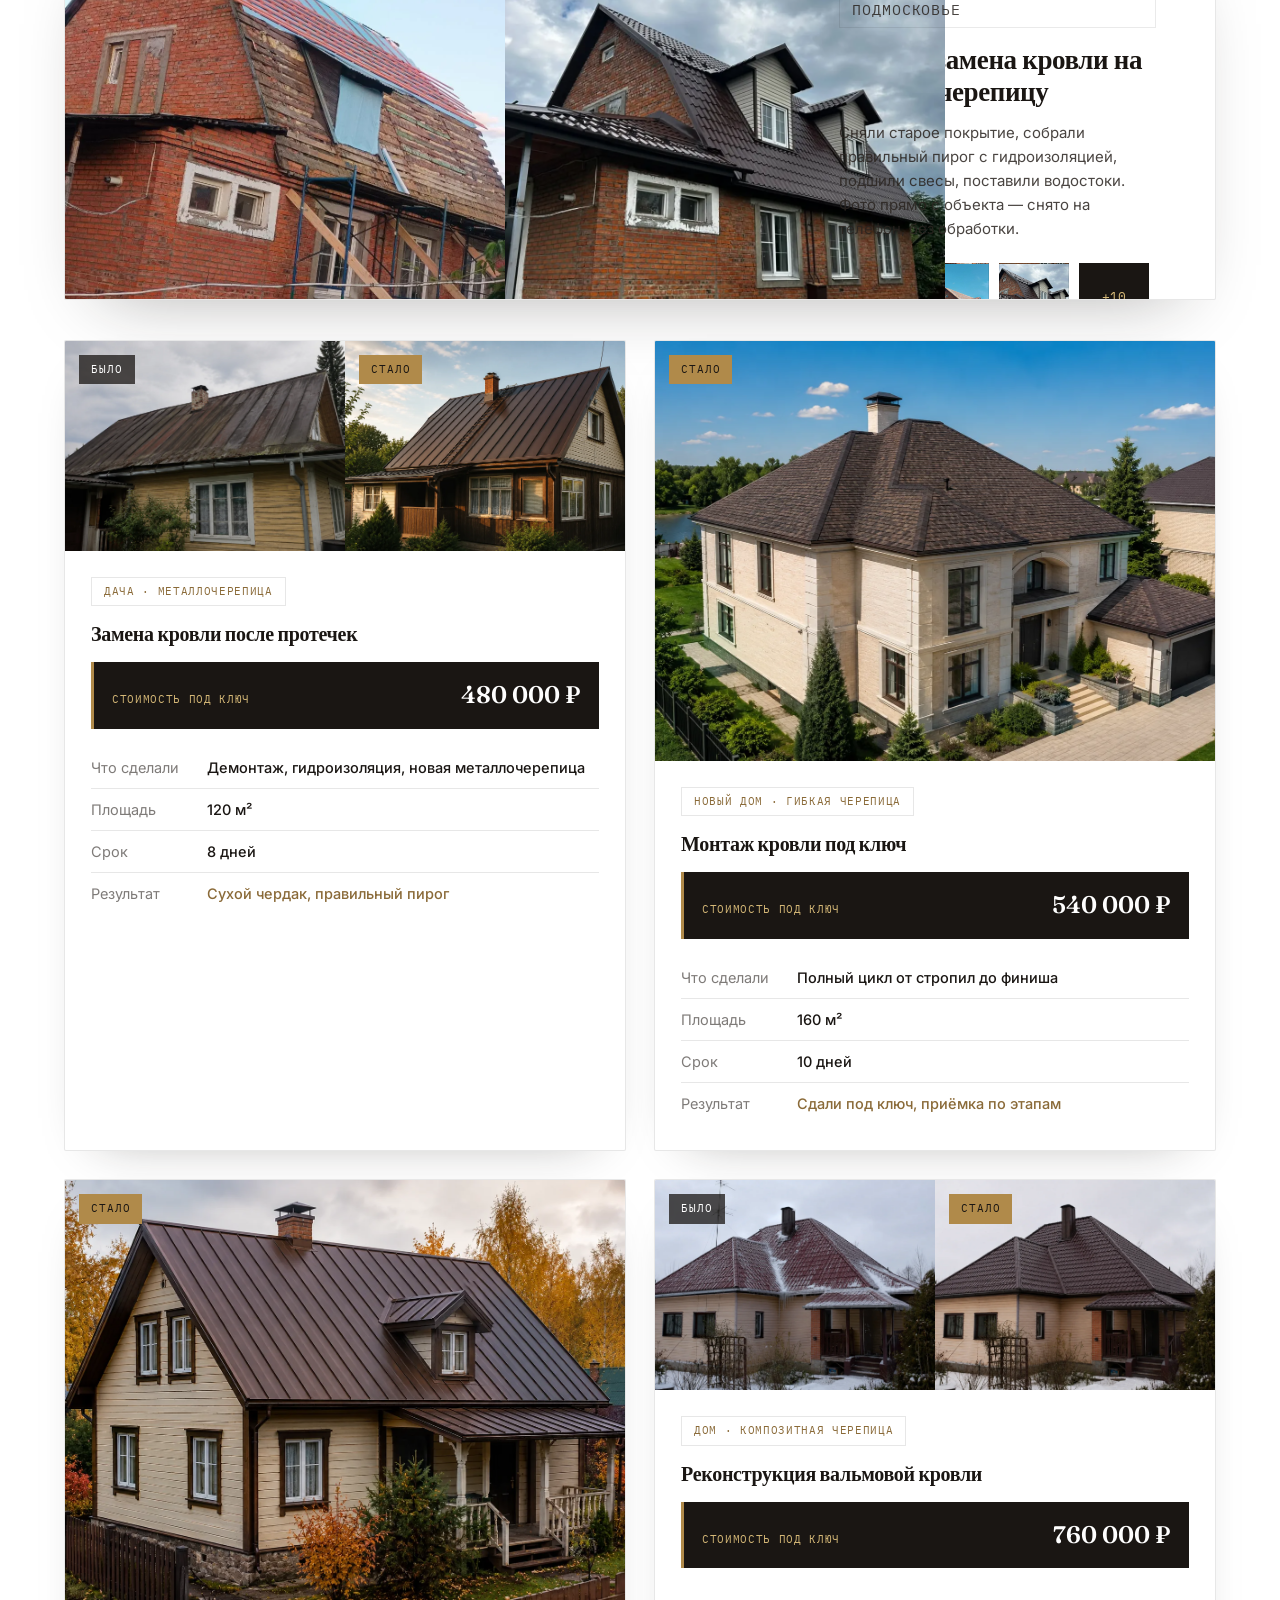
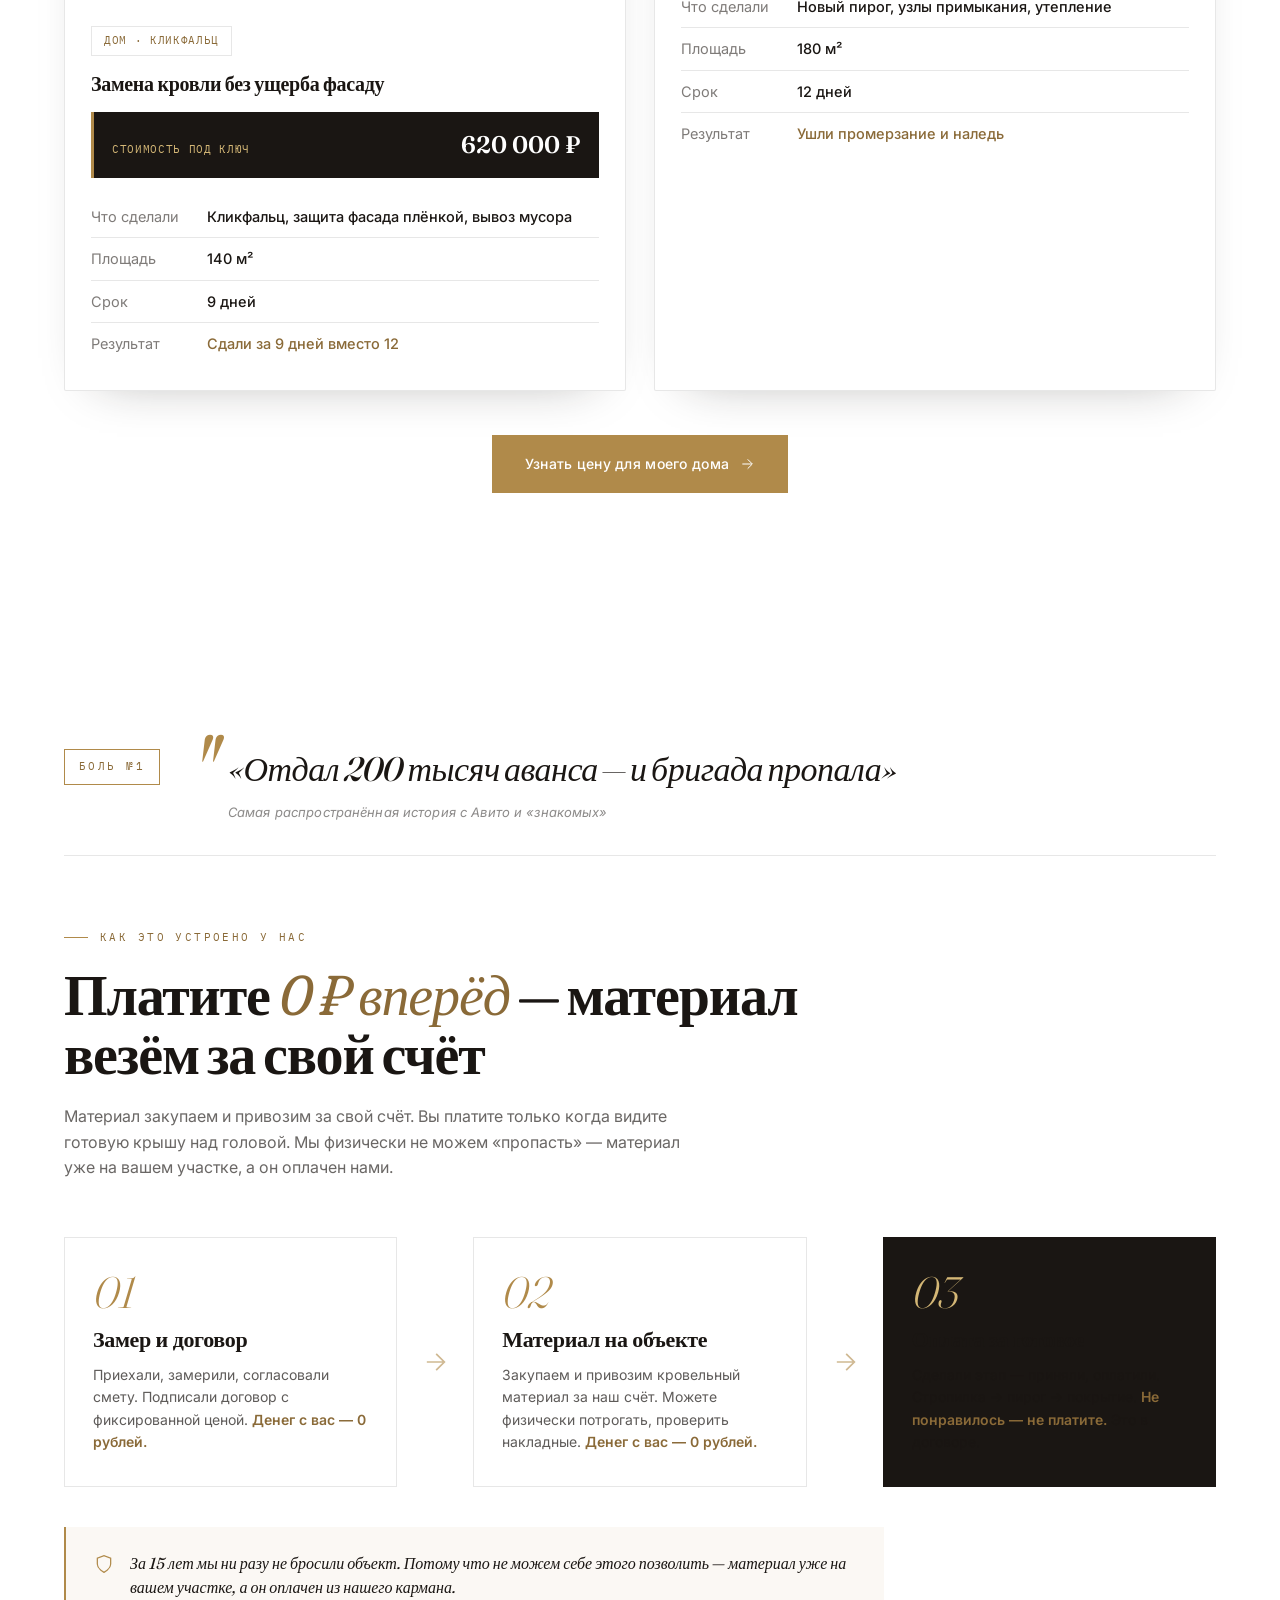
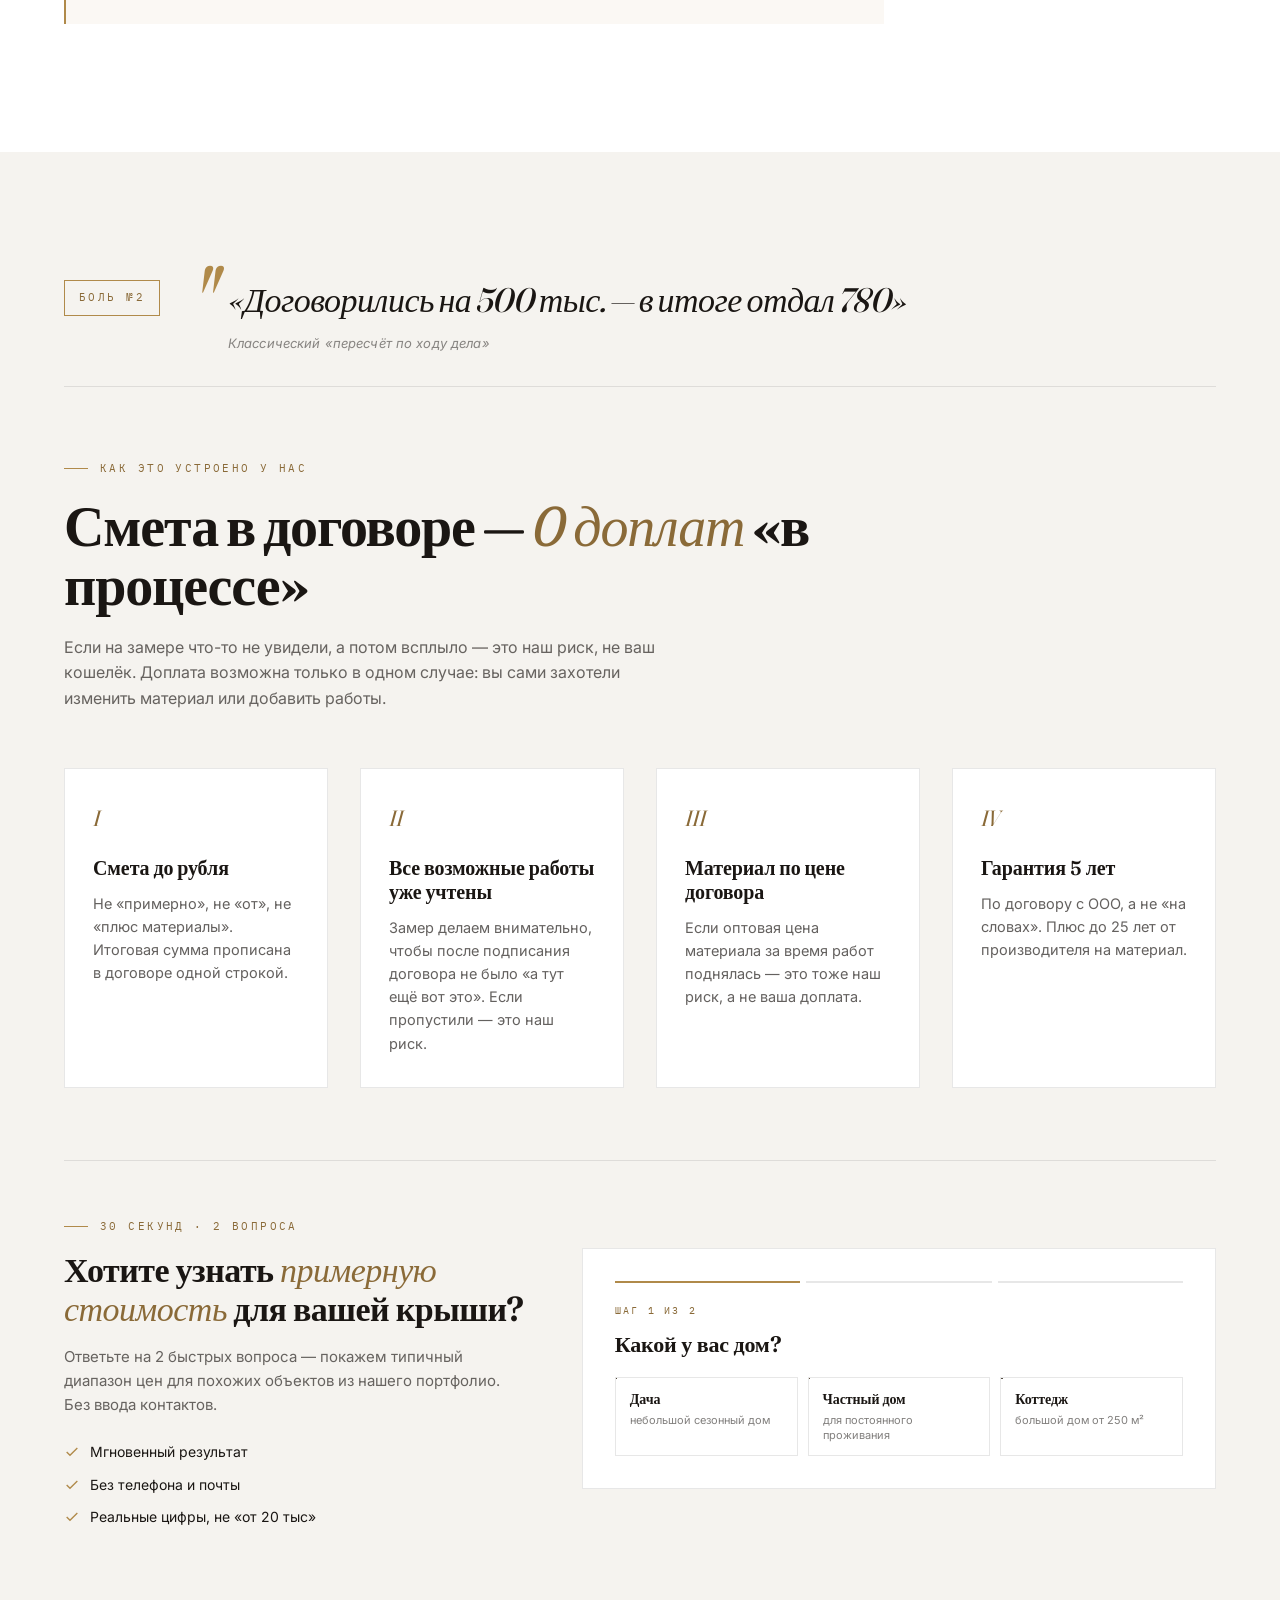
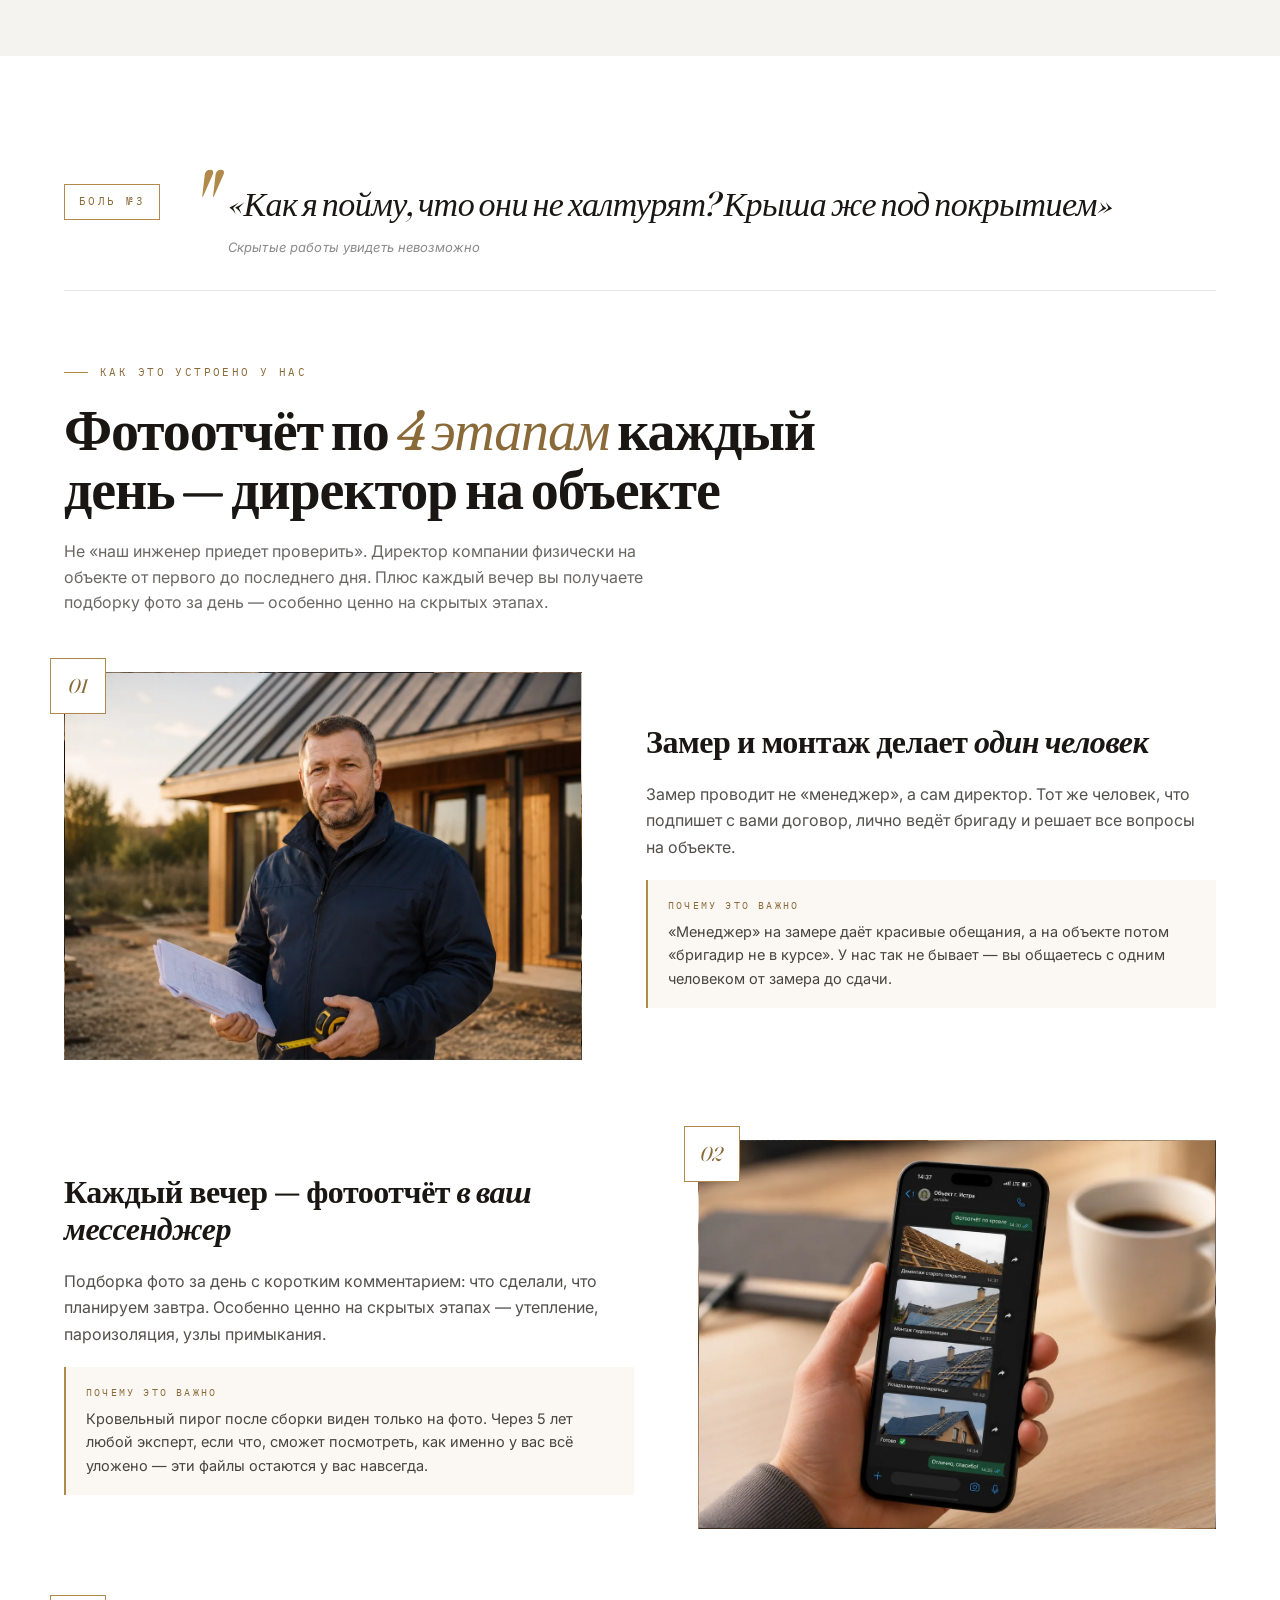
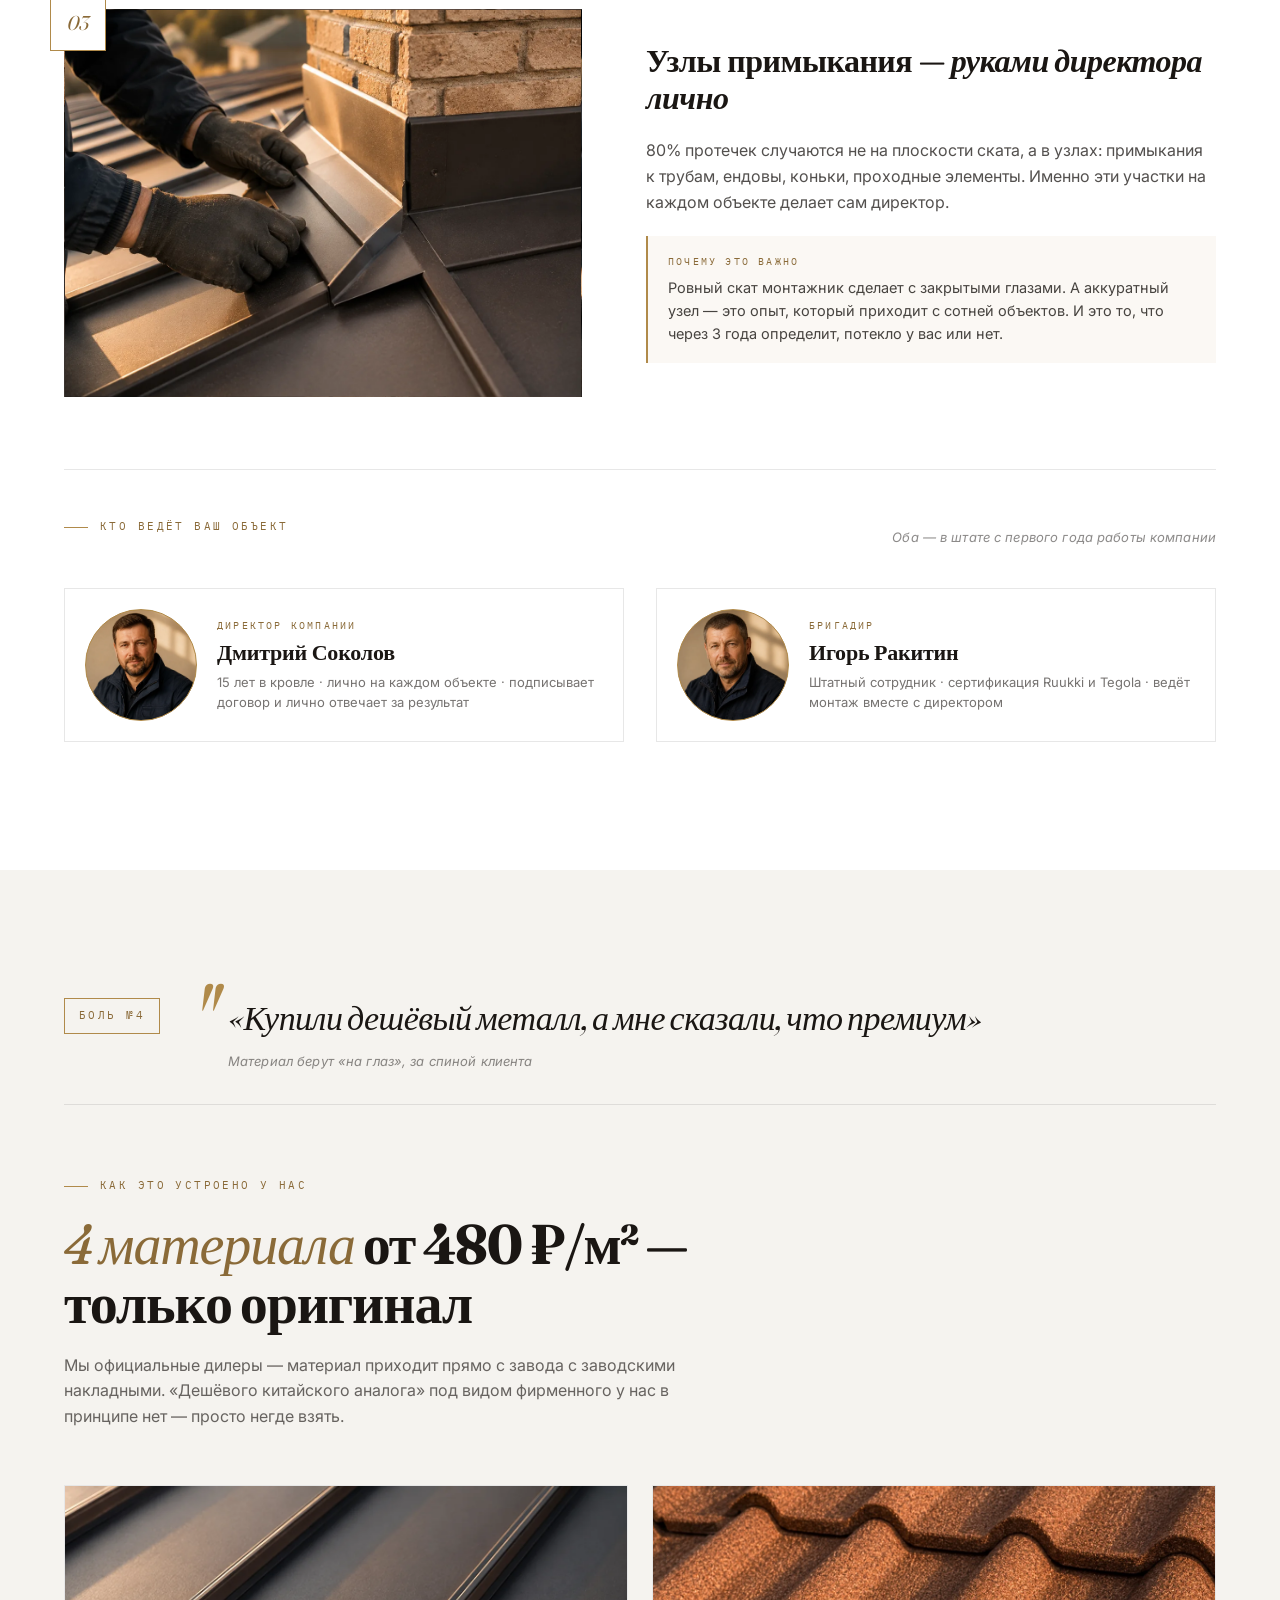
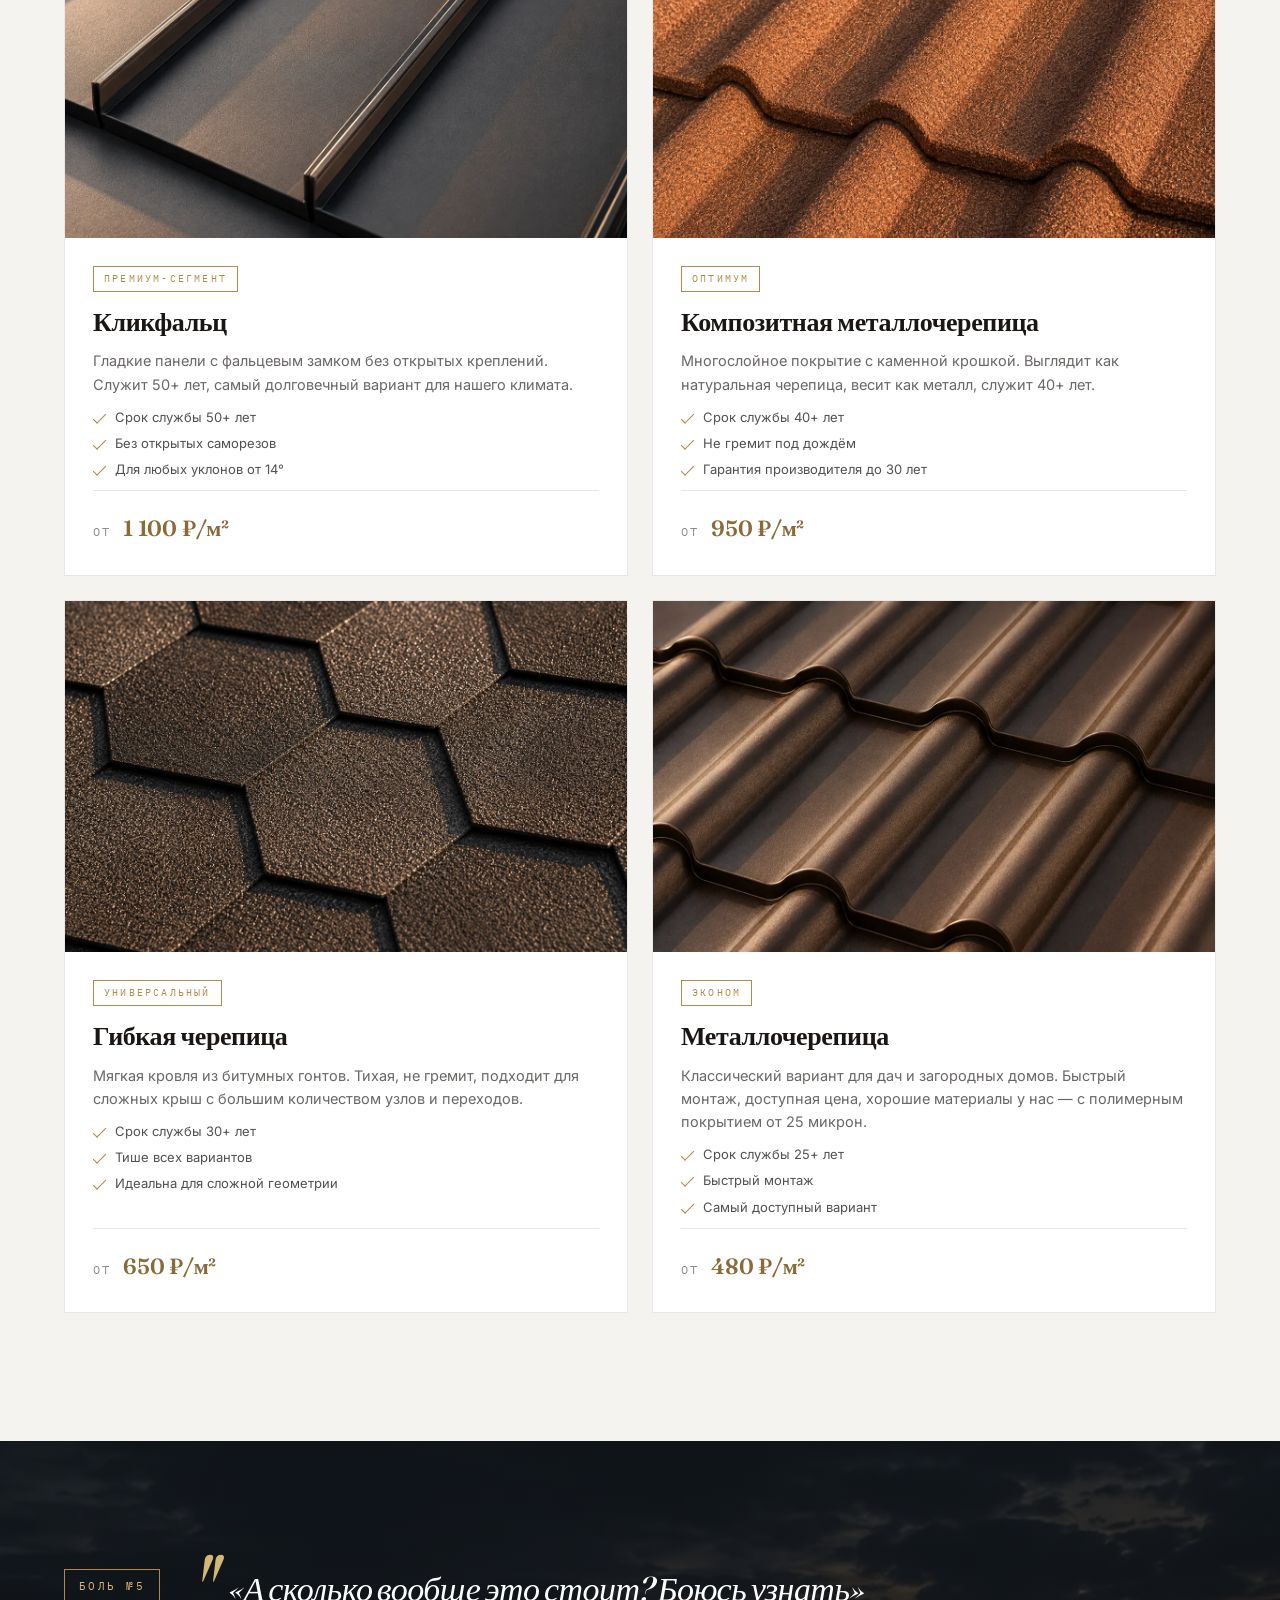
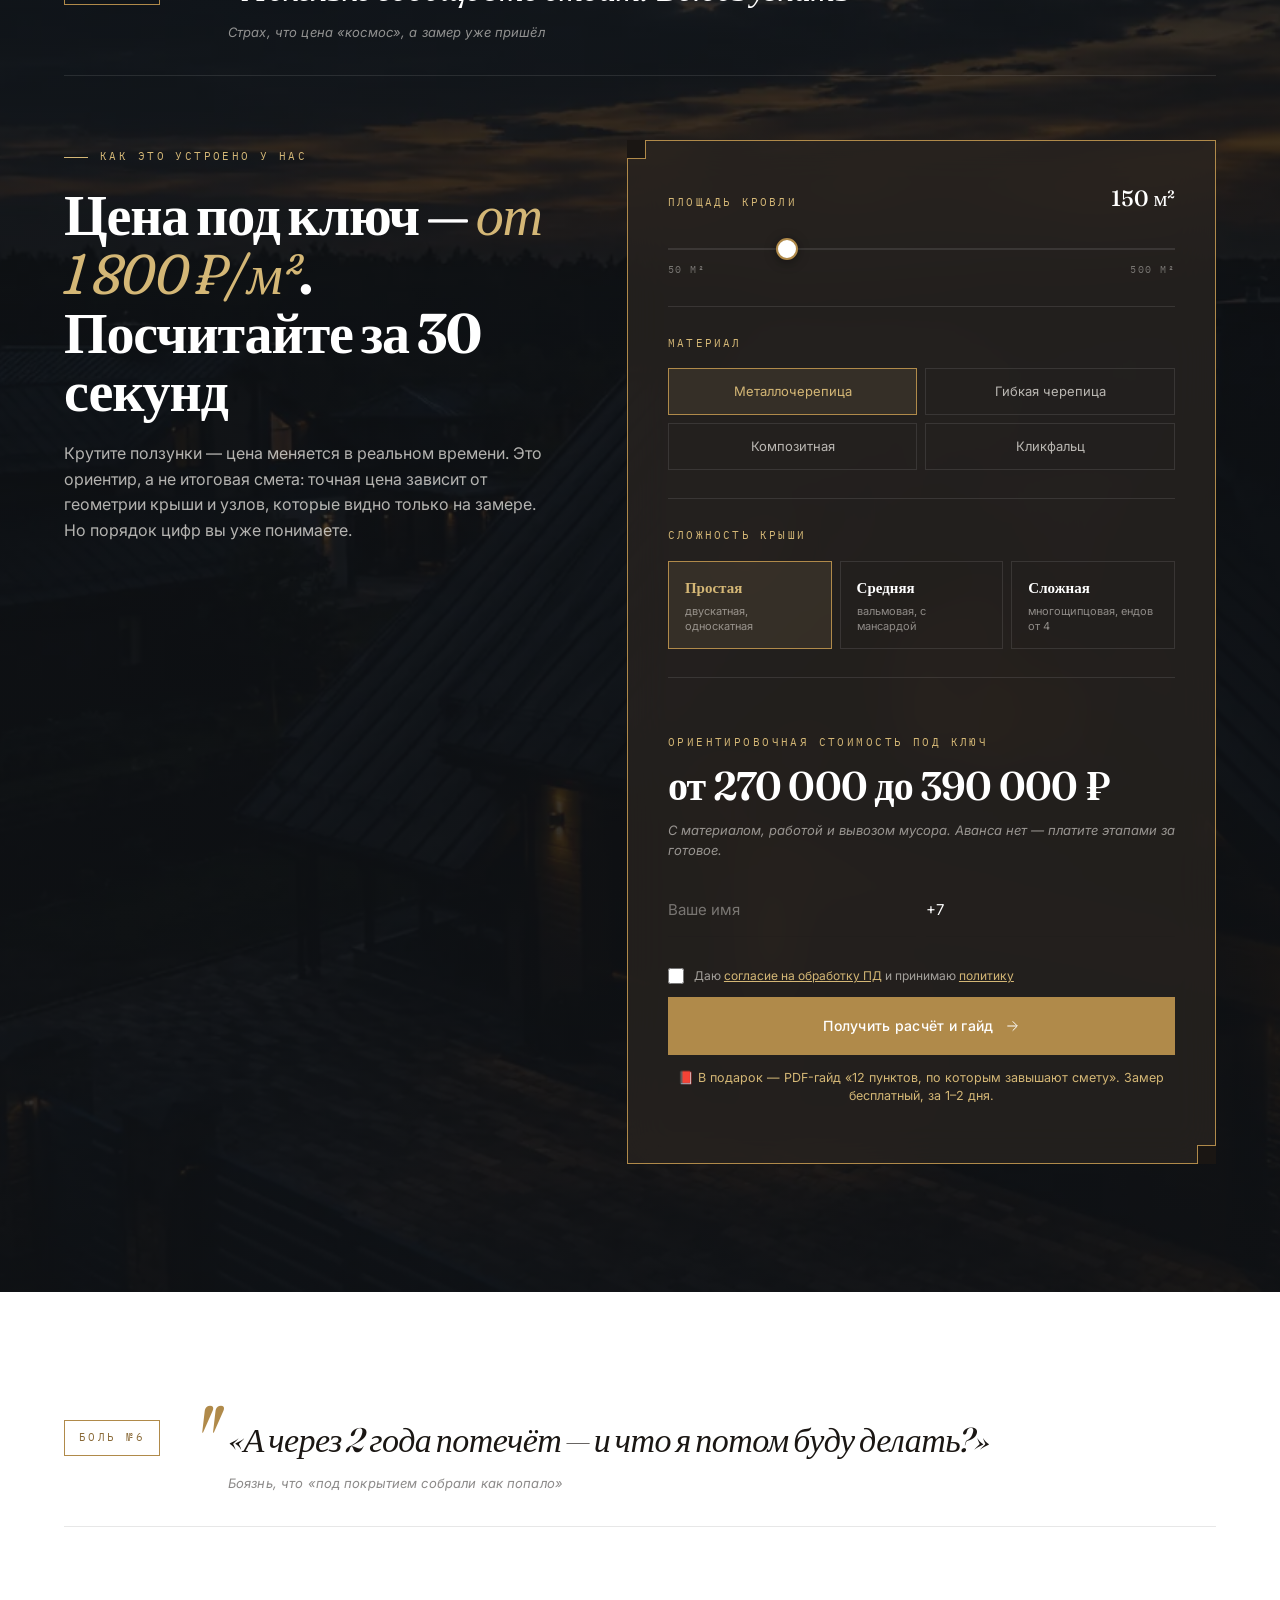
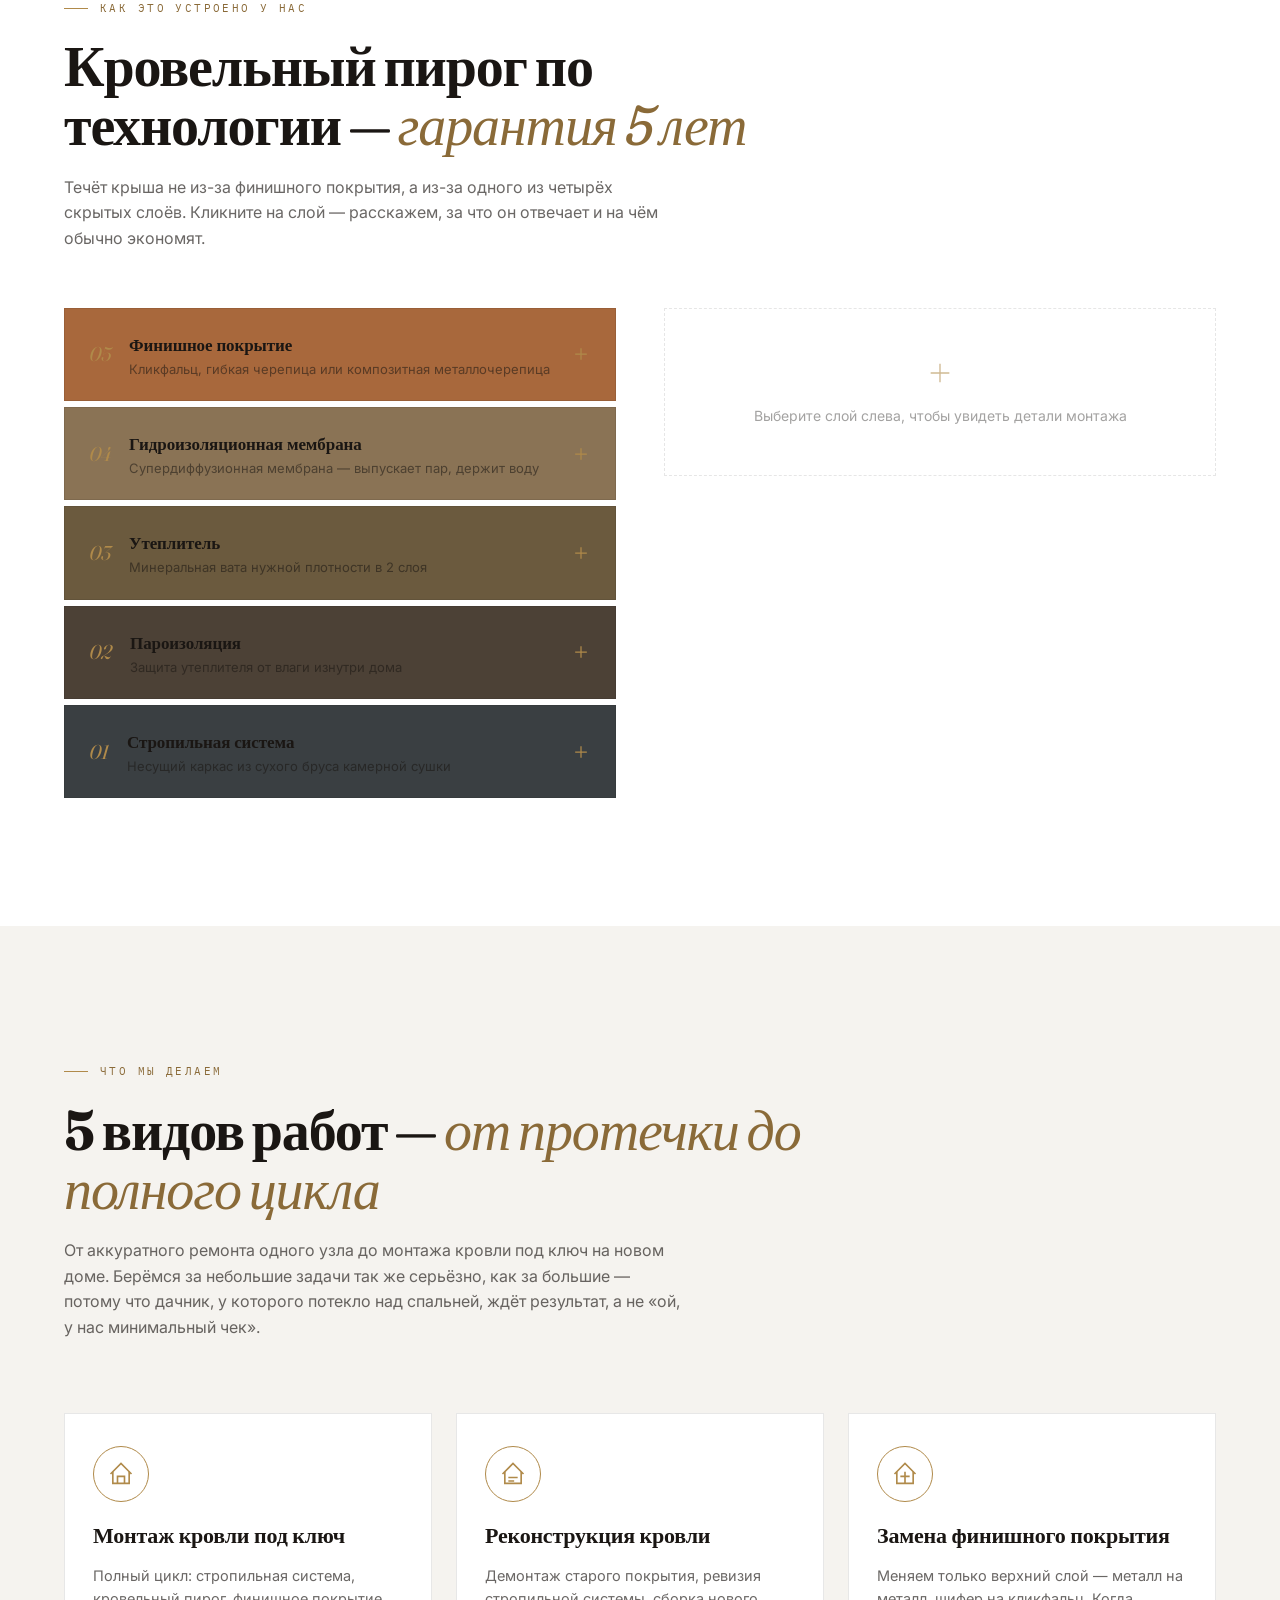
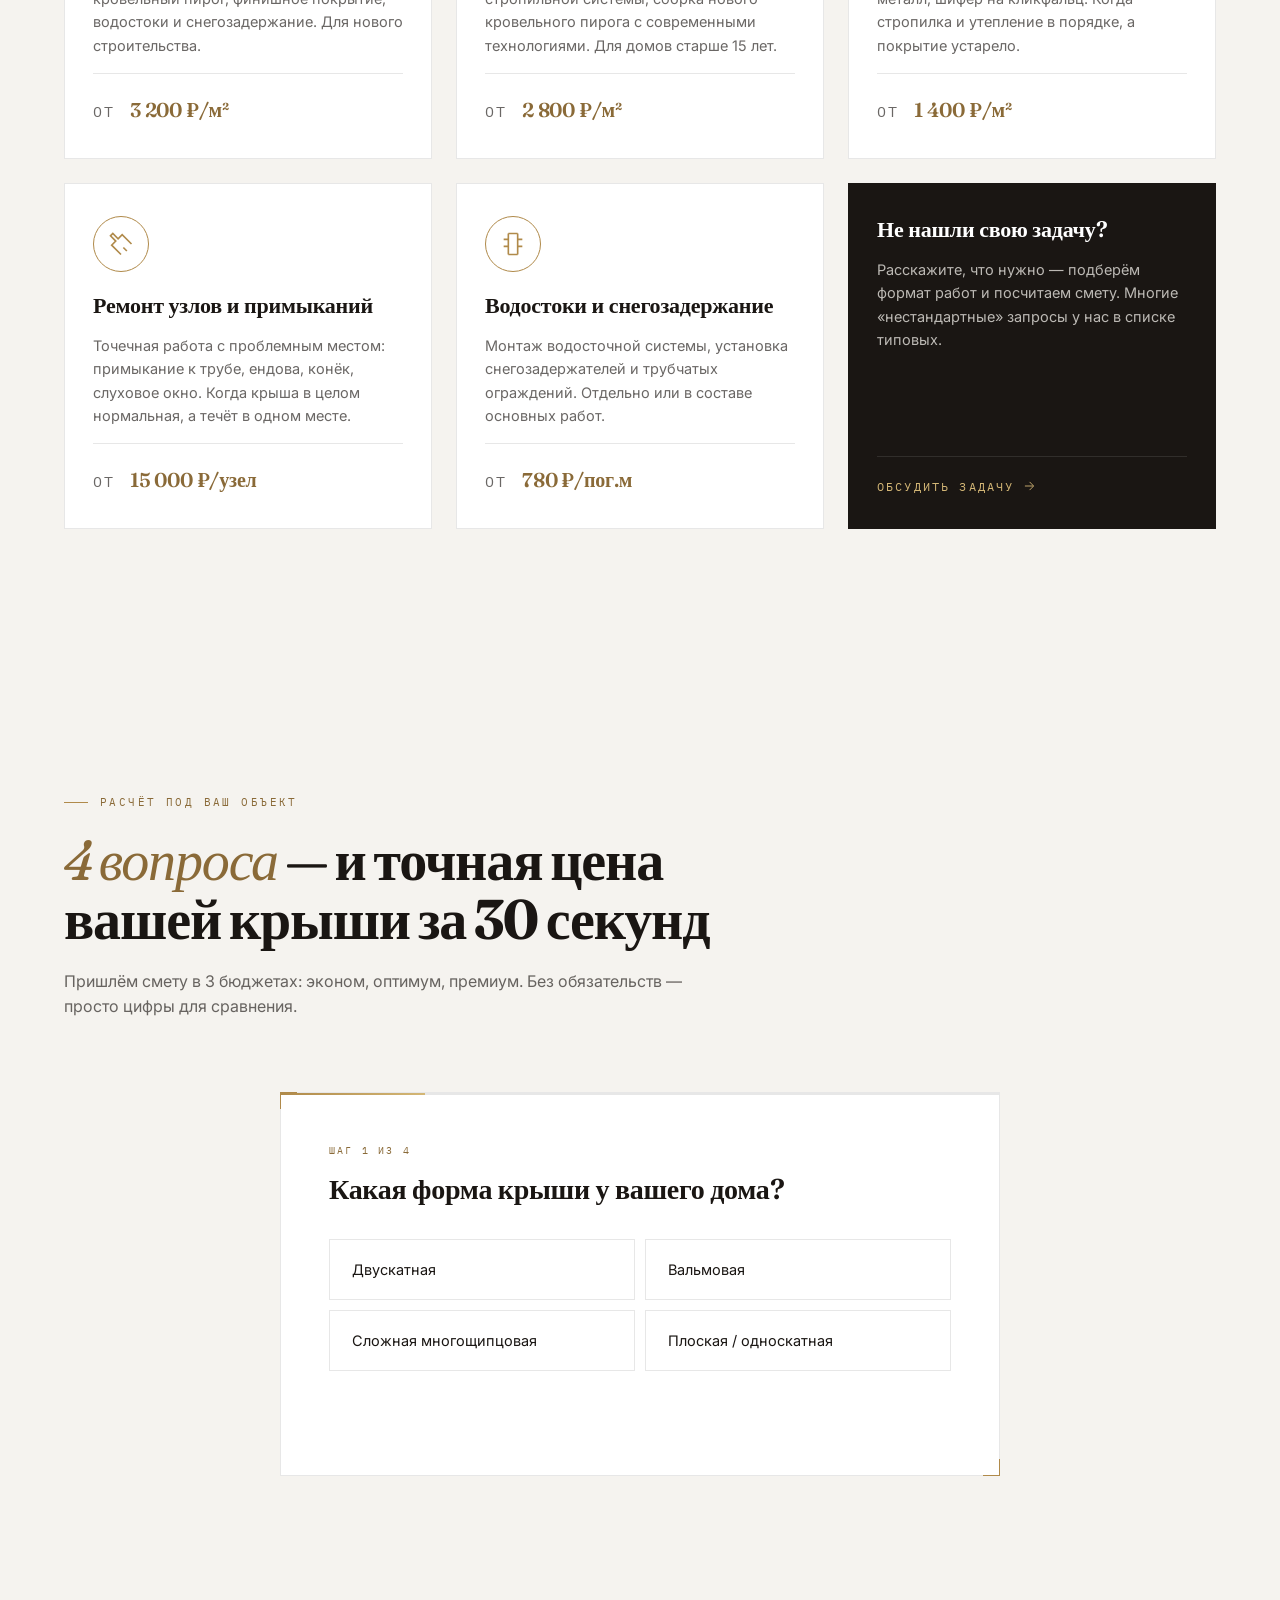
==== commit 5cbb07bb: "Add files via upload" ====
--- a/index.html
+++ b/index.html
@@ -169,7 +169,7 @@
             <input class="field" placeholder="Как вас зовут?" aria-label="Имя" data-field="name">
             <input class="field" placeholder="+7 (___) ___-__-__" inputmode="tel" aria-label="Телефон" data-field="phone" value="+7">
           </div>
-          <label class="consent"><input type="checkbox" data-consent><span>Соглашаюсь на обработку персональных данных в соответствии с <a href="privacy.html" target="_blank" rel="noopener">политикой конфиденциальности</a></span></label>
+          <label class="consent"><input type="checkbox" data-consent><span>Даю <a href="consent.html" target="_blank" rel="noopener">согласие на обработку персональных данных</a> и принимаю <a href="privacy.html" target="_blank" rel="noopener">политику конфиденциальности</a></span></label>
           <button type="submit" class="btn btn-primary btn-block" data-submit>
             Согласовать выезд
             <svg width="16" height="16" viewBox="0 0 24 24" fill="none" stroke="currentColor" stroke-width="1.5"><path d="M5 12h14M13 5l7 7-7 7"/></svg>
@@ -415,7 +415,7 @@
                 <input class="field field--light" placeholder="Ваше имя" aria-label="Имя" data-field="name">
                 <input class="field field--light" placeholder="+7 (___) ___-__-__" inputmode="tel" value="+7" aria-label="Телефон" data-field="phone">
               </div>
-              <label class="consent consent--light"><input type="checkbox" data-consent><span>Соглашаюсь на обработку ПД по <a href="privacy.html" target="_blank" rel="noopener">политике конфиденциальности</a></span></label>
+              <label class="consent consent--light"><input type="checkbox" data-consent><span>Даю <a href="consent.html" target="_blank" rel="noopener">согласие на обработку ПД</a> и принимаю <a href="privacy.html" target="_blank" rel="noopener">политику</a></span></label>
               <button type="submit" class="btn btn-gold btn-block" data-submit>
                 Получить расчёт и гайд
                 <svg width="16" height="16" viewBox="0 0 24 24" fill="none" stroke="currentColor" stroke-width="1.5"><path d="M5 12h14M13 5l7 7-7 7"/></svg>
@@ -671,7 +671,7 @@
               <input class="field" placeholder="Ваше имя" aria-label="Имя" data-field="name">
               <input class="field" placeholder="+7 (___) ___-__-__" inputmode="tel" value="+7" aria-label="Телефон" data-field="phone">
             </div>
-            <label class="consent"><input type="checkbox" data-consent><span>Соглашаюсь на обработку персональных данных по <a href="privacy.html" target="_blank" rel="noopener">политике конфиденциальности</a></span></label>
+            <label class="consent"><input type="checkbox" data-consent><span>Даю <a href="consent.html" target="_blank" rel="noopener">согласие на обработку ПД</a> и принимаю <a href="privacy.html" target="_blank" rel="noopener">политику</a></span></label>
             <button type="submit" class="btn btn-gold btn-block" data-submit>
               Получить расчёт и гайд
               <svg width="16" height="16" viewBox="0 0 24 24" fill="none" stroke="currentColor" stroke-width="1.5"><path d="M5 12h14M13 5l7 7-7 7"/></svg>
@@ -893,7 +893,7 @@
               <svg width="16" height="16" viewBox="0 0 24 24" fill="none" stroke="currentColor" stroke-width="1.5"><path d="M21 11.5a8.38 8.38 0 0 1-.9 3.8 8.5 8.5 0 0 1-7.6 4.7 8.38 8.38 0 0 1-3.8-.9L3 21l1.9-5.7a8.38 8.38 0 0 1-.9-3.8 8.5 8.5 0 0 1 4.7-7.6 8.38 8.38 0 0 1 3.8-.9h.5a8.48 8.48 0 0 1 8 8v.5Z"/></svg>
               WhatsApp
             </a>
-            <a href="https://t.me/krovlya_expert" target="_blank" rel="noopener noreferrer" class="btn btn-outline btn-outline--dark">
+            <a href="https://t.me/+79954423347" target="_blank" rel="noopener noreferrer" class="btn btn-outline btn-outline--dark">
               <svg width="16" height="16" viewBox="0 0 24 24" fill="none" stroke="currentColor" stroke-width="1.5"><path d="m22 2-7 20-4-9-9-4Z"/><path d="M22 2 11 13"/></svg>
               Telegram
             </a>
@@ -911,7 +911,7 @@
             <input class="field" placeholder="Как вас зовут?" aria-label="Имя" data-field="name">
             <input class="field" placeholder="+7 (___) ___-__-__" inputmode="tel" aria-label="Телефон" data-field="phone" value="+7">
           </div>
-          <label class="consent"><input type="checkbox" data-consent><span>Соглашаюсь на обработку персональных данных в соответствии с <a href="privacy.html" target="_blank" rel="noopener">политикой конфиденциальности</a></span></label>
+          <label class="consent"><input type="checkbox" data-consent><span>Даю <a href="consent.html" target="_blank" rel="noopener">согласие на обработку персональных данных</a> и принимаю <a href="privacy.html" target="_blank" rel="noopener">политику конфиденциальности</a></span></label>
           <button type="submit" class="btn btn-gold btn-block" data-submit>
             Жду звонка
             <svg width="16" height="16" viewBox="0 0 24 24" fill="none" stroke="currentColor" stroke-width="1.5"><path d="M5 12h14M13 5l7 7-7 7"/></svg>
@@ -944,7 +944,7 @@
               <path d="M17.472 14.382c-.297-.149-1.758-.867-2.03-.967-.273-.099-.471-.148-.67.15-.197.297-.767.966-.94 1.164-.173.199-.347.223-.644.075-.297-.15-1.255-.463-2.39-1.475-.883-.788-1.48-1.761-1.653-2.059-.173-.297-.018-.458.13-.606.134-.133.298-.347.446-.52.149-.174.198-.298.298-.497.099-.198.05-.371-.025-.52-.075-.149-.669-1.612-.916-2.207-.242-.579-.487-.5-.669-.51-.173-.008-.371-.01-.57-.01-.198 0-.52.074-.792.372-.272.297-1.04 1.016-1.04 2.479 0 1.462 1.065 2.875 1.213 3.074.149.198 2.096 3.2 5.077 4.487.709.306 1.262.489 1.694.626.712.226 1.36.194 1.872.118.571-.085 1.758-.719 2.006-1.413.248-.694.248-1.289.173-1.413-.074-.124-.272-.198-.57-.347m-5.421 7.403h-.004a9.87 9.87 0 0 1-5.031-1.378l-.361-.214-3.741.982.998-3.648-.235-.374a9.86 9.86 0 0 1-1.51-5.26c.001-5.45 4.436-9.884 9.888-9.884 2.64 0 5.122 1.03 6.988 2.898a9.825 9.825 0 0 1 2.893 6.994c-.003 5.45-4.437 9.884-9.885 9.884m8.413-18.297A11.815 11.815 0 0 0 12.05 0C5.495 0 .16 5.335.157 11.892c0 2.096.547 4.142 1.588 5.945L.057 24l6.305-1.654a11.882 11.882 0 0 0 5.683 1.448h.005c6.554 0 11.89-5.335 11.893-11.893A11.821 11.821 0 0 0 20.885 3.488"/>
             </svg>
           </a>
-          <a href="https://t.me/krovlya_expert" target="_blank" rel="noopener noreferrer" class="footer-social" aria-label="Telegram">
+          <a href="https://t.me/+79954423347" target="_blank" rel="noopener noreferrer" class="footer-social" aria-label="Telegram">
             <svg width="18" height="18" viewBox="0 0 24 24" fill="currentColor" aria-hidden="true">
               <path d="M11.944 0A12 12 0 0 0 0 12a12 12 0 0 0 12 12 12 12 0 0 0 12-12A12 12 0 0 0 12 0a12 12 0 0 0-.056 0zm4.962 7.224c.1-.002.321.023.465.14a.506.506 0 0 1 .171.325c.016.093.036.306.02.472-.18 1.898-.962 6.502-1.36 8.627-.168.9-.499 1.201-.82 1.23-.696.065-1.225-.46-1.9-.902-1.056-.693-1.653-1.124-2.678-1.8-1.185-.78-.417-1.21.258-1.91.177-.184 3.247-2.977 3.307-3.23.007-.032.014-.15-.056-.212s-.174-.041-.249-.024c-.106.024-1.793 1.14-5.061 3.345-.48.33-.913.49-1.302.48-.428-.008-1.252-.241-1.865-.44-.752-.245-1.349-.374-1.297-.789.027-.216.325-.437.893-.663 3.498-1.524 5.83-2.529 6.998-3.014 3.332-1.386 4.025-1.627 4.476-1.635z"/>
             </svg>
@@ -987,9 +987,9 @@
             </a>
           </li>
           <li>
-            <a href="mailto:info@krovlya-expert.ru" class="footer-contact-item">
+            <a href="mailto:7459715@mail.ru" class="footer-contact-item">
               <svg width="14" height="14" viewBox="0 0 24 24" fill="none" stroke="currentColor" stroke-width="1.5" aria-hidden="true"><path d="M4 4h16c1.1 0 2 .9 2 2v12c0 1.1-.9 2-2 2H4c-1.1 0-2-.9-2-2V6c0-1.1.9-2 2-2z"/><polyline points="22,6 12,13 2,6"/></svg>
-              <span>info@krovlya-expert.ru</span>
+              <span>7459715@mail.ru</span>
             </a>
           </li>
           <li>
@@ -1005,9 +1005,10 @@
     <div class="footer-bottom">
       <div class="footer-bottom-inner">
         <p class="footer-legal">
-          ООО «Кровля.Эксперт» · © <span data-year></span> Все права защищены
+          Кровля.Эксперт · Михай В. В. · © <span data-year></span> Все права защищены
         </p>
         <a href="privacy.html" class="footer-legal-link link-underline">Политика конфиденциальности</a>
+        <a href="consent.html" class="footer-legal-link link-underline">Согласие на обработку ПД</a>
       </div>
     </div>
   </div>
@@ -1023,7 +1024,7 @@
 
 <script>document.querySelector('[data-year]').textContent = new Date().getFullYear();</script>
 <script type="application/ld+json">
-{"@context":"https://schema.org","@type":"RoofingContractor","@id":"https://YOUR-DOMAIN.github.io/#business","name":"Кровля.Эксперт","description":"Монтаж и замена кровли частных домов без предоплаты. Материал за свой счёт, оплата за готовую работу. Гарантия 5 лет.","url":"https://YOUR-DOMAIN.github.io/","image":"https://YOUR-DOMAIN.github.io/images/og-image.webp","telephone":"+79954423347","priceRange":"₽₽","foundingDate":"2010","areaServed":[{"@type":"AdministrativeArea","name":"Москва"},{"@type":"AdministrativeArea","name":"Московская область"},{"@type":"AdministrativeArea","name":"Тульская область"}],"address":{"@type":"PostalAddress","addressRegion":"Московская область","addressCountry":"RU"},"openingHoursSpecification":[{"@type":"OpeningHoursSpecification","dayOfWeek":["Monday","Tuesday","Wednesday","Thursday","Friday","Saturday","Sunday"],"opens":"09:00","closes":"21:00"}],"sameAs":["https://wa.me/79954423347"]}
+{"@context":"https://schema.org","@type":"RoofingContractor","@id":"https://YOUR-DOMAIN.github.io/#business","name":"Кровля.Эксперт","description":"Монтаж и замена кровли частных домов без предоплаты. Материал за свой счёт, оплата за готовую работу. Гарантия 5 лет.","url":"https://YOUR-DOMAIN.github.io/","image":"https://YOUR-DOMAIN.github.io/images/og-image.webp","telephone":"+79954423347","priceRange":"₽₽","foundingDate":"2010","areaServed":[{"@type":"AdministrativeArea","name":"Москва"},{"@type":"AdministrativeArea","name":"Московская область"},{"@type":"AdministrativeArea","name":"Тульская область"}],"address":{"@type":"PostalAddress","addressRegion":"Московская область","addressCountry":"RU"},"openingHoursSpecification":[{"@type":"OpeningHoursSpecification","dayOfWeek":["Monday","Tuesday","Wednesday","Thursday","Friday","Saturday","Sunday"],"opens":"09:00","closes":"21:00"}],"sameAs":["https://wa.me/79954423347","https://t.me/+79954423347"],"email":"7459715@mail.ru"}
 </script>
 <script src="script.js"></script>
 </body>
--- a/styles.css
+++ b/styles.css
@@ -2964,3 +2964,25 @@
   flex: 0 0 auto;
 }
 .header-mobile-close:hover { background: rgba(255,255,255,0.14); }
+
+/* --- Фиксы мобильного меню: целый светлый логотип + белый крестик --- */
+.header-mobile-menu .header-mobile-top .header-logo {
+  padding: 0 !important;
+  border-bottom: 0 !important;
+  transform: none !important;
+  font-size: 20px;
+  flex: 0 1 auto;
+  min-width: 0;
+}
+.header-mobile-menu .header-logo,
+.header-mobile-menu .header-logo .header-logo-text { color: var(--cream) !important; }
+.header-mobile-menu .header-logo-text { white-space: nowrap; }
+.header-mobile-menu .header-logo-text em { color: var(--gold) !important; }
+
+.header-mobile-close {
+  color: #fff !important;
+  background: rgba(255,255,255,0.10);
+  border: 1px solid rgba(255,255,255,0.28);
+}
+.header-mobile-close svg { stroke: #fff; }
+.header-mobile-close:hover { background: rgba(255,255,255,0.20); }
